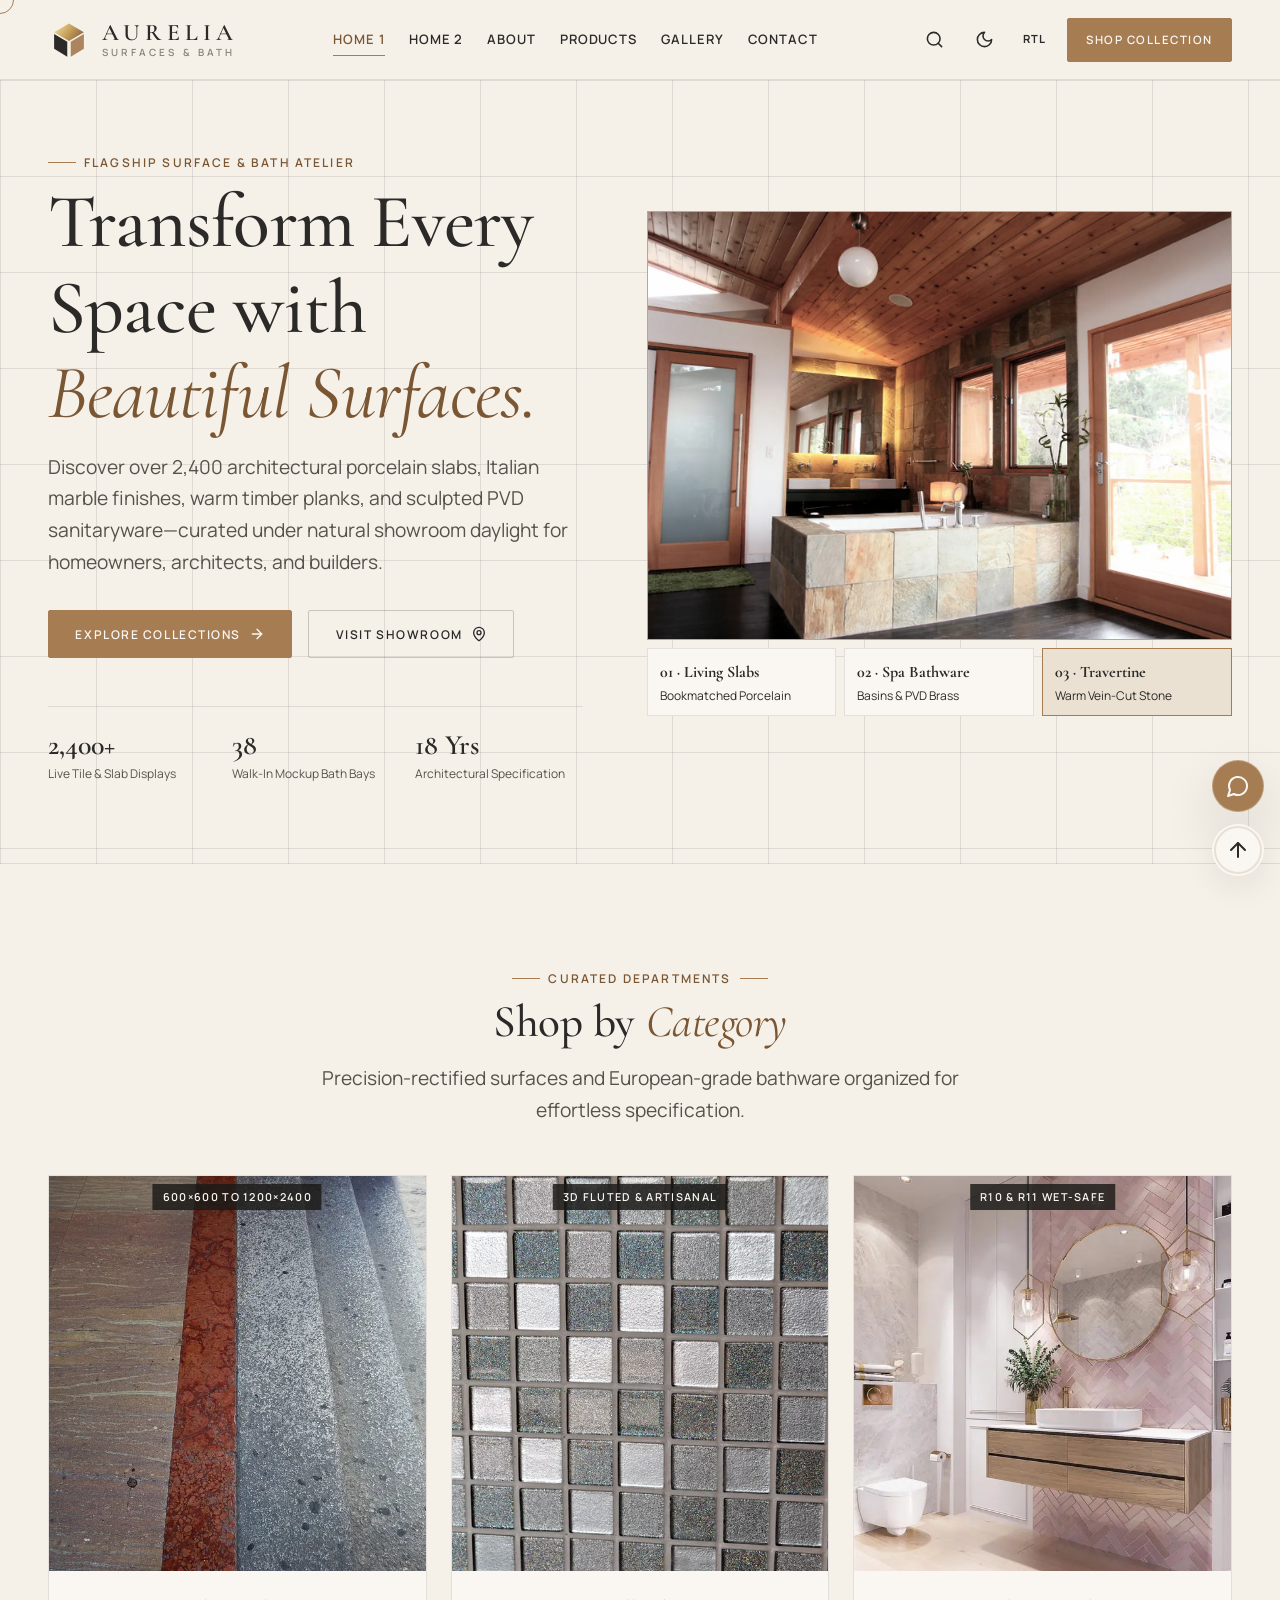
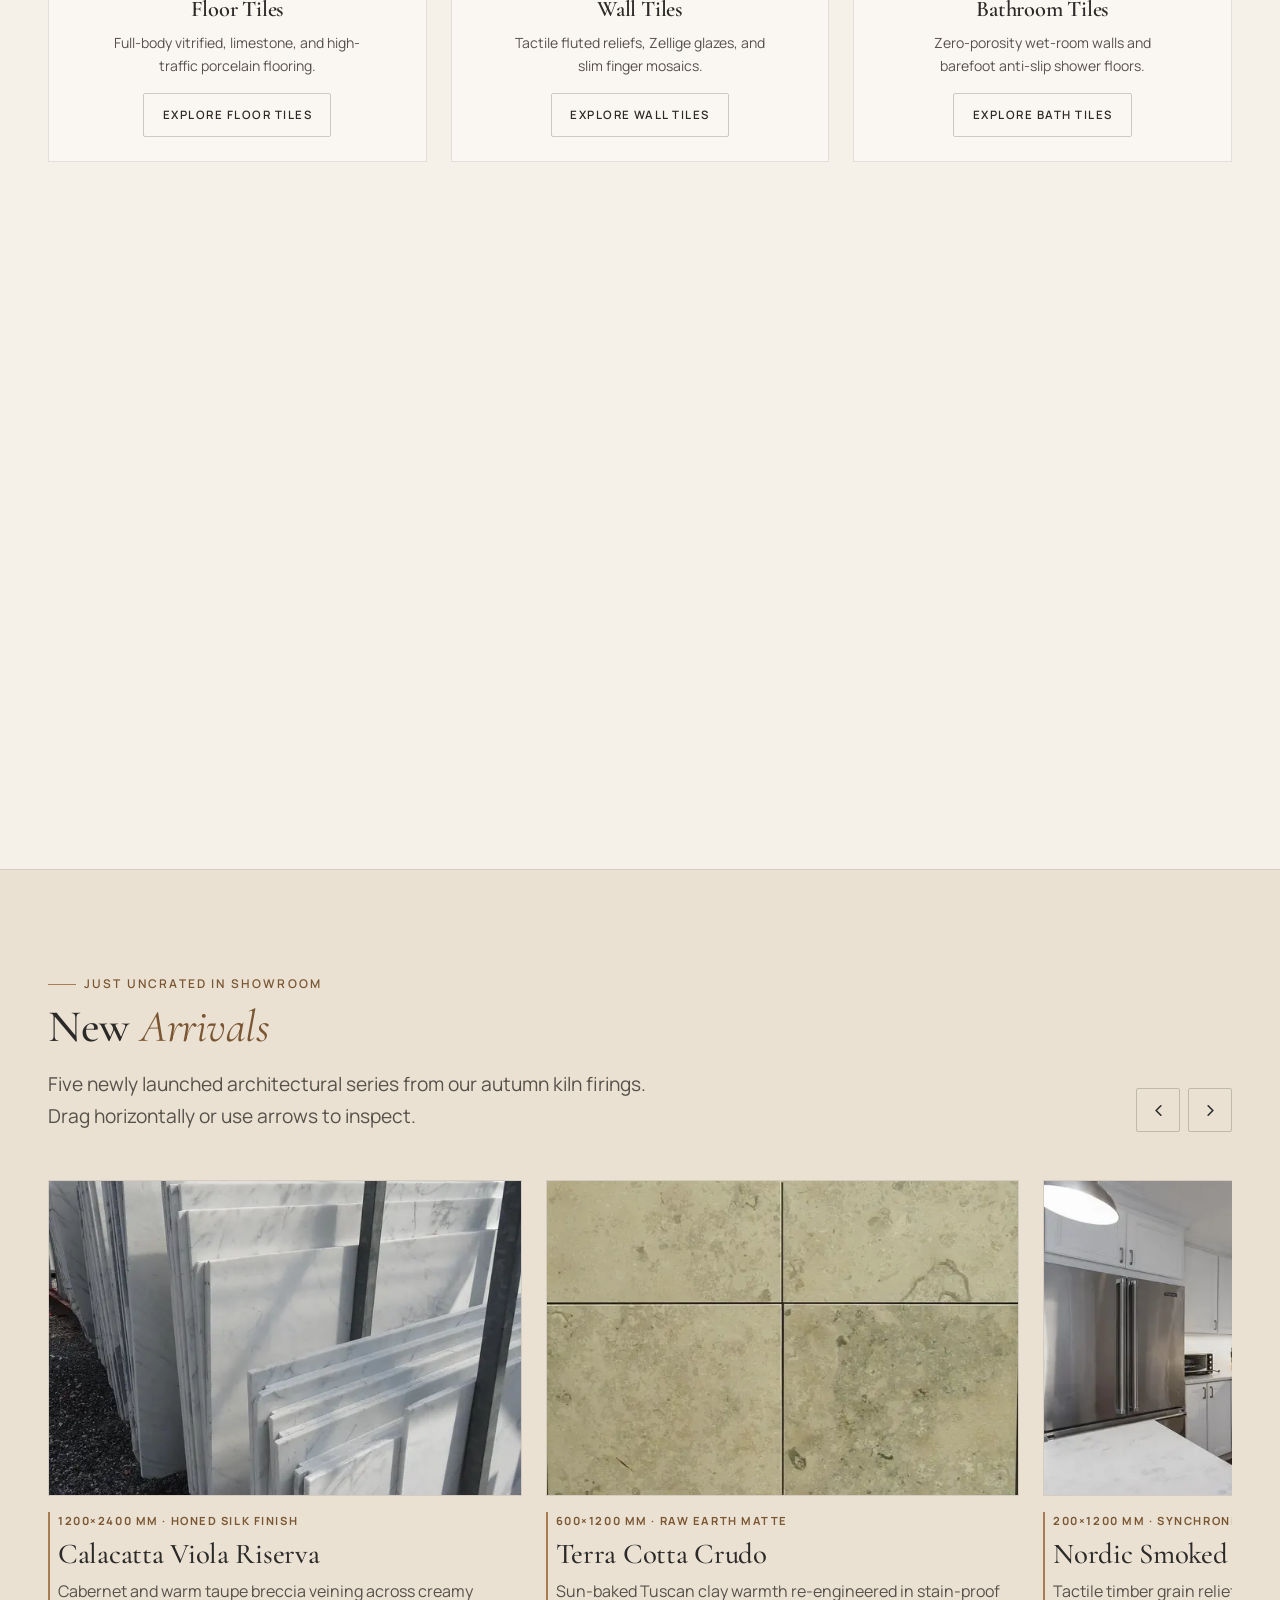
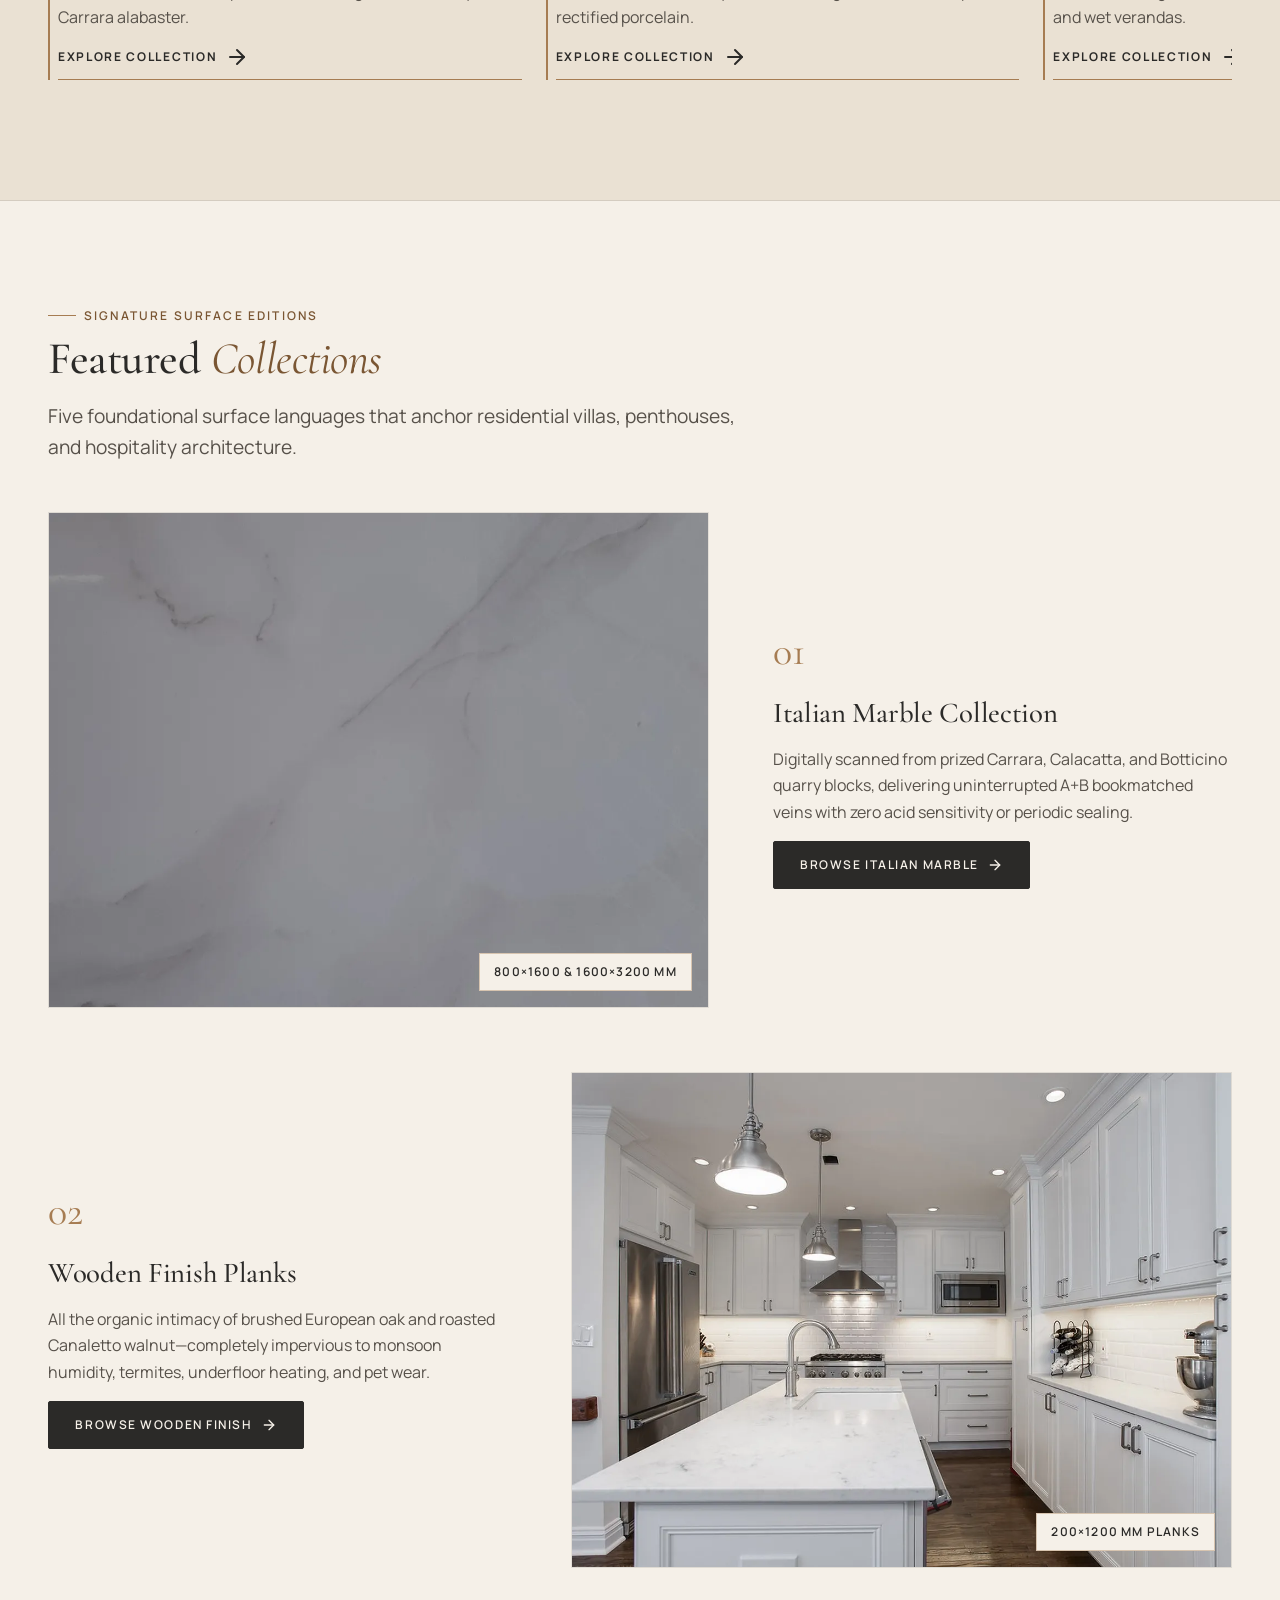
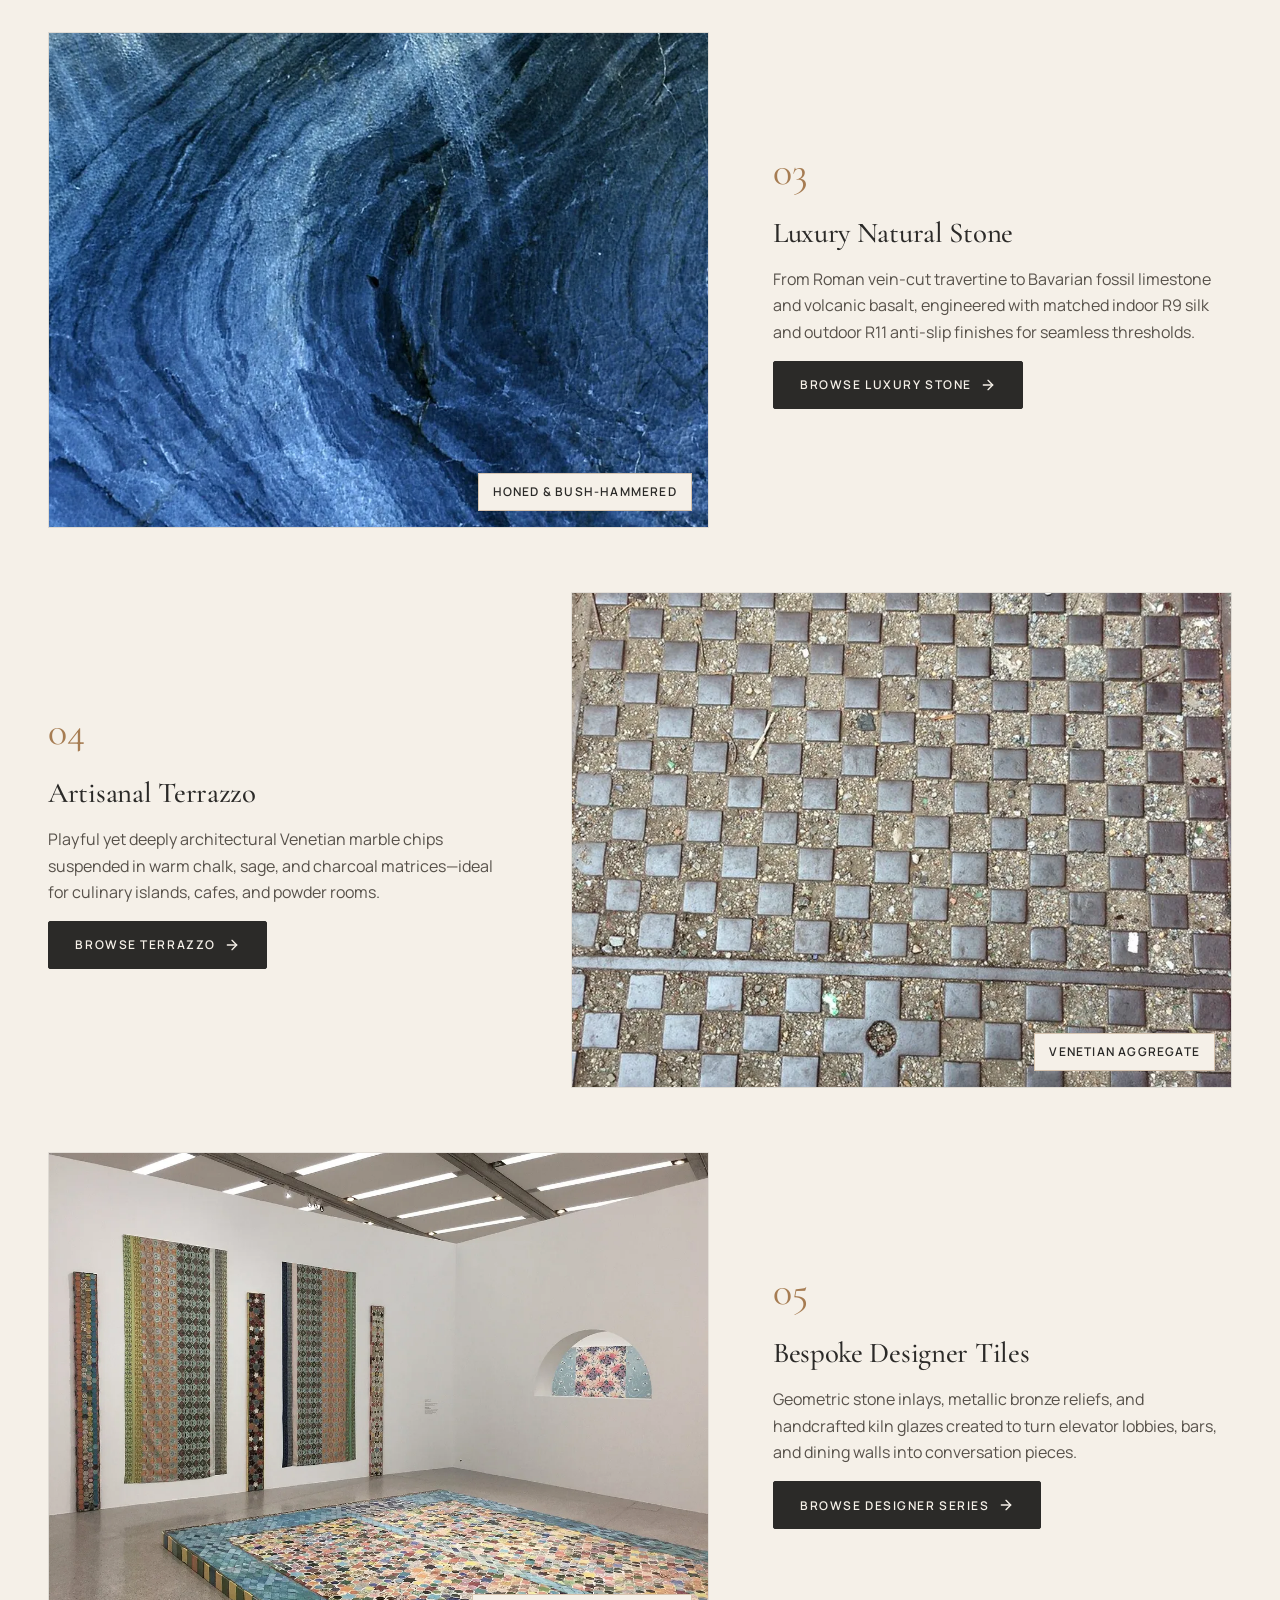
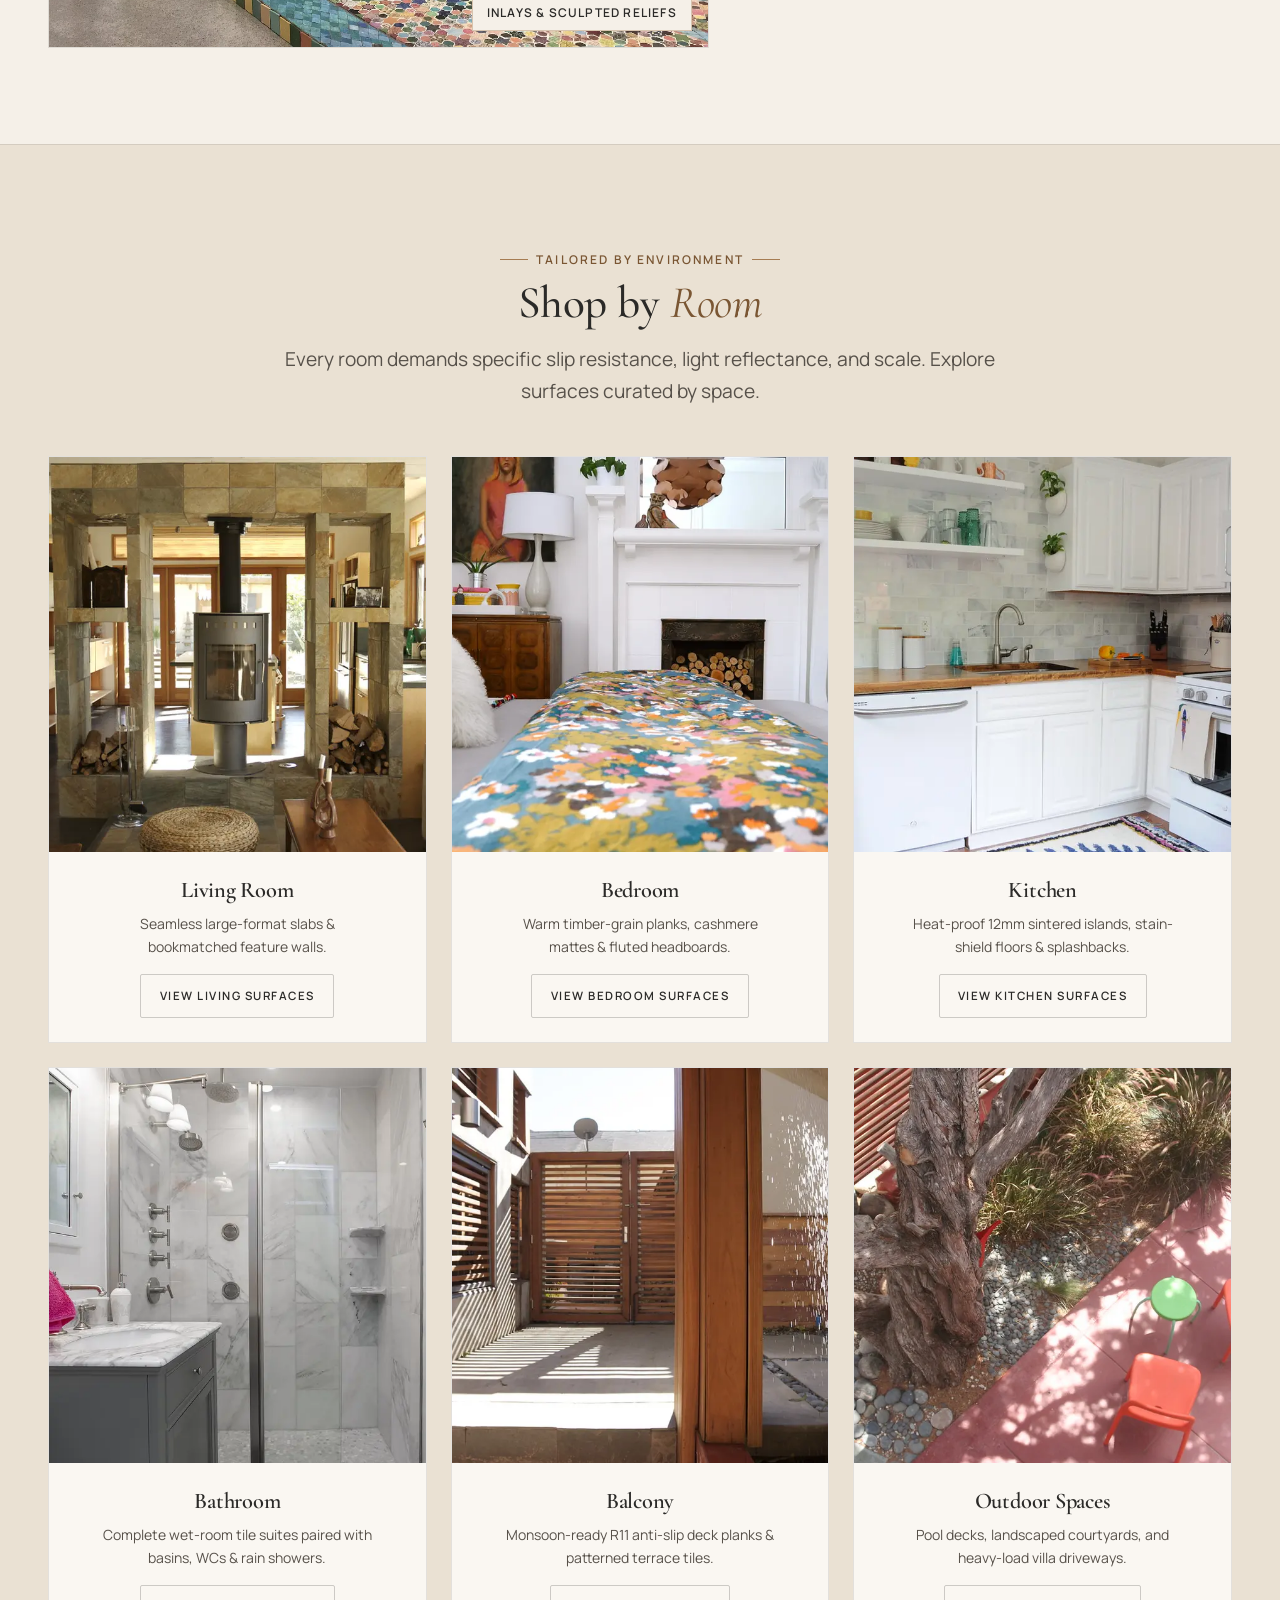
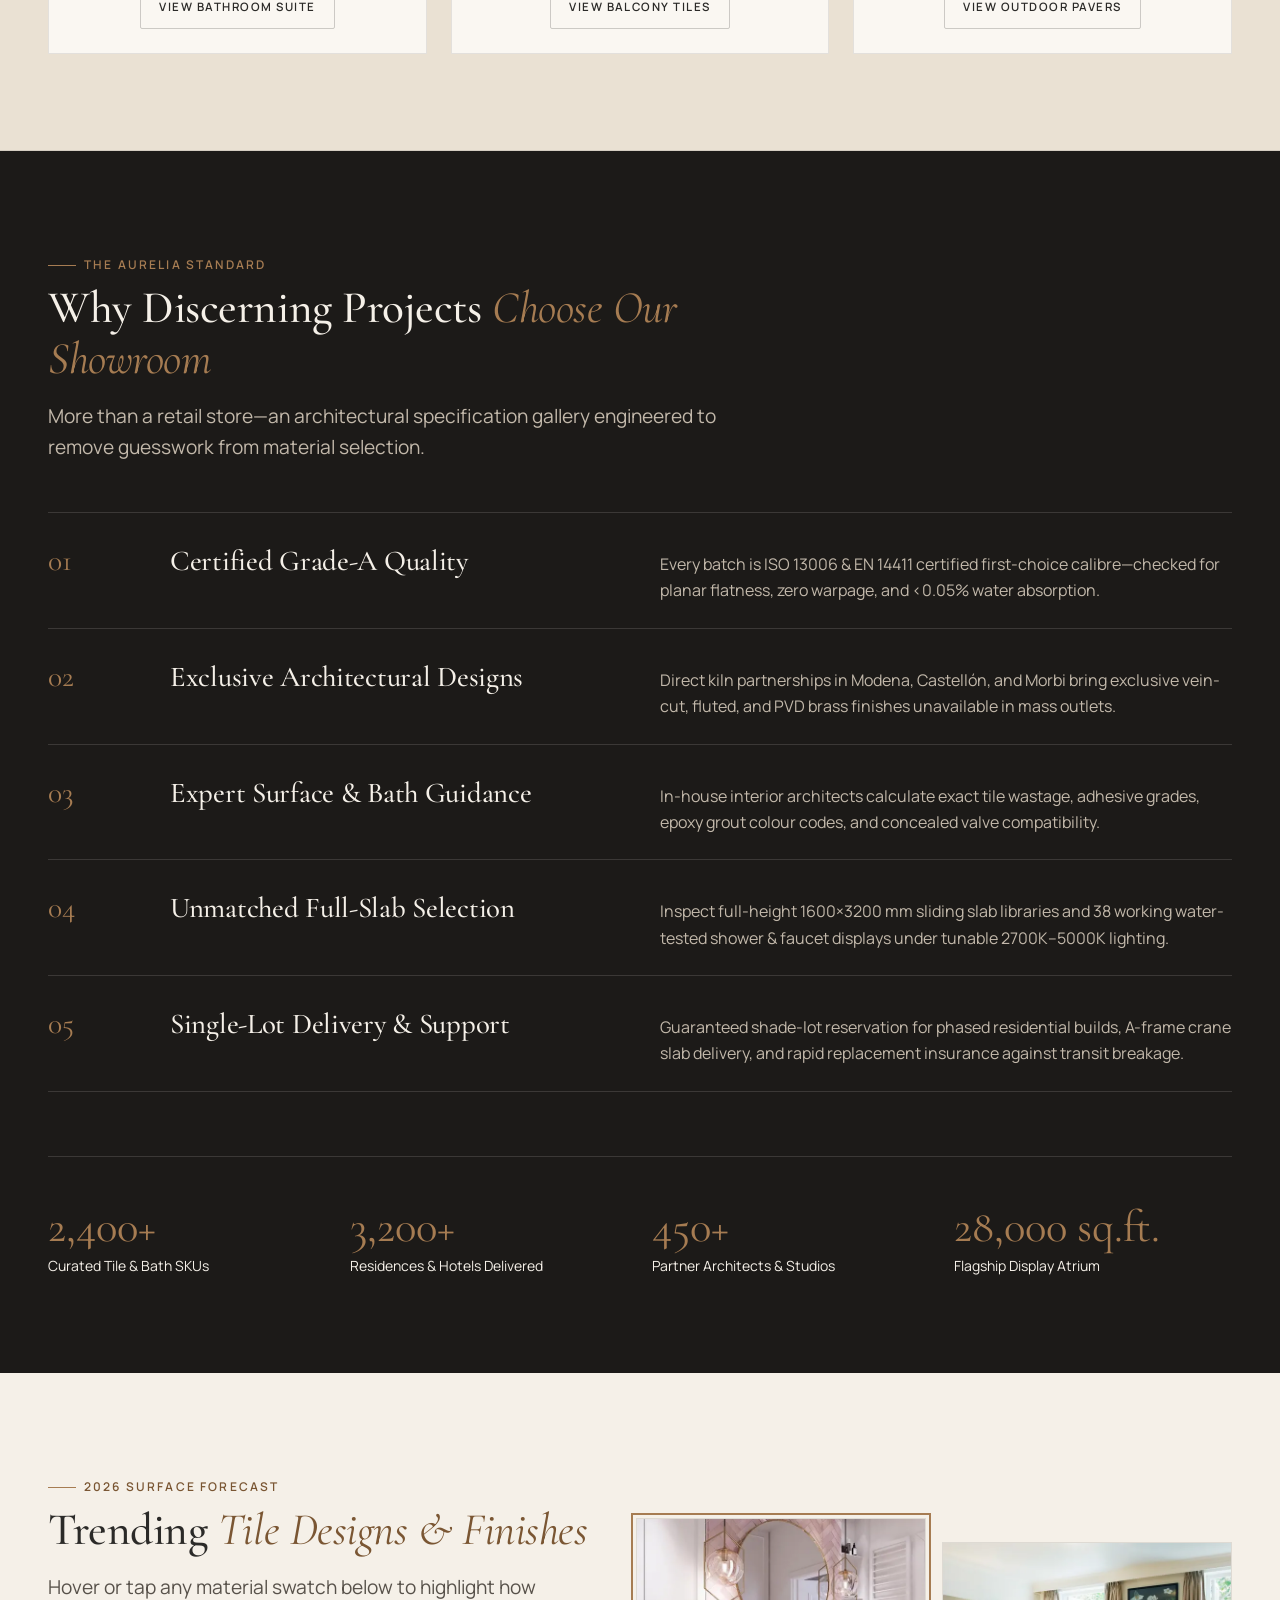
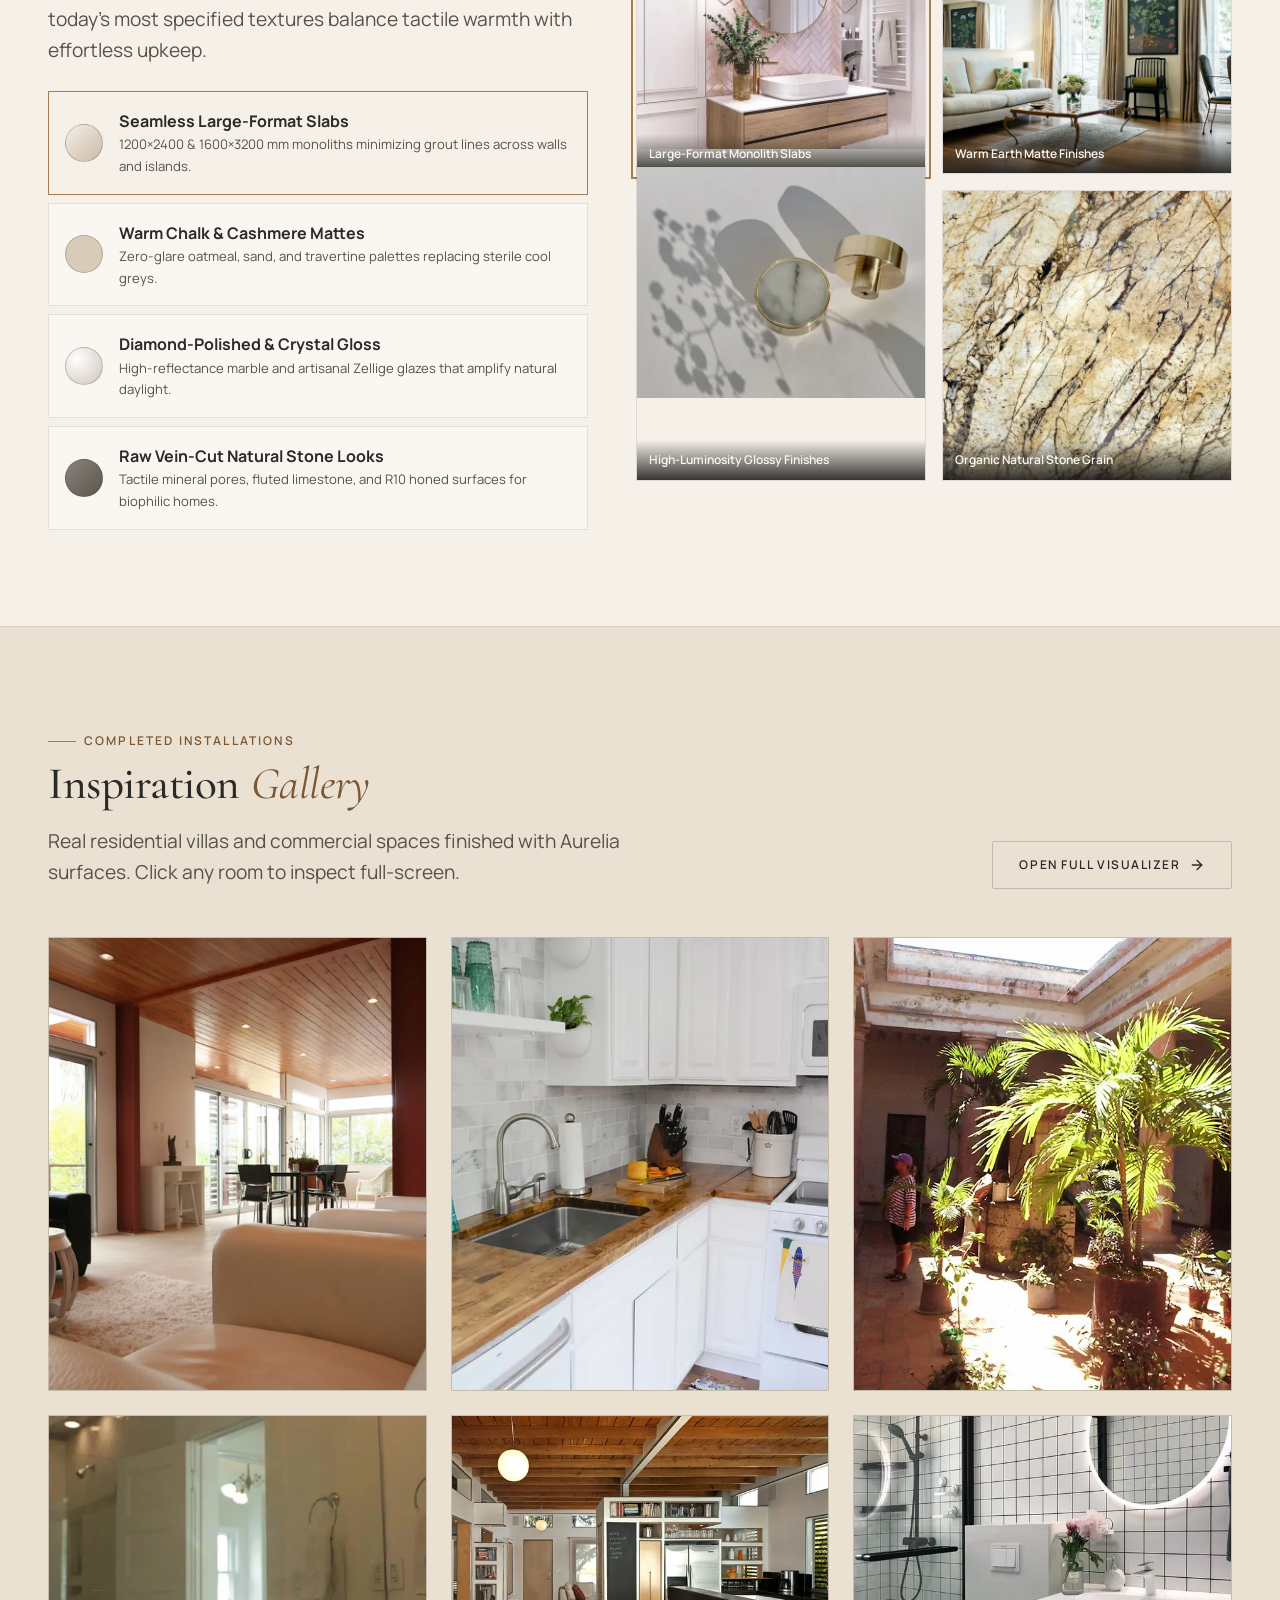
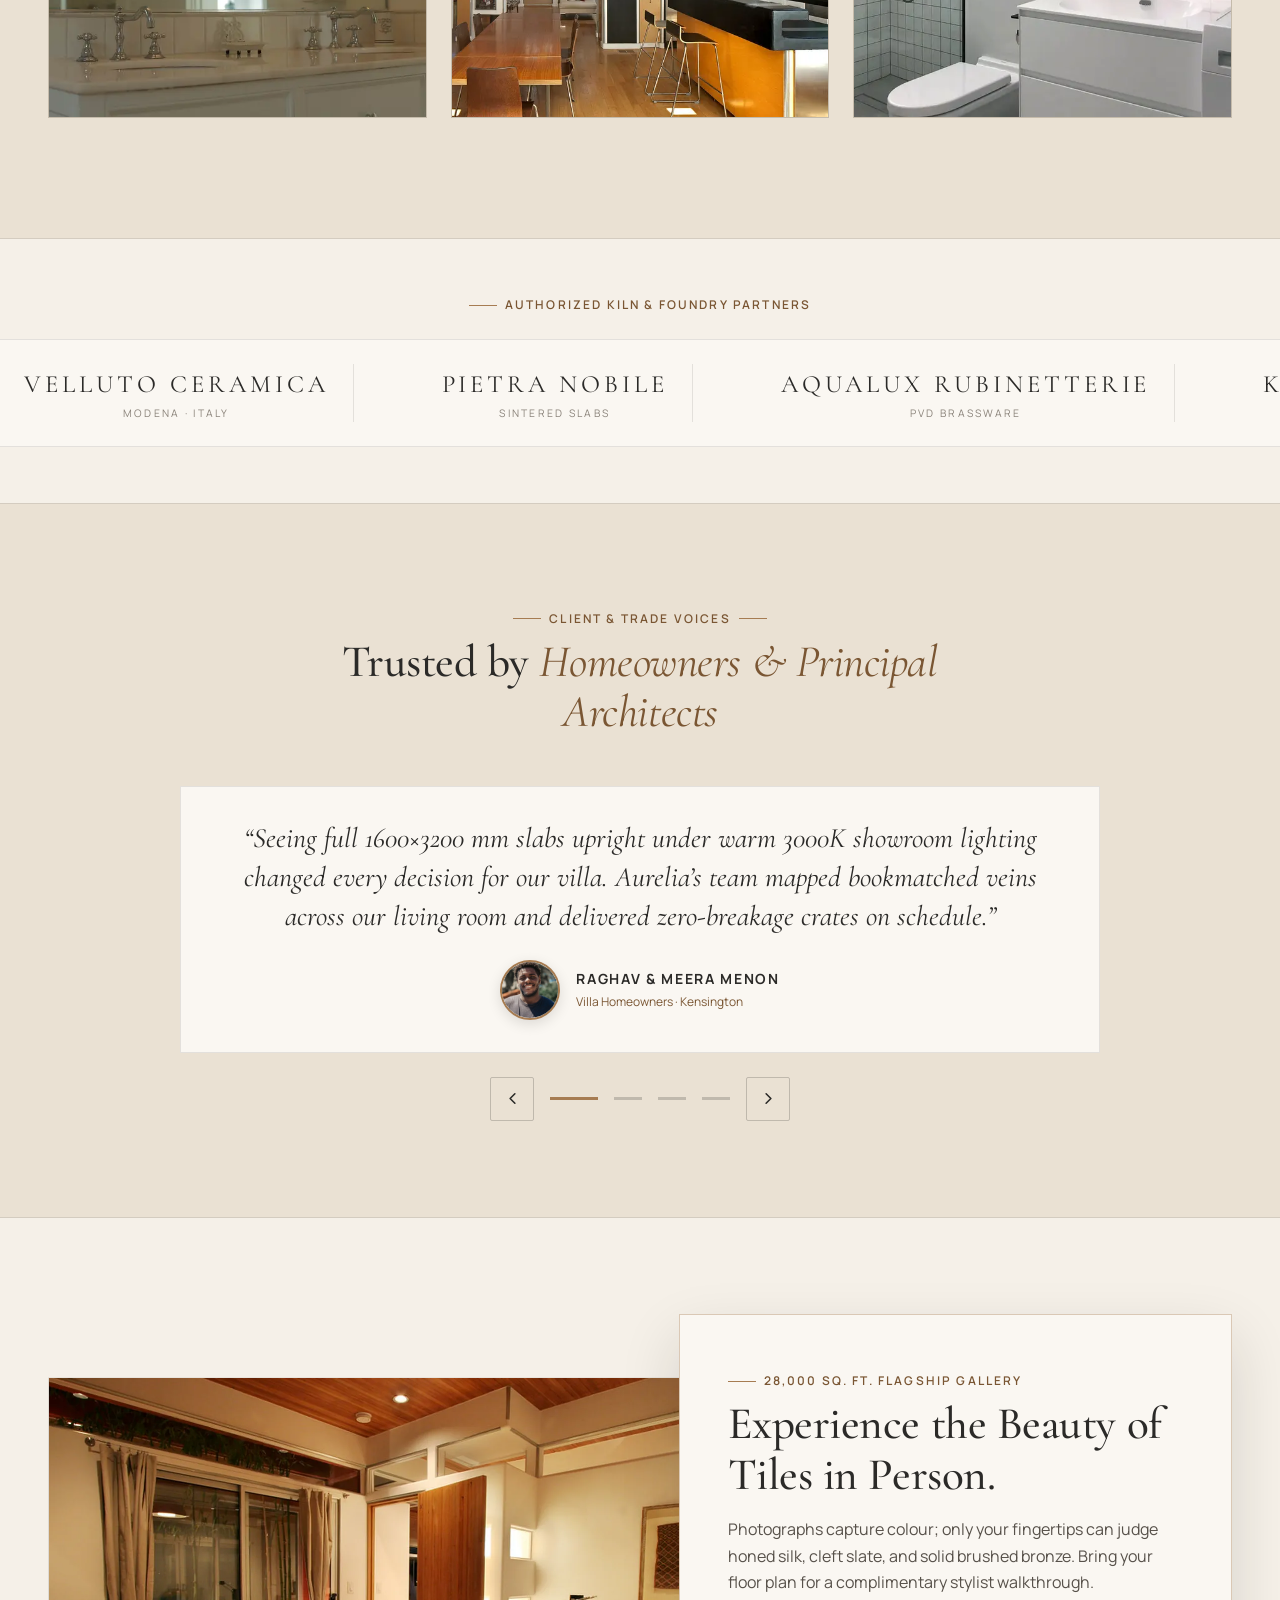
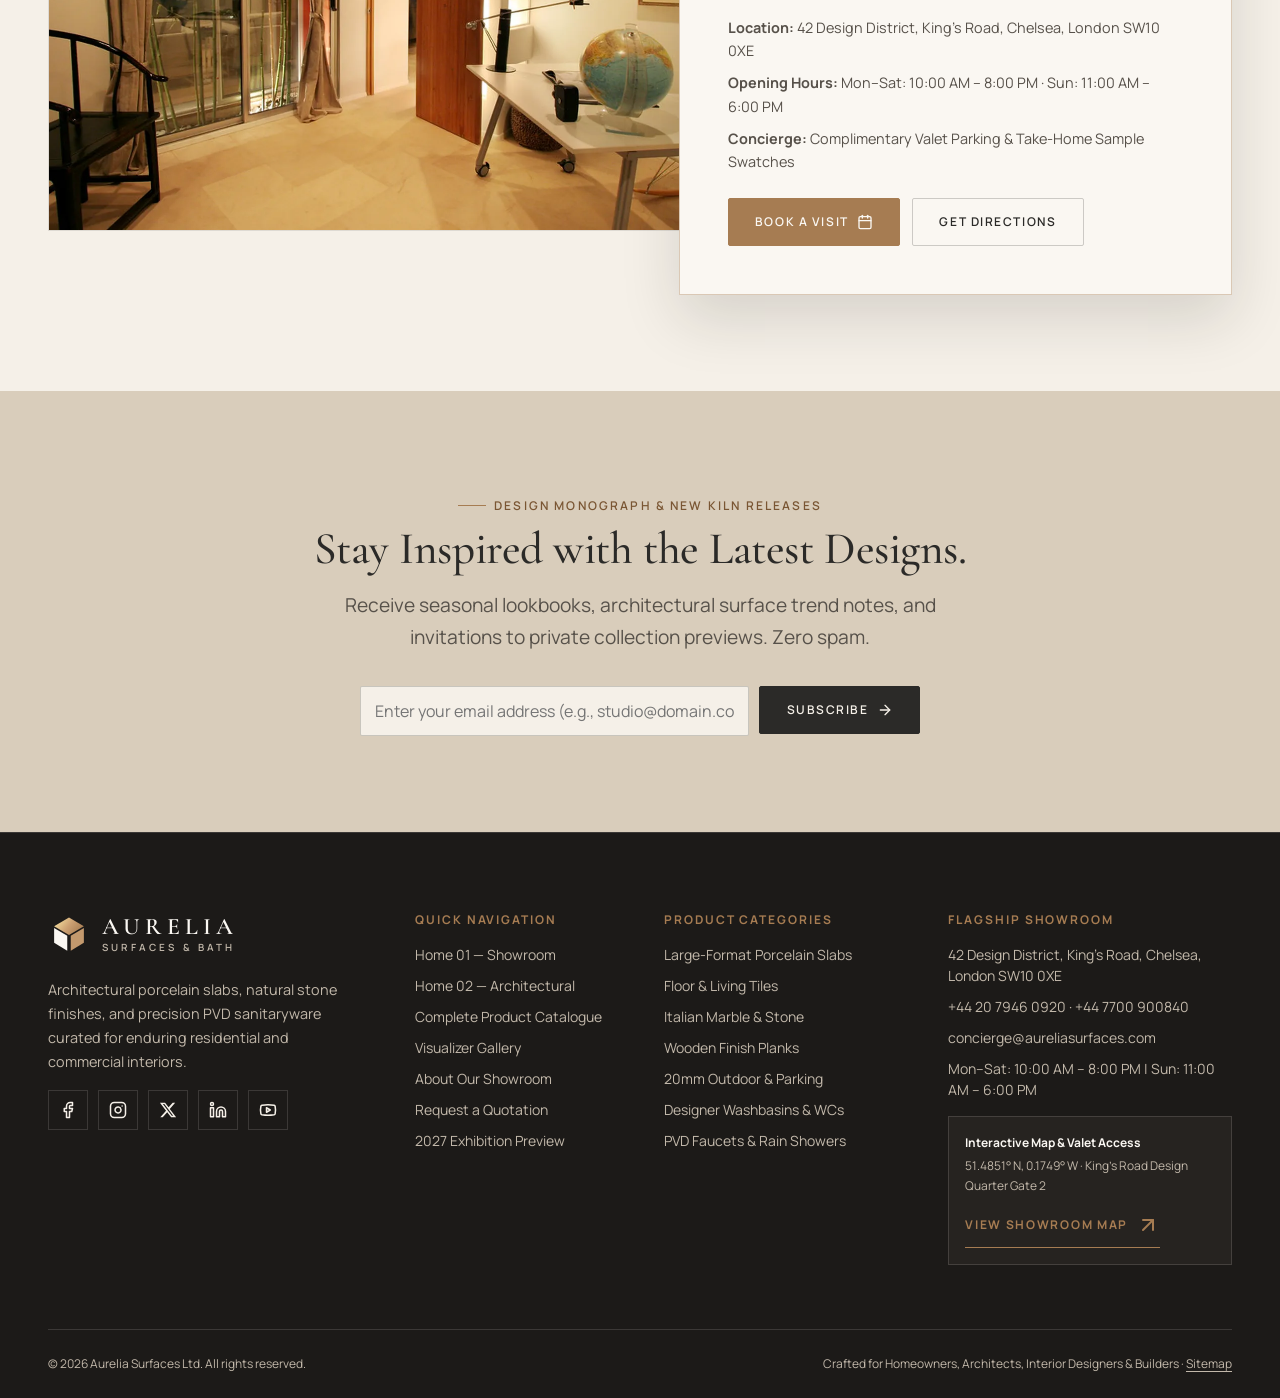
==== index.html @ 92490b3d "1" ====
<!DOCTYPE html>
<html lang="en" data-theme="light" dir="ltr">
<head>
  <meta charset="UTF-8" />
  <meta name="viewport" content="width=device-width, initial-scale=1.0" />
  <title>Aurelia Surfaces | Luxury Tiles &amp; Sanitaryware Showroom</title>
  <meta name="description" content="Explore luxury Italian marble tiles, sintered porcelain slabs, wooden planks, and designer sanitaryware at Aurelia Surfaces. Visit our flagship showroom today." />
  <meta name="robots" content="index, follow" />
  <link rel="canonical" href="https://aureliasurfaces.example.com/index.html" />

  <!-- Open Graph Metadata -->
  <meta property="og:type" content="website" />
  <meta property="og:title" content="Aurelia Surfaces | Luxury Tiles &amp; Sanitaryware Showroom" />
  <meta property="og:description" content="Curated porcelain slabs, marble tiles, and architectural bathware for discerning homes, architects, and builders." />
  <meta property="og:image" content="assets/images/home1-hero-luxury-living.webp" />
  <meta property="og:url" content="https://aureliasurfaces.example.com/index.html" />

  <!-- Preload Critical LCP Hero Image & Primary Fonts -->
  <link rel="preload" as="image" href="assets/images/home1-hero-luxury-living.webp" imagesrcset="assets/images/home1-hero-luxury-living-sm.webp 600w, assets/images/home1-hero-luxury-living.webp 1600w" imagesizes="(max-width: 1023px) 96vw, 52vw" />
  <link rel="preload" as="font" type="font/woff2" href="assets/fonts/cormorant-garamond-600.woff2" crossorigin />
  <link rel="preload" as="font" type="font/woff2" href="assets/fonts/manrope-400.woff2" crossorigin />

  <!-- Favicon -->
  <link rel="icon" type="image/svg+xml" href="assets/images/favicon.svg" />

  <!-- Stylesheets -->
  <link rel="stylesheet" href="assets/css/style.css" />
  <link rel="stylesheet" href="assets/css/dark-mode.css" />
  <link rel="stylesheet" href="assets/css/rtl.css" />

  <!-- JSON-LD LocalBusiness / Store Structured Data -->
  <!-- TODO: Update address, geo coordinates, and phone number for your physical showroom -->
  <script type="application/ld+json">
  {
    "@context": "https://schema.org",
    "@type": "HomeGoodsStore",
    "name": "Aurelia Surfaces — Tiles & Sanitaryware Showroom",
    "description": "Luxury architectural tiles, large-format porcelain slabs, natural stone finishes, and designer sanitaryware showroom.",
    "image": "assets/images/home1-hero-luxury-living.webp",
    "telephone": "+44-20-7946-0920",
    "email": "concierge@aureliasurfaces.com",
    "address": {
      "@type": "PostalAddress",
      "streetAddress": "42 Design District, King's Road",
      "addressLocality": "London",
      "addressRegion": "Greater London",
      "postalCode": "SW10 0XE",
      "addressCountry": "GB"
    },
    "openingHoursSpecification": [
      {
        "@type": "OpeningHoursSpecification",
        "dayOfWeek": ["Monday","Tuesday","Wednesday","Thursday","Friday","Saturday"],
        "opens": "10:00",
        "closes": "20:00"
      },
      {
        "@type": "OpeningHoursSpecification",
        "dayOfWeek": "Sunday",
        "opens": "11:00",
        "closes": "18:00"
      }
    ],
    "priceRange": "£££"
  }
  </script>
</head>
<body>
  <a href="#main-content" class="skip-link">Skip to main content</a>
  <div class="scroll-progress" aria-hidden="true"></div>
  <div class="custom-cursor" aria-hidden="true"></div>

  <!-- =====================================================================
       SECTION 2: MAIN NAVIGATION (STICKY HEADER)
       ===================================================================== -->
  <header class="site-header">
    <div class="container site-header__inner">
      <a href="index.html" class="brand-logo" aria-label="Aurelia Surfaces Home">
        <span class="brand-logo__mark" aria-hidden="true">
          <svg class="brand-logo__svg" width="42" height="42" viewBox="0 0 48 48" fill="none" xmlns="http://www.w3.org/2000/svg">
            <defs>
              <linearGradient id="goldIsoH" x1="12" y1="5" x2="36" y2="24" gradientUnits="userSpaceOnUse">
                <stop offset="0%" stop-color="#F0D498"/>
                <stop offset="50%" stop-color="#C5A059"/>
                <stop offset="100%" stop-color="#8C6642"/>
              </linearGradient>
            </defs>
            <polygon points="24,5 41,15 24,25 7,15" fill="url(#goldIsoH)" />
            <polygon points="7,17 22,26 22,43 7,34" fill="currentColor" />
            <polygon points="26,26 41,17 41,34 26,43" fill="#A67C52" opacity="0.92" />
          </svg>
        </span>
        <span class="brand-logo__text">
          <span class="brand-logo__name">Aurelia</span>
          <span class="brand-logo__sub">Surfaces &amp; Bath</span>
        </span>
      </a>

      <nav class="main-nav" aria-label="Primary Navigation">
        <a href="index.html" class="nav-link is-active" aria-current="page">Home 1</a>
        <a href="home-2.html" class="nav-link">Home 2</a>
        <a href="about.html" class="nav-link">About</a>
        <a href="products.html" class="nav-link">Products</a>
        <a href="visualizer-gallery.html" class="nav-link">Gallery</a>
        <a href="contact.html" class="nav-link">Contact</a>
      </nav>

      <div class="header-actions">
        <button type="button" class="icon-btn js-open-search" aria-label="Search products by name, category or code" title="Search (Ctrl+K)">
          <i data-lucide="search" aria-hidden="true"></i>
        </button>
        <button type="button" class="icon-btn js-theme-toggle" aria-label="Toggle colour theme">
          <i data-lucide="moon" aria-hidden="true"></i>
        </button>
        <button type="button" class="icon-btn js-rtl-toggle" aria-label="Switch layout direction">RTL</button>

        <div class="header-ctas">
          <a href="products.html" class="btn btn--primary btn--sm">Shop Collection</a>
        </div>

        <button type="button" class="hamburger-btn" aria-label="Toggle mobile menu" aria-expanded="false" aria-controls="mobile-nav-overlay">
          <span></span><span></span>
        </button>
      </div>
    </div>
  </header>

  <!-- Mobile Fullscreen Navigation Overlay -->
  <div class="mobile-nav-overlay" id="mobile-nav-overlay" aria-hidden="true">
    <nav aria-label="Mobile Navigation">
      <ul class="mobile-nav__list">
        <li><a href="index.html" class="is-active">Home 01 — Showroom Experience <i data-lucide="arrow-right" aria-hidden="true"></i></a></li>
        <li><a href="home-2.html">Home 02 — Architectural Editorial <i data-lucide="arrow-right" aria-hidden="true"></i></a></li>
        <li><a href="about.html">About <i data-lucide="arrow-right" aria-hidden="true"></i></a></li>
        <li><a href="products.html">Products Catalogue <i data-lucide="arrow-right" aria-hidden="true"></i></a></li>
        <li><a href="visualizer-gallery.html">Gallery <i data-lucide="arrow-right" aria-hidden="true"></i></a></li>
        <li><a href="contact.html">Contact <i data-lucide="arrow-right" aria-hidden="true"></i></a></li>
      </ul>
      <div class="mobile-nav__ctas">
        <a href="products.html" class="btn btn--primary">Shop Collection</a>
      </div>
      <div class="mobile-nav__meta">
        <p><strong>Flagship Showroom:</strong> 42 Design District, King's Road, Chelsea, London SW10 0XE</p>
        <p>Open Mon–Sat 10:00 AM – 8:00 PM · Private Trade Consultations Available</p>
      </div>
    </nav>
  </div>

  <main id="main-content">
    <!-- ===================================================================
         SECTION 3: HERO – DISCOVER BEAUTIFUL SURFACES (SPLIT MOSAIC CAROUSEL)
         =================================================================== -->
    <section class="hero-home1 grout-motif" aria-labelledby="home1-hero-heading">
      <div class="container hero-home1__grid">
        <div class="hero-home1__copy">
          <span class="eyebrow">Flagship Surface &amp; Bath Atelier</span>
          <h1 id="home1-hero-heading" class="hero-home1__title">
            Transform Every Space with <em class="editorial-italic">Beautiful Surfaces.</em>
          </h1>
          <p class="hero-home1__lead">
            Discover over 2,400 architectural porcelain slabs, Italian marble finishes, warm timber planks, and sculpted PVD sanitaryware—curated under natural showroom daylight for homeowners, architects, and builders.
          </p>
          <div class="hero-home1__ctas">
            <a href="products.html" class="btn btn--primary">
              Explore Collections <i data-lucide="arrow-right" aria-hidden="true"></i>
            </a>
            <a href="contact.html#visit-showroom" class="btn btn--outline">
              Visit Showroom <i data-lucide="map-pin" aria-hidden="true"></i>
            </a>
          </div>
          <div class="hero-home1__metrics">
            <div>
              <div class="hero-metric__num">2,400+</div>
              <div class="hero-metric__label">Live Tile &amp; Slab Displays</div>
            </div>
            <div>
              <div class="hero-metric__num">38</div>
              <div class="hero-metric__label">Walk-In Mockup Bath Bays</div>
            </div>
            <div>
              <div class="hero-metric__num">18 Yrs</div>
              <div class="hero-metric__label">Architectural Specification</div>
            </div>
          </div>
        </div>

        <div class="hero-mosaic">
          <div class="hero-mosaic__stage">
            <figure class="hero-mosaic__slide is-active">
              <img
                src="assets/images/home1-hero-luxury-living.webp"
                srcset="assets/images/home1-hero-luxury-living-sm.webp 600w, assets/images/home1-hero-luxury-living.webp 1600w"
                sizes="(max-width: 1023px) 94vw, 52vw"
                width="1600"
                height="1067"
                fetchpriority="high"
                alt="Grand luxury living room paved in large-format Italian marble porcelain slabs"
              />
            </figure>
            <figure class="hero-mosaic__slide">
              <img
                src="assets/images/home1-hero-marble-bath.webp"
                srcset="assets/images/home1-hero-marble-bath-sm.webp 600w, assets/images/home1-hero-marble-bath.webp 1600w"
                sizes="(max-width: 1023px) 94vw, 52vw"
                width="1600"
                height="1067"
                loading="lazy"
                alt="Luxury marble spa bathroom featuring freestanding stone basin and bronze brassware"
              />
            </figure>
            <figure class="hero-mosaic__slide">
              <img
                src="assets/images/home1-hero-showroom-slab.webp"
                srcset="assets/images/home1-hero-showroom-slab-sm.webp 600w, assets/images/home1-hero-showroom-slab.webp 1600w"
                sizes="(max-width: 1023px) 94vw, 52vw"
                width="1600"
                height="1067"
                loading="lazy"
                alt="Warm vein-cut travertine architectural dining wall and honed stone flooring"
              />
            </figure>
          </div>
          <div class="hero-mosaic__thumbs" role="group" aria-label="Select hero showcase slide">
            <button type="button" class="hero-mosaic__thumb is-active">
              <strong>01 · Living Slabs</strong>
              <span>Bookmatched Porcelain</span>
            </button>
            <button type="button" class="hero-mosaic__thumb">
              <strong>02 · Spa Bathware</strong>
              <span>Basins &amp; PVD Brass</span>
            </button>
            <button type="button" class="hero-mosaic__thumb">
              <strong>03 · Travertine</strong>
              <span>Warm Vein-Cut Stone</span>
            </button>
          </div>
        </div>
      </div>
    </section>

    <!-- ===================================================================
         SECTION 4: SHOP BY CATEGORY (6 3D-TILT VISUAL CARDS — CENTERED)
         =================================================================== -->
    <section class="section" aria-labelledby="shop-category-heading">
      <div class="container">
        <div class="section-header section-header--center reveal">
          <span class="eyebrow">Curated Departments</span>
          <h2 id="shop-category-heading">Shop by <em class="editorial-italic">Category</em></h2>
          <p class="section-lead">Precision-rectified surfaces and European-grade bathware organized for effortless specification.</p>
        </div>

        <div class="card-grid card-grid--3">
          <!-- Floor Tiles -->
          <article class="lux-card reveal" data-tilt>
            <div class="card-glare" aria-hidden="true"></div>
            <div class="lux-card__media">
              <span class="lux-card__badge">600×600 to 1200×2400</span>
              <img src="assets/images/home1-cat-floor-tiles.webp" srcset="assets/images/home1-cat-floor-tiles-sm.webp 600w, assets/images/home1-cat-floor-tiles.webp 900w" sizes="(max-width: 639px) 92vw, (max-width: 1023px) 46vw, 30vw" width="900" height="1000" loading="lazy" alt="Large-format porcelain floor tiles installed in a sunlit modern living room" />
            </div>
            <div class="lux-card__body">
              <h3 class="lux-card__title">Floor Tiles</h3>
              <p class="lux-card__meta">Full-body vitrified, limestone, and high-traffic porcelain flooring.</p>
              <div class="lux-card__actions">
                <a href="products.html?category=Floor%20Tiles" class="btn btn--outline btn--sm">Explore Floor Tiles</a>
              </div>
            </div>
          </article>

          <!-- Wall Tiles -->
          <article class="lux-card reveal" data-tilt>
            <div class="card-glare" aria-hidden="true"></div>
            <div class="lux-card__media">
              <span class="lux-card__badge">3D Fluted &amp; Artisanal</span>
              <img src="assets/images/home1-cat-wall-tiles.webp" srcset="assets/images/home1-cat-wall-tiles-sm.webp 600w, assets/images/home1-cat-wall-tiles.webp 900w" sizes="(max-width: 639px) 92vw, (max-width: 1023px) 46vw, 30vw" width="900" height="1000" loading="lazy" alt="Textured architectural ceramic wall tiles with warm grazing illumination" />
            </div>
            <div class="lux-card__body">
              <h3 class="lux-card__title">Wall Tiles</h3>
              <p class="lux-card__meta">Tactile fluted reliefs, Zellige glazes, and slim finger mosaics.</p>
              <div class="lux-card__actions">
                <a href="products.html?category=Wall%20Tiles" class="btn btn--outline btn--sm">Explore Wall Tiles</a>
              </div>
            </div>
          </article>

          <!-- Bathroom Tiles -->
          <article class="lux-card reveal" data-tilt>
            <div class="card-glare" aria-hidden="true"></div>
            <div class="lux-card__media">
              <span class="lux-card__badge">R10 &amp; R11 Wet-Safe</span>
              <img src="assets/images/home1-cat-bathroom-tiles.webp" srcset="assets/images/home1-cat-bathroom-tiles-sm.webp 600w, assets/images/home1-cat-bathroom-tiles.webp 900w" sizes="(max-width: 639px) 92vw, (max-width: 1023px) 46vw, 30vw" width="900" height="1000" loading="lazy" alt="Walk-in spa shower clad in honed porcelain bathroom tiles" />
            </div>
            <div class="lux-card__body">
              <h3 class="lux-card__title">Bathroom Tiles</h3>
              <p class="lux-card__meta">Zero-porosity wet-room walls and barefoot anti-slip shower floors.</p>
              <div class="lux-card__actions">
                <a href="products.html?category=Bathroom%20Tiles" class="btn btn--outline btn--sm">Explore Bath Tiles</a>
              </div>
            </div>
          </article>

          <!-- Outdoor Tiles -->
          <article class="lux-card reveal" data-tilt>
            <div class="card-glare" aria-hidden="true"></div>
            <div class="lux-card__media">
              <span class="lux-card__badge">20mm Heavy-Load Pavers</span>
              <img src="assets/images/home1-cat-outdoor-tiles.webp" srcset="assets/images/home1-cat-outdoor-tiles-sm.webp 600w, assets/images/home1-cat-outdoor-tiles.webp 900w" sizes="(max-width: 639px) 92vw, (max-width: 1023px) 46vw, 30vw" width="900" height="1000" loading="lazy" alt="Natural stone-look 20mm outdoor patio pavers surrounding a courtyard terrace" />
            </div>
            <div class="lux-card__body">
              <h3 class="lux-card__title">Outdoor Tiles</h3>
              <p class="lux-card__meta">UV-stable, frost-proof 16–20 mm pavers for terraces, pools, and parking.</p>
              <div class="lux-card__actions">
                <a href="products.html?category=Outdoor%20%26%20Parking%20Tiles" class="btn btn--outline btn--sm">Explore Outdoor</a>
              </div>
            </div>
          </article>

          <!-- Marble Tiles -->
          <article class="lux-card reveal" data-tilt>
            <div class="card-glare" aria-hidden="true"></div>
            <div class="lux-card__media">
              <span class="lux-card__badge">Bookmatched Veins</span>
              <img src="assets/images/home1-cat-marble-tiles.webp" srcset="assets/images/home1-cat-marble-tiles-sm.webp 600w, assets/images/home1-cat-marble-tiles.webp 900w" sizes="(max-width: 639px) 92vw, (max-width: 1023px) 46vw, 30vw" width="900" height="1000" loading="lazy" alt="Calacatta and Botticino marble-finish porcelain slabs with warm gold veining" />
            </div>
            <div class="lux-card__body">
              <h3 class="lux-card__title">Marble Tiles</h3>
              <p class="lux-card__meta">Statuario, Calacatta, and Emperador elegance without natural stone upkeep.</p>
              <div class="lux-card__actions">
                <a href="products.html?category=Marble%20%26%20Stone%20Finish%20Tiles" class="btn btn--outline btn--sm">Explore Marble</a>
              </div>
            </div>
          </article>

          <!-- Sanitaryware -->
          <article class="lux-card reveal" data-tilt>
            <div class="card-glare" aria-hidden="true"></div>
            <div class="lux-card__media">
              <span class="lux-card__badge">Basins · WCs · PVD Brass</span>
              <img src="assets/images/home1-cat-sanitaryware.webp" srcset="assets/images/home1-cat-sanitaryware-sm.webp 600w, assets/images/home1-cat-sanitaryware.webp 900w" sizes="(max-width: 639px) 92vw, (max-width: 1023px) 46vw, 30vw" width="900" height="1000" loading="lazy" alt="Sculpted matte vessel washbasin paired with PVD brushed bronze tall mixer" />
            </div>
            <div class="lux-card__body">
              <h3 class="lux-card__title">Sanitaryware</h3>
              <p class="lux-card__meta">Designer washbasins, rimless WCs, thermostatic showers, and brassware.</p>
              <div class="lux-card__actions">
                <a href="products.html?category=Washbasins" class="btn btn--outline btn--sm">Explore Bathware</a>
              </div>
            </div>
          </article>
        </div>
      </div>
    </section>

    <!-- ===================================================================
         SECTION 5: NEW ARRIVALS (HORIZONTAL DRAG-SCROLL RAIL — NOT CARDS)
         =================================================================== -->
    <section class="section section--stone" aria-labelledby="new-arrivals-heading">
      <div class="container">
        <div class="section-header section-header--split reveal">
          <div class="section-header__main">
            <span class="eyebrow">Just Uncrated in Showroom</span>
            <h2 id="new-arrivals-heading">New <em class="editorial-italic">Arrivals</em></h2>
            <p class="section-lead">Five newly launched architectural series from our autumn kiln firings. Drag horizontally or use arrows to inspect.</p>
          </div>
          <div class="rail-controls">
            <button type="button" class="icon-btn" id="rail-prev-btn" aria-label="Scroll new arrivals left" style="border-color: var(--border-strong);">
              <i data-lucide="chevron-left" aria-hidden="true"></i>
            </button>
            <button type="button" class="icon-btn" id="rail-next-btn" aria-label="Scroll new arrivals right" style="border-color: var(--border-strong);">
              <i data-lucide="chevron-right" aria-hidden="true"></i>
            </button>
          </div>
        </div>

        <div class="rail-track" id="new-arrivals-rail" tabindex="0" aria-label="New arrival tile collections">
          <article class="rail-slide">
            <div class="rail-slide__media">
              <img src="assets/images/home1-arrival-calacatta-viola.webp" srcset="assets/images/home1-arrival-calacatta-viola-sm.webp 600w, assets/images/home1-arrival-calacatta-viola.webp 1200w" sizes="(max-width: 639px) 86vw, (max-width: 1023px) 58vw, 40vw" width="1200" height="800" loading="lazy" alt="Calacatta Viola Riserva porcelain slab with dramatic burgundy-violet veins" />
            </div>
            <div class="rail-slide__info">
              <span class="lux-card__code">1200×2400 mm · Honed Silk Finish</span>
              <h3>Calacatta Viola Riserva</h3>
              <p>Cabernet and warm taupe breccia veining across creamy Carrara alabaster.</p>
              <a href="products.html?category=Porcelain%20Slabs" class="btn-link">Explore Collection <i data-lucide="arrow-right" aria-hidden="true"></i></a>
            </div>
          </article>

          <article class="rail-slide">
            <div class="rail-slide__media">
              <img src="assets/images/home1-arrival-terracotta-crudo.webp" srcset="assets/images/home1-arrival-terracotta-crudo-sm.webp 600w, assets/images/home1-arrival-terracotta-crudo.webp 1200w" sizes="(max-width: 639px) 86vw, (max-width: 1023px) 58vw, 40vw" width="1200" height="800" loading="lazy" alt="Terra Cotta Crudo warm earthy matte porcelain floor tiles" />
            </div>
            <div class="rail-slide__info">
              <span class="lux-card__code">600×1200 mm · Raw Earth Matte</span>
              <h3>Terra Cotta Crudo</h3>
              <p>Sun-baked Tuscan clay warmth re-engineered in stain-proof rectified porcelain.</p>
              <a href="products.html?category=Floor%20Tiles" class="btn-link">Explore Collection <i data-lucide="arrow-right" aria-hidden="true"></i></a>
            </div>
          </article>

          <article class="rail-slide">
            <div class="rail-slide__media">
              <img src="assets/images/home1-arrival-smoked-oak.webp" srcset="assets/images/home1-arrival-smoked-oak-sm.webp 600w, assets/images/home1-arrival-smoked-oak.webp 1200w" sizes="(max-width: 639px) 86vw, (max-width: 1023px) 58vw, 40vw" width="1200" height="800" loading="lazy" alt="Nordic Smoked Oakchevron wooden finish porcelain floor planks" />
            </div>
            <div class="rail-slide__info">
              <span class="lux-card__code">200×1200 mm · Synchronized Wood Grain</span>
              <h3>Nordic Smoked Oak</h3>
              <p>Tactile timber grain relief engineered for bedrooms, lounges, and wet verandas.</p>
              <a href="products.html?category=Wooden%20Finish%20Tiles" class="btn-link">Explore Collection <i data-lucide="arrow-right" aria-hidden="true"></i></a>
            </div>
          </article>

          <article class="rail-slide">
            <div class="rail-slide__media">
              <img src="assets/images/home1-arrival-pietra-fluted.webp" srcset="assets/images/home1-arrival-pietra-fluted-sm.webp 600w, assets/images/home1-arrival-pietra-fluted.webp 1200w" sizes="(max-width: 639px) 86vw, (max-width: 1023px) 58vw, 40vw" width="1200" height="800" loading="lazy" alt="Pietra Grey Fluted 3D architectural ribbed wall tile elevation" />
            </div>
            <div class="rail-slide__info">
              <span class="lux-card__code">600×1200 mm · 3D Chiselled Rib</span>
              <h3>Pietra Grey Fluted</h3>
              <p>Linear carved stone flutes that bring sculptural depth to feature walls and vanities.</p>
              <a href="products.html?category=Wall%20Tiles" class="btn-link">Explore Collection <i data-lucide="arrow-right" aria-hidden="true"></i></a>
            </div>
          </article>

          <article class="rail-slide">
            <div class="rail-slide__media">
              <img src="assets/images/home1-arrival-onyx-miel.webp" srcset="assets/images/home1-arrival-onyx-miel-sm.webp 600w, assets/images/home1-arrival-onyx-miel.webp 1200w" sizes="(max-width: 639px) 86vw, (max-width: 1023px) 58vw, 40vw" width="1200" height="800" loading="lazy" alt="Onyx Miel honey-toned crystalline polished lappato large slab" />
            </div>
            <div class="rail-slide__info">
              <span class="lux-card__code">1200×2800 mm · Crystal Lappato</span>
              <h3>Onyx Miel Translucent</h3>
              <p>Amber honey clouds and pearl layers crafted for illuminated powder rooms and foyers.</p>
              <a href="products.html?category=Bathroom%20Tiles" class="btn-link">Explore Collection <i data-lucide="arrow-right" aria-hidden="true"></i></a>
            </div>
          </article>
        </div>
      </div>
    </section>

    <!-- ===================================================================
         SECTION 6: FEATURED COLLECTIONS (ALTERNATING ASYMMETRICAL SPLITS)
         =================================================================== -->
    <section class="section" id="featured-collections" aria-labelledby="featured-collections-heading">
      <div class="container">
        <div class="section-header reveal">
          <span class="eyebrow">Signature Surface Editions</span>
          <h2 id="featured-collections-heading">Featured <em class="editorial-italic">Collections</em></h2>
          <p class="section-lead">Five foundational surface languages that anchor residential villas, penthouses, and hospitality architecture.</p>
        </div>

        <div class="editorial-rows">
          <!-- 01 Italian Marble -->
          <article class="editorial-split reveal">
            <div class="editorial-split__media reveal-clip">
              <img src="assets/images/home1-feat-italian-marble.webp" srcset="assets/images/home1-feat-italian-marble-sm.webp 600w, assets/images/home1-feat-italian-marble.webp 1200w" sizes="(max-width: 959px) 94vw, 56vw" width="1200" height="900" loading="lazy" alt="Italian Marble collection showcasing bookmatched Statuario slabs in a grand hall" />
              <span class="editorial-split__tag">800×1600 &amp; 1600×3200 mm</span>
            </div>
            <div class="editorial-split__content">
              <span class="editorial-split__num">01</span>
              <h3>Italian Marble Collection</h3>
              <p>Digitally scanned from prized Carrara, Calacatta, and Botticino quarry blocks, delivering uninterrupted A+B bookmatched veins with zero acid sensitivity or periodic sealing.</p>
              <a href="products.html?category=Marble%20%26%20Stone%20Finish%20Tiles" class="btn btn--dark">Browse Italian Marble <i data-lucide="arrow-right" aria-hidden="true"></i></a>
            </div>
          </article>

          <!-- 02 Wooden Finish -->
          <article class="editorial-split editorial-split--reverse reveal">
            <div class="editorial-split__media reveal-clip">
              <img src="assets/images/home1-feat-wooden-finish.webp" srcset="assets/images/home1-feat-wooden-finish-sm.webp 600w, assets/images/home1-feat-wooden-finish.webp 1200w" sizes="(max-width: 959px) 94vw, 56vw" width="1200" height="900" loading="lazy" alt="Warm honey-oak wooden finish porcelain planks in a serene bedroom suite" />
              <span class="editorial-split__tag">200×1200 mm Planks</span>
            </div>
            <div class="editorial-split__content">
              <span class="editorial-split__num">02</span>
              <h3>Wooden Finish Planks</h3>
              <p>All the organic intimacy of brushed European oak and roasted Canaletto walnut—completely impervious to monsoon humidity, termites, underfloor heating, and pet wear.</p>
              <a href="products.html?category=Wooden%20Finish%20Tiles" class="btn btn--dark">Browse Wooden Finish <i data-lucide="arrow-right" aria-hidden="true"></i></a>
            </div>
          </article>

          <!-- 03 Luxury Stone -->
          <article class="editorial-split reveal">
            <div class="editorial-split__media reveal-clip">
              <img src="assets/images/home1-feat-luxury-stone.webp" srcset="assets/images/home1-feat-luxury-stone-sm.webp 600w, assets/images/home1-feat-luxury-stone.webp 1200w" sizes="(max-width: 959px) 94vw, 56vw" width="1200" height="900" loading="lazy" alt="Botticino Classico Crema luxury honed limestone and natural stone surface" />
              <span class="editorial-split__tag">Honed &amp; Bush-Hammered</span>
            </div>
            <div class="editorial-split__content">
              <span class="editorial-split__num">03</span>
              <h3>Luxury Natural Stone</h3>
              <p>From Roman vein-cut travertine to Bavarian fossil limestone and volcanic basalt, engineered with matched indoor R9 silk and outdoor R11 anti-slip finishes for seamless thresholds.</p>
              <a href="products.html?category=Porcelain%20Slabs" class="btn btn--dark">Browse Luxury Stone <i data-lucide="arrow-right" aria-hidden="true"></i></a>
            </div>
          </article>

          <!-- 04 Terrazzo -->
          <article class="editorial-split editorial-split--reverse reveal">
            <div class="editorial-split__media reveal-clip">
              <img src="assets/images/home1-feat-terrazzo.webp" srcset="assets/images/home1-feat-terrazzo-sm.webp 600w, assets/images/home1-feat-terrazzo.webp 1200w" sizes="(max-width: 959px) 94vw, 56vw" width="1200" height="900" loading="lazy" alt="Authentic Italian Venezia Palladiana aggregate artisanal terrazzo surface" />
              <span class="editorial-split__tag">Venetian Aggregate</span>
            </div>
            <div class="editorial-split__content">
              <span class="editorial-split__num">04</span>
              <h3>Artisanal Terrazzo</h3>
              <p>Playful yet deeply architectural Venetian marble chips suspended in warm chalk, sage, and charcoal matrices—ideal for culinary islands, cafes, and powder rooms.</p>
              <a href="products.html?category=Designer%20Tiles" class="btn btn--dark">Browse Terrazzo <i data-lucide="arrow-right" aria-hidden="true"></i></a>
            </div>
          </article>

          <!-- 05 Designer Tiles -->
          <article class="editorial-split reveal">
            <div class="editorial-split__media reveal-clip">
              <img src="assets/images/home1-feat-designer-tiles.webp" srcset="assets/images/home1-feat-designer-tiles-sm.webp 600w, assets/images/home1-feat-designer-tiles.webp 1200w" sizes="(max-width: 959px) 94vw, 56vw" width="1200" height="900" loading="lazy" alt="Geometric inlay and sculpted metallic-bronze designer wall tiles" />
              <span class="editorial-split__tag">Inlays &amp; Sculpted Reliefs</span>
            </div>
            <div class="editorial-split__content">
              <span class="editorial-split__num">05</span>
              <h3>Bespoke Designer Tiles</h3>
              <p>Geometric stone inlays, metallic bronze reliefs, and handcrafted kiln glazes created to turn elevator lobbies, bars, and dining walls into conversation pieces.</p>
              <a href="products.html?category=Designer%20Tiles" class="btn btn--dark">Browse Designer Series <i data-lucide="arrow-right" aria-hidden="true"></i></a>
            </div>
          </article>
        </div>
      </div>
    </section>

    <!-- ===================================================================
         SECTION 7: SHOP BY ROOM (6 3D-TILT ROOM CARDS — CENTERED)
         =================================================================== -->
    <section class="section section--stone" aria-labelledby="shop-room-heading">
      <div class="container">
        <div class="section-header section-header--center reveal">
          <span class="eyebrow">Tailored By Environment</span>
          <h2 id="shop-room-heading">Shop by <em class="editorial-italic">Room</em></h2>
          <p class="section-lead">Every room demands specific slip resistance, light reflectance, and scale. Explore surfaces curated by space.</p>
        </div>

        <div class="card-grid card-grid--3">
          <article class="lux-card reveal" data-tilt>
            <div class="card-glare" aria-hidden="true"></div>
            <div class="lux-card__media">
              <img src="assets/images/home1-room-living.webp" srcset="assets/images/home1-room-living-sm.webp 600w, assets/images/home1-room-living.webp 900w" sizes="(max-width: 639px) 92vw, (max-width: 1023px) 46vw, 30vw" width="900" height="1000" loading="lazy" alt="Sunlit contemporary living room with warm beige large-format stone flooring" />
            </div>
            <div class="lux-card__body">
              <h3 class="lux-card__title">Living Room</h3>
              <p class="lux-card__meta">Seamless large-format slabs &amp; bookmatched feature walls.</p>
              <div class="lux-card__actions">
                <a href="products.html?room=Living%20Room" class="btn btn--outline btn--sm">View Living Surfaces</a>
              </div>
            </div>
          </article>

          <article class="lux-card reveal" data-tilt>
            <div class="card-glare" aria-hidden="true"></div>
            <div class="lux-card__media">
              <img src="assets/images/home1-room-bedroom.webp" srcset="assets/images/home1-room-bedroom-sm.webp 600w, assets/images/home1-room-bedroom.webp 900w" sizes="(max-width: 639px) 92vw, (max-width: 1023px) 46vw, 30vw" width="900" height="1000" loading="lazy" alt="Serene luxury master bedroom with warm oak-look porcelain plank flooring" />
            </div>
            <div class="lux-card__body">
              <h3 class="lux-card__title">Bedroom</h3>
              <p class="lux-card__meta">Warm timber-grain planks, cashmere mattes &amp; fluted headboards.</p>
              <div class="lux-card__actions">
                <a href="products.html?room=Bedroom" class="btn btn--outline btn--sm">View Bedroom Surfaces</a>
              </div>
            </div>
          </article>

          <article class="lux-card reveal" data-tilt>
            <div class="card-glare" aria-hidden="true"></div>
            <div class="lux-card__media">
              <img src="assets/images/home1-room-kitchen.webp" srcset="assets/images/home1-room-kitchen-sm.webp 600w, assets/images/home1-room-kitchen.webp 900w" sizes="(max-width: 639px) 92vw, (max-width: 1023px) 46vw, 30vw" width="900" height="1000" loading="lazy" alt="Architectural kitchen featuring sintered stone island and artisanal ceramic backsplash" />
            </div>
            <div class="lux-card__body">
              <h3 class="lux-card__title">Kitchen</h3>
              <p class="lux-card__meta">Heat-proof 12mm sintered islands, stain-shield floors &amp; splashbacks.</p>
              <div class="lux-card__actions">
                <a href="products.html?room=Kitchen" class="btn btn--outline btn--sm">View Kitchen Surfaces</a>
              </div>
            </div>
          </article>

          <article class="lux-card reveal" data-tilt>
            <div class="card-glare" aria-hidden="true"></div>
            <div class="lux-card__media">
              <img src="assets/images/home1-room-bathroom.webp" srcset="assets/images/home1-room-bathroom-sm.webp 600w, assets/images/home1-room-bathroom.webp 900w" sizes="(max-width: 639px) 92vw, (max-width: 1023px) 46vw, 30vw" width="900" height="1000" loading="lazy" alt="Minimalist luxury bathroom with travertine wet walls and sculpted vanity basin" />
            </div>
            <div class="lux-card__body">
              <h3 class="lux-card__title">Bathroom</h3>
              <p class="lux-card__meta">Complete wet-room tile suites paired with basins, WCs &amp; rain showers.</p>
              <div class="lux-card__actions">
                <a href="products.html?room=Bathroom" class="btn btn--outline btn--sm">View Bathroom Suite</a>
              </div>
            </div>
          </article>

          <article class="lux-card reveal" data-tilt>
            <div class="card-glare" aria-hidden="true"></div>
            <div class="lux-card__media">
              <img src="assets/images/home1-room-balcony.webp" srcset="assets/images/home1-room-balcony-sm.webp 600w, assets/images/home1-room-balcony.webp 900w" sizes="(max-width: 639px) 92vw, (max-width: 1023px) 46vw, 30vw" width="900" height="1000" loading="lazy" alt="High-rise apartment balcony paved in weather-proof deck porcelain tiles" />
            </div>
            <div class="lux-card__body">
              <h3 class="lux-card__title">Balcony</h3>
              <p class="lux-card__meta">Monsoon-ready R11 anti-slip deck planks &amp; patterned terrace tiles.</p>
              <div class="lux-card__actions">
                <a href="products.html?room=Balcony" class="btn btn--outline btn--sm">View Balcony Tiles</a>
              </div>
            </div>
          </article>

          <article class="lux-card reveal" data-tilt>
            <div class="card-glare" aria-hidden="true"></div>
            <div class="lux-card__media">
              <img src="assets/images/home1-room-outdoor.webp" srcset="assets/images/home1-room-outdoor-sm.webp 600w, assets/images/home1-room-outdoor.webp 900w" sizes="(max-width: 639px) 92vw, (max-width: 1023px) 46vw, 30vw" width="900" height="1000" loading="lazy" alt="Villa pool deck and courtyard garden paved in 20mm quartzite stone tiles" />
            </div>
            <div class="lux-card__body">
              <h3 class="lux-card__title">Outdoor Spaces</h3>
              <p class="lux-card__meta">Pool decks, landscaped courtyards, and heavy-load villa driveways.</p>
              <div class="lux-card__actions">
                <a href="products.html?room=Terrace" class="btn btn--outline btn--sm">View Outdoor Pavers</a>
              </div>
            </div>
          </article>
        </div>
      </div>
    </section>

    <!-- ===================================================================
         SECTION 8: WHY CHOOSE OUR SHOWROOM (NUMBERED DARK EDITORIAL LEDGER)
         =================================================================== -->
    <section class="section section--dark" aria-labelledby="why-choose-heading">
      <div class="container">
        <div class="section-header reveal">
          <span class="eyebrow">The Aurelia Standard</span>
          <h2 id="why-choose-heading">Why Discerning Projects <em class="editorial-italic">Choose Our Showroom</em></h2>
          <p class="section-lead">More than a retail store—an architectural specification gallery engineered to remove guesswork from material selection.</p>
        </div>

        <ol class="numbered-ledger">
          <li class="ledger-row reveal">
            <span class="ledger-row__index">01</span>
            <h3>Certified Grade-A Quality</h3>
            <p class="ledger-row__desc">Every batch is ISO 13006 &amp; EN 14411 certified first-choice calibre—checked for planar flatness, zero warpage, and <0.05% water absorption.</p>
          </li>
          <li class="ledger-row reveal">
            <span class="ledger-row__index">02</span>
            <h3>Exclusive Architectural Designs</h3>
            <p class="ledger-row__desc">Direct kiln partnerships in Modena, Castellón, and Morbi bring exclusive vein-cut, fluted, and PVD brass finishes unavailable in mass outlets.</p>
          </li>
          <li class="ledger-row reveal">
            <span class="ledger-row__index">03</span>
            <h3>Expert Surface &amp; Bath Guidance</h3>
            <p class="ledger-row__desc">In-house interior architects calculate exact tile wastage, adhesive grades, epoxy grout colour codes, and concealed valve compatibility.</p>
          </li>
          <li class="ledger-row reveal">
            <span class="ledger-row__index">04</span>
            <h3>Unmatched Full-Slab Selection</h3>
            <p class="ledger-row__desc">Inspect full-height 1600×3200 mm sliding slab libraries and 38 working water-tested shower &amp; faucet displays under tunable 2700K–5000K lighting.</p>
          </li>
          <li class="ledger-row reveal">
            <span class="ledger-row__index">05</span>
            <h3>Single-Lot Delivery &amp; Support</h3>
            <p class="ledger-row__desc">Guaranteed shade-lot reservation for phased residential builds, A-frame crane slab delivery, and rapid replacement insurance against transit breakage.</p>
          </li>
        </ol>

        <div class="stats-band">
          <div>
            <div class="stat-item__value" data-counter="2400" data-suffix="+">2,400+</div>
            <div class="stat-item__label">Curated Tile &amp; Bath SKUs</div>
          </div>
          <div>
            <div class="stat-item__value" data-counter="3200" data-suffix="+">3,200+</div>
            <div class="stat-item__label">Residences &amp; Hotels Delivered</div>
          </div>
          <div>
            <div class="stat-item__value" data-counter="450" data-suffix="+">450+</div>
            <div class="stat-item__label">Partner Architects &amp; Studios</div>
          </div>
          <div>
            <div class="stat-item__value" data-counter="28000" data-suffix=" sq.ft.">28,000 sq.ft.</div>
            <div class="stat-item__label">Flagship Display Atrium</div>
          </div>
        </div>
      </div>
    </section>

    <!-- ===================================================================
         SECTION 9: TRENDING TILE DESIGNS (MATERIAL SWATCH & COLLAGE)
         =================================================================== -->
    <section class="section" aria-labelledby="trending-designs-heading">
      <div class="container">
        <div class="swatch-showcase">
          <div class="reveal">
            <span class="eyebrow">2026 Surface Forecast</span>
            <h2 id="trending-designs-heading">Trending <em class="editorial-italic">Tile Designs &amp; Finishes</em></h2>
            <p class="section-lead" style="margin-bottom: 1.5rem;">Hover or tap any material swatch below to highlight how today's most specified textures balance tactile warmth with effortless upkeep.</p>

            <div class="swatch-list" role="group" aria-label="Trending surface finishes">
              <button type="button" class="swatch-btn is-active" data-swatch-target="slab">
                <span class="swatch-chip" style="background: linear-gradient(135deg, #f3efe8, #cbbba4);" aria-hidden="true"></span>
                <div>
                  <strong>Seamless Large-Format Slabs</strong>
                  <p style="font-size: 0.82rem;">1200×2400 &amp; 1600×3200 mm monoliths minimizing grout lines across walls and islands.</p>
                </div>
              </button>

              <button type="button" class="swatch-btn" data-swatch-target="matte">
                <span class="swatch-chip" style="background: #d8ccb9;" aria-hidden="true"></span>
                <div>
                  <strong>Warm Chalk &amp; Cashmere Mattes</strong>
                  <p style="font-size: 0.82rem;">Zero-glare oatmeal, sand, and travertine palettes replacing sterile cool greys.</p>
                </div>
              </button>

              <button type="button" class="swatch-btn" data-swatch-target="glossy">
                <span class="swatch-chip" style="background: radial-gradient(circle at 30% 30%, #ffffff, #cfc5b7);" aria-hidden="true"></span>
                <div>
                  <strong>Diamond-Polished &amp; Crystal Gloss</strong>
                  <p style="font-size: 0.82rem;">High-reflectance marble and artisanal Zellige glazes that amplify natural daylight.</p>
                </div>
              </button>

              <button type="button" class="swatch-btn" data-swatch-target="stone">
                <span class="swatch-chip" style="background: linear-gradient(135deg, #8a837a, #5c564e);" aria-hidden="true"></span>
                <div>
                  <strong>Raw Vein-Cut Natural Stone Looks</strong>
                  <p style="font-size: 0.82rem;">Tactile mineral pores, fluted limestone, and R10 honed surfaces for biophilic homes.</p>
                </div>
              </button>
            </div>
          </div>

          <div class="swatch-collage reveal">
            <figure class="swatch-collage__item is-highlighted" data-swatch-panel="slab">
              <img src="assets/images/home1-trend-large-slab.webp" srcset="assets/images/home1-trend-large-slab-sm.webp 600w, assets/images/home1-trend-large-slab.webp 1000w" sizes="(max-width: 959px) 46vw, 26vw" width="1000" height="800" loading="lazy" alt="Large-format porcelain slab cladding with continuous vein flow" />
              <figcaption class="swatch-collage__caption">Large-Format Monolith Slabs</figcaption>
            </figure>
            <figure class="swatch-collage__item" data-swatch-panel="matte">
              <img src="assets/images/home1-trend-matte-earth.webp" srcset="assets/images/home1-trend-matte-earth-sm.webp 600w, assets/images/home1-trend-matte-earth.webp 1000w" sizes="(max-width: 959px) 46vw, 26vw" width="1000" height="800" loading="lazy" alt="Warm matte earthy beige tiles in a serene minimalist room" />
              <figcaption class="swatch-collage__caption">Warm Earth Matte Finishes</figcaption>
            </figure>
            <figure class="swatch-collage__item" data-swatch-panel="glossy">
              <img src="assets/images/home1-trend-glossy-marble.webp" srcset="assets/images/home1-trend-glossy-marble-sm.webp 600w, assets/images/home1-trend-glossy-marble.webp 1000w" sizes="(max-width: 959px) 46vw, 26vw" width="1000" height="800" loading="lazy" alt="Mirror-gloss polished marble porcelain floor reflecting warm lighting" />
              <figcaption class="swatch-collage__caption">High-Luminosity Glossy Finishes</figcaption>
            </figure>
            <figure class="swatch-collage__item" data-swatch-panel="stone">
              <img src="assets/images/home1-trend-natural-stone.webp" srcset="assets/images/home1-trend-natural-stone-sm.webp 600w, assets/images/home1-trend-natural-stone.webp 1000w" sizes="(max-width: 959px) 46vw, 26vw" width="1000" height="800" loading="lazy" alt="Close-up natural travertine and cleft stone look porcelain texture" />
              <figcaption class="swatch-collage__caption">Organic Natural Stone Grain</figcaption>
            </figure>
          </div>
        </div>
      </div>
    </section>

    <!-- ===================================================================
         SECTION 10: INSPIRATION GALLERY (MASONRY + LIGHTBOX)
         =================================================================== -->
    <section class="section section--stone" aria-labelledby="home1-gallery-heading">
      <div class="container">
        <div class="section-header section-header--split reveal">
          <div class="section-header__main">
            <span class="eyebrow">Completed Installations</span>
            <h2 id="home1-gallery-heading">Inspiration <em class="editorial-italic">Gallery</em></h2>
            <p class="section-lead">Real residential villas and commercial spaces finished with Aurelia surfaces. Click any room to inspect full-screen.</p>
          </div>
          <a href="visualizer-gallery.html" class="btn btn--outline">Open Full Visualizer <i data-lucide="arrow-right" aria-hidden="true"></i></a>
        </div>

        <div class="masonry-grid">
          <article class="masonry-item reveal">
            <img src="assets/images/home1-insp-penthouse-hall.webp" srcset="assets/images/home1-insp-penthouse-hall-sm.webp 600w, assets/images/home1-insp-penthouse-hall.webp 1000w" sizes="(max-width: 639px) 94vw, (max-width: 1023px) 46vw, 31vw" width="1000" height="1200" loading="lazy" alt="Double-height penthouse living hall with Travertino Romano floor slabs" />
            <div class="masonry-item__overlay">
              <span class="masonry-item__tag">Private Residence · Living Room</span>
              <h3 class="masonry-item__title">Mayfair Crest Penthouse</h3>
              <div class="masonry-item__actions">
                <button type="button" class="btn btn--primary btn--sm js-lightbox-trigger" data-src="assets/images/home1-insp-penthouse-hall.webp" data-title="Mayfair Crest Penthouse — Living Hall" data-meta="Surface: Travertino Romano Vein-Cut 800×1600 mm (AUR-FL-101)" data-sku="AUR-FL-101">Preview</button>
                <a href="products.html?product=AUR-FL-101" class="btn btn--outline-light btn--sm">View Tile</a>
              </div>
            </div>
          </article>

          <article class="masonry-item reveal">
            <img src="assets/images/home1-insp-spa-ensuite.webp" srcset="assets/images/home1-insp-spa-ensuite-sm.webp 600w, assets/images/home1-insp-spa-ensuite.webp 1000w" sizes="(max-width: 639px) 94vw, (max-width: 1023px) 46vw, 31vw" width="1000" height="800" loading="lazy" alt="Master spa ensuite featuring Statuario walls and PVD bronze rain shower" />
            <div class="masonry-item__overlay">
              <span class="masonry-item__tag">Master Suite · Bathroom</span>
              <h3 class="masonry-item__title">Serene Wet-Room Sanctuary</h3>
              <div class="masonry-item__actions">
                <button type="button" class="btn btn--primary btn--sm js-lightbox-trigger" data-src="assets/images/home1-insp-spa-ensuite.webp" data-title="Serene Wet-Room Sanctuary" data-meta="Surface: Statuario Venato Spa (AUR-BT-301) + Pioggia Rain Suite" data-sku="AUR-BT-301">Preview</button>
                <a href="products.html?product=AUR-BT-301" class="btn btn--outline-light btn--sm">View Tile</a>
              </div>
            </div>
          </article>

          <article class="masonry-item reveal">
            <img src="assets/images/home1-insp-culinary-island.webp" srcset="assets/images/home1-insp-culinary-island-sm.webp 600w, assets/images/home1-insp-culinary-island.webp 1000w" sizes="(max-width: 639px) 94vw, (max-width: 1023px) 46vw, 31vw" width="1000" height="1200" loading="lazy" alt="Bespoke culinary kitchen island wrapped in mitred Calacatta Oro porcelain slabs" />
            <div class="masonry-item__overlay">
              <span class="masonry-item__tag">Culinary Architecture · Kitchen</span>
              <h3 class="masonry-item__title">Monolith Waterfall Kitchen</h3>
              <div class="masonry-item__actions">
                <button type="button" class="btn btn--primary btn--sm js-lightbox-trigger" data-src="assets/images/home1-insp-culinary-island.webp" data-title="Monolith Waterfall Kitchen" data-meta="Surface: Calacatta Oro Monolith 1600×3200 mm (AUR-SL-601)" data-sku="AUR-SL-601">Preview</button>
                <a href="products.html?product=AUR-SL-601" class="btn btn--outline-light btn--sm">View Slab</a>
              </div>
            </div>
          </article>

          <article class="masonry-item reveal">
            <img src="assets/images/home1-insp-boutique-lobby.webp" srcset="assets/images/home1-insp-boutique-lobby-sm.webp 600w, assets/images/home1-insp-boutique-lobby.webp 1000w" sizes="(max-width: 639px) 94vw, (max-width: 1023px) 46vw, 31vw" width="1000" height="800" loading="lazy" alt="Luxury hotel reception desk and floor clad in Grigio Carnico marble tiles" />
            <div class="masonry-item__overlay">
              <span class="masonry-item__tag">Hospitality · Commercial Lobby</span>
              <h3 class="masonry-item__title">The Veranda Boutique Hotel</h3>
              <div class="masonry-item__actions">
                <button type="button" class="btn btn--primary btn--sm js-lightbox-trigger" data-src="assets/images/home1-insp-boutique-lobby.webp" data-title="The Veranda Boutique Hotel Lobby" data-meta="Surface: Grigio Carnico Polished 600×1200 mm (AUR-FL-102)" data-sku="AUR-FL-102">Preview</button>
                <a href="products.html?product=AUR-FL-102" class="btn btn--outline-light btn--sm">View Tile</a>
              </div>
            </div>
          </article>

          <article class="masonry-item reveal">
            <img src="assets/images/home1-insp-courtyard-pool.webp" srcset="assets/images/home1-insp-courtyard-pool-sm.webp 600w, assets/images/home1-insp-courtyard-pool.webp 1000w" sizes="(max-width: 639px) 94vw, (max-width: 1023px) 46vw, 31vw" width="1000" height="1200" loading="lazy" alt="Private villa pool deck paved in anti-slip Quarzite Alpina terrace stone" />
            <div class="masonry-item__overlay">
              <span class="masonry-item__tag">Villa Exterior · Pool Deck</span>
              <h3 class="masonry-item__title">Palm Courtyard Residence</h3>
              <div class="masonry-item__actions">
                <button type="button" class="btn btn--primary btn--sm js-lightbox-trigger" data-src="assets/images/home1-insp-courtyard-pool.webp" data-title="Palm Courtyard Pool Deck" data-meta="Surface: Quarzite Alpina R11 Outdoor Paver (AUR-OD-502)" data-sku="AUR-OD-502">Preview</button>
                <a href="products.html?product=AUR-OD-502" class="btn btn--outline-light btn--sm">View Paver</a>
              </div>
            </div>
          </article>

          <article class="masonry-item reveal">
            <img src="assets/images/home1-insp-minimal-powder.webp" srcset="assets/images/home1-insp-minimal-powder-sm.webp 600w, assets/images/home1-insp-minimal-powder.webp 1000w" sizes="(max-width: 639px) 94vw, (max-width: 1023px) 46vw, 31vw" width="1000" height="800" loading="lazy" alt="Warm powder room featuring freestanding pedestal stone washbasin and backlit mirror" />
            <div class="masonry-item__overlay">
              <span class="masonry-item__tag">Guest Suite · Powder Room</span>
              <h3 class="masonry-item__title">Sculpted Pedestal Cloakroom</h3>
              <div class="masonry-item__actions">
                <button type="button" class="btn btn--primary btn--sm js-lightbox-trigger" data-src="assets/images/home1-insp-minimal-powder.webp" data-title="Sculpted Pedestal Cloakroom" data-meta="Bathware: Monolite Pedestal Basin (AUR-WB-1002) + Luce Mirror" data-sku="AUR-WB-1002">Preview</button>
                <a href="products.html?product=AUR-WB-1002" class="btn btn--outline-light btn--sm">View Basin</a>
              </div>
            </div>
          </article>
        </div>
      </div>
    </section>

    <!-- ===================================================================
         SECTION 11: OUR BRAND PARTNERS (INFINITE ARCHITECTURAL MARQUEE)
         =================================================================== -->
    <section class="section" aria-labelledby="partners-heading" style="padding-block: 3.5rem;">
      <div class="container">
        <p id="partners-heading" class="eyebrow" style="justify-content: center; display: flex; margin-bottom: 1.5rem;">Authorized Kiln &amp; Foundry Partners</p>
      </div>
      <!-- TODO: Replace typographic partner slots below with authorized supplier SVG wordmarks -->
      <div class="marquee" aria-label="Partner Kilns and Sanitaryware Brands">
        <div class="marquee__track">
          <div class="partner-wordmark"><span class="partner-wordmark__name">Velluto Ceramica</span><span class="partner-wordmark__origin">Modena · Italy</span></div>
          <div class="partner-wordmark"><span class="partner-wordmark__name">Pietra Nobile</span><span class="partner-wordmark__origin">Sintered Slabs</span></div>
          <div class="partner-wordmark"><span class="partner-wordmark__name">Aqualux Rubinetterie</span><span class="partner-wordmark__origin">PVD Brassware</span></div>
          <div class="partner-wordmark"><span class="partner-wordmark__name">Keraforma Gres</span><span class="partner-wordmark__origin">Castellón · Spain</span></div>
          <div class="partner-wordmark"><span class="partner-wordmark__name">Solis Bagno</span><span class="partner-wordmark__origin">Vitreous Sanitaryware</span></div>
          <div class="partner-wordmark"><span class="partner-wordmark__name">Cotto D'Arte</span><span class="partner-wordmark__origin">Artisanal Glazes</span></div>
          <div class="partner-wordmark"><span class="partner-wordmark__name">MarmoLab</span><span class="partner-wordmark__origin">Architectural Stone</span></div>
          <!-- Duplicate track for seamless loop -->
          <div class="partner-wordmark" aria-hidden="true"><span class="partner-wordmark__name">Velluto Ceramica</span><span class="partner-wordmark__origin">Modena · Italy</span></div>
          <div class="partner-wordmark" aria-hidden="true"><span class="partner-wordmark__name">Pietra Nobile</span><span class="partner-wordmark__origin">Sintered Slabs</span></div>
          <div class="partner-wordmark" aria-hidden="true"><span class="partner-wordmark__name">Aqualux Rubinetterie</span><span class="partner-wordmark__origin">PVD Brassware</span></div>
          <div class="partner-wordmark" aria-hidden="true"><span class="partner-wordmark__name">Keraforma Gres</span><span class="partner-wordmark__origin">Castellón · Spain</span></div>
          <div class="partner-wordmark" aria-hidden="true"><span class="partner-wordmark__name">Solis Bagno</span><span class="partner-wordmark__origin">Vitreous Sanitaryware</span></div>
          <div class="partner-wordmark" aria-hidden="true"><span class="partner-wordmark__name">Cotto D'Arte</span><span class="partner-wordmark__origin">Artisanal Glazes</span></div>
          <div class="partner-wordmark" aria-hidden="true"><span class="partner-wordmark__name">MarmoLab</span><span class="partner-wordmark__origin">Architectural Stone</span></div>
        </div>
      </div>
    </section>

    <!-- ===================================================================
         SECTION 12: CUSTOMER TESTIMONIALS (EDITORIAL PULL-QUOTE SLIDER)
         =================================================================== -->
    <section class="section section--stone" aria-labelledby="testimonials-heading">
      <div class="container">
        <div class="section-header section-header--center reveal">
          <span class="eyebrow">Client &amp; Trade Voices</span>
          <h2 id="testimonials-heading">Trusted by <em class="editorial-italic">Homeowners &amp; Principal Architects</em></h2>
        </div>

        <div class="quote-slider reveal">
          <blockquote class="quote-slide is-active">
            <p class="quote-slide__text">“Seeing full 1600×3200 mm slabs upright under warm 3000K showroom lighting changed every decision for our villa. Aurelia’s team mapped bookmatched veins across our living room and delivered zero-breakage crates on schedule.”</p>
            <footer class="quote-slide__author">
              <img src="assets/images/testimonial-01-homeowner.jpg" alt="Raghav &amp; Meera Menon" class="quote-slide__avatar" width="60" height="60" loading="lazy" />
              <div class="quote-slide__meta">
                <strong>Raghav &amp; Meera Menon</strong>
                <span>Villa Homeowners · Kensington</span>
              </div>
            </footer>
          </blockquote>

          <blockquote class="quote-slide">
            <p class="quote-slide__text">“As an architectural practice, having BIM textures, 24-hour couriered physical sample boxes, and synchronized PVD bronze faucets and shower trims under one roof saves weeks of site coordination.”</p>
            <footer class="quote-slide__author">
              <img src="assets/images/testimonial-02-architect.jpg" alt="Ar. Vikramaditya Rao" class="quote-slide__avatar" width="60" height="60" loading="lazy" />
              <div class="quote-slide__meta">
                <strong>Ar. Vikramaditya Rao</strong>
                <span>Principal Architect · Studio Axis</span>
              </div>
            </footer>
          </blockquote>

          <blockquote class="quote-slide">
            <p class="quote-slide__text">“Their Zellige glazes, fluted limestone wall tiles, and thin-rim matte washbasins elevate powder rooms effortlessly. Clients fall in love the moment we walk them through Aurelia’s mock-up bays.”</p>
            <footer class="quote-slide__author">
              <img src="assets/images/testimonial-03-designer.jpg" alt="Ananya Deshmukh" class="quote-slide__avatar" width="60" height="60" loading="lazy" />
              <div class="quote-slide__meta">
                <strong>Ananya Deshmukh</strong>
                <span>Founder &amp; Interior Designer · Atelier Maison</span>
              </div>
            </footer>
          </blockquote>

          <blockquote class="quote-slide">
            <p class="quote-slide__text">“Across a 48-residence luxury gated enclave, Aurelia locked identical shade-calibre batches and delivered phased floor-by-floor schedules with transparent commercial pricing.”</p>
            <footer class="quote-slide__author">
              <img src="assets/images/testimonial-04-builder.jpg" alt="Siddharth Varma" class="quote-slide__avatar" width="60" height="60" loading="lazy" />
              <div class="quote-slide__meta">
                <strong>Siddharth Varma</strong>
                <span>Managing Director · Crestline Builders</span>
              </div>
            </footer>
          </blockquote>

          <div class="quote-slider__controls">
            <button type="button" class="icon-btn" id="quote-prev-btn" aria-label="Previous testimonial" style="border-color: var(--border-strong);">
              <i data-lucide="chevron-left" aria-hidden="true"></i>
            </button>
            <button type="button" class="quote-dot is-active" aria-label="Testimonial 1"></button>
            <button type="button" class="quote-dot" aria-label="Testimonial 2"></button>
            <button type="button" class="quote-dot" aria-label="Testimonial 3"></button>
            <button type="button" class="quote-dot" aria-label="Testimonial 4"></button>
            <button type="button" class="icon-btn" id="quote-next-btn" aria-label="Next testimonial" style="border-color: var(--border-strong);">
              <i data-lucide="chevron-right" aria-hidden="true"></i>
            </button>
          </div>
        </div>
      </div>
    </section>

    <!-- ===================================================================
         SECTION 13: VISIT OUR SHOWROOM CTA (OVERLAPPING FULL-BLEED BANNER)
         =================================================================== -->
    <section class="section" aria-labelledby="visit-cta-heading">
      <div class="container">
        <div class="overlap-banner reveal">
          <div class="overlap-banner__media reveal-clip">
            <img src="assets/images/home1-cta-showroom-interior.webp" srcset="assets/images/home1-cta-showroom-interior-sm.webp 600w, assets/images/home1-cta-showroom-interior.webp 1600w" sizes="(max-width: 959px) 94vw, 62vw" width="1600" height="900" loading="lazy" alt="Aurelia Surfaces flagship showroom sample table with stone slabs and brassware" />
          </div>
          <div class="overlap-banner__card">
            <span class="eyebrow">28,000 Sq. Ft. Flagship Gallery</span>
            <h2 id="visit-cta-heading">Experience the Beauty of Tiles in Person.</h2>
            <p style="margin-block: 1rem 1.25rem;">Photographs capture colour; only your fingertips can judge honed silk, cleft slate, and solid brushed bronze. Bring your floor plan for a complimentary stylist walkthrough.</p>
            <ul style="font-size: 0.9rem; display: flex; flex-direction: column; gap: 8px; margin-bottom: 1.5rem; color: var(--text-secondary);">
              <li><strong>Location:</strong> 42 Design District, King's Road, Chelsea, London SW10 0XE</li>
              <li><strong>Opening Hours:</strong> Mon–Sat: 10:00 AM – 8:00 PM · Sun: 11:00 AM – 6:00 PM</li>
              <li><strong>Concierge:</strong> Complimentary Valet Parking &amp; Take-Home Sample Swatches</li>
            </ul>
            <div style="display: flex; flex-wrap: wrap; gap: 12px;">
              <a href="contact.html#quote-form" class="btn btn--primary">Book a Visit <i data-lucide="calendar" aria-hidden="true"></i></a>
              <a href="contact.html#map-section" class="btn btn--outline">Get Directions</a>
            </div>
          </div>
        </div>
      </div>
    </section>

    <!-- ===================================================================
         SECTION 14: NEWSLETTER / UPDATES
         =================================================================== -->
    <section class="section section--beige" aria-labelledby="newsletter-heading">
      <div class="container container--narrow" style="text-align: center;">
        <span class="eyebrow" style="justify-content: center;">Design Monograph &amp; New Kiln Releases</span>
        <h2 id="newsletter-heading">Stay Inspired with the Latest Designs.</h2>
        <p class="section-lead" style="margin-inline: auto; max-width: 56ch; margin-bottom: 2rem;">
          Receive seasonal lookbooks, architectural surface trend notes, and invitations to private collection previews. Zero spam.
        </p>

        <!-- TODO: Replace action URL with your Mailchimp or ConvertKit form endpoint -->
        <form action="https://app.convertkit.com/forms/placeholder/subscriptions" method="post" data-validate-form data-success-msg="Welcome to the Aurelia Journal. Check your inbox for our 2026 Architectural Surface Lookbook." novalidate style="max-width: 560px; margin-inline: auto;">
          <div class="hp-trap" aria-hidden="true">
            <label for="nl-hp">Leave blank</label>
            <input type="text" id="nl-hp" name="website_url" tabindex="-1" autocomplete="off" />
          </div>
          <div style="display: flex; flex-wrap: wrap; gap: 10px; align-items: flex-start;">
            <div class="form-field" style="flex: 1 1 260px; text-align: start;">
              <label for="nl-email" class="sr-only">Email Address</label>
              <input type="email" id="nl-email" name="email_address" class="form-control" placeholder="Enter your email address (e.g., studio@domain.com)" required />
              <span class="field-error" role="alert"></span>
            </div>
            <button type="submit" class="btn btn--dark">Subscribe <i data-lucide="arrow-right" aria-hidden="true"></i></button>
          </div>
          <div class="form-status" role="status" aria-live="polite"></div>
        </form>
      </div>
    </section>
  </main>

  <!-- =====================================================================
       SECTION 15: GLOBAL FOOTER
       ===================================================================== -->
  <footer class="site-footer">
    <div class="container">
      <div class="site-footer__grid">
        <div>
          <a href="index.html" class="brand-logo" aria-label="Aurelia Surfaces Home">
            <span class="brand-logo__mark" aria-hidden="true">
              <svg class="brand-logo__svg" width="42" height="42" viewBox="0 0 48 48" fill="none" xmlns="http://www.w3.org/2000/svg">
                <defs>
                  <linearGradient id="goldIsoF" x1="12" y1="5" x2="36" y2="24" gradientUnits="userSpaceOnUse">
                    <stop offset="0%" stop-color="#F3DC9B"/>
                    <stop offset="50%" stop-color="#CCA072"/>
                    <stop offset="100%" stop-color="#A67C52"/>
                  </linearGradient>
                </defs>
                <polygon points="24,5 41,15 24,25 7,15" fill="url(#goldIsoF)" />
                <polygon points="7,17 22,26 22,43 7,34" fill="currentColor" />
                <polygon points="26,26 41,17 41,34 26,43" fill="#CCA072" opacity="0.95" />
              </svg>
            </span>
            <span class="brand-logo__text">
              <span class="brand-logo__name">Aurelia</span>
              <span class="brand-logo__sub">Surfaces &amp; Bath</span>
            </span>
          </a>
          <p class="site-footer__desc">
            Architectural porcelain slabs, natural stone finishes, and precision PVD sanitaryware curated for enduring residential and commercial interiors.
          </p>
          <div class="footer-socials" aria-label="Social Media">
            <a href="https://facebook.com" target="_blank" rel="noopener noreferrer" aria-label="Facebook"><i data-lucide="facebook" aria-hidden="true"></i></a>
            <a href="https://instagram.com" target="_blank" rel="noopener noreferrer" aria-label="Instagram"><i data-lucide="instagram" aria-hidden="true"></i></a>
            <a href="https://x.com" target="_blank" rel="noopener noreferrer" aria-label="X (formerly Twitter)">
              <svg width="18" height="18" viewBox="0 0 24 24" fill="currentColor" aria-hidden="true">
                <path d="M18.244 2.25h3.308l-7.227 8.26 8.502 11.24H16.17l-5.214-6.817L4.99 21.75H1.68l7.73-8.835L1.254 2.25H8.08l4.713 6.231zm-1.161 17.52h1.833L7.084 4.126H5.117z"/>
              </svg>
            </a>
            <a href="https://linkedin.com" target="_blank" rel="noopener noreferrer" aria-label="LinkedIn"><i data-lucide="linkedin" aria-hidden="true"></i></a>
            <a href="https://youtube.com" target="_blank" rel="noopener noreferrer" aria-label="YouTube"><i data-lucide="youtube" aria-hidden="true"></i></a>
          </div>
        </div>

        <div>
          <h3 class="footer-heading">Quick Navigation</h3>
          <ul class="footer-links">
            <li><a href="index.html">Home 01 — Showroom</a></li>
            <li><a href="home-2.html">Home 02 — Architectural</a></li>
            <li><a href="products.html">Complete Product Catalogue</a></li>
            <li><a href="visualizer-gallery.html">Visualizer Gallery</a></li>
            <li><a href="about.html">About Our Showroom</a></li>
            <li><a href="contact.html">Request a Quotation</a></li>
            <li><a href="coming-soon.html">2027 Exhibition Preview</a></li>
          </ul>
        </div>

        <div>
          <h3 class="footer-heading">Product Categories</h3>
          <ul class="footer-links">
            <li><a href="products.html?category=Porcelain%20Slabs">Large-Format Porcelain Slabs</a></li>
            <li><a href="products.html?category=Floor%20Tiles">Floor &amp; Living Tiles</a></li>
            <li><a href="products.html?category=Marble%20%26%20Stone%20Finish%20Tiles">Italian Marble &amp; Stone</a></li>
            <li><a href="products.html?category=Wooden%20Finish%20Tiles">Wooden Finish Planks</a></li>
            <li><a href="products.html?category=Outdoor%20%26%20Parking%20Tiles">20mm Outdoor &amp; Parking</a></li>
            <li><a href="products.html?category=Washbasins">Designer Washbasins &amp; WCs</a></li>
            <li><a href="products.html?category=Shower%20Systems">PVD Faucets &amp; Rain Showers</a></li>
          </ul>
        </div>

        <div>
          <h3 class="footer-heading">Flagship Showroom</h3>
          <ul class="footer-links">
            <li>42 Design District, King's Road, Chelsea, London SW10 0XE</li>
            <li><a href="tel:+442079460920">+44 20 7946 0920</a> · <a href="tel:+447700900840">+44 7700 900840</a></li>
            <li><a href="mailto:concierge@aureliasurfaces.com">concierge@aureliasurfaces.com</a></li>
            <li>Mon–Sat: 10:00 AM – 8:00 PM | Sun: 11:00 AM – 6:00 PM</li>
          </ul>
          <div class="footer-map-box">
            <strong style="color: #FAF7F2; display: block; margin-bottom: 4px;">Interactive Map &amp; Valet Access</strong>
            <span>51.4851° N, 0.1749° W · King's Road Design Quarter Gate 2</span>
            <div style="margin-top: 8px;">
              <a href="contact.html#map-section" class="btn-link" style="color: var(--accent);">View Showroom Map <i data-lucide="arrow-up-right" aria-hidden="true"></i></a>
            </div>
          </div>
        </div>
      </div>

      <div class="site-footer__bottom">
        <p>&copy; 2026 Aurelia Surfaces Ltd. All rights reserved.</p>
        <p>Crafted for Homeowners, Architects, Interior Designers &amp; Builders · <a href="sitemap.xml">Sitemap</a></p>
      </div>
    </div>
  </footer>

  <!-- Global Live Search Modal -->
  <div class="search-modal" id="search-modal" role="dialog" aria-modal="true" aria-labelledby="search-modal-label" aria-hidden="true">
    <div class="search-modal__panel">
      <div class="search-modal__bar">
        <i data-lucide="search" aria-hidden="true"></i>
        <label for="global-search-input" id="search-modal-label" class="sr-only">Search tiles and sanitaryware</label>
        <input type="search" id="global-search-input" class="search-modal__input" placeholder="Search by name, category, finish or code (e.g. Travertine, Basin, AUR-SL-601)..." autocomplete="off" />
        <button type="button" class="icon-btn js-close-search" aria-label="Close search">
          <i data-lucide="x" aria-hidden="true"></i>
        </button>
      </div>
      <div class="search-modal__results" id="global-search-results" aria-live="polite"></div>
    </div>
  </div>

  <!-- Global Accessible Lightbox -->
  <div class="lightbox" id="global-lightbox" role="dialog" aria-modal="true" aria-label="Interior image preview" aria-hidden="true">
    <button type="button" class="lightbox__close" aria-label="Close preview"><i data-lucide="x" aria-hidden="true"></i></button>
    <button type="button" class="lightbox__nav lightbox__nav--prev" aria-label="Previous image"><i data-lucide="chevron-left" aria-hidden="true"></i></button>
    <button type="button" class="lightbox__nav lightbox__nav--next" aria-label="Next image"><i data-lucide="chevron-right" aria-hidden="true"></i></button>
    <div class="lightbox__inner">
      <div class="lightbox__img-wrap">
        <img id="lightbox-img" src="assets/images/home1-insp-penthouse-hall.webp" width="1000" height="1200" loading="lazy" alt="Interior surface preview" />
      </div>
      <div class="lightbox__caption-bar">
        <div>
          <h3 id="lightbox-title" style="color: #FAF7F2; font-size: 1.3rem;">Interior Preview</h3>
          <p id="lightbox-meta" style="color: rgba(245,240,232,0.8); font-size: 0.85rem;"></p>
        </div>
        <a id="lightbox-product-link" href="products.html" class="btn btn--primary btn--sm">View Related Product</a>
      </div>
    </div>
  </div>

  <!-- Floating WhatsApp & Progress-Ring Scroll-to-Top -->
  <!-- Official showroom WhatsApp Business number -->
  <div class="floating-stack">
    <a href="https://wa.me/447700900840?text=Hello%20Aurelia%20Surfaces%2C%20I%20would%20like%20to%20enquire%20about%20tiles%20and%20sanitaryware." target="_blank" rel="noopener noreferrer" class="whatsapp-float" aria-label="Chat with showroom on WhatsApp" title="WhatsApp Enquiry">
      <i data-lucide="message-circle" aria-hidden="true"></i>
    </a>
    <button type="button" class="scroll-top-btn" aria-label="Scroll back to top">
      <svg class="scroll-top-btn__ring" viewBox="0 0 52 52" aria-hidden="true">
        <circle cx="26" cy="26" r="23" fill="none" stroke="rgba(166,124,82,0.2)" stroke-width="2"></circle>
        <circle class="scroll-top-btn__progress" cx="26" cy="26" r="23" fill="none" stroke="var(--accent)" stroke-width="2"></circle>
      </svg>
      <i data-lucide="arrow-up" aria-hidden="true"></i>
    </button>
  </div>

  <!-- Mobile Sticky "Book a Showroom Visit" Micro-Bar -->
  <div class="mobile-visit-bar" role="region" aria-label="Quick showroom actions">
    <a href="contact.html#visit-showroom"><i data-lucide="map-pin" aria-hidden="true"></i> Book Showroom Visit</a>
    <a href="contact.html#quote-form"><i data-lucide="file-text" aria-hidden="true"></i> Request Quote</a>
  </div>

  <!-- Scripts -->
  <script src="assets/js/plugins/lucide.min.js" defer></script>
  <script src="assets/js/products.js" defer></script>
  <script src="assets/js/gallery.js" defer></script>
  <script src="assets/js/main.js" defer></script>
</body>
</html>
---- assets/css/style.css ----
/* ==========================================================================
   AURELIA SURFACES — Premium Tiles & Sanitaryware Showroom
   Main Stylesheet (assets/css/style.css)
   Architecture: Mobile-First · 8px Spacing Scale · Logical Properties · WCAG AA
   ========================================================================== */

@import url('./fonts.css');

/* --------------------------------------------------------------------------
   1. CSS CUSTOM PROPERTIES (THEME & DESIGN TOKENS)
   TODO: Customize brand palette, fonts, or layout max-width tokens below.
   -------------------------------------------------------------------------- */
:root {
  /* Core Warm-Luxury Showroom Palette */
  --bg-primary: #F5F0E8;          /* Warm Ivory */
  --bg-elevated: #FAF7F2;         /* Soft Alabaster */
  --bg-secondary: #D9CDBB;        /* Stone Beige */
  --bg-secondary-soft: #EAE1D3;   /* Light Travertine Tint */
  --bg-dark: #1C1A18;             /* Deep Espresso */
  --bg-dark-elevated: #262320;    /* Espresso Slate */

  /* Text Hierarchy (WCAG 2.1 AA Verified) */
  --text-primary: #2B2A28;        /* Charcoal (12.8:1 on Warm Ivory) */
  --text-secondary: #57514A;      /* Warm Umber (6.6:1 on Warm Ivory) */
  --text-muted: #8A837A;          /* Warm Grey (Supporting accent/borders/large text) */
  --text-on-dark: #F5F0E8;        /* Ivory on Deep Espresso */
  --text-on-dark-muted: #C2B8AA;  /* Muted Stone on Deep Espresso */

  /* Brand Bronze Accents */
  --accent: #A67C52;              /* Muted Bronze */
  --accent-hover: #8C6642;        /* Burnished Bronze */
  --accent-text: #7A5633;         /* High-contrast Bronze for small inline text */
  --accent-soft: rgba(166, 124, 82, 0.14);

  /* Tinted Semantic States (No Default Blue / Red / Green) */
  --state-error: #9B4738;         /* Terracotta Clay */
  --state-error-bg: #F3E4E0;
  --state-success: #536645;       /* Aged Moss */
  --state-success-bg: #E5ECE0;
  --state-warning: #946E34;       /* Ochre Bronze */
  --state-warning-bg: #F2E9DA;

  /* Architectural Grout & Hairline Borders */
  --border-subtle: rgba(43, 42, 40, 0.11);
  --border-strong: rgba(43, 42, 40, 0.22);
  --border-bronze: rgba(166, 124, 82, 0.38);
  --border-on-dark: rgba(245, 240, 232, 0.14);

  /* Typography */
  --font-serif: 'Cormorant Garamond', Georgia, 'Times New Roman', serif;
  --font-sans: 'Manrope', -apple-system, BlinkMacSystemFont, 'Segoe UI', sans-serif;

  /* Fluid Type Scale */
  --text-display: clamp(2.5rem, 4.8vw + 1rem, 4.75rem);
  --text-h1: clamp(2.15rem, 3.8vw + 0.85rem, 3.85rem);
  --text-h2: clamp(1.75rem, 2.6vw + 0.75rem, 2.95rem);
  --text-h3: clamp(1.3rem, 1.5vw + 0.75rem, 1.8rem);
  --text-h4: clamp(1.1rem, 0.9vw + 0.8rem, 1.35rem);
  --text-lead: clamp(1.025rem, 0.45vw + 0.9rem, 1.2rem);
  --text-body: 1rem;
  --text-sm: 0.875rem;
  --text-xs: 0.75rem;

  /* 8px Base Spacing System (4px fine adjustment) */
  --space-1: 0.25rem;   /* 4px */
  --space-2: 0.5rem;    /* 8px */
  --space-3: 1rem;      /* 16px */
  --space-4: 1.5rem;    /* 24px */
  --space-5: 2rem;      /* 32px */
  --space-6: 3rem;      /* 48px */
  --space-8: 4rem;      /* 64px */
  --space-10: 5rem;     /* 80px */
  --space-12: 6rem;     /* 96px */
  --space-16: 8rem;     /* 128px */

  /* Layout & Surfaces */
  --container-max: 1360px;
  --container-narrow: 980px;
  --radius-xs: 2px;
  --radius-sm: 4px;
  --radius-md: 8px;
  --shadow-soft: 0 12px 32px rgba(28, 26, 24, 0.07);
  --shadow-elevated: 0 24px 56px rgba(28, 26, 24, 0.14);
  --ease-out-expo: cubic-bezier(0.19, 1, 0.22, 1);
  --ease-standard: cubic-bezier(0.4, 0, 0.2, 1);
  --header-height: 80px;
}

/* --------------------------------------------------------------------------
   2. RESET, ACCESSIBILITY & BASETYPOGRAPHY
   -------------------------------------------------------------------------- */
*,
*::before,
*::after {
  box-sizing: border-box;
  margin: 0;
  padding: 0;
}

html {
  font-size: 16px;
  scroll-behavior: smooth;
  scroll-padding-top: calc(var(--header-height) + 24px);
  -webkit-text-size-adjust: 100%;
}

body {
  font-family: var(--font-sans);
  font-size: var(--text-body);
  line-height: 1.65;
  color: var(--text-primary);
  background-color: var(--bg-primary);
  overflow-x: hidden;
  -webkit-font-smoothing: antialiased;
  position: relative;
}

/* Subtle architectural stone/paper grain overlay */
body::before {
  content: "";
  position: fixed;
  inset: 0;
  pointer-events: none;
  z-index: 9990;
  opacity: 0.028;
  background-image: radial-gradient(var(--text-primary) 0.65px, transparent 0.65px);
  background-size: 16px 16px;
}

img,
picture,
video,
svg {
  display: block;
  max-width: 100%;
}

img {
  height: auto;
  object-fit: cover;
}

a {
  color: inherit;
  text-decoration: none;
  transition: color 0.25s var(--ease-standard);
}

button,
input,
select,
textarea {
  font: inherit;
  color: inherit;
}

button {
  background: none;
  border: none;
  cursor: pointer;
}

ul,
ol {
  list-style: none;
}

/* Visible Accessible Focus State (Bronze — Zero Default Blue) */
:focus-visible {
  outline: 2px solid var(--accent);
  outline-offset: 3px;
}

/* Skip to Content Link */
.skip-link {
  position: fixed;
  top: -100px;
  inset-inline-start: var(--space-3);
  z-index: 10001;
  background: var(--bg-dark);
  color: var(--text-on-dark);
  padding: var(--space-2) var(--space-4);
  font-size: var(--text-sm);
  font-weight: 600;
  border: 1px solid var(--accent);
  transition: top 0.2s ease;
}

.skip-link:focus {
  top: var(--space-3);
}

.sr-only {
  position: absolute;
  width: 1px;
  height: 1px;
  padding: 0;
  margin: -1px;
  overflow: hidden;
  clip: rect(0, 0, 0, 0);
  white-space: nowrap;
  border: 0;
}

/* Headings */
h1, h2, h3, h4, .serif-heading {
  font-family: var(--font-serif);
  font-weight: 500;
  line-height: 1.12;
  letter-spacing: -0.01em;
  color: var(--text-primary);
}

h1 { font-size: var(--text-h1); }
h2 { font-size: var(--text-h2); }
h3 { font-size: var(--text-h3); line-height: 1.22; }
h4 { font-size: var(--text-h4); line-height: 1.3; }

p {
  color: var(--text-secondary);
}

em.editorial-italic {
  font-family: var(--font-serif);
  font-style: italic;
  font-weight: 400;
  color: var(--accent-text);
}

/* --------------------------------------------------------------------------
   3. LAYOUT CONTAINERS, SPACING & ARCHITECTURAL MOTIFS
   -------------------------------------------------------------------------- */
.container {
  width: 100%;
  max-width: var(--container-max);
  margin-inline: auto;
  padding-inline: var(--space-3);
}

@media (min-width: 640px) {
  .container { padding-inline: var(--space-5); }
}

@media (min-width: 1280px) {
  .container { padding-inline: var(--space-6); }
}

.container--narrow {
  max-width: var(--container-narrow);
}

.section {
  padding-block: var(--space-8);
  position: relative;
}

@media (min-width: 1024px) {
  .section {
    padding-block: var(--space-12);
  }
}

.section--stone {
  background-color: var(--bg-secondary-soft);
  border-block: 1px solid var(--border-subtle);
}

.section--beige {
  background-color: var(--bg-secondary);
}

.section--dark {
  background-color: var(--bg-dark);
  color: var(--text-on-dark);
}

.section--dark h1,
.section--dark h2,
.section--dark h3,
.section--dark h4 {
  color: var(--text-on-dark);
}

.section--dark p {
  color: var(--text-on-dark-muted);
}

.section--dark em.editorial-italic {
  color: var(--accent);
}

/* Grout-inspired architectural background grid */
.grout-motif {
  background-image:
    linear-gradient(to right, var(--border-subtle) 1px, transparent 1px),
    linear-gradient(to bottom, var(--border-subtle) 1px, transparent 1px);
  background-size: 96px 96px;
}

/* Section Headers */
.section-header {
  max-width: 720px;
  margin-bottom: var(--space-6);
}

.section-header--center {
  margin-inline: auto;
  text-align: center;
}

.section-header--split {
  max-width: none;
  display: flex;
  flex-direction: column;
  gap: var(--space-3);
  margin-bottom: var(--space-6);
}

@media (min-width: 768px) {
  .section-header--split {
    flex-direction: row;
    align-items: flex-end;
    justify-content: space-between;
  }
  .section-header--split .section-header__main {
    max-width: 640px;
  }
}

.eyebrow {
  display: inline-flex;
  align-items: center;
  gap: var(--space-2);
  font-family: var(--font-sans);
  font-size: var(--text-xs);
  font-weight: 600;
  text-transform: uppercase;
  letter-spacing: 0.18em;
  color: var(--accent-text);
  margin-bottom: var(--space-2);
}

.section--dark .eyebrow {
  color: var(--accent);
}

.eyebrow::before {
  content: "";
  display: inline-block;
  width: 28px;
  height: 1px;
  background-color: var(--accent);
}

.section-header--center .eyebrow::after {
  content: "";
  display: inline-block;
  width: 28px;
  height: 1px;
  background-color: var(--accent);
}

.section-lead {
  font-size: var(--text-lead);
  margin-top: var(--space-3);
}

.bronze-divider {
  width: 100%;
  height: 1px;
  background: linear-gradient(90deg, transparent, var(--border-bronze), transparent);
  border: 0;
}

/* --------------------------------------------------------------------------
   4. REUSABLE BUTTON SYSTEM (MAGNETIC & ARCHITECTURAL)
   -------------------------------------------------------------------------- */
.btn {
  display: inline-flex;
  align-items: center;
  justify-content: center;
  gap: var(--space-2);
  min-height: 48px;
  padding: 0.75rem 1.65rem;
  font-family: var(--font-sans);
  font-size: var(--text-xs);
  font-weight: 600;
  text-transform: uppercase;
  letter-spacing: 0.13em;
  border-radius: var(--radius-xs);
  border: 1px solid transparent;
  transition:
    background-color 0.3s var(--ease-standard),
    color 0.3s var(--ease-standard),
    border-color 0.3s var(--ease-standard),
    transform 0.25s var(--ease-out-expo),
    box-shadow 0.3s var(--ease-standard);
  position: relative;
  overflow: hidden;
  white-space: nowrap;
}

.btn svg {
  width: 16px;
  height: 16px;
  flex-shrink: 0;
  transition: transform 0.25s var(--ease-out-expo);
}

.btn:hover svg {
  transform: translateX(3px);
}

.btn--primary {
  background-color: var(--accent);
  color: #FAF7F2;
  border-color: var(--accent);
}

.btn--primary:hover {
  background-color: var(--accent-hover);
  border-color: var(--accent-hover);
  color: #FFFFFF;
  box-shadow: 0 8px 24px rgba(166, 124, 82, 0.28);
}

.btn--dark {
  background-color: var(--text-primary);
  color: var(--bg-primary);
  border-color: var(--text-primary);
}

.btn--dark:hover {
  background-color: var(--accent);
  border-color: var(--accent);
  color: #FAF7F2;
}

.btn--outline {
  background-color: transparent;
  color: var(--text-primary);
  border-color: var(--border-strong);
}

.btn--outline:hover {
  background-color: var(--text-primary);
  color: var(--bg-primary);
  border-color: var(--text-primary);
}

.btn--outline-light {
  background-color: rgba(28, 26, 24, 0.28);
  color: #FAF7F2;
  border-color: rgba(245, 240, 232, 0.5);
  backdrop-filter: blur(6px);
}

.btn--outline-light:hover {
  background-color: #FAF7F2;
  color: #1C1A18;
  border-color: #FAF7F2;
}

.btn--sm {
  min-height: 44px;
  padding: 0.55rem 1.15rem;
  font-size: 0.72rem;
}

.btn-link {
  display: inline-flex;
  align-items: center;
  gap: var(--space-2);
  min-height: 44px;
  font-size: var(--text-xs);
  font-weight: 700;
  text-transform: uppercase;
  letter-spacing: 0.14em;
  color: var(--text-primary);
  border-bottom: 1px solid var(--accent);
  padding-bottom: 2px;
}

.btn-link:hover {
  color: var(--accent-text);
}

.section--dark .btn-link {
  color: var(--text-on-dark);
}

/* --------------------------------------------------------------------------
   5. PAGE LOADER, SCROLL PROGRESS & CUSTOM CURSOR
   -------------------------------------------------------------------------- */
.scroll-progress {
  position: fixed;
  top: 0;
  inset-inline-start: 0;
  height: 2px;
  width: 0%;
  background-color: var(--accent);
  z-index: 10000;
  transition: width 0.08s linear;
}

.tile-loader {
  display: none !important;
}

.tile-loader__grid {
  display: grid;
  grid-template-columns: repeat(3, 18px);
  grid-template-rows: repeat(3, 18px);
  gap: 4px;
}

.tile-loader__cell {
  background-color: var(--accent);
  opacity: 0.2;
  animation: tilePulse 0.75s ease-in-out infinite alternate;
}

.tile-loader__cell:nth-child(2) { animation-delay: 0.08s; }
.tile-loader__cell:nth-child(3) { animation-delay: 0.16s; }
.tile-loader__cell:nth-child(4) { animation-delay: 0.12s; }
.tile-loader__cell:nth-child(5) { animation-delay: 0.2s; }
.tile-loader__cell:nth-child(6) { animation-delay: 0.28s; }
.tile-loader__cell:nth-child(7) { animation-delay: 0.24s; }
.tile-loader__cell:nth-child(8) { animation-delay: 0.32s; }
.tile-loader__cell:nth-child(9) { animation-delay: 0.4s; }

@keyframes tilePulse {
  from { opacity: 0.18; transform: scale(0.88); }
  to { opacity: 0.95; transform: scale(1); }
}

.tile-loader__brand {
  font-family: var(--font-serif);
  font-size: 1.25rem;
  letter-spacing: 0.28em;
  text-transform: uppercase;
  color: var(--text-on-dark);
}

/* Custom Cursor (Desktop Pointer Devices Only) */
.custom-cursor {
  display: none;
}

@media (hover: hover) and (pointer: fine) {
  .custom-cursor {
    display: flex;
    align-items: center;
    justify-content: center;
    position: fixed;
    top: 0;
    left: 0;
    width: 28px;
    height: 28px;
    border: 1px solid var(--accent);
    border-radius: 50%;
    pointer-events: none;
    z-index: 9998;
    transform: translate(-50%, -50%);
    transition: width 0.25s var(--ease-out-expo), height 0.25s var(--ease-out-expo), background-color 0.25s;
    font-size: 9px;
    font-weight: 700;
    letter-spacing: 0.12em;
    color: #FAF7F2;
  }
  .custom-cursor.is-expanded {
    width: 64px;
    height: 64px;
    background-color: rgba(166, 124, 82, 0.88);
    border-color: transparent;
  }
}

/* --------------------------------------------------------------------------
   6. ANNOUNCEMENT BAR & STICKY HEADER / NAVIGATION
   -------------------------------------------------------------------------- */
.announcement-bar {
  background-color: var(--bg-dark);
  color: var(--text-on-dark);
  font-size: var(--text-xs);
  border-bottom: 1px solid var(--border-on-dark);
  overflow: hidden;
  max-height: 80px;
  transition: max-height 0.35s var(--ease-standard), opacity 0.3s ease;
}

.announcement-bar.is-dismissed {
  max-height: 0;
  opacity: 0;
  border-bottom: 0;
}

.announcement-bar__inner {
  display: flex;
  align-items: center;
  justify-content: space-between;
  gap: var(--space-3);
  padding-block: 10px;
}

.announcement-bar__messages {
  display: flex;
  flex-wrap: wrap;
  align-items: center;
  gap: var(--space-2) var(--space-4);
  color: var(--text-on-dark-muted);
}

.announcement-bar__messages strong {
  color: var(--accent);
  font-weight: 600;
}

.announcement-bar__sep {
  display: none;
  color: var(--accent);
}

@media (min-width: 900px) {
  .announcement-bar__sep { display: inline; }
  .announcement-bar__hide-mobile { display: inline; }
}

@media (max-width: 899px) {
  .announcement-bar__hide-mobile { display: none; }
}

.announcement-bar__close {
  color: var(--text-on-dark-muted);
  min-width: 32px;
  min-height: 32px;
  display: inline-flex;
  align-items: center;
  justify-content: center;
  border-radius: var(--radius-xs);
}

.announcement-bar__close:hover {
  color: var(--text-on-dark);
}

/* Site Header */
.site-header {
  position: sticky;
  top: 0;
  z-index: 900;
  height: var(--header-height);
  background-color: rgba(245, 240, 232, 0.92);
  border-bottom: 1px solid var(--border-subtle);
  transition: background-color 0.3s ease, box-shadow 0.3s ease, backdrop-filter 0.3s ease;
}

.site-header.is-scrolled {
  backdrop-filter: blur(16px);
  -webkit-backdrop-filter: blur(16px);
  background-color: rgba(245, 240, 232, 0.84);
  box-shadow: 0 8px 30px rgba(28, 26, 24, 0.06);
}

.site-header__inner {
  height: 100%;
  display: flex;
  align-items: center;
  justify-content: space-between;
  gap: var(--space-3);
}

/* Brand Logo — Architectural Atelier Mark */
.brand-logo {
  display: inline-flex;
  align-items: center;
  gap: 12px;
  flex-shrink: 0;
  text-decoration: none;
  color: var(--text-primary);
  transition: opacity 0.25s ease;
}

.brand-logo:hover {
  opacity: 0.96;
}

.brand-logo__mark {
  display: inline-flex;
  align-items: center;
  justify-content: center;
  width: 42px;
  height: 42px;
  flex-shrink: 0;
  position: relative;
  transition: transform 0.35s cubic-bezier(0.19, 1, 0.22, 1), filter 0.35s ease;
}

.brand-logo:hover .brand-logo__mark {
  transform: translateY(-2px) scale(1.03);
  filter: drop-shadow(0 6px 14px rgba(166, 124, 82, 0.26));
}

.brand-logo__svg {
  width: 100%;
  height: 100%;
  display: block;
}

.brand-logo__text {
  display: flex;
  flex-direction: column;
  line-height: 1;
}

.brand-logo__name {
  font-family: var(--font-serif);
  font-size: 1.48rem;
  font-weight: 600;
  letter-spacing: 0.22em;
  text-transform: uppercase;
  color: var(--text-primary);
  transition: color 0.25s ease;
}

.brand-logo:hover .brand-logo__name {
  color: var(--accent);
}

.brand-logo__sub {
  font-family: var(--font-sans);
  font-size: 0.62rem;
  font-weight: 600;
  letter-spacing: 0.32em;
  text-transform: uppercase;
  color: var(--text-muted);
  margin-top: 4px;
  transition: color 0.25s ease;
}

.site-footer .brand-logo {
  color: #FAF7F2;
}

.site-footer .brand-logo__name {
  color: #FAF7F2;
}

.site-footer .brand-logo:hover .brand-logo__name {
  color: #D4AF37;
}

.site-footer .brand-logo__sub {
  color: #C2B8AA;
}

/* Desktop Navigation */
.main-nav {
  display: none;
}

@media (min-width: 1140px) {
  .main-nav {
    display: flex;
    align-items: center;
    gap: var(--space-4);
  }
}

.nav-item {
  position: relative;
}

.nav-link {
  display: inline-flex;
  align-items: center;
  gap: 4px;
  padding-block: var(--space-2);
  font-size: 0.8125rem;
  font-weight: 600;
  letter-spacing: 0.07em;
  text-transform: uppercase;
  color: var(--text-primary);
  position: relative;
}

.nav-link::after {
  content: "";
  position: absolute;
  bottom: 2px;
  inset-inline-start: 0;
  width: 0%;
  height: 1.5px;
  background-color: var(--accent);
  transition: width 0.28s var(--ease-out-expo);
}

.nav-link:hover::after,
.nav-link.is-active::after {
  width: 100%;
}

.nav-link.is-active {
  color: var(--accent-text);
}

.nav-link svg {
  width: 14px;
  height: 14px;
}

/* Home 1 / Home 2 Switch Dropdown */
.nav-dropdown {
  position: absolute;
  top: 100%;
  inset-inline-start: -12px;
  min-width: 250px;
  background-color: var(--bg-elevated);
  border: 1px solid var(--border-strong);
  box-shadow: var(--shadow-elevated);
  padding: var(--space-2);
  opacity: 0;
  visibility: hidden;
  transform: translateY(8px);
  transition: opacity 0.22s ease, transform 0.22s ease, visibility 0.22s;
  z-index: 950;
}

.nav-item:hover .nav-dropdown,
.nav-item:focus-within .nav-dropdown {
  opacity: 1;
  visibility: visible;
  transform: translateY(0);
}

.nav-dropdown a {
  display: flex;
  flex-direction: column;
  padding: 10px 12px;
  border-radius: var(--radius-xs);
  transition: background-color 0.2s ease;
}

.nav-dropdown a:hover,
.nav-dropdown a.is-active {
  background-color: var(--bg-secondary-soft);
}

.nav-dropdown__title {
  font-size: var(--text-xs);
  font-weight: 700;
  text-transform: uppercase;
  letter-spacing: 0.08em;
  color: var(--text-primary);
}

.nav-dropdown__desc {
  font-size: 0.72rem;
  color: var(--text-secondary);
  margin-top: 2px;
}

/* Header Actions */
.header-actions {
  display: flex;
  align-items: center;
  gap: 6px;
}

.icon-btn {
  width: 44px;
  height: 44px;
  display: inline-flex;
  align-items: center;
  justify-content: center;
  border-radius: var(--radius-xs);
  border: 1px solid transparent;
  color: var(--text-primary);
  font-size: 0.7rem;
  font-weight: 700;
  letter-spacing: 0.08em;
  transition: background-color 0.2s ease, border-color 0.2s ease, color 0.2s ease;
}

.icon-btn:hover {
  background-color: var(--bg-secondary-soft);
  border-color: var(--border-subtle);
  color: var(--accent-text);
}

.icon-btn svg {
  width: 19px;
  height: 19px;
}

.header-ctas {
  display: none;
  align-items: center;
  gap: var(--space-2);
  margin-inline-start: var(--space-1);
}

@media (min-width: 1140px) {
  .header-ctas {
    display: flex;
  }
}

/* Mobile Menu Hamburger */
.hamburger-btn {
  width: 44px;
  height: 44px;
  display: inline-flex;
  flex-direction: column;
  align-items: center;
  justify-content: center;
  gap: 6px;
}

@media (min-width: 1140px) {
  .hamburger-btn {
    display: none;
  }
}

.hamburger-btn span {
  display: block;
  width: 22px;
  height: 1.5px;
  background-color: var(--text-primary);
  transition: transform 0.3s var(--ease-out-expo), opacity 0.2s ease;
}

.hamburger-btn[aria-expanded="true"] span:nth-child(1) {
  transform: translateY(3.75px) rotate(45deg);
}

.hamburger-btn[aria-expanded="true"] span:nth-child(2) {
  transform: translateY(-3.75px) rotate(-45deg);
}

/* Fullscreen Mobile Navigation Overlay */
.mobile-nav-overlay {
  position: fixed;
  inset: 0;
  top: var(--header-height);
  z-index: 895;
  background-color: var(--bg-primary);
  padding: var(--space-5) var(--space-4) var(--space-10);
  overflow-y: auto;
  opacity: 0;
  visibility: hidden;
  transform: translateY(-12px);
  transition: opacity 0.3s var(--ease-out-expo), transform 0.3s var(--ease-out-expo), visibility 0.3s;
}

.mobile-nav-overlay.is-open {
  opacity: 1;
  visibility: visible;
  transform: translateY(0);
}

.mobile-nav__list {
  display: flex;
  flex-direction: column;
  border-top: 1px solid var(--border-subtle);
}

.mobile-nav__list a {
  display: flex;
  align-items: center;
  justify-content: space-between;
  min-height: 52px;
  padding-block: var(--space-2);
  font-family: var(--font-serif);
  font-size: 1.55rem;
  border-bottom: 1px solid var(--border-subtle);
  color: var(--text-primary);
}

.mobile-nav__list a.is-active {
  color: var(--accent-text);
}

.mobile-nav__ctas {
  display: grid;
  grid-template-columns: 1fr;
  gap: var(--space-2);
  margin-top: var(--space-5);
}

@media (min-width: 480px) {
  .mobile-nav__ctas {
    grid-template-columns: 1fr 1fr;
  }
}

.mobile-nav__meta {
  margin-top: var(--space-5);
  padding-top: var(--space-4);
  border-top: 1px solid var(--border-subtle);
  font-size: var(--text-sm);
  color: var(--text-secondary);
}

/* --------------------------------------------------------------------------
   7. LIVE SEARCH MODAL OVERLAY
   -------------------------------------------------------------------------- */
.search-modal {
  position: fixed;
  inset: 0;
  z-index: 9500;
  background-color: rgba(28, 26, 24, 0.72);
  backdrop-filter: blur(8px);
  display: flex;
  align-items: flex-start;
  justify-content: center;
  padding: var(--space-8) var(--space-3) var(--space-4);
  opacity: 0;
  visibility: hidden;
  transition: opacity 0.25s ease, visibility 0.25s;
}

.search-modal.is-open {
  opacity: 1;
  visibility: visible;
}

.search-modal__panel {
  width: 100%;
  max-width: 760px;
  background-color: var(--bg-elevated);
  border: 1px solid var(--border-strong);
  box-shadow: var(--shadow-elevated);
  padding: var(--space-4);
}

.search-modal__bar {
  display: flex;
  align-items: center;
  gap: var(--space-2);
  border-bottom: 1px solid var(--accent);
  padding-bottom: var(--space-2);
}

.search-modal__input {
  flex: 1;
  background: transparent;
  border: 0;
  font-size: 1.15rem;
  padding-block: 6px;
  color: var(--text-primary);
}

.search-modal__input:focus {
  outline: none;
}

.search-modal__results {
  max-height: 58vh;
  overflow-y: auto;
  margin-top: var(--space-3);
  display: flex;
  flex-direction: column;
  gap: var(--space-2);
}

.search-result-item {
  display: flex;
  align-items: center;
  gap: var(--space-3);
  padding: var(--space-2);
  border: 1px solid var(--border-subtle);
  background-color: var(--bg-primary);
  transition: border-color 0.2s ease, background-color 0.2s ease;
}

.search-result-item:hover {
  border-color: var(--accent);
  background-color: var(--bg-secondary-soft);
}

.search-result-item img {
  width: 64px;
  height: 64px;
  object-fit: cover;
  flex-shrink: 0;
}

.search-result-item__meta {
  flex: 1;
}

.search-result-item__code {
  font-size: 0.7rem;
  font-weight: 700;
  letter-spacing: 0.12em;
  text-transform: uppercase;
  color: var(--accent-text);
}

.search-result-item__title {
  font-family: var(--font-serif);
  font-size: 1.2rem;
  font-weight: 600;
}

.search-result-item__sub {
  font-size: var(--text-xs);
  color: var(--text-secondary);
}

/* --------------------------------------------------------------------------
   8. 3D-TILT LUXURY CARDS (.lux-card) — STRICT RULE 4 IMPLEMENTATION
   - Center-aligned icons & text in ALL viewports (mobile, tablet, desktop)
   - Vanilla JS 3D Tilt + Glare Layer
   - Tile-Sheen Sweep + Grout-Line Draw-In Borders
   -------------------------------------------------------------------------- */
.card-grid {
  display: flex;
  flex-wrap: wrap;
  justify-content: center;
  align-items: stretch;
  gap: var(--space-4);
}

.card-grid > * {
  width: 100%;
  flex: 0 0 100%;
  max-width: 100%;
  box-sizing: border-box;
  display: flex;
  flex-direction: column;
  align-self: stretch;
}

@media (min-width: 640px) {
  .card-grid > * {
    width: calc((100% - var(--space-4)) / 2);
    flex: 0 0 calc((100% - var(--space-4)) / 2);
    max-width: calc((100% - var(--space-4)) / 2);
  }
}

@media (min-width: 1024px) {
  .card-grid--3 > * {
    width: calc((100% - (2 * var(--space-4))) / 3);
    flex: 0 0 calc((100% - (2 * var(--space-4))) / 3);
    max-width: calc((100% - (2 * var(--space-4))) / 3);
  }
  .card-grid--4 > * {
    width: calc((100% - (3 * var(--space-4))) / 4);
    flex: 0 0 calc((100% - (3 * var(--space-4))) / 4);
    max-width: calc((100% - (3 * var(--space-4))) / 4);
  }
}

/* Ensure full-width notification / empty-state banners span completely */
.card-grid > [style*="grid-column"],
.card-grid > .grid-full-width {
  width: 100% !important;
  flex: 0 0 100% !important;
  max-width: 100% !important;
}

.lux-card {
  position: relative;
  display: flex;
  flex-direction: column;
  align-items: center;
  justify-content: flex-start;
  text-align: center; /* Strictly centered across mobile, tablet & desktop */
  background-color: var(--bg-elevated);
  border: 1px solid var(--border-subtle);
  overflow: hidden;
  transform-style: preserve-3d;
  transition: box-shadow 0.35s var(--ease-standard), border-color 0.35s var(--ease-standard);
}

.lux-card:hover {
  box-shadow: var(--shadow-elevated);
  border-color: var(--border-bronze);
}

/* Grout-Line Draw-In Animated Corner Borders */
.lux-card::before,
.lux-card::after {
  content: "";
  position: absolute;
  width: 0;
  height: 0;
  pointer-events: none;
  z-index: 4;
  transition: width 0.45s var(--ease-out-expo), height 0.45s var(--ease-out-expo);
}

.lux-card::before {
  top: 6px;
  left: 6px;
  border-top: 1.5px solid var(--accent);
  border-left: 1.5px solid var(--accent);
  opacity: 0;
}

.lux-card::after {
  bottom: 6px;
  right: 6px;
  border-bottom: 1.5px solid var(--accent);
  border-right: 1.5px solid var(--accent);
  opacity: 0;
}

.lux-card:hover::before,
.lux-card:hover::after {
  width: calc(100% - 12px);
  height: calc(100% - 12px);
  opacity: 0.72;
}

/* 3D Tilt Glare Layer */
.card-glare {
  position: absolute;
  inset: 0;
  pointer-events: none;
  z-index: 3;
  opacity: 0;
  background: radial-gradient(
    circle at var(--glare-x, 50%) var(--glare-y, 50%),
    rgba(255, 250, 240, 0.26) 0%,
    rgba(255, 250, 240, 0) 62%
  );
  transition: opacity 0.3s ease;
}

.lux-card:hover .card-glare {
  opacity: 1;
}

/* Media Wrapper + Polished Porcelain Tile-Sheen Sweep */
.lux-card__media {
  position: relative;
  width: 100%;
  aspect-ratio: 4 / 4.2;
  overflow: hidden;
  background-color: var(--bg-secondary);
}

.lux-card--product .lux-card__media {
  aspect-ratio: 1 / 1;
}

.lux-card__media img {
  width: 100%;
  height: 100%;
  object-fit: cover;
  transition: transform 0.7s var(--ease-out-expo);
}

.lux-card:hover .lux-card__media img {
  transform: scale(1.06);
}

/* Diagonal Porcelain Tile-Sheen Light Glint */
.lux-card__media::after {
  content: "";
  position: absolute;
  top: 0;
  left: -130%;
  width: 85%;
  height: 100%;
  background: linear-gradient(
    112deg,
    rgba(255, 255, 255, 0) 0%,
    rgba(255, 250, 242, 0.38) 50%,
    rgba(255, 255, 255, 0) 100%
  );
  transform: skewX(-18deg);
  pointer-events: none;
  transition: left 0.75s var(--ease-out-expo);
}

.lux-card:hover .lux-card__media::after {
  left: 145%;
}

.lux-card__badge {
  position: absolute;
  top: var(--space-2);
  left: 50%;
  transform: translateX(-50%);
  z-index: 2;
  background-color: rgba(28, 26, 24, 0.82);
  color: #FAF7F2;
  font-size: 0.68rem;
  font-weight: 600;
  letter-spacing: 0.12em;
  text-transform: uppercase;
  padding: 4px 10px;
  white-space: nowrap;
}

.lux-card__body {
  width: 100%;
  padding: var(--space-4) var(--space-3);
  display: flex;
  flex-direction: column;
  align-items: center;
  justify-content: center;
  text-align: center;
  gap: var(--space-2);
  flex: 1;
  position: relative;
  z-index: 5;
}

.lux-card__icon {
  width: 44px;
  height: 44px;
  border-radius: 50%;
  border: 1px solid var(--border-bronze);
  background-color: var(--bg-primary);
  color: var(--accent-text);
  display: inline-flex;
  align-items: center;
  justify-content: center;
  margin-inline: auto;
}

.lux-card__icon svg {
  width: 20px;
  height: 20px;
}

.lux-card__code {
  font-size: 0.7rem;
  font-weight: 700;
  letter-spacing: 0.14em;
  text-transform: uppercase;
  color: var(--accent-text);
}

.lux-card__title {
  font-family: var(--font-serif);
  font-size: 1.4rem;
  font-weight: 600;
  color: var(--text-primary);
}

.lux-card__meta {
  font-size: var(--text-sm);
  color: var(--text-secondary);
  max-width: 30ch;
  margin-inline: auto;
}

.lux-card__specs {
  display: flex;
  flex-wrap: wrap;
  align-items: center;
  justify-content: center;
  gap: 6px 12px;
  font-size: var(--text-xs);
  color: var(--text-secondary);
  padding-top: 4px;
}

.lux-card__actions {
  margin-top: auto;
  padding-top: var(--space-2);
  display: flex;
  flex-wrap: wrap;
  align-items: center;
  justify-content: center;
  gap: var(--space-2);
  width: 100%;
}

/* Contact Info Cards variant */
.card-grid--5 {
  gap: clamp(0.75rem, 1.4vw, 1.15rem);
}

@media (min-width: 640px) and (max-width: 1023px) {
  .card-grid--5 > * {
    width: calc((100% - clamp(0.75rem, 1.4vw, 1.15rem)) / 2);
    flex: 0 0 calc((100% - clamp(0.75rem, 1.4vw, 1.15rem)) / 2);
    max-width: calc((100% - clamp(0.75rem, 1.4vw, 1.15rem)) / 2);
  }
}

@media (min-width: 1024px) {
  .card-grid--5 {
    display: grid !important;
    grid-template-columns: repeat(5, 1fr) !important;
    gap: clamp(0.75rem, 1.4vw, 1.15rem);
    align-items: stretch !important;
  }

  .card-grid--5 > * {
    width: 100% !important;
    max-width: 100% !important;
    flex: none !important;
    height: 100% !important;
  }
}

.lux-card--contact {
  padding: 0;
  display: flex !important;
  flex-direction: column !important;
  align-self: stretch !important;
  height: 100% !important;
  min-height: 350px;
  box-sizing: border-box;
}

.lux-card--contact .lux-card__body {
  padding: clamp(1.6rem, 2.2vw, 2.1rem) 0.85rem 1.6rem;
  display: flex !important;
  flex-direction: column !important;
  align-items: center;
  text-align: center;
  flex: 1 1 auto !important;
  width: 100%;
  height: 100%;
  box-sizing: border-box;
}

.lux-card--contact .lux-card__icon {
  width: 44px;
  height: 44px;
  margin-bottom: 1rem;
  flex-shrink: 0;
}

.lux-card--contact .lux-card__title {
  font-family: var(--font-serif);
  font-size: 1.15rem;
  font-weight: 600;
  line-height: 1.3;
  height: 2.85rem;
  display: flex;
  align-items: center;
  justify-content: center;
  text-align: center;
  margin-bottom: 0.85rem;
  color: var(--text-primary);
  flex-shrink: 0;
}

.lux-card--contact .lux-card__meta {
  font-size: 0.825rem;
  line-height: 1.55;
  color: var(--text-secondary);
  text-align: center;
  margin-inline: auto;
  width: 100%;
  max-width: 100%;
  flex: 1 1 auto !important;
  display: flex;
  flex-direction: column;
  justify-content: center;
  align-items: center;
  gap: 4px;
}

.lux-card--contact .lux-card__meta a {
  color: inherit;
  transition: color 0.2s ease;
}

.lux-card--contact .lux-card__meta a:hover {
  color: var(--accent);
}

.lux-card--contact .lux-card__email {
  font-size: clamp(0.72rem, 0.92vw, 0.78rem);
  letter-spacing: -0.015em;
  white-space: nowrap;
  display: inline-block;
  max-width: 100%;
}

.lux-card--contact .lux-card__actions {
  margin-top: auto !important;
  padding-top: 1.15rem;
  width: 100%;
  display: flex;
  justify-content: center;
  flex-shrink: 0;
}

.lux-card--contact .lux-card__actions .btn {
  width: 100%;
  max-width: 150px;
  padding: 8px 12px;
  font-size: var(--text-xs);
  letter-spacing: 0.08em;
  white-space: nowrap;
}

/* Showroom Interactive Map Container & Card Overlay */
.showroom-map-container {
  position: relative;
  width: 100%;
  min-height: 480px;
  border: 1px solid var(--border-strong);
  background-color: var(--bg-secondary-soft);
  overflow: hidden;
  box-shadow: var(--shadow-sm);
}

.showroom-map-frame {
  width: 100%;
  height: 480px;
  min-height: 480px;
  border: none;
  display: block;
}

.showroom-map-card {
  position: absolute;
  bottom: 24px;
  left: 24px;
  z-index: 2;
  background-color: var(--bg-elevated);
  border: 1px solid var(--accent);
  padding: 1.5rem 2rem;
  text-align: center;
  max-width: 390px;
  box-shadow: var(--shadow-elevated);
  backdrop-filter: blur(10px);
  -webkit-backdrop-filter: blur(10px);
}

.showroom-map-card h3 {
  font-family: var(--font-serif);
  font-size: 1.35rem;
  font-weight: 600;
  margin-bottom: 0.35rem;
}

.showroom-map-card p {
  color: var(--text-secondary);
  line-height: 1.55;
}

@media (max-width: 768px) {
  .showroom-map-container {
    display: flex;
    flex-direction: column;
    min-height: auto;
  }
  .showroom-map-frame {
    height: 350px;
    min-height: 350px;
  }
  .showroom-map-card {
    position: static;
    max-width: 100%;
    border-top: none;
    border-left: none;
    border-right: none;
    box-shadow: none;
    padding: 1.5rem 1.25rem;
  }
}

/* --------------------------------------------------------------------------
   9. HOME 1 HERO — SPLIT-SCREEN SHOWROOM MOSAIC & CAROUSEL
   -------------------------------------------------------------------------- */
.hero-home1 {
  padding-block: var(--space-6) var(--space-8);
  border-bottom: 1px solid var(--border-subtle);
}

@media (min-width: 1024px) {
  .hero-home1 {
    padding-block: var(--space-8) var(--space-10);
  }
}

.hero-home1__grid {
  display: grid;
  grid-template-columns: 1fr;
  gap: var(--space-6);
  align-items: center;
}

@media (min-width: 1024px) {
  .hero-home1__grid {
    grid-template-columns: 1.05fr 1.15fr;
    gap: var(--space-8);
  }
}

.hero-home1__title {
  font-size: var(--text-display);
  margin-bottom: var(--space-3);
}

.hero-home1__lead {
  font-size: var(--text-lead);
  max-width: 54ch;
  margin-bottom: var(--space-5);
}

.hero-home1__ctas {
  display: flex;
  flex-wrap: wrap;
  gap: var(--space-3);
  margin-bottom: var(--space-6);
}

.hero-home1__metrics {
  display: grid;
  grid-template-columns: repeat(3, 1fr);
  gap: var(--space-3);
  padding-top: var(--space-4);
  border-top: 1px solid var(--border-subtle);
}

.hero-metric__num {
  font-family: var(--font-serif);
  font-size: clamp(1.65rem, 2.2vw, 2.35rem);
  font-weight: 600;
  color: var(--text-primary);
  line-height: 1;
}

.hero-metric__label {
  font-size: var(--text-xs);
  color: var(--text-secondary);
  margin-top: 4px;
}

/* Auto-Fading Mosaic Stage */
.hero-mosaic {
  position: relative;
}

.hero-mosaic__stage {
  position: relative;
  aspect-ratio: 3 / 2.2;
  overflow: hidden;
  border: 1px solid var(--border-strong);
  background-color: var(--bg-secondary);
}

.hero-mosaic__slide {
  position: absolute;
  inset: 0;
  opacity: 0;
  transition: opacity 0.9s var(--ease-standard), transform 5s ease-out;
  transform: scale(1.03);
}

.hero-mosaic__slide.is-active {
  opacity: 1;
  transform: scale(1);
  z-index: 2;
}

.hero-mosaic__slide img {
  width: 100%;
  height: 100%;
  object-fit: cover;
}

.hero-mosaic__caption {
  position: absolute;
  bottom: var(--space-3);
  inset-inline-start: var(--space-3);
  z-index: 4;
  background-color: rgba(28, 26, 24, 0.84);
  color: #FAF7F2;
  padding: 10px 16px;
  font-size: var(--text-xs);
  letter-spacing: 0.08em;
  border-inline-start: 2px solid var(--accent);
}

.hero-mosaic__thumbs {
  display: grid;
  grid-template-columns: repeat(3, 1fr);
  gap: var(--space-2);
  margin-top: var(--space-2);
}

.hero-mosaic__thumb {
  text-align: start;
  padding: 10px 12px;
  border: 1px solid var(--border-subtle);
  background-color: var(--bg-elevated);
  font-size: var(--text-xs);
  transition: border-color 0.25s ease, background-color 0.25s ease;
}

.hero-mosaic__thumb.is-active {
  border-color: var(--accent);
  background-color: var(--bg-secondary-soft);
}

.hero-mosaic__thumb strong {
  display: block;
  font-family: var(--font-serif);
  font-size: 1rem;
  color: var(--text-primary);
}

/* --------------------------------------------------------------------------
   10. HOME 2 HERO — FULL-SCREEN ARCHITECTURAL EDITORIAL PARALLAX
   -------------------------------------------------------------------------- */
.hero-home2 {
  position: relative;
  min-height: calc(100vh - var(--header-height));
  display: flex;
  align-items: flex-end;
  overflow: hidden;
  background-color: var(--bg-dark);
  color: #FAF7F2;
  padding-block: var(--space-10) var(--space-8);
}

.hero-home2__bg {
  position: absolute;
  inset: -6% 0;
  z-index: 1;
}

.hero-home2__bg img {
  width: 100%;
  height: 100%;
  object-fit: cover;
  filter: brightness(0.62) contrast(1.04);
}

.hero-home2__bg::after {
  content: "";
  position: absolute;
  inset: 0;
  background: linear-gradient(
    to top,
    rgba(28, 26, 24, 0.9) 0%,
    rgba(28, 26, 24, 0.36) 52%,
    rgba(28, 26, 24, 0.22) 100%
  );
}

.hero-home2__content {
  position: relative;
  z-index: 3;
  width: 100%;
}

.hero-home2__title {
  font-size: clamp(2.85rem, 6.5vw + 0.8rem, 6rem);
  color: #FAF7F2;
  max-width: 14ch;
  line-height: 1.02;
  overflow: hidden;
}

.hero-home2__bottom {
  margin-top: var(--space-5);
  padding-top: var(--space-4);
  border-top: 1px solid rgba(245, 240, 232, 0.24);
  display: flex;
  flex-direction: column;
  gap: var(--space-4);
}

@media (min-width: 900px) {
  .hero-home2__bottom {
    flex-direction: row;
    align-items: flex-end;
    justify-content: space-between;
  }
}

.hero-home2__lead {
  color: rgba(245, 240, 232, 0.88);
  font-size: var(--text-lead);
  max-width: 56ch;
}

.hero-home2__ctas {
  display: flex;
  flex-wrap: wrap;
  gap: var(--space-3);
}

/* Inner Page Heroes */
.page-hero {
  position: relative;
  padding-block: var(--space-10) var(--space-8);
  background-color: var(--bg-dark);
  color: #FAF7F2;
  overflow: hidden;
}

@media (min-width: 1024px) {
  .page-hero {
    padding-block: var(--space-12) var(--space-10);
  }
}

.page-hero__bg {
  position: absolute;
  inset: 0;
  z-index: 1;
}

.page-hero__bg img {
  width: 100%;
  height: 100%;
  object-fit: cover;
  opacity: 1;
  filter: contrast(1.05) brightness(0.96);
}

.page-hero__bg::after {
  content: "";
  position: absolute;
  inset: 0;
  background: radial-gradient(
    ellipse at center,
    rgba(18, 16, 14, 0.52) 0%,
    rgba(18, 16, 14, 0.38) 55%,
    rgba(18, 16, 14, 0.22) 100%
  );
}

.page-hero__content {
  position: relative;
  z-index: 2;
  max-width: 820px;
  margin-inline: auto;
  text-align: center;
  background: rgba(22, 20, 18, 0.82);
  backdrop-filter: blur(14px);
  -webkit-backdrop-filter: blur(14px);
  padding: clamp(2rem, 4vw, 3rem);
  border: 1px solid rgba(245, 240, 232, 0.16);
  border-top: 4px solid var(--accent);
  box-shadow: 0 16px 44px rgba(0, 0, 0, 0.45);
}

.page-hero .eyebrow {
  display: inline-flex;
  align-items: center;
  justify-content: center;
  margin-inline: auto;
  margin-bottom: var(--space-3);
  color: #E2BF84 !important;
  font-weight: 700;
  letter-spacing: 0.18em;
  text-shadow: 0 1px 8px rgba(0, 0, 0, 0.8);
}

.page-hero .eyebrow::before,
.page-hero .eyebrow::after {
  content: "";
  display: inline-block;
  width: 28px;
  height: 1px;
  background-color: #E2BF84 !important;
}

.page-hero h1 {
  color: #FAF7F2;
  margin-bottom: var(--space-3);
  text-shadow: 0 2px 14px rgba(0, 0, 0, 0.65);
  text-align: center;
}

.page-hero p {
  color: #F5F0E8;
  font-size: var(--text-lead);
  text-shadow: 0 1px 10px rgba(0, 0, 0, 0.65);
  text-align: center;
  margin-inline: auto;
  max-width: 68ch;
}

/* Breadcrumb Navigation */
.breadcrumb-bar {
  background-color: var(--bg-secondary-soft);
  border-bottom: 1px solid var(--border-subtle);
  padding-block: 12px;
  font-size: var(--text-xs);
}

.breadcrumb-list {
  display: flex;
  flex-wrap: wrap;
  align-items: center;
  gap: 8px;
  text-transform: uppercase;
  letter-spacing: 0.12em;
  color: var(--text-secondary);
}

.breadcrumb-list a:hover {
  color: var(--accent-text);
}

.breadcrumb-list [aria-current="page"] {
  color: var(--text-primary);
  font-weight: 700;
}

/* --------------------------------------------------------------------------
   11. EDITORIAL LAYOUTS (NON-CARD SECTIONS — STRICT VARIETY)
   -------------------------------------------------------------------------- */

/* A. Horizontal Drag-Scroll Rail (Home 1 New Arrivals) */
.rail-controls {
  display: flex;
  align-items: center;
  gap: var(--space-2);
}

.rail-track {
  display: grid;
  grid-auto-flow: column;
  grid-auto-columns: 86%;
  gap: var(--space-4);
  overflow-x: auto;
  scroll-snap-type: x mandatory;
  scrollbar-width: thin;
  scrollbar-color: var(--accent) var(--bg-secondary);
  padding-bottom: var(--space-4);
  cursor: grab;
}

.rail-track:active {
  cursor: grabbing;
}

@media (min-width: 640px) {
  .rail-track { grid-auto-columns: 58%; }
}

@media (min-width: 1024px) {
  .rail-track { grid-auto-columns: 40%; }
}

.rail-slide {
  scroll-snap-align: start;
  display: flex;
  flex-direction: column;
  gap: var(--space-3);
}

.rail-slide__media {
  aspect-ratio: 3 / 2;
  overflow: hidden;
  border: 1px solid var(--border-subtle);
  position: relative;
}

.rail-slide__media img {
  width: 100%;
  height: 100%;
  transition: transform 0.7s var(--ease-out-expo);
}

.rail-slide:hover .rail-slide__media img {
  transform: scale(1.05);
}

.rail-slide__info {
  display: flex;
  flex-direction: column;
  gap: 6px;
  padding-inline-start: var(--space-2);
  border-inline-start: 2px solid var(--accent);
}

/* B. Alternating Asymmetrical Split Rows (Home 1 Featured Collections, About Story) */
.editorial-rows {
  display: flex;
  flex-direction: column;
  gap: var(--space-8);
}

.editorial-split {
  display: grid;
  grid-template-columns: 1fr;
  gap: var(--space-5);
  align-items: center;
}

@media (min-width: 960px) {
  .editorial-split {
    grid-template-columns: 1.18fr 0.82fr;
    gap: var(--space-8);
  }
  .editorial-split--reverse {
    grid-template-columns: 0.82fr 1.18fr;
  }
  .editorial-split--reverse .editorial-split__media {
    order: 2;
  }
}

.editorial-split__media {
  position: relative;
  overflow: hidden;
  border: 1px solid var(--border-subtle);
}

.editorial-split__media img {
  width: 100%;
  aspect-ratio: 4 / 3;
  object-fit: cover;
}

.editorial-split__tag {
  position: absolute;
  bottom: var(--space-3);
  inset-inline-end: var(--space-3);
  background-color: var(--bg-primary);
  color: var(--text-primary);
  padding: 8px 14px;
  font-size: var(--text-xs);
  font-weight: 600;
  letter-spacing: 0.1em;
  text-transform: uppercase;
  border: 1px solid var(--border-bronze);
}

.editorial-split__num {
  font-family: var(--font-serif);
  font-size: 2.5rem;
  color: var(--accent);
  line-height: 1;
  margin-bottom: var(--space-2);
}

.editorial-split__content {
  display: flex;
  flex-direction: column;
  align-items: flex-start;
  gap: var(--space-3);
}

/* C. Numbered Architectural Ledger List (Home 1 Why Choose Us, About Why Choose Us) */
.numbered-ledger {
  border-top: 1px solid var(--border-on-dark);
}

.section:not(.section--dark) .numbered-ledger {
  border-top-color: var(--border-strong);
}

.ledger-row {
  display: grid;
  grid-template-columns: 52px 1fr;
  gap: var(--space-3);
  padding-block: var(--space-4);
  border-bottom: 1px solid var(--border-on-dark);
  align-items: baseline;
  transition: padding-inline-start 0.3s var(--ease-out-expo);
}

.section:not(.section--dark) .ledger-row {
  border-bottom-color: var(--border-subtle);
}

@media (min-width: 820px) {
  .ledger-row {
    grid-template-columns: 90px 1fr 1.25fr;
    gap: var(--space-5);
  }
}

.ledger-row:hover {
  padding-inline-start: var(--space-2);
}

.ledger-row__index {
  font-family: var(--font-serif);
  font-size: 1.85rem;
  color: var(--accent);
}

.ledger-row__desc {
  grid-column: 2 / -1;
}

@media (min-width: 820px) {
  .ledger-row__desc {
    grid-column: auto;
  }
}

/* Stat Counters Row */
.stats-band {
  display: grid;
  grid-template-columns: repeat(2, 1fr);
  gap: var(--space-4);
  margin-top: var(--space-8);
  padding-top: var(--space-6);
  border-top: 1px solid var(--border-on-dark);
}

@media (min-width: 768px) {
  .stats-band {
    grid-template-columns: repeat(4, 1fr);
  }
}

.stat-item__value {
  font-family: var(--font-serif);
  font-size: clamp(2.2rem, 3.5vw, 3.4rem);
  color: var(--accent);
  line-height: 1;
}

.stat-item__label {
  font-size: var(--text-sm);
  margin-top: var(--space-1);
}

/* D. Interactive Material Swatch & Collage Showcase (Home 1 Trending Designs) */
.swatch-showcase {
  display: grid;
  grid-template-columns: 1fr;
  gap: var(--space-6);
  align-items: center;
}

@media (min-width: 960px) {
  .swatch-showcase {
    grid-template-columns: 0.95fr 1.05fr;
  }
}

.swatch-list {
  display: flex;
  flex-direction: column;
  gap: var(--space-2);
}

.swatch-btn {
  display: flex;
  align-items: center;
  gap: var(--space-3);
  width: 100%;
  padding: var(--space-3);
  text-align: start;
  border: 1px solid var(--border-subtle);
  background-color: var(--bg-elevated);
  transition: border-color 0.25s ease, background-color 0.25s ease;
}

.swatch-btn.is-active,
.swatch-btn:hover {
  border-color: var(--accent);
  background-color: var(--bg-primary);
}

.swatch-chip {
  width: 38px;
  height: 38px;
  border-radius: 50%;
  border: 1px solid var(--border-strong);
  flex-shrink: 0;
}

.swatch-collage {
  display: grid;
  grid-template-columns: 1fr 1fr;
  gap: var(--space-3);
}

.swatch-collage__item {
  position: relative;
  overflow: hidden;
  border: 1px solid var(--border-subtle);
  transition: opacity 0.3s ease, transform 0.35s var(--ease-out-expo);
}

.swatch-collage__item:nth-child(2) {
  margin-top: var(--space-4);
}

.swatch-collage__item:nth-child(3) {
  margin-top: calc(var(--space-4) * -1);
}

.swatch-collage__item.is-highlighted {
  outline: 2px solid var(--accent);
  outline-offset: 3px;
}

.swatch-collage__caption {
  position: absolute;
  bottom: 0;
  inset-inline: 0;
  padding: 10px 12px;
  background: linear-gradient(to top, rgba(28, 26, 24, 0.88), transparent);
  color: #FAF7F2;
  font-size: var(--text-xs);
  font-weight: 600;
}

/* E. Responsive Masonry Grid & Lightbox (Home 1 Gallery, Visualizer Gallery) */
.masonry-grid {
  columns: 1;
  column-gap: var(--space-4);
}

@media (min-width: 640px) {
  .masonry-grid { columns: 2; }
}

@media (min-width: 1024px) {
  .masonry-grid { columns: 3; }
}

.masonry-item {
  break-inside: avoid;
  margin-bottom: var(--space-4);
  position: relative;
  overflow: hidden;
  border: 1px solid var(--border-subtle);
  background-color: var(--bg-secondary);
}

.masonry-item img {
  width: 100%;
  display: block;
  transition: transform 0.65s var(--ease-out-expo);
}

.masonry-item:hover img {
  transform: scale(1.04);
}

.masonry-item__overlay {
  position: absolute;
  inset: 0;
  background: linear-gradient(
    to top,
    rgba(14, 12, 10, 0.96) 0%,
    rgba(14, 12, 10, 0.88) 40%,
    rgba(14, 12, 10, 0.68) 72%,
    rgba(14, 12, 10, 0.38) 100%
  );
  backdrop-filter: blur(5px);
  -webkit-backdrop-filter: blur(5px);
  display: flex;
  flex-direction: column;
  justify-content: flex-end;
  padding: var(--space-5) var(--space-4);
  color: #FAF7F2;
  opacity: 0;
  transition: opacity 0.32s cubic-bezier(0.19, 1, 0.22, 1), backdrop-filter 0.32s ease;
  z-index: 3;
}

.masonry-item:hover .masonry-item__overlay,
.masonry-item:focus-within .masonry-item__overlay {
  opacity: 1;
}

@media (hover: none) {
  .masonry-item__overlay {
    opacity: 1;
    background: linear-gradient(
      to top,
      rgba(14, 12, 10, 0.94) 0%,
      rgba(14, 12, 10, 0.78) 50%,
      transparent 100%
    );
  }
}

.masonry-item__tag {
  display: inline-flex;
  align-items: center;
  align-self: flex-start;
  font-size: 0.72rem;
  text-transform: uppercase;
  letter-spacing: 0.16em;
  color: #F0D498;
  background: rgba(14, 12, 10, 0.88);
  border: 1px solid rgba(240, 212, 152, 0.5);
  padding: 4px 10px;
  border-radius: 3px;
  font-weight: 700;
  text-shadow: 0 1px 3px rgba(0, 0, 0, 0.85);
  box-shadow: 0 2px 8px rgba(0, 0, 0, 0.45);
  margin-bottom: 6px;
}

.masonry-item__title {
  font-family: var(--font-serif);
  font-size: 1.45rem;
  font-weight: 600;
  color: #FFFFFF;
  text-shadow: 0 2px 10px rgba(0, 0, 0, 0.75);
  margin-block: 4px 12px;
  line-height: 1.25;
}

.masonry-item__actions {
  display: flex;
  flex-wrap: wrap;
  gap: 10px;
  margin-top: 4px;
}

.masonry-item__actions .btn {
  box-shadow: 0 4px 12px rgba(0, 0, 0, 0.4);
}

/* Lightbox Modal */
.lightbox {
  position: fixed;
  inset: 0;
  z-index: 9800;
  background-color: rgba(20, 18, 16, 0.94);
  display: flex;
  align-items: center;
  justify-content: center;
  padding: var(--space-4);
  opacity: 0;
  visibility: hidden;
  transition: opacity 0.28s ease, visibility 0.28s;
}

.lightbox.is-open {
  opacity: 1;
  visibility: visible;
}

.lightbox__inner {
  max-width: 1080px;
  width: 100%;
  display: flex;
  flex-direction: column;
  align-items: center;
  gap: var(--space-3);
}

.lightbox__img-wrap {
  max-height: 75vh;
  overflow: hidden;
  border: 1px solid var(--border-on-dark);
}

.lightbox__img-wrap img {
  max-height: 75vh;
  width: auto;
  object-fit: contain;
}

.lightbox__caption-bar {
  width: 100%;
  display: flex;
  flex-wrap: wrap;
  align-items: center;
  justify-content: space-between;
  gap: var(--space-3);
  color: #FAF7F2;
}

.lightbox__close,
.lightbox__nav {
  position: fixed;
  width: 48px;
  height: 48px;
  background-color: rgba(245, 240, 232, 0.12);
  border: 1px solid rgba(245, 240, 232, 0.3);
  color: #FAF7F2;
  display: inline-flex;
  align-items: center;
  justify-content: center;
}

.lightbox__close:hover,
.lightbox__nav:hover {
  background-color: var(--accent);
}

.lightbox__close { top: var(--space-4); inset-inline-end: var(--space-4); }
.lightbox__nav--prev { top: 50%; inset-inline-start: var(--space-3); transform: translateY(-50%); }
.lightbox__nav--next { top: 50%; inset-inline-end: var(--space-3); transform: translateY(-50%); }

/* F. Infinite Architectural Brand Partner Marquee */
.marquee {
  overflow: hidden;
  border-block: 1px solid var(--border-subtle);
  padding-block: var(--space-4);
  background-color: var(--bg-elevated);
}

.marquee__track {
  display: flex;
  width: max-content;
  gap: var(--space-8);
  animation: marqueeScroll 34s linear infinite;
}

.marquee:hover .marquee__track {
  animation-play-state: paused;
}

@keyframes marqueeScroll {
  from { transform: translateX(0); }
  to { transform: translateX(-50%); }
}

.partner-wordmark {
  display: inline-flex;
  flex-direction: column;
  align-items: center;
  justify-content: center;
  padding-inline: var(--space-4);
  border-inline-end: 1px solid var(--border-subtle);
}

.partner-wordmark__name {
  font-family: var(--font-serif);
  font-size: 1.55rem;
  letter-spacing: 0.16em;
  text-transform: uppercase;
  color: var(--text-primary);
}

.partner-wordmark__origin {
  font-size: 0.65rem;
  letter-spacing: 0.22em;
  text-transform: uppercase;
  color: var(--text-muted);
}

/* G. Editorial Pull-Quote Testimonial Slider */
.quote-slider {
  max-width: 920px;
  margin-inline: auto;
  position: relative;
}

.quote-slide {
  display: none;
  flex-direction: column;
  gap: var(--space-4);
  text-align: center;
  padding: var(--space-5);
  border: 1px solid var(--border-subtle);
  background-color: var(--bg-elevated);
}

.quote-slide.is-active {
  display: flex;
  animation: fadeSlideIn 0.45s var(--ease-out-expo);
}

@keyframes fadeSlideIn {
  from { opacity: 0; transform: translateY(8px); }
  to { opacity: 1; transform: translateY(0); }
}

.quote-slide__text {
  font-family: var(--font-serif);
  font-size: clamp(1.35rem, 2.2vw, 2rem);
  font-style: italic;
  color: var(--text-primary);
  line-height: 1.38;
}

.quote-slide__author {
  display: flex;
  align-items: center;
  justify-content: center;
  gap: 16px;
  text-align: left;
}

.quote-slide__avatar {
  width: 60px;
  height: 60px;
  border-radius: 50%;
  object-fit: cover;
  border: 2px solid var(--accent);
  box-shadow: 0 4px 14px rgba(0, 0, 0, 0.12);
  flex-shrink: 0;
}

.quote-slide__meta {
  display: flex;
  flex-direction: column;
}

.quote-slide__author strong {
  display: block;
  font-size: var(--text-sm);
  letter-spacing: 0.12em;
  text-transform: uppercase;
  color: var(--text-primary);
}

.quote-slide__author span {
  font-size: var(--text-xs);
  color: var(--accent-text);
  margin-top: 2px;
}

.quote-slider__controls {
  display: flex;
  align-items: center;
  justify-content: center;
  gap: var(--space-3);
  margin-top: var(--space-4);
}

.quote-dot {
  width: 28px;
  height: 3px;
  background-color: var(--border-strong);
  transition: background-color 0.25s ease, width 0.25s ease;
}

.quote-dot.is-active {
  width: 48px;
  background-color: var(--accent);
}

/* H. Full-Bleed Overlapping Showroom CTA Banner */
.overlap-banner {
  position: relative;
  display: grid;
  grid-template-columns: 1fr;
}

@media (min-width: 960px) {
  .overlap-banner {
    grid-template-columns: 1.35fr 0.85fr;
    align-items: center;
  }
}

.overlap-banner__media img {
  width: 100%;
  aspect-ratio: 16 / 10;
  object-fit: cover;
  border: 1px solid var(--border-subtle);
}

.overlap-banner__card {
  background-color: var(--bg-elevated);
  border: 1px solid var(--border-bronze);
  padding: var(--space-5);
  box-shadow: var(--shadow-elevated);
}

@media (min-width: 960px) {
  .overlap-banner__card {
    margin-inline-start: -96px;
    padding: var(--space-6);
    position: relative;
    z-index: 2;
  }
}

/* I. Home 2 Sticky-Image Storytelling (Signature Collections) */
.sticky-story {
  display: grid;
  grid-template-columns: 1fr;
  gap: var(--space-6);
}

@media (min-width: 960px) {
  .sticky-story {
    grid-template-columns: 1.05fr 0.95fr;
    gap: var(--space-8);
    align-items: start;
  }
}

.sticky-story__visual {
  display: none;
}

@media (min-width: 960px) {
  .sticky-story__visual {
    display: block;
    position: sticky;
    top: calc(var(--header-height) + 32px);
    aspect-ratio: 6 / 5;
    overflow: hidden;
    border: 1px solid var(--border-strong);
  }
}

.sticky-story__frame {
  position: absolute;
  inset: 0;
  opacity: 0;
  transition: opacity 0.6s ease;
}

.sticky-story__frame.is-active {
  opacity: 1;
}

.sticky-story__frame img {
  width: 100%;
  height: 100%;
  object-fit: cover;
}

.story-chapter {
  padding-block: var(--space-5);
  border-bottom: 1px solid var(--border-subtle);
}

@media (min-width: 960px) {
  .story-chapter {
    min-height: 62vh;
    display: flex;
    flex-direction: column;
    justify-content: center;
  }
  .story-chapter__mobile-img {
    display: none;
  }
}

.story-chapter__mobile-img {
  margin-bottom: var(--space-3);
  border: 1px solid var(--border-subtle);
}

/* J. Home 2 Expanding Vertical Lifestyle Panels */
.lifestyle-panels {
  display: flex;
  flex-direction: column;
  gap: var(--space-2);
}

@media (min-width: 960px) {
  .lifestyle-panels {
    flex-direction: row;
    height: 540px;
  }
}

.lifestyle-panel {
  position: relative;
  overflow: hidden;
  min-height: 240px;
  flex: 1;
  border: 1px solid var(--border-subtle);
  cursor: pointer;
  transition: flex 0.6s var(--ease-out-expo);
}

@media (min-width: 960px) {
  .lifestyle-panel.is-active,
  .lifestyle-panel:hover,
  .lifestyle-panel:focus-within {
    flex: 2.8;
  }
}

.lifestyle-panel img {
  position: absolute;
  inset: 0;
  width: 100%;
  height: 100%;
  object-fit: cover;
  transition: transform 0.7s var(--ease-out-expo);
}

.lifestyle-panel::after {
  content: "";
  position: absolute;
  inset: 0;
  background: linear-gradient(to top, rgba(20, 18, 16, 0.88) 0%, rgba(20, 18, 16, 0.25) 65%);
}

.lifestyle-panel__content {
  position: relative;
  z-index: 2;
  height: 100%;
  display: flex;
  flex-direction: column;
  justify-content: flex-end;
  padding: var(--space-4);
  color: #FAF7F2;
}

.lifestyle-panel__title {
  color: #FAF7F2;
  font-size: 1.55rem;
}

.lifestyle-panel__desc {
  color: rgba(245, 240, 232, 0.88);
  font-size: var(--text-sm);
  margin-top: var(--space-2);
  max-width: 38ch;
}

@media (min-width: 960px) {
  .lifestyle-panel:not(.is-active):not(:hover):not(:focus-within) .lifestyle-panel__desc {
    opacity: 0;
    max-height: 0;
    overflow: hidden;
  }
}

/* K. Home 2 Sanitaryware Staggered 5-Piece Lookbook Mosaic */
.bath-lookbook {
  display: grid;
  grid-template-columns: 1fr;
  gap: var(--space-4);
}

@media (min-width: 768px) {
  .bath-lookbook {
    grid-template-columns: repeat(6, 1fr);
  }
  .bath-lookbook__item:nth-child(1) { grid-column: span 3; }
  .bath-lookbook__item:nth-child(2) { grid-column: span 3; }
  .bath-lookbook__item:nth-child(3) { grid-column: span 2; }
  .bath-lookbook__item:nth-child(4) { grid-column: span 2; }
  .bath-lookbook__item:nth-child(5) { grid-column: span 2; }
}

.bath-lookbook__item {
  display: flex;
  flex-direction: column;
  gap: var(--space-2);
}

.bath-lookbook__media {
  aspect-ratio: 4 / 3.6;
  overflow: hidden;
  border: 1px solid var(--border-subtle);
}

.bath-lookbook__media img {
  width: 100%;
  height: 100%;
  transition: transform 0.6s var(--ease-out-expo);
}

.bath-lookbook__item:hover .bath-lookbook__media img {
  transform: scale(1.05);
}

/* L. Interactive Before & After Renovation Slider */
.ba-slider {
  position: relative;
  width: 100%;
  aspect-ratio: 3 / 2;
  overflow: hidden;
  border: 1px solid var(--border-strong);
  user-select: none;
  touch-action: pan-y;
  --ba-pos: 50%;
}

.ba-slider__after {
  position: absolute;
  inset: 0;
  z-index: 1;
}

.ba-slider__before {
  position: absolute;
  inset: 0;
  z-index: 2;
  clip-path: inset(0 calc(100% - var(--ba-pos)) 0 0);
}

.ba-slider__after img,
.ba-slider__before img {
  width: 100%;
  height: 100%;
  object-fit: cover;
}

.ba-slider__label {
  position: absolute;
  bottom: var(--space-3);
  background-color: rgba(28, 26, 24, 0.85);
  backdrop-filter: blur(8px);
  -webkit-backdrop-filter: blur(8px);
  color: #FAF7F2;
  padding: 6px 14px;
  font-size: var(--text-xs);
  font-weight: 700;
  text-transform: uppercase;
  letter-spacing: 0.14em;
  border: 1px solid rgba(245, 240, 232, 0.18);
  box-shadow: 0 4px 14px rgba(0, 0, 0, 0.3);
  pointer-events: none;
  transition: opacity 0.35s ease, visibility 0.35s ease, transform 0.35s ease;
}

.ba-slider__label--before {
  left: var(--space-3);
  z-index: 3;
}

.ba-slider__label--after {
  right: var(--space-3);
  z-index: 1;
}

/* When the arrow is moved or interacted with, overlay text labels disappear */
.ba-slider.is-moved .ba-slider__label,
.ba-slider.is-sliding .ba-slider__label,
.ba-slider:active .ba-slider__label,
.ba-slider:focus-within .ba-slider__label {
  opacity: 0 !important;
  visibility: hidden !important;
  transform: translateY(8px);
  pointer-events: none;
}

.ba-slider__handle {
  position: absolute;
  top: 0;
  bottom: 0;
  left: var(--ba-pos);
  width: 2px;
  background-color: #FAF7F2;
  z-index: 5;
  transform: translateX(-50%);
  cursor: ew-resize;
}

.ba-slider__knob {
  position: absolute;
  top: 50%;
  left: 50%;
  transform: translate(-50%, -50%);
  width: 48px;
  height: 48px;
  border-radius: 50%;
  background-color: var(--accent);
  color: #FAF7F2;
  border: 2px solid #FAF7F2;
  display: flex;
  align-items: center;
  justify-content: center;
  box-shadow: var(--shadow-elevated);
}

.ba-slider__range {
  position: absolute;
  inset: 0;
  width: 100%;
  height: 100%;
  opacity: 0;
  cursor: ew-resize;
  z-index: 6;
}

/* M. Material & Finish Interactive Guide Tabs */
.finish-tabs__nav {
  display: flex;
  flex-wrap: wrap;
  justify-content: center;
  gap: var(--space-2);
  margin-bottom: var(--space-5);
}

.finish-tab-btn {
  min-height: 44px;
  padding: 10px 20px;
  border: 1px solid var(--border-strong);
  background-color: var(--bg-elevated);
  color: var(--text-primary);
  font-size: var(--text-xs);
  font-weight: 700;
  text-transform: uppercase;
  letter-spacing: 0.12em;
  transition: all 0.25s ease;
}

.finish-tab-btn[aria-selected="true"],
.finish-tab-btn:hover {
  background-color: var(--text-primary);
  color: var(--bg-primary);
  border-color: var(--text-primary);
}

.finish-panel {
  display: none;
  grid-template-columns: 1fr;
  gap: var(--space-5);
  align-items: center;
  background-color: var(--bg-elevated);
  border: 1px solid var(--border-subtle);
  padding: var(--space-4);
}

@media (min-width: 900px) {
  .finish-panel {
    grid-template-columns: 1.1fr 0.9fr;
    padding: var(--space-5);
  }
}

.finish-panel.is-active {
  display: grid;
  animation: fadeSlideIn 0.35s ease;
}

.finish-specs {
  display: grid;
  grid-template-columns: repeat(2, 1fr);
  gap: var(--space-3);
  margin-top: var(--space-3);
  padding-top: var(--space-3);
  border-top: 1px solid var(--border-subtle);
}

/* N. Interactive Architectural Sector Rows (Home 2 Design for Every Space) */
.sector-showcase {
  display: grid;
  grid-template-columns: 1fr;
  gap: var(--space-5);
  align-items: center;
}

@media (min-width: 960px) {
  .sector-showcase {
    grid-template-columns: 1fr 1.05fr;
  }
}

.sector-row-btn {
  width: 100%;
  display: flex;
  align-items: center;
  justify-content: space-between;
  padding: var(--space-3) var(--space-2);
  border-bottom: 1px solid var(--border-subtle);
  text-align: start;
  transition: padding-inline-start 0.25s ease, color 0.25s ease;
}

.sector-row-btn.is-active,
.sector-row-btn:hover {
  padding-inline-start: var(--space-3);
  color: var(--accent-text);
  border-bottom-color: var(--accent);
}

.sector-row-btn strong {
  font-family: var(--font-serif);
  font-size: 1.6rem;
  font-weight: 500;
}

.sector-preview {
  position: relative;
  border: 1px solid var(--border-strong);
  overflow: hidden;
  background-color: var(--bg-elevated);
}

.sector-preview img {
  width: 100%;
  aspect-ratio: 11 / 7.5;
}

.sector-preview__body {
  padding: var(--space-4);
}

/* --------------------------------------------------------------------------
   12. PRODUCTS PAGE — FILTERS, SKELETONS, SPEC DRAWER & COMPARE BAR
   -------------------------------------------------------------------------- */
.pill-rail {
  display: flex;
  flex-wrap: wrap;
  gap: 8px;
}

.filter-pill {
  min-height: 44px;
  padding: 8px 16px;
  border: 1px solid var(--border-strong);
  background-color: var(--bg-elevated);
  color: var(--text-primary);
  font-size: var(--text-xs);
  font-weight: 600;
  letter-spacing: 0.06em;
  transition: all 0.22s ease;
}

.filter-pill:hover,
.filter-pill.is-active,
.filter-pill[aria-selected="true"] {
  background-color: var(--accent);
  border-color: var(--accent);
  color: #FAF7F2;
}

/* Pills inside Dark Sections (e.g. Gallery Room Breakdown in both Light and Dark themes) */
.section--dark .filter-pill {
  background-color: rgba(255, 255, 255, 0.08);
  border-color: rgba(245, 240, 232, 0.24);
  color: #FAF7F2;
}

.section--dark .filter-pill:hover {
  background-color: rgba(255, 255, 255, 0.16);
  border-color: var(--accent);
  color: #FAF7F2;
}

.section--dark .filter-pill.is-active,
.section--dark .filter-pill[aria-selected="true"] {
  background-color: var(--accent);
  border-color: var(--accent);
  color: #FAF7F2;
}

.filter-toolbar {
  background-color: var(--bg-elevated);
  border: 1px solid var(--border-subtle);
  padding: var(--space-4);
  margin-bottom: var(--space-5);
}

.filter-toolbar__grid {
  display: grid;
  grid-template-columns: 1fr;
  gap: var(--space-3);
}

@media (min-width: 640px) {
  .filter-toolbar__grid {
    grid-template-columns: repeat(2, 1fr);
  }
}

@media (min-width: 1024px) {
  .filter-toolbar__grid {
    grid-template-columns: repeat(4, 1fr);
  }
}

.filter-toolbar__footer {
  display: flex;
  flex-wrap: wrap;
  align-items: center;
  justify-content: space-between;
  gap: var(--space-3);
  margin-top: var(--space-3);
  padding-top: var(--space-3);
  border-top: 1px solid var(--border-subtle);
}

/* Skeleton Loader */
.skeleton-card {
  height: 420px;
  background: linear-gradient(90deg, var(--bg-secondary-soft) 25%, var(--bg-elevated) 50%, var(--bg-secondary-soft) 75%);
  background-size: 200% 100%;
  animation: skeletonShimmer 1.2s infinite;
  border: 1px solid var(--border-subtle);
}

@keyframes skeletonShimmer {
  from { background-position: 200% 0; }
  to { background-position: -200% 0; }
}

/* Product Detail Showcase & Slide-Over Modal */
.spec-modal {
  position: fixed;
  inset: 0;
  z-index: 9600;
  background-color: rgba(20, 18, 16, 0.72);
  backdrop-filter: blur(6px);
  display: flex;
  justify-content: flex-end;
  opacity: 0;
  visibility: hidden;
  transition: opacity 0.3s ease, visibility 0.3s;
}

.spec-modal.is-open {
  opacity: 1;
  visibility: visible;
}

.spec-modal__drawer {
  width: 100%;
  max-width: 680px;
  height: 100%;
  background-color: var(--bg-elevated);
  overflow-y: auto;
  padding: var(--space-5);
  transform: translateX(100%);
  transition: transform 0.38s var(--ease-out-expo);
}

.spec-modal.is-open .spec-modal__drawer {
  transform: translateX(0);
}

/* Zoom-on-hover product media */
.zoom-stage {
  position: relative;
  overflow: hidden;
  border: 1px solid var(--border-subtle);
  aspect-ratio: 1 / 1;
  cursor: zoom-in;
}

.zoom-stage img {
  width: 100%;
  height: 100%;
  transform-origin: var(--zoom-x, 50%) var(--zoom-y, 50%);
  transition: transform 0.25s ease-out;
}

.zoom-stage:hover img {
  transform: scale(1.65);
}

.spec-table {
  width: 100%;
  border-collapse: collapse;
  margin-block: var(--space-4);
  font-size: var(--text-sm);
}

.spec-table th,
.spec-table td {
  padding: 10px 12px;
  border-bottom: 1px solid var(--border-subtle);
  text-align: start;
}

.spec-table th {
  width: 38%;
  color: var(--text-secondary);
  font-weight: 600;
}

/* Compare Up-To-3 Products Sticky Bar & Modal */
.compare-bar {
  position: fixed;
  bottom: 0;
  inset-inline: 0;
  z-index: 910;
  background-color: var(--bg-dark);
  color: #FAF7F2;
  border-top: 2px solid var(--accent);
  padding-block: 12px;
  transform: translateY(110%);
  transition: transform 0.35s var(--ease-out-expo);
}

.compare-bar.is-visible {
  transform: translateY(0);
}

.compare-bar__inner {
  display: flex;
  flex-wrap: wrap;
  align-items: center;
  justify-content: space-between;
  gap: var(--space-3);
}

.compare-bar__slots {
  display: flex;
  flex-wrap: wrap;
  align-items: center;
  gap: var(--space-2);
}

.compare-chip {
  display: inline-flex;
  align-items: center;
  gap: 8px;
  background-color: var(--bg-dark-elevated);
  border: 1px solid var(--border-on-dark);
  padding: 6px 10px;
  font-size: var(--text-xs);
}

.compare-modal {
  position: fixed;
  inset: 0;
  z-index: 9650;
  background-color: rgba(20, 18, 16, 0.8);
  display: flex;
  align-items: center;
  justify-content: center;
  padding: var(--space-4);
  opacity: 0;
  visibility: hidden;
  transition: opacity 0.25s ease, visibility 0.25s;
}

.compare-modal.is-open {
  opacity: 1;
  visibility: visible;
}

.compare-modal__box {
  width: 100%;
  max-width: 1040px;
  max-height: 86vh;
  overflow: auto;
  background-color: var(--bg-elevated);
  border: 1px solid var(--border-strong);
  padding: var(--space-5);
}

.compare-table {
  width: 100%;
  border-collapse: collapse;
  font-size: var(--text-sm);
}

.compare-table th,
.compare-table td {
  border: 1px solid var(--border-subtle);
  padding: 12px;
  text-align: start;
  vertical-align: top;
}

/* --------------------------------------------------------------------------
   13. FORMS, VALIDATION & ACCORDIONS
   -------------------------------------------------------------------------- */
.form-grid {
  display: grid;
  grid-template-columns: 1fr;
  gap: var(--space-3);
}

@media (min-width: 640px) {
  .form-grid--2 {
    grid-template-columns: repeat(2, 1fr);
  }
}

.form-field {
  display: flex;
  flex-direction: column;
  gap: 6px;
}

.form-field--full {
  grid-column: 1 / -1;
}

.form-label {
  font-size: var(--text-xs);
  font-weight: 700;
  text-transform: uppercase;
  letter-spacing: 0.1em;
  color: var(--text-primary);
}

.form-label .req {
  color: var(--accent-text);
}

.form-control {
  min-height: 48px;
  padding: 11px 14px;
  background-color: var(--bg-primary);
  border: 1px solid var(--border-strong);
  border-radius: var(--radius-xs);
  color: var(--text-primary);
  transition: border-color 0.2s ease, box-shadow 0.2s ease;
}

textarea.form-control {
  min-height: 120px;
  resize: vertical;
}

.form-control:focus {
  outline: none;
  border-color: var(--accent);
  box-shadow: 0 0 0 3px var(--accent-soft);
}

.form-control.is-invalid {
  border-color: var(--state-error);
  background-color: var(--state-error-bg);
}

.field-error {
  font-size: var(--text-xs);
  color: var(--state-error);
  min-height: 18px;
  display: none;
}

.form-field.has-error .field-error {
  display: block;
}

.form-status {
  margin-top: var(--space-3);
  padding: var(--space-3);
  border-radius: var(--radius-xs);
  font-size: var(--text-sm);
  font-weight: 600;
  display: none;
}

.form-status.is-success {
  display: block;
  background-color: var(--state-success-bg);
  color: var(--state-success);
  border: 1px solid var(--state-success);
}

.form-status.is-error {
  display: block;
  background-color: var(--state-error-bg);
  color: var(--state-error);
  border: 1px solid var(--state-error);
}

.hp-trap {
  position: absolute;
  left: -9999px;
  opacity: 0;
  pointer-events: none;
}

/* Accessible WAI-ARIA Accordion */
.lux-accordion {
  border-top: 1px solid var(--border-strong);
}

.accordion-item {
  border-bottom: 1px solid var(--border-subtle);
}

.accordion-trigger {
  width: 100%;
  min-height: 60px;
  padding-block: var(--space-3);
  display: flex;
  align-items: center;
  justify-content: space-between;
  gap: var(--space-3);
  text-align: start;
  font-family: var(--font-serif);
  font-size: 1.35rem;
  font-weight: 600;
  color: var(--text-primary);
}

.accordion-trigger svg {
  width: 20px;
  height: 20px;
  color: var(--accent);
  transition: transform 0.3s var(--ease-out-expo);
  flex-shrink: 0;
}

.accordion-trigger[aria-expanded="true"] svg {
  transform: rotate(45deg);
}

.accordion-panel {
  padding-bottom: var(--space-4);
  color: var(--text-secondary);
  max-width: 72ch;
}

.accordion-panel[hidden] {
  display: none;
}

/* --------------------------------------------------------------------------
   14. FOOTER, FLOATING BUTTONS & MOBILE STICKY MICRO-BAR
   -------------------------------------------------------------------------- */
.site-footer {
  background-color: var(--bg-dark);
  color: var(--text-on-dark);
  padding-top: var(--space-10);
  border-top: 1px solid var(--border-on-dark);
}

/* Ensure all text & paragraphs in footer have high WCAG contrast in both Light & Dark modes */
.site-footer p {
  color: var(--text-on-dark-muted);
  line-height: 1.65;
}

.site-footer .site-footer__desc,
.site-footer p.site-footer__desc {
  color: var(--text-on-dark-muted);
  font-size: 0.9rem;
  line-height: 1.65;
  margin-top: 1rem;
  max-width: 34ch;
}

.site-footer a {
  color: var(--text-on-dark-muted);
  transition: color 0.25s var(--ease-standard);
}

.site-footer a:hover {
  color: #FAF7F2;
}

.site-footer__grid {
  display: grid;
  grid-template-columns: 1fr;
  gap: var(--space-6);
  padding-bottom: var(--space-8);
  border-bottom: 1px solid var(--border-on-dark);
}

@media (min-width: 640px) {
  .site-footer__grid {
    grid-template-columns: repeat(2, 1fr);
  }
}

@media (min-width: 1080px) {
  .site-footer__grid {
    grid-template-columns: 1.35fr 0.85fr 1fr 1.2fr;
  }
}

.footer-heading {
  font-family: var(--font-sans);
  font-size: var(--text-xs);
  font-weight: 700;
  text-transform: uppercase;
  letter-spacing: 0.16em;
  color: var(--accent);
  margin-bottom: var(--space-3);
}

.footer-links {
  display: flex;
  flex-direction: column;
  gap: 10px;
  font-size: var(--text-sm);
  color: var(--text-on-dark-muted);
  list-style: none;
}

.footer-links li {
  color: var(--text-on-dark-muted);
  line-height: 1.5;
}

.footer-links a {
  color: var(--text-on-dark-muted);
}

.footer-links a:hover {
  color: #FAF7F2;
}

.footer-socials {
  display: flex;
  flex-wrap: wrap;
  gap: 10px;
  margin-top: var(--space-3);
}

.footer-socials a {
  width: 40px;
  height: 40px;
  border: 1px solid var(--border-on-dark);
  display: inline-flex;
  align-items: center;
  justify-content: center;
  color: var(--text-on-dark);
  transition: background-color 0.25s ease, border-color 0.25s ease, color 0.25s ease, transform 0.2s ease;
}

.footer-socials a svg {
  width: 18px;
  height: 18px;
  display: block;
  fill: currentColor;
}

.footer-socials a svg.lucide {
  fill: none;
  stroke: currentColor;
}

.footer-socials a:hover {
  border-color: var(--accent);
  background-color: var(--accent);
  color: #141210;
  transform: translateY(-2px);
}

.footer-map-box {
  margin-top: var(--space-3);
  padding: var(--space-3);
  border: 1px solid var(--border-on-dark);
  background-color: var(--bg-dark-elevated);
  font-size: var(--text-xs);
  color: var(--text-on-dark-muted);
}

.footer-map-box strong {
  color: #FAF7F2;
  display: block;
  margin-bottom: 4px;
}

.footer-map-box span {
  color: var(--text-on-dark-muted);
}

.site-footer__bottom {
  padding-block: var(--space-4);
  display: flex;
  flex-wrap: wrap;
  align-items: center;
  justify-content: space-between;
  gap: var(--space-3);
  font-size: var(--text-xs);
  color: var(--text-on-dark-muted);
}

.site-footer__bottom p {
  color: var(--text-on-dark-muted);
  font-size: var(--text-xs);
  margin: 0;
}

.site-footer__bottom a {
  color: var(--text-on-dark-muted);
  text-decoration: underline;
  text-underline-offset: 3px;
  transition: color 0.25s var(--ease-standard);
}

.site-footer__bottom a:hover {
  color: #FAF7F2;
}

/* Floating WhatsApp & Progress-Ring Scroll-to-Top */
.floating-stack {
  position: fixed;
  bottom: var(--space-4);
  inset-inline-end: var(--space-3);
  z-index: 880;
  display: flex;
  flex-direction: column;
  gap: 12px;
}

@media (max-width: 639px) {
  .floating-stack {
    bottom: 74px; /* Clears mobile sticky Book Visit micro-bar */
  }
}

.whatsapp-float {
  width: 52px;
  height: 52px;
  border-radius: 50%;
  background-color: var(--accent);
  color: #FAF7F2;
  display: inline-flex;
  align-items: center;
  justify-content: center;
  box-shadow: var(--shadow-elevated);
  border: 1px solid rgba(255, 255, 255, 0.25);
  transition: transform 0.25s var(--ease-out-expo), background-color 0.25s ease;
}

.whatsapp-float:hover {
  background-color: var(--accent-hover);
  transform: translateY(-3px);
}

.scroll-top-btn {
  width: 52px;
  height: 52px;
  border-radius: 50%;
  background-color: var(--bg-elevated);
  color: var(--text-primary);
  display: inline-flex;
  align-items: center;
  justify-content: center;
  box-shadow: var(--shadow-soft);
  position: relative;
  opacity: 0;
  visibility: hidden;
  transform: translateY(10px);
  transition: opacity 0.25s ease, transform 0.25s ease, visibility 0.25s;
}

.scroll-top-btn.is-visible {
  opacity: 1;
  visibility: visible;
  transform: translateY(0);
}

.scroll-top-btn__ring {
  position: absolute;
  inset: 0;
  width: 52px;
  height: 52px;
  transform: rotate(-90deg);
}

/* Mobile Sticky "Book a Showroom Visit" Micro-Bar */
.mobile-visit-bar {
  position: fixed;
  bottom: 0;
  inset-inline: 0;
  z-index: 875;
  display: grid;
  grid-template-columns: 1fr 1fr;
  background-color: var(--bg-dark);
  border-top: 1px solid var(--accent);
}

@media (min-width: 640px) {
  .mobile-visit-bar {
    display: none;
  }
}

.mobile-visit-bar a {
  min-height: 52px;
  display: flex;
  align-items: center;
  justify-content: center;
  gap: 8px;
  font-size: 0.72rem;
  font-weight: 700;
  text-transform: uppercase;
  letter-spacing: 0.1em;
  color: #FAF7F2;
}

.mobile-visit-bar a:last-child {
  background-color: var(--accent);
}

/* --------------------------------------------------------------------------
   15. SCROLL REVEALS & REDUCED MOTION
   -------------------------------------------------------------------------- */
.reveal {
  opacity: 0;
  transform: translateY(22px);
  transition: opacity 0.7s var(--ease-out-expo), transform 0.7s var(--ease-out-expo);
}

.reveal.is-revealed {
  opacity: 1;
  transform: translateY(0);
}

.reveal-clip {
  clip-path: inset(0 0 18% 0);
  opacity: 0;
  transition: clip-path 0.85s var(--ease-out-expo), opacity 0.65s ease;
}

.reveal-clip.is-revealed {
  clip-path: inset(0 0 0 0);
  opacity: 1;
}

@media (prefers-reduced-motion: reduce) {
  html {
    scroll-behavior: auto;
  }
  *,
  *::before,
  *::after {
    animation-duration: 0.01ms !important;
    animation-iteration-count: 1 !important;
    transition-duration: 0.01ms !important;
  }
  .reveal,
  .reveal-clip {
    opacity: 1 !important;
    transform: none !important;
    clip-path: none !important;
  }
}
---- assets/css/dark-mode.css ----
/* ==========================================================================
   AURELIA SURFACES — Dark Mode Stylesheet (assets/css/dark-mode.css)
   Deep Espresso (#1C1A18) & Warm Bronze (#A67C52) Luxury Nocturne Theme
   ========================================================================== */

[data-theme="dark"] {
  --bg-primary: #1C1A18;
  --bg-elevated: #25221F;
  --bg-secondary: #2F2B27;
  --bg-secondary-soft: #221F1C;
  --bg-dark: #141210;
  --bg-dark-elevated: #1E1B18;

  --text-primary: #F5F0E8;
  --text-secondary: #C8BFB2;
  --text-muted: #9A9287;

  --accent: #B88B5E;
  --accent-hover: #CCA072;
  --accent-text: #D1A679;
  --accent-soft: rgba(184, 139, 94, 0.2);

  --state-error: #E08A7B;
  --state-error-bg: #36221F;
  --state-success: #9BB889;
  --state-success-bg: #1F2B1C;
  --state-warning: #D8B074;
  --state-warning-bg: #30271A;

  --border-subtle: rgba(245, 240, 232, 0.11);
  --border-strong: rgba(245, 240, 232, 0.22);
  --border-bronze: rgba(184, 139, 94, 0.44);

  --shadow-soft: 0 14px 36px rgba(0, 0, 0, 0.36);
  --shadow-elevated: 0 28px 64px rgba(0, 0, 0, 0.55);
}

[data-theme="dark"] body::before {
  opacity: 0.035;
  background-image: radial-gradient(#F5F0E8 0.65px, transparent 0.65px);
}

[data-theme="dark"] .site-header {
  background-color: rgba(28, 26, 24, 0.92);
}

[data-theme="dark"] .site-header.is-scrolled {
  background-color: rgba(28, 26, 24, 0.85);
  box-shadow: 0 10px 32px rgba(0, 0, 0, 0.45);
}

[data-theme="dark"] .btn--dark {
  background-color: var(--accent);
  color: #141210;
  border-color: var(--accent);
}

[data-theme="dark"] .btn--dark:hover {
  background-color: var(--accent-hover);
  border-color: var(--accent-hover);
  color: #141210;
}

[data-theme="dark"] .btn--primary {
  color: #141210;
  font-weight: 700;
}

[data-theme="dark"] .btn--primary:hover {
  color: #141210;
}

[data-theme="dark"] .card-glare {
  background: radial-gradient(
    circle at var(--glare-x, 50%) var(--glare-y, 50%),
    rgba(215, 180, 140, 0.18) 0%,
    rgba(215, 180, 140, 0) 62%
  );
}

[data-theme="dark"] .lux-card__media::after {
  background: linear-gradient(
    112deg,
    rgba(255, 255, 255, 0) 0%,
    rgba(245, 225, 198, 0.22) 50%,
    rgba(255, 255, 255, 0) 100%
  );
}

[data-theme="dark"] .form-control {
  background-color: #181614;
  color: var(--text-primary);
}

[data-theme="dark"] .editorial-split__tag {
  background-color: var(--bg-elevated);
  color: var(--text-primary);
}

[data-theme="dark"] .showroom-map-card {
  background-color: rgba(28, 26, 24, 0.94);
  border-color: var(--accent);
}
---- assets/css/rtl.css ----
/* ==========================================================================
   AURELIA SURFACES — Full RTL Stylesheet (assets/css/rtl.css)
   Logical CSS Layout Overrides & Directional Symmetry for [dir="rtl"]
   ========================================================================== */

[dir="rtl"] {
  direction: rtl;
  text-align: start;
}

/* Cards strictly preserve center alignment in all views (Rule 4) */
[dir="rtl"] .lux-card,
[dir="rtl"] .lux-card__body {
  text-align: center;
  align-items: center;
}

[dir="rtl"] .btn:hover svg {
  transform: translateX(-3px);
}

[dir="rtl"] svg.lucide-arrow-right,
[dir="rtl"] svg.lucide-chevron-right,
[dir="rtl"] svg.lucide-chevron-left {
  transform: scaleX(-1);
}

[dir="rtl"] .btn:hover svg.lucide-arrow-right {
  transform: scaleX(-1) translateX(3px);
}

[dir="rtl"] .page-hero__bg::after {
  background: linear-gradient(270deg, rgba(28, 26, 24, 0.88) 0%, rgba(28, 26, 24, 0.52) 100%);
}

[dir="rtl"] .spec-modal {
  justify-content: flex-end;
}

[dir="rtl"] .spec-modal__drawer {
  transform: translateX(-100%);
}

[dir="rtl"] .spec-modal.is-open .spec-modal__drawer {
  transform: translateX(0);
}

[dir="rtl"] .marquee__track {
  animation-name: marqueeScrollRtl;
}

@keyframes marqueeScrollRtl {
  from { transform: translateX(0); }
  to { transform: translateX(50%); }
}

[dir="rtl"] .eyebrow,
[dir="rtl"] .brand-logo__name,
[dir="rtl"] .brand-logo__sub,
[dir="rtl"] .nav-link,
[dir="rtl"] .btn {
  letter-spacing: 0.06em;
}
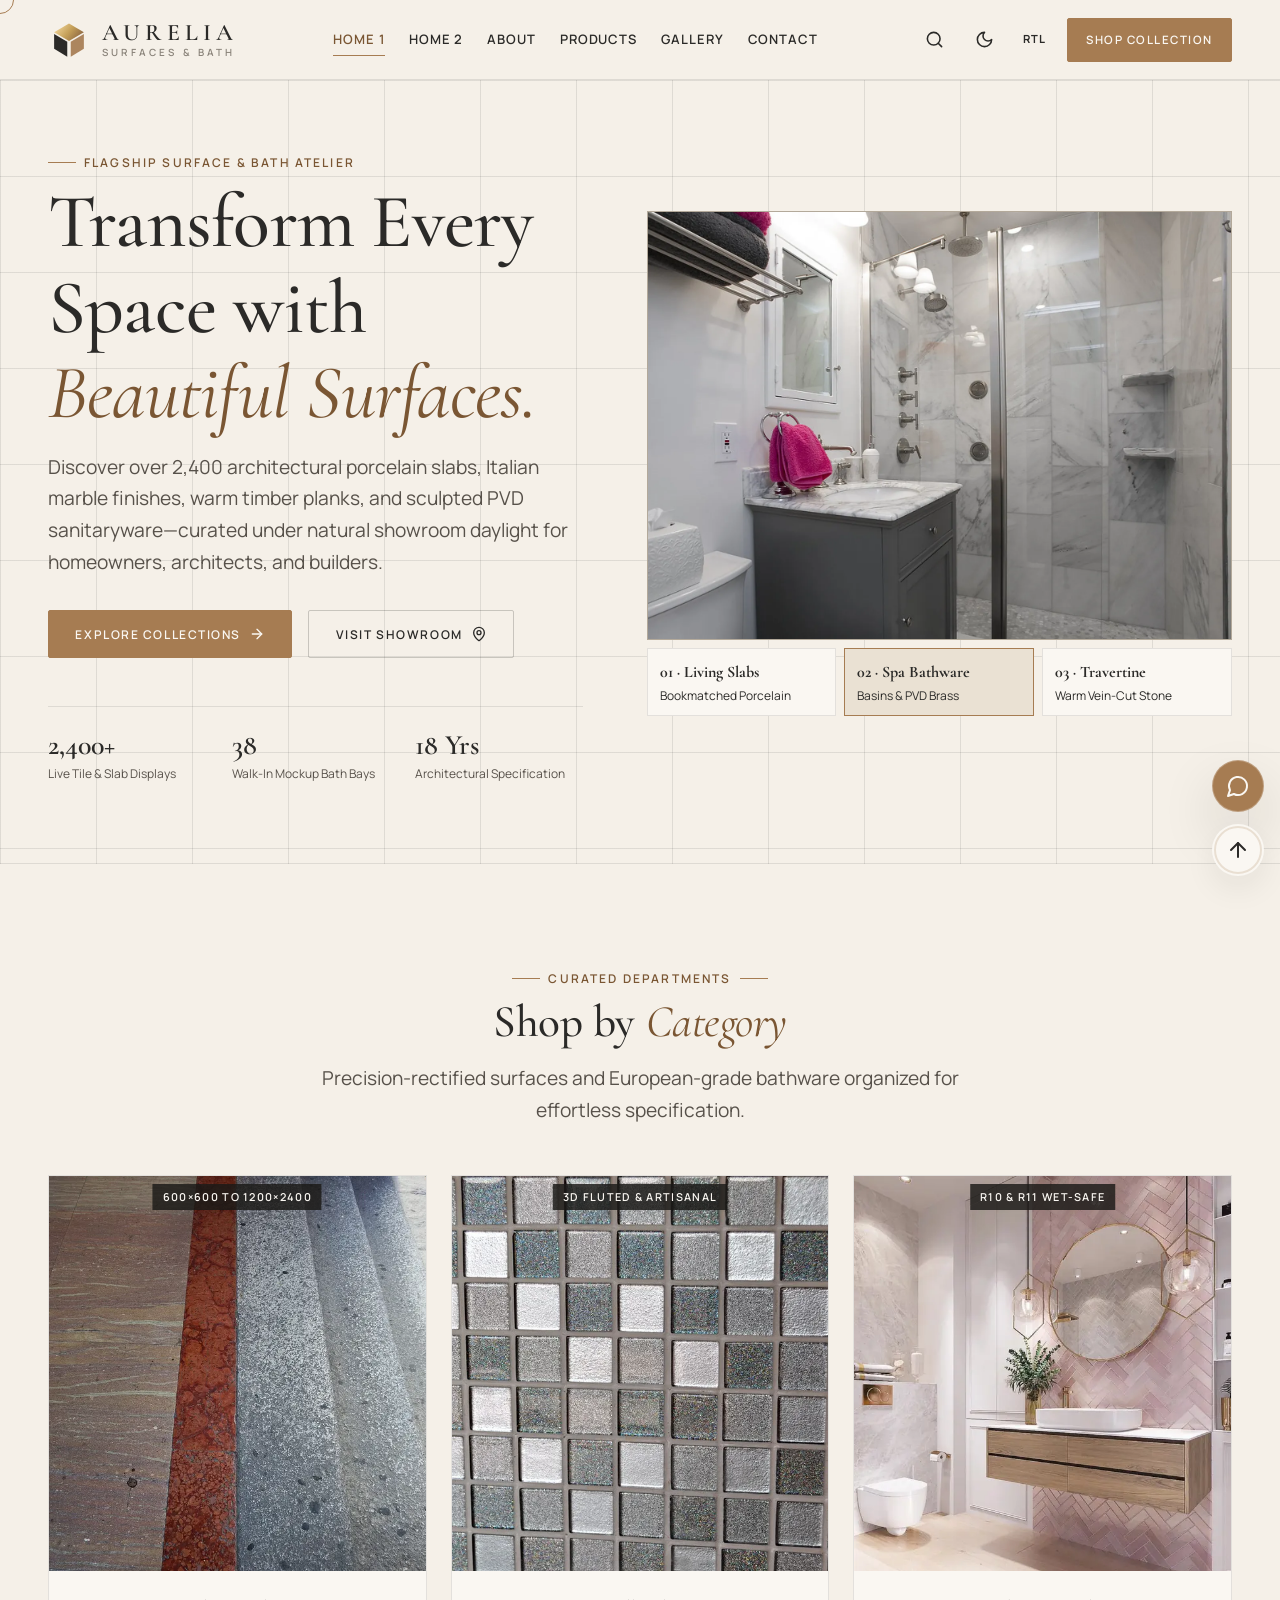
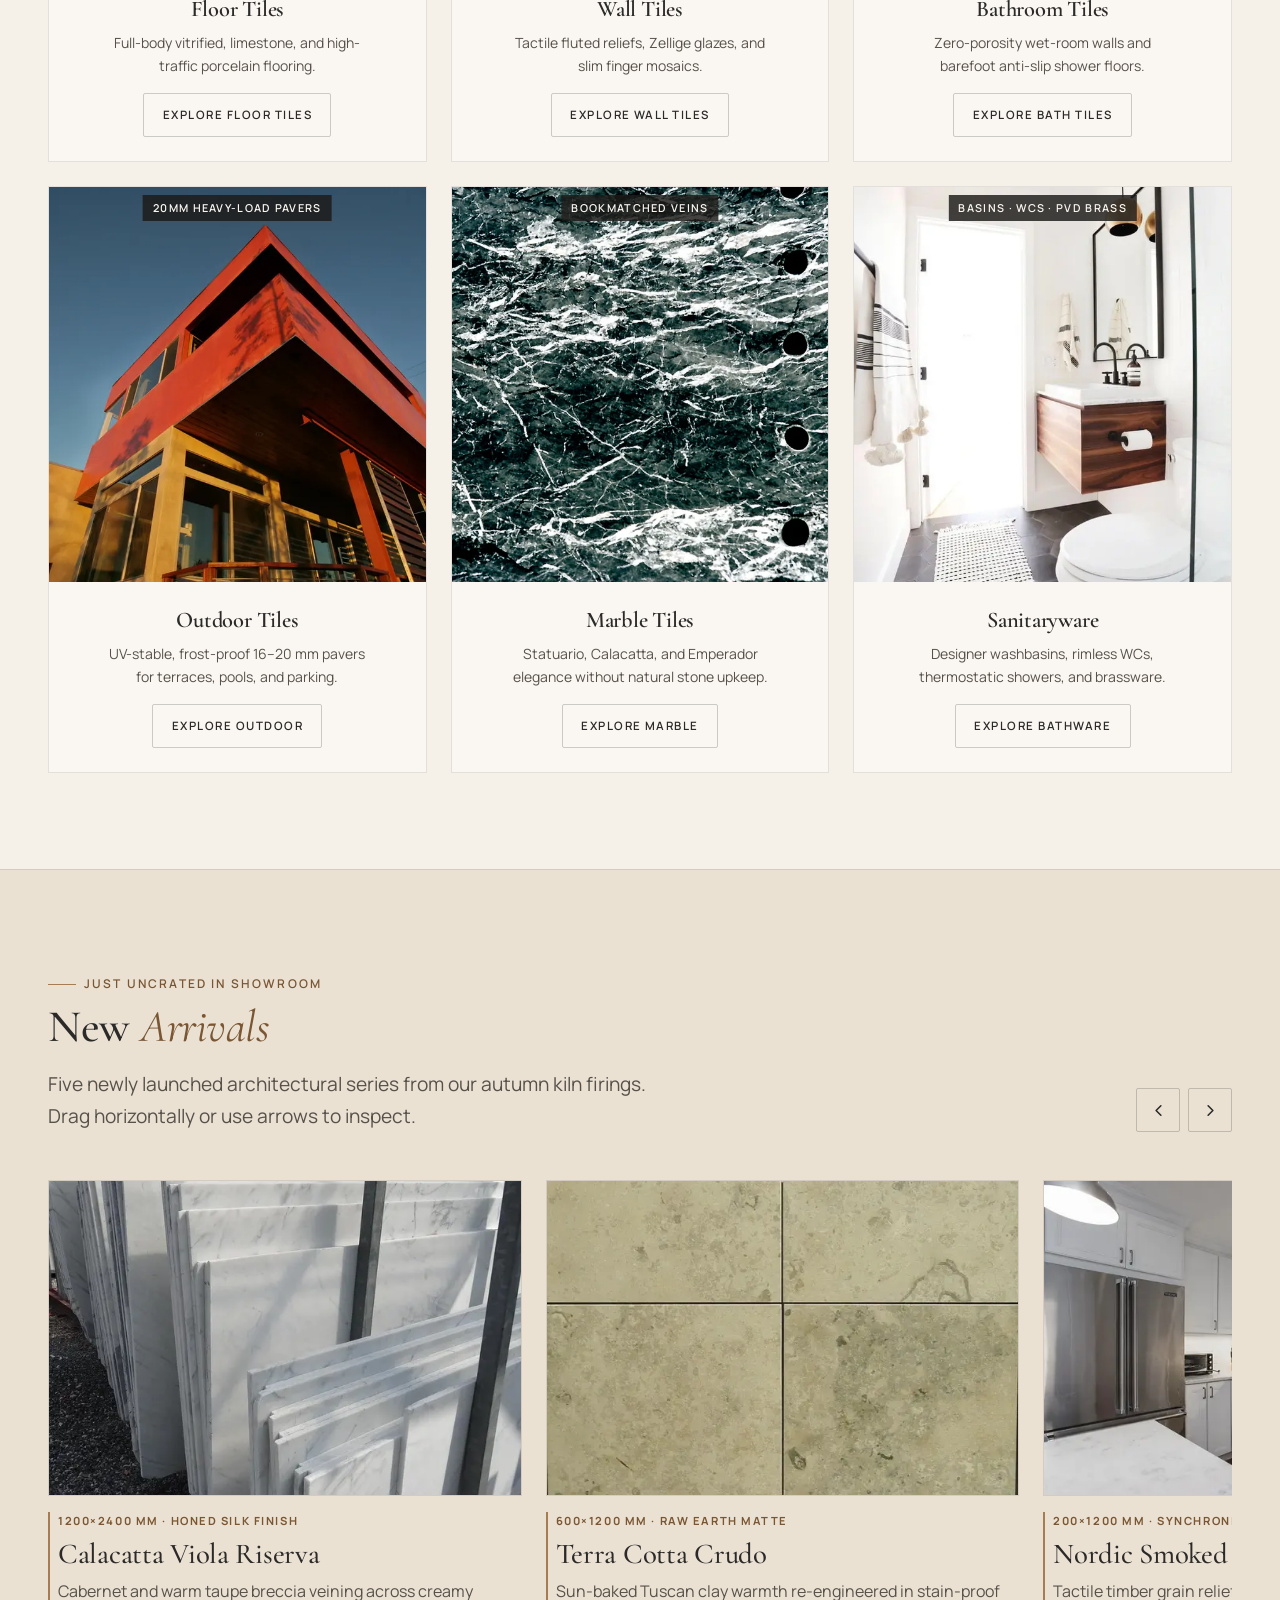
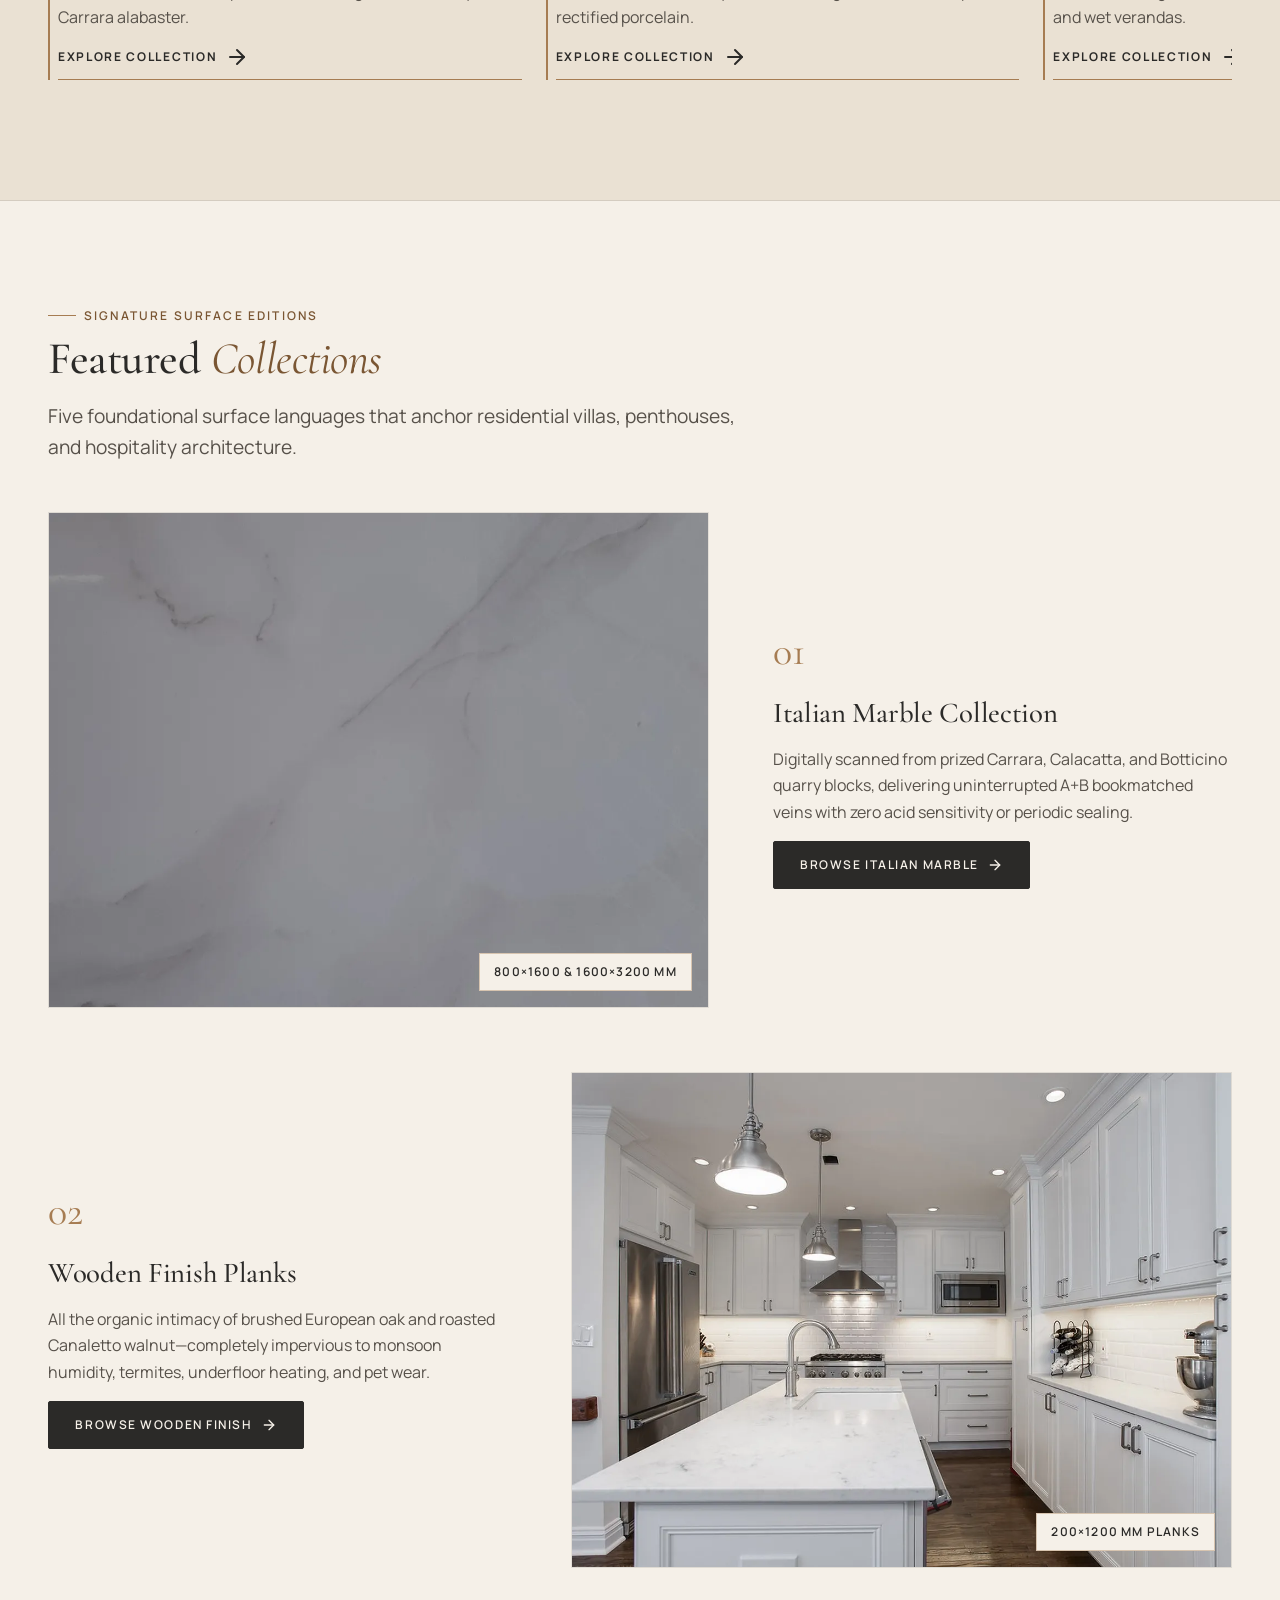
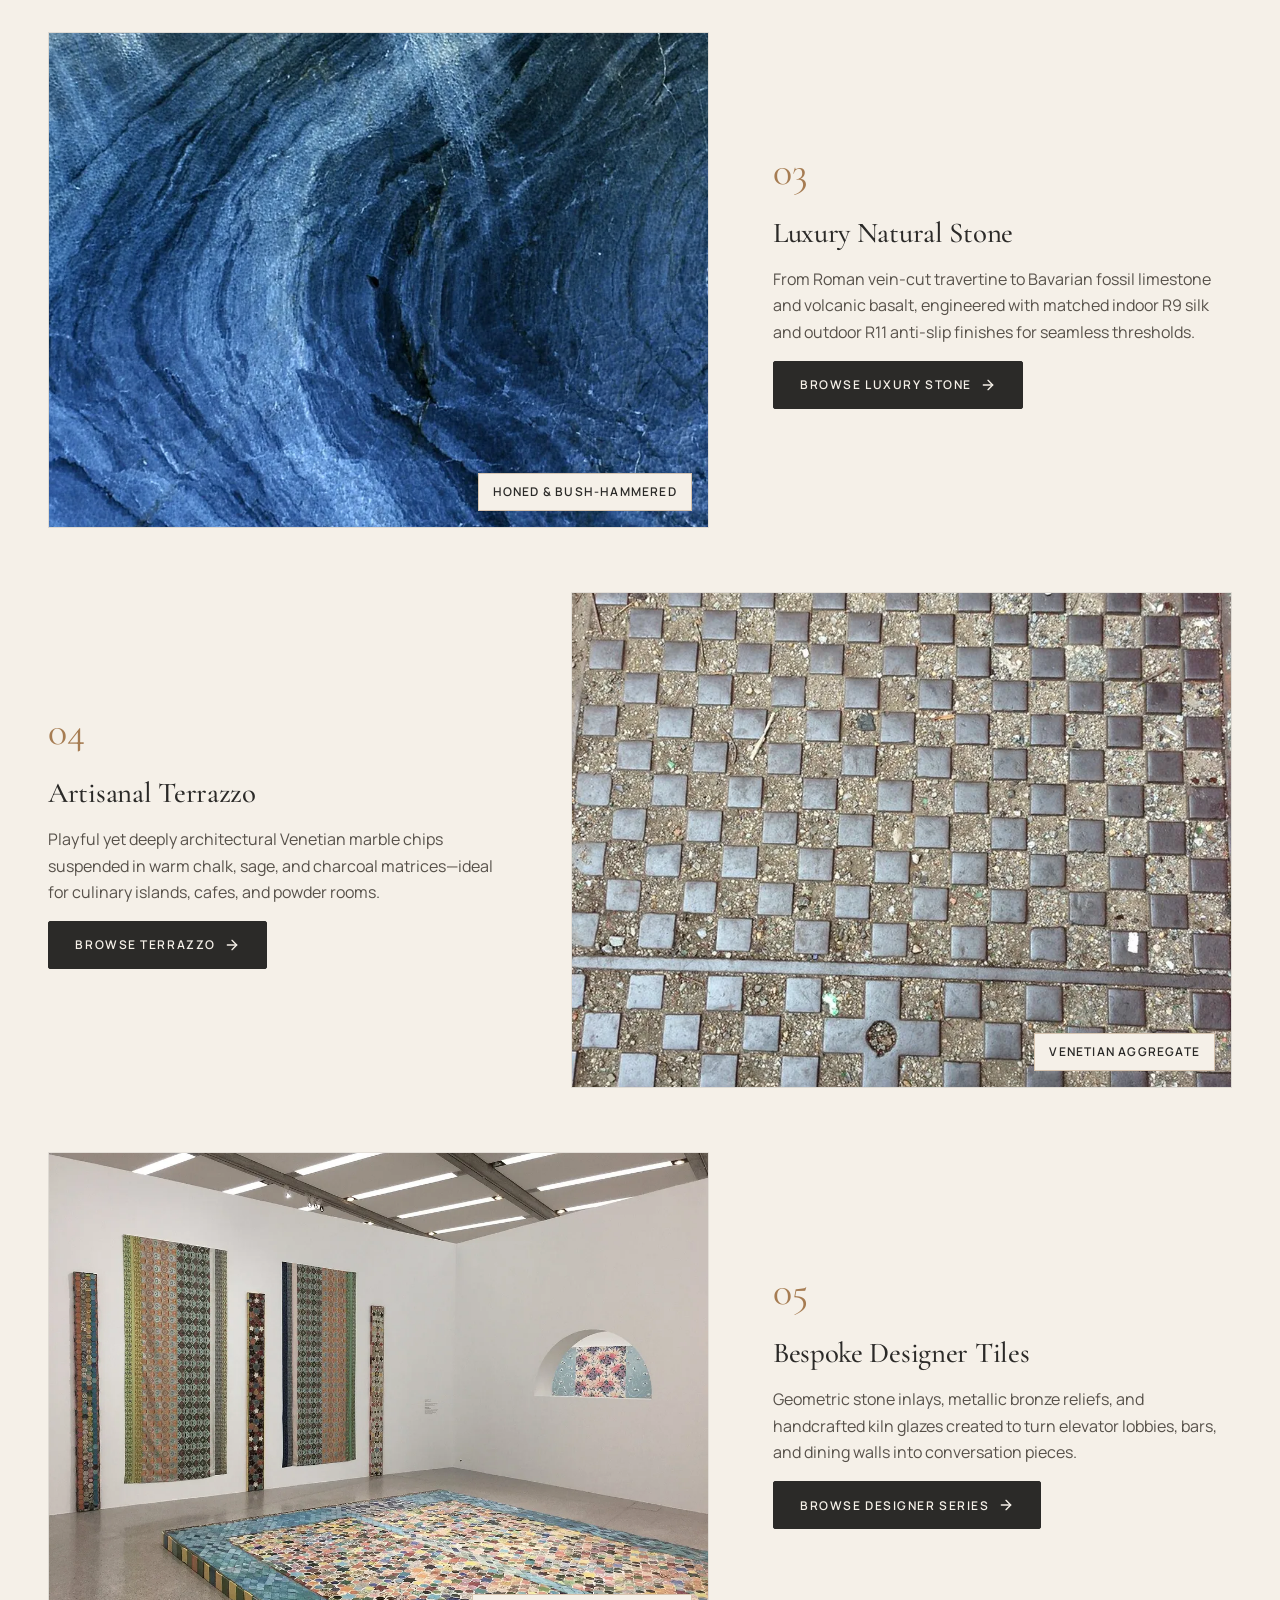
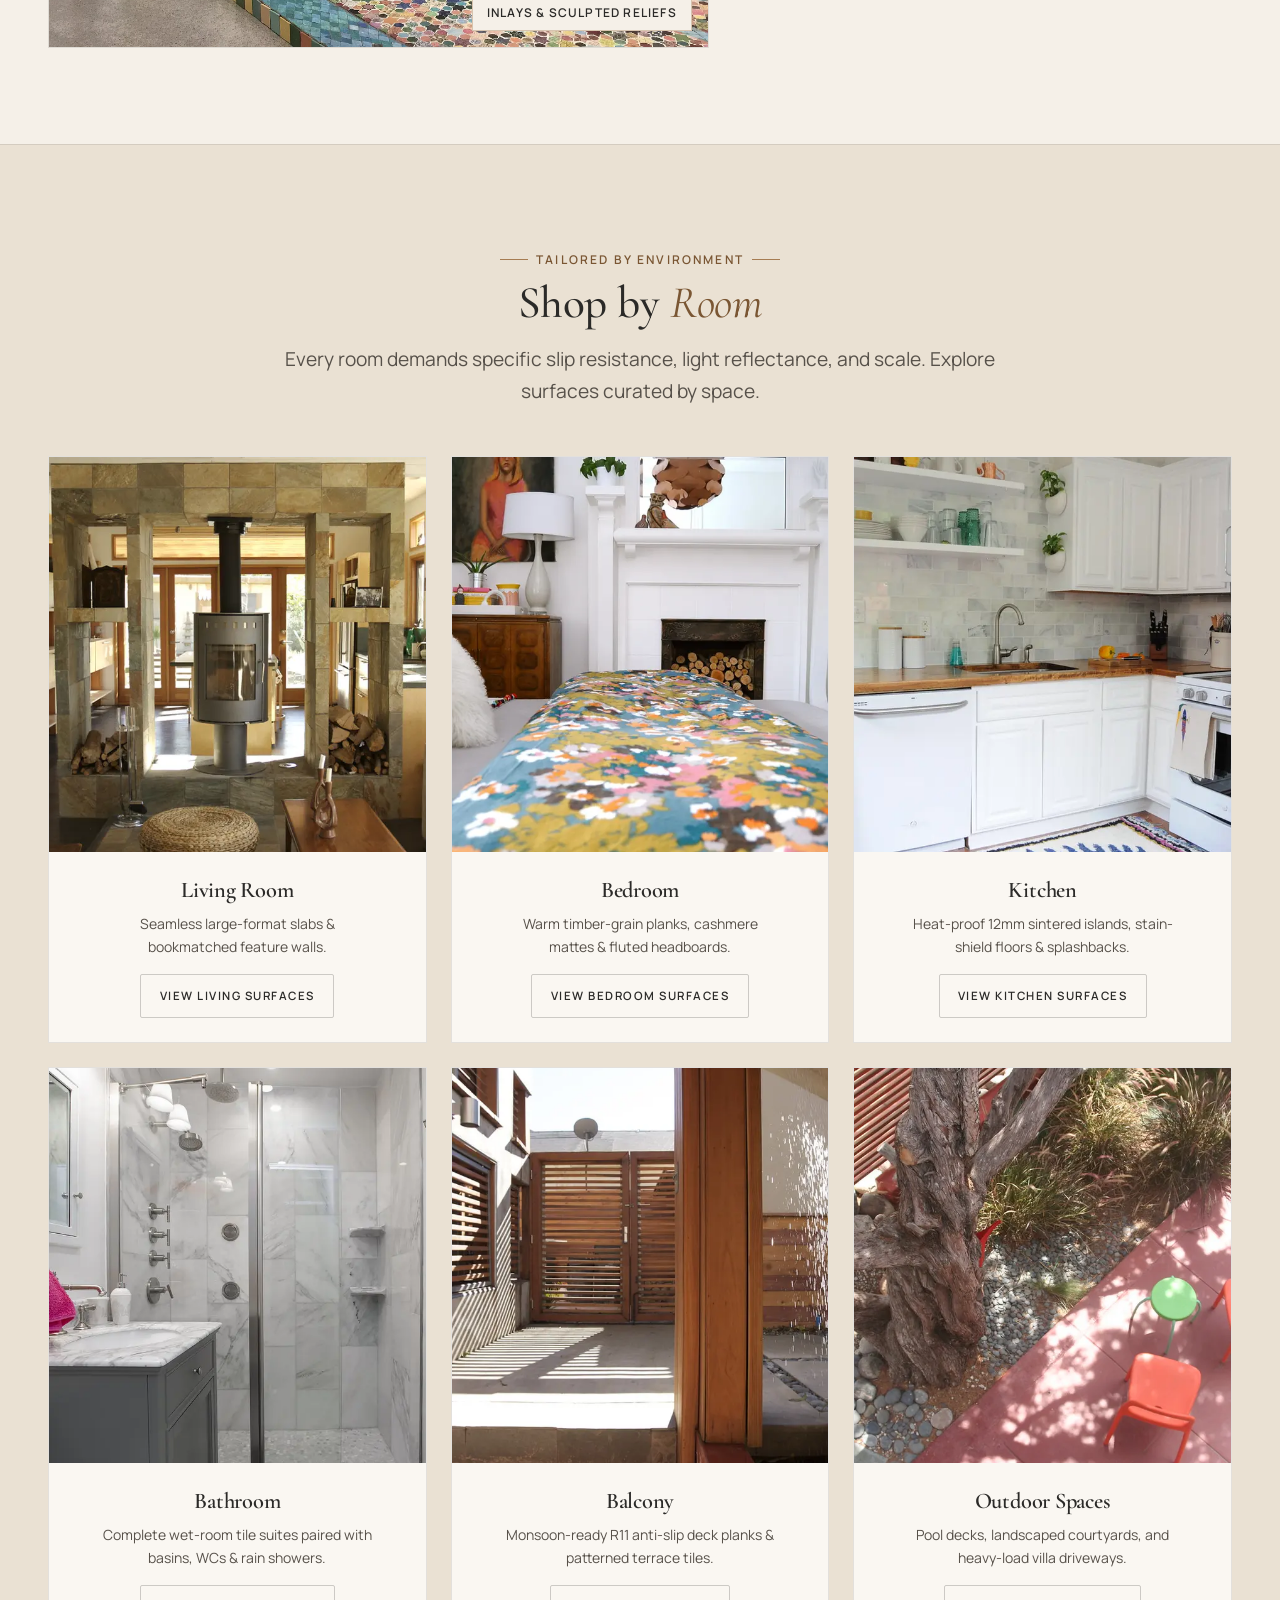
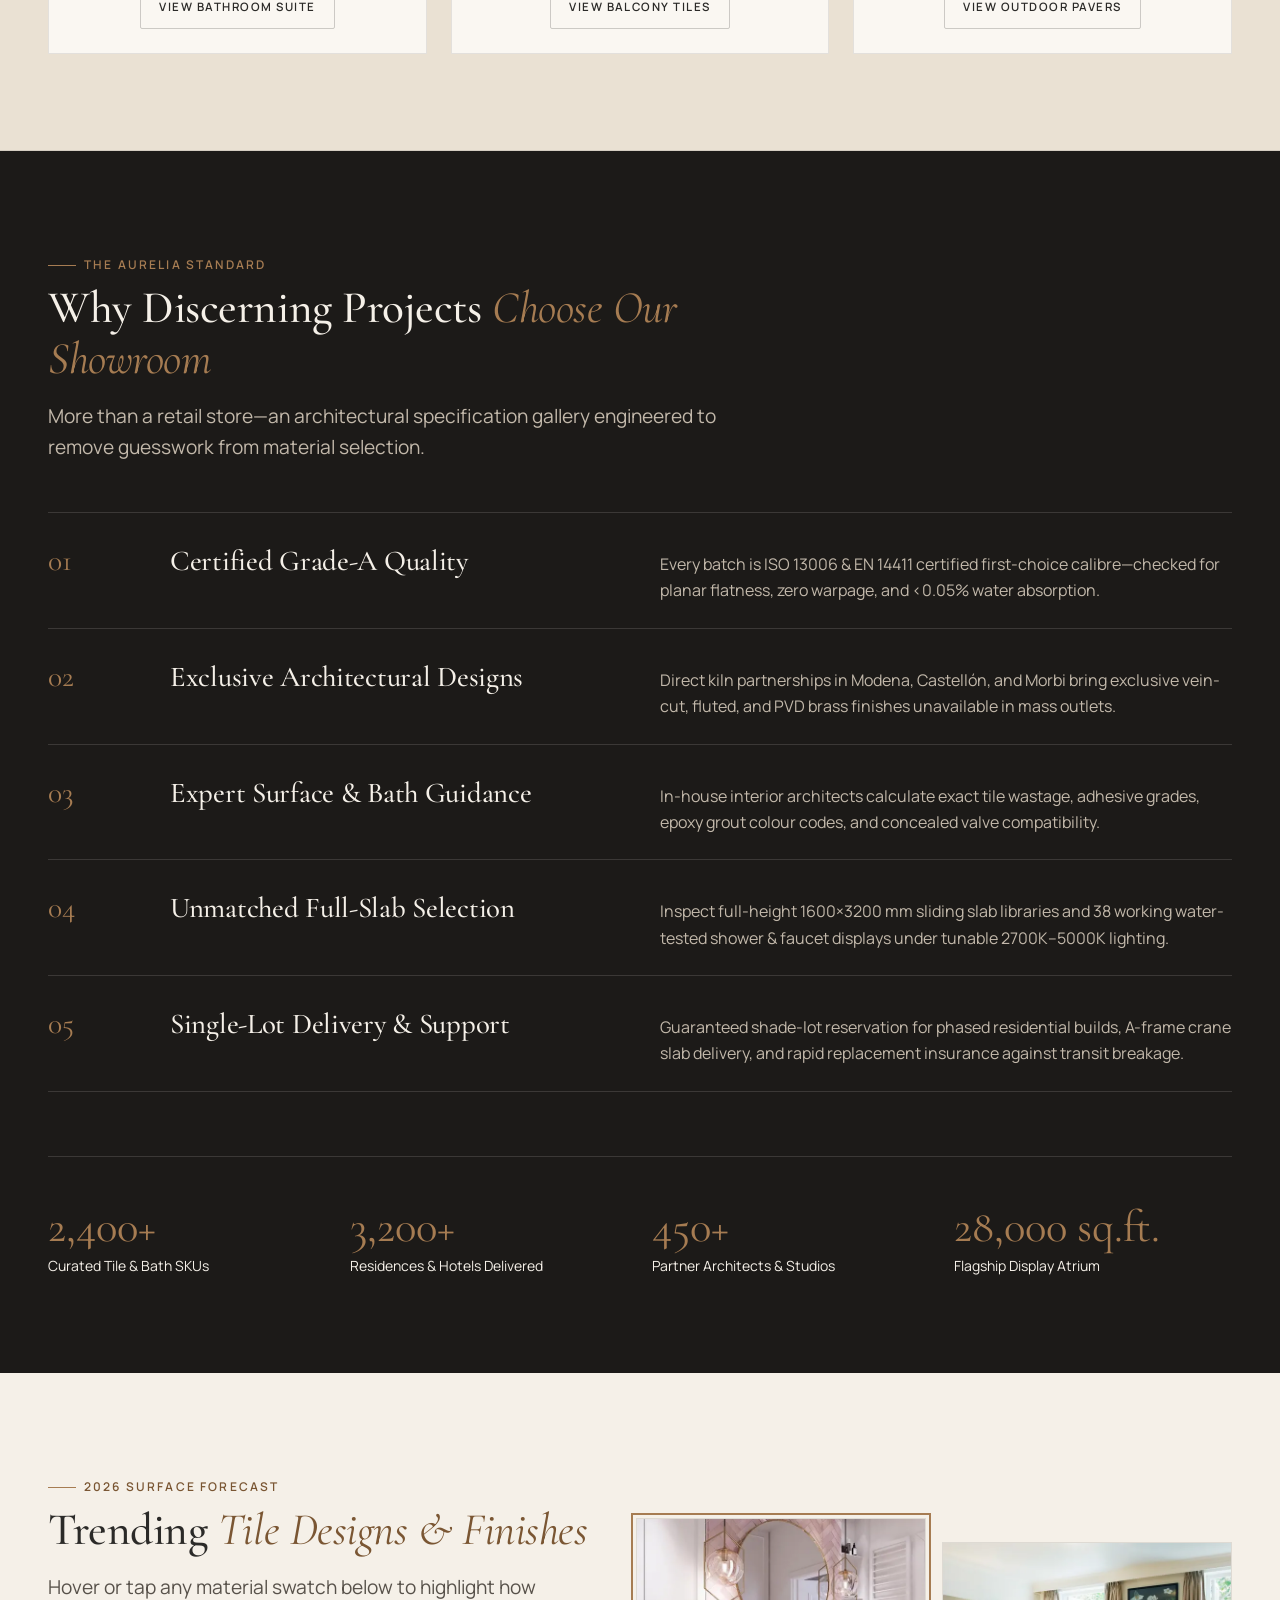
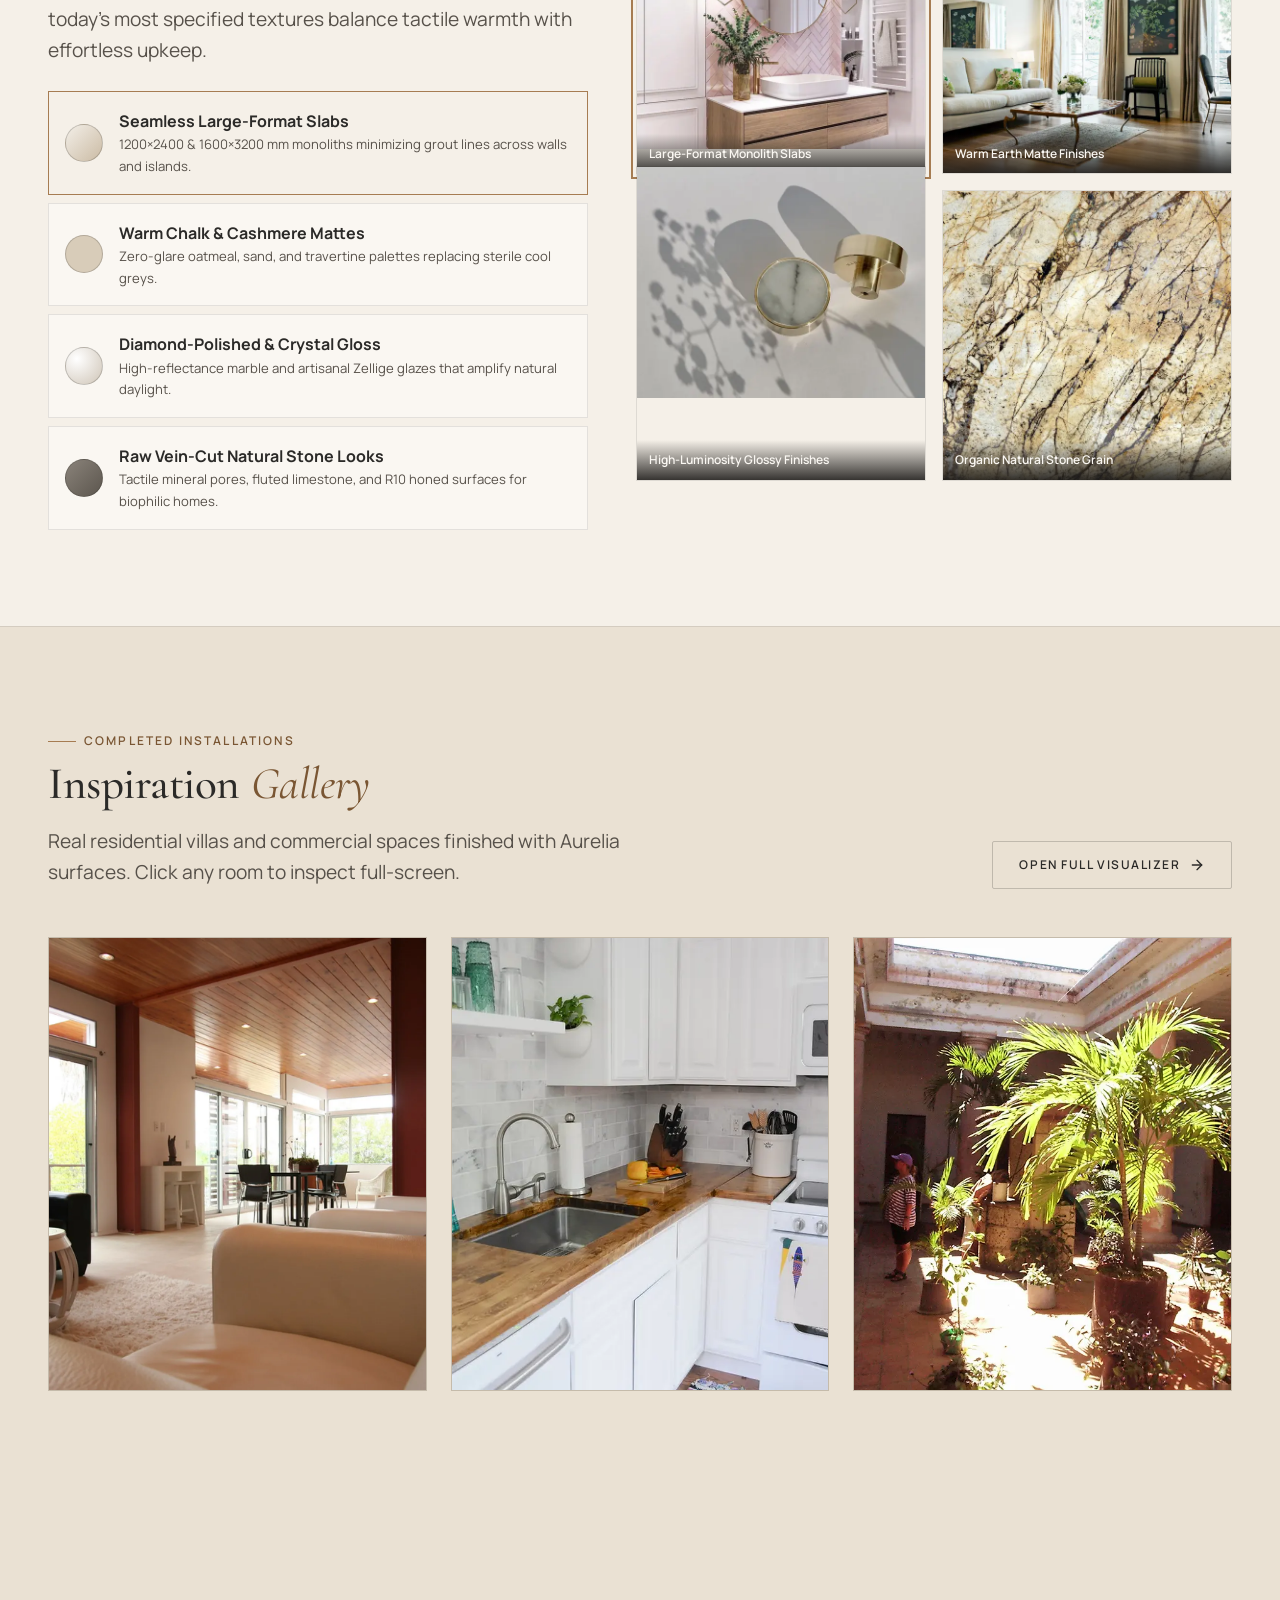
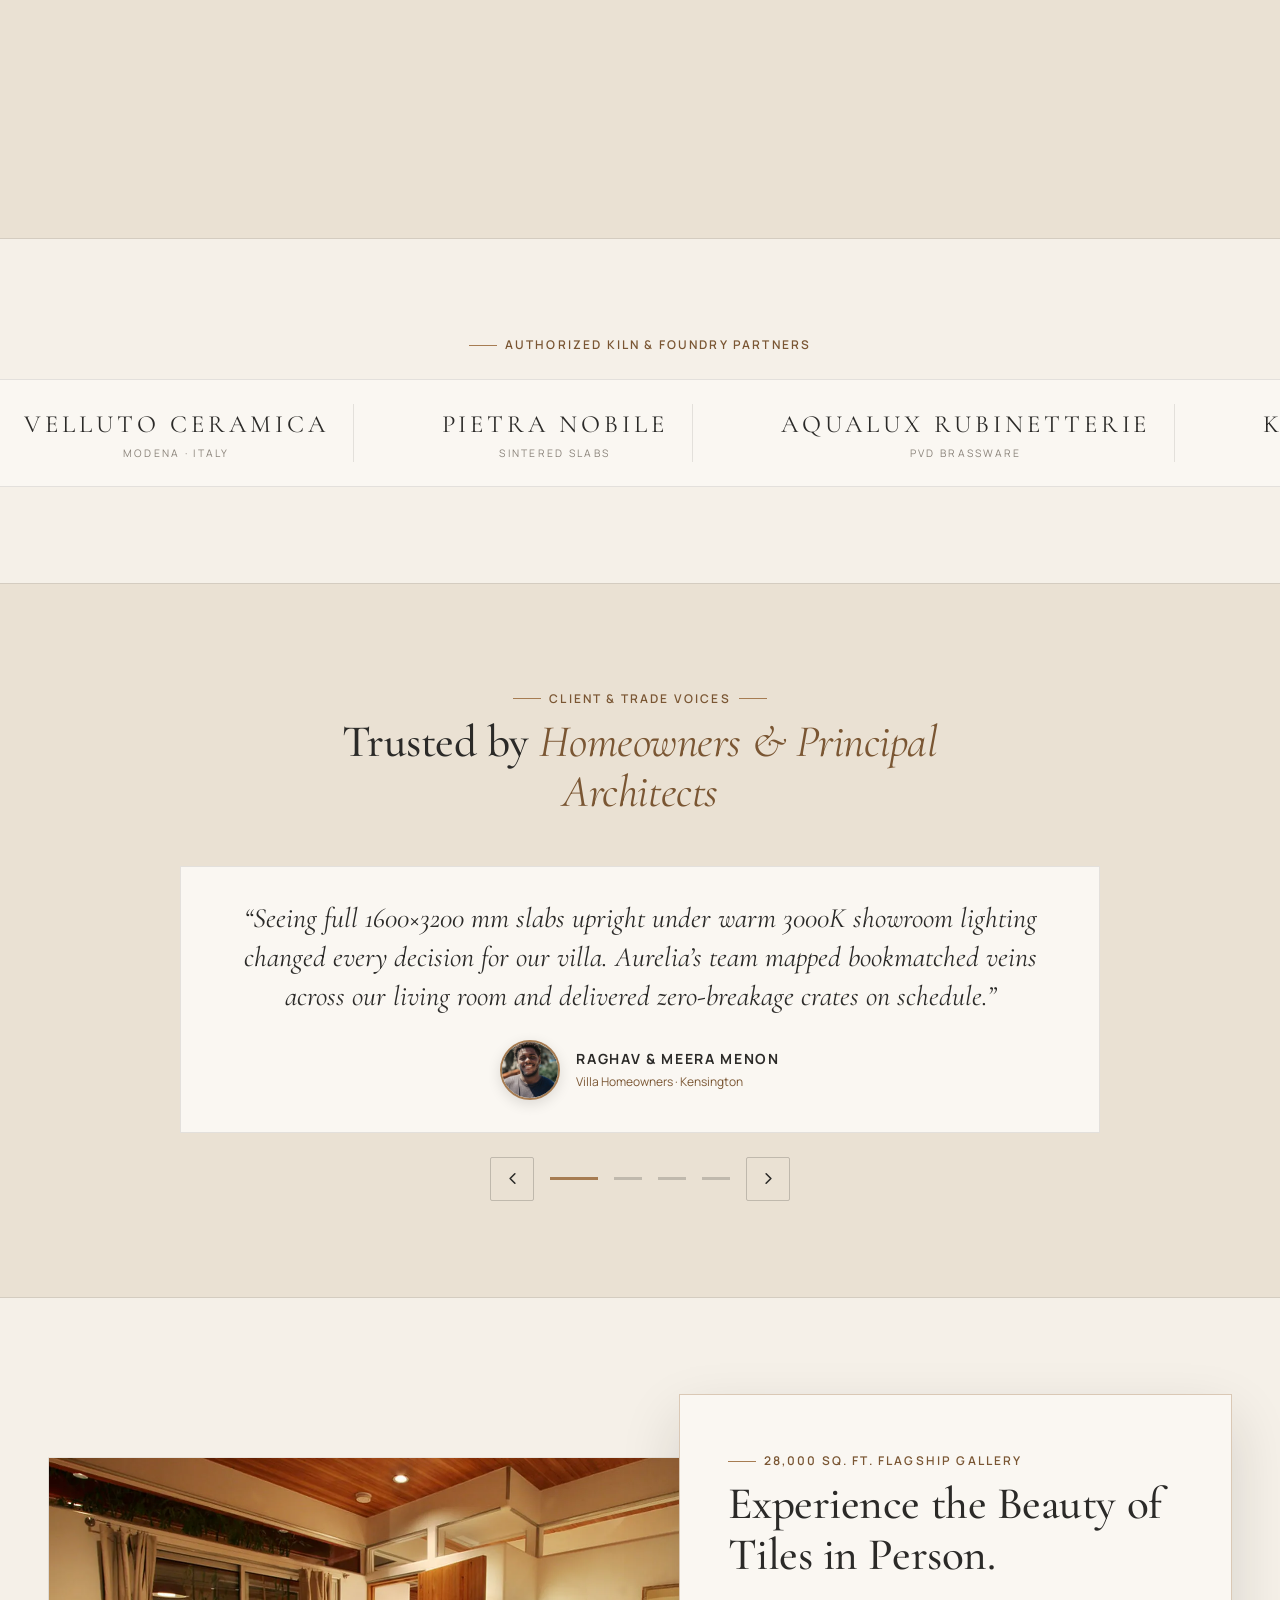
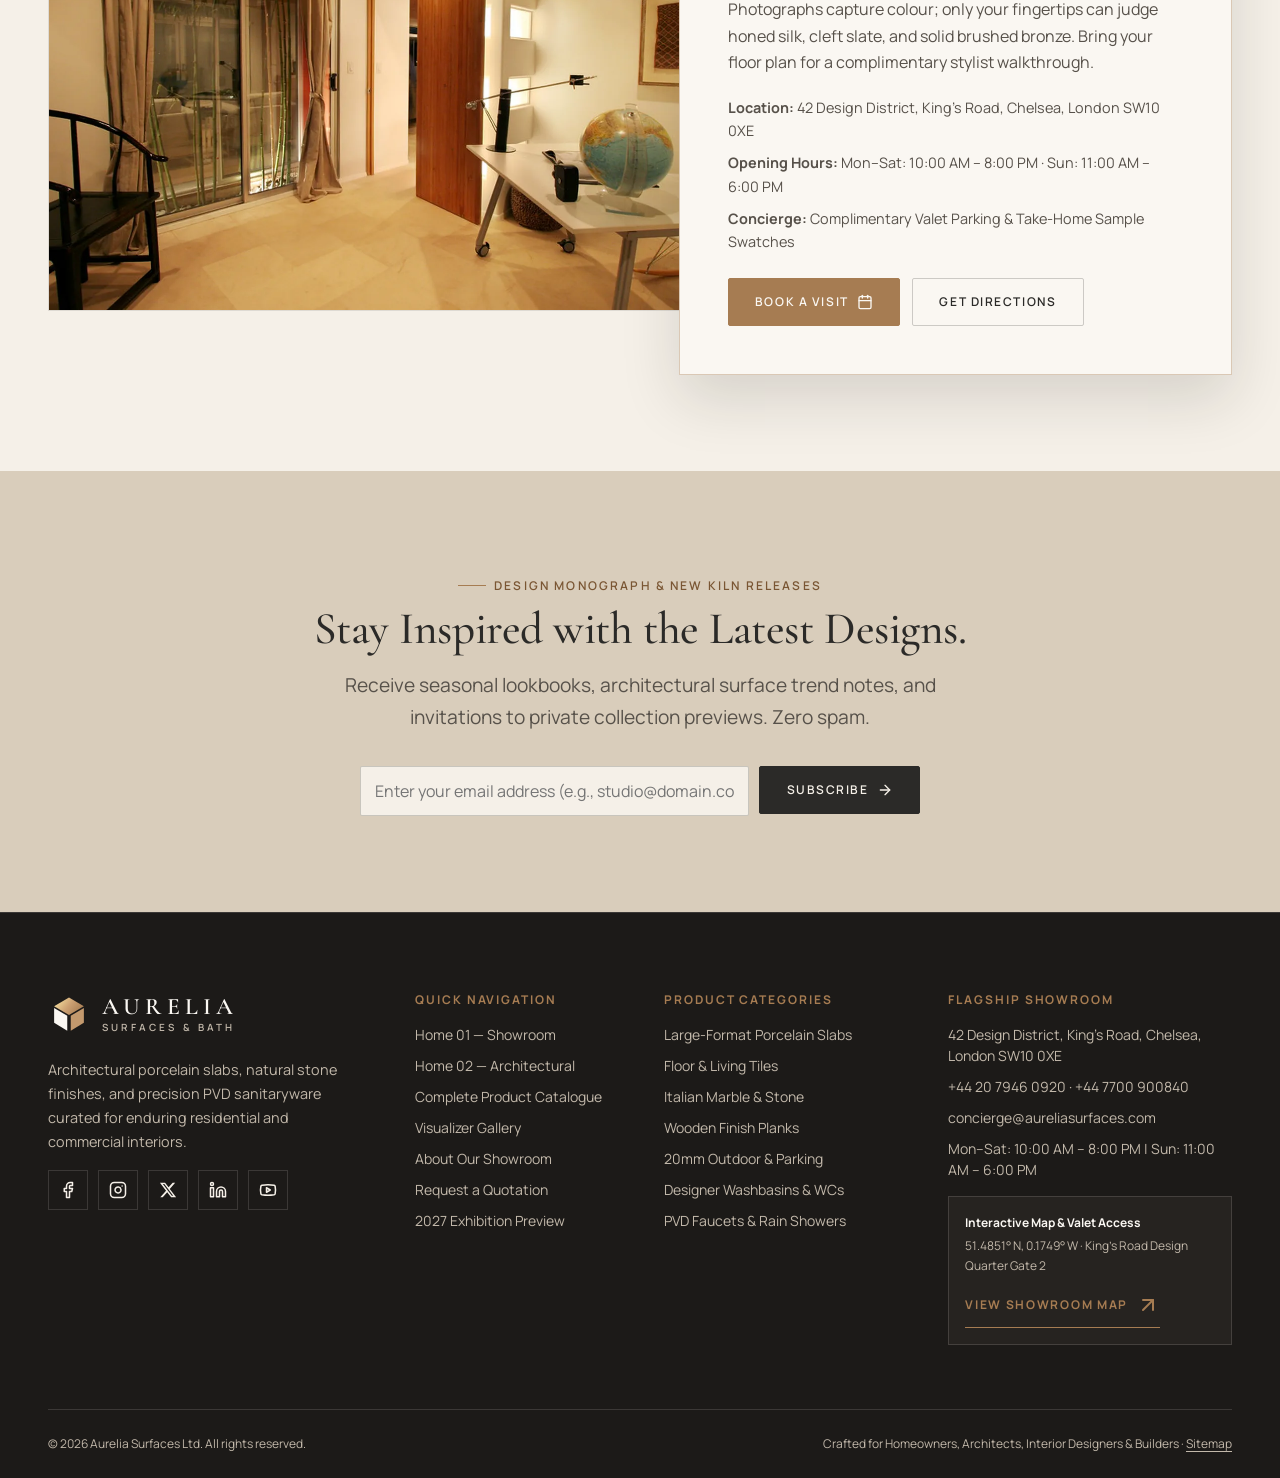
==== commit 8183e09e: "2" ====
--- a/index.html
+++ b/index.html
@@ -23,10 +23,15 @@
   <!-- Favicon -->
   <link rel="icon" type="image/svg+xml" href="assets/images/favicon.svg" />
 
-  <!-- Stylesheets -->
+  <!-- Core & Theme Stylesheets -->
   <link rel="stylesheet" href="assets/css/style.css" />
   <link rel="stylesheet" href="assets/css/dark-mode.css" />
   <link rel="stylesheet" href="assets/css/rtl.css" />
+
+  <!-- View-Specific Stylesheets (Separated Codes for Mobile, Tab, and 1024 Views) -->
+  <link rel="stylesheet" href="assets/css/mobile.css" media="(max-width: 767.98px)" />
+  <link rel="stylesheet" href="assets/css/tablet.css" media="(min-width: 768px) and (max-width: 1023.98px)" />
+  <link rel="stylesheet" href="assets/css/desktop-1024.css" media="(min-width: 1024px)" />
 
   <!-- JSON-LD LocalBusiness / Store Structured Data -->
   <!-- TODO: Update address, geo coordinates, and phone number for your physical showroom -->
@@ -106,35 +111,46 @@
       </nav>
 
       <div class="header-actions">
-        <button type="button" class="icon-btn js-open-search" aria-label="Search products by name, category or code" title="Search (Ctrl+K)">
+        <div class="header-actions__tools">
+          <button type="button" class="icon-btn js-open-search" aria-label="Search products by name, category or code" title="Search (Ctrl+K)">
+            <i data-lucide="search" aria-hidden="true"></i>
+          </button>
+          <button type="button" class="icon-btn js-theme-toggle" aria-label="Toggle colour theme">
+            <i data-lucide="moon" aria-hidden="true"></i>
+          </button>
+          <button type="button" class="icon-btn js-rtl-toggle" aria-label="Switch layout direction">RTL</button>
+        </div>
+
+        <div class="header-ctas">
+          <a href="products.html" class="btn btn--primary btn--sm">Shop Collection</a>
+        </div>
+
+        <button type="button" class="hamburger-btn" aria-label="Toggle mobile menu" aria-expanded="false" aria-controls="mobile-nav-overlay">
+          <span></span><span></span>
+        </button>
+      </div>
+    </div>
+  </header>
+
+  <!-- Mobile Fullscreen Navigation Overlay -->
+  <div class="mobile-nav-overlay" id="mobile-nav-overlay" aria-hidden="true">
+    <nav aria-label="Mobile Navigation">
+      <div class="mobile-nav__actions">
+        <button type="button" class="icon-btn js-open-search" aria-label="Search products by name, category or code" title="Search">
           <i data-lucide="search" aria-hidden="true"></i>
         </button>
         <button type="button" class="icon-btn js-theme-toggle" aria-label="Toggle colour theme">
           <i data-lucide="moon" aria-hidden="true"></i>
         </button>
         <button type="button" class="icon-btn js-rtl-toggle" aria-label="Switch layout direction">RTL</button>
-
-        <div class="header-ctas">
-          <a href="products.html" class="btn btn--primary btn--sm">Shop Collection</a>
-        </div>
-
-        <button type="button" class="hamburger-btn" aria-label="Toggle mobile menu" aria-expanded="false" aria-controls="mobile-nav-overlay">
-          <span></span><span></span>
-        </button>
-      </div>
-    </div>
-  </header>
-
-  <!-- Mobile Fullscreen Navigation Overlay -->
-  <div class="mobile-nav-overlay" id="mobile-nav-overlay" aria-hidden="true">
-    <nav aria-label="Mobile Navigation">
+      </div>
       <ul class="mobile-nav__list">
-        <li><a href="index.html" class="is-active">Home 01 — Showroom Experience <i data-lucide="arrow-right" aria-hidden="true"></i></a></li>
-        <li><a href="home-2.html">Home 02 — Architectural Editorial <i data-lucide="arrow-right" aria-hidden="true"></i></a></li>
-        <li><a href="about.html">About <i data-lucide="arrow-right" aria-hidden="true"></i></a></li>
-        <li><a href="products.html">Products Catalogue <i data-lucide="arrow-right" aria-hidden="true"></i></a></li>
-        <li><a href="visualizer-gallery.html">Gallery <i data-lucide="arrow-right" aria-hidden="true"></i></a></li>
-        <li><a href="contact.html">Contact <i data-lucide="arrow-right" aria-hidden="true"></i></a></li>
+        <li><a href="index.html" class="is-active">Home 1</a></li>
+        <li><a href="home-2.html">Home 2</a></li>
+        <li><a href="about.html">About</a></li>
+        <li><a href="products.html">Products</a></li>
+        <li><a href="visualizer-gallery.html">Gallery</a></li>
+        <li><a href="contact.html">Contact</a></li>
       </ul>
       <div class="mobile-nav__ctas">
         <a href="products.html" class="btn btn--primary">Shop Collection</a>
@@ -954,7 +970,7 @@
               <li><strong>Opening Hours:</strong> Mon–Sat: 10:00 AM – 8:00 PM · Sun: 11:00 AM – 6:00 PM</li>
               <li><strong>Concierge:</strong> Complimentary Valet Parking &amp; Take-Home Sample Swatches</li>
             </ul>
-            <div style="display: flex; flex-wrap: wrap; gap: 12px;">
+            <div class="btn-group-mobile" style="display: flex; flex-wrap: wrap; gap: 12px;">
               <a href="contact.html#quote-form" class="btn btn--primary">Book a Visit <i data-lucide="calendar" aria-hidden="true"></i></a>
               <a href="contact.html#map-section" class="btn btn--outline">Get Directions</a>
             </div>
@@ -980,7 +996,7 @@
             <label for="nl-hp">Leave blank</label>
             <input type="text" id="nl-hp" name="website_url" tabindex="-1" autocomplete="off" />
           </div>
-          <div style="display: flex; flex-wrap: wrap; gap: 10px; align-items: flex-start;">
+          <div class="newsletter-form-row" style="display: flex; flex-wrap: wrap; gap: 10px; align-items: flex-start;">
             <div class="form-field" style="flex: 1 1 260px; text-align: start;">
               <label for="nl-email" class="sr-only">Email Address</label>
               <input type="email" id="nl-email" name="email_address" class="form-control" placeholder="Enter your email address (e.g., studio@domain.com)" required />
--- a/assets/css/style.css
+++ b/assets/css/style.css
@@ -1,7 +1,17 @@
 /* ==========================================================================
    AURELIA SURFACES — Premium Tiles & Sanitaryware Showroom
-   Main Stylesheet (assets/css/style.css)
-   Architecture: Mobile-First · 8px Spacing Scale · Logical Properties · WCAG AA
+   Base Stylesheet (assets/css/style.css)
+   ==========================================================================
+   CRITICAL VIEWPORT CODE SEPARATION ARCHITECTURE:
+   To ensure changes made to a particular device view ONLY affect that view
+   and NEVER affect other views, code is strictly separated into dedicated files:
+   
+   1. MOBILE VIEW (< 768px):          assets/css/mobile.css
+   2. TABLET / TAB VIEW (768-1023px): assets/css/tablet.css
+   3. 1024+ DESKTOP VIEW (>= 1024px): assets/css/desktop-1024.css
+   
+   This base stylesheet (style.css) provides only viewport-independent design
+   tokens, resets, color themes, accessible primitives, and core utilities.
    ========================================================================== */
 
 @import url('./fonts.css');
@@ -237,13 +247,11 @@
   padding-inline: var(--space-3);
 }
 
-@media (min-width: 640px) {
-  .container { padding-inline: var(--space-5); }
-}
-
-@media (min-width: 1280px) {
-  .container { padding-inline: var(--space-6); }
-}
+/* [Separated into mobile.css / tablet.css / desktop-1024.css]: @media (min-width: 640px) */
+
+
+/* [Separated into mobile.css / tablet.css / desktop-1024.css]: @media (min-width: 1280px) */
+
 
 .container--narrow {
   max-width: var(--container-narrow);
@@ -254,11 +262,8 @@
   position: relative;
 }
 
-@media (min-width: 1024px) {
-  .section {
-    padding-block: var(--space-12);
-  }
-}
+/* [Separated into mobile.css / tablet.css / desktop-1024.css]: @media (min-width: 1024px) */
+
 
 .section--stone {
   background-color: var(--bg-secondary-soft);
@@ -316,16 +321,8 @@
   margin-bottom: var(--space-6);
 }
 
-@media (min-width: 768px) {
-  .section-header--split {
-    flex-direction: row;
-    align-items: flex-end;
-    justify-content: space-between;
-  }
-  .section-header--split .section-header__main {
-    max-width: 640px;
-  }
-}
+/* [Separated into mobile.css / tablet.css / desktop-1024.css]: @media (min-width: 768px) */
+
 
 .eyebrow {
   display: inline-flex;
@@ -621,14 +618,11 @@
   color: var(--accent);
 }
 
-@media (min-width: 900px) {
-  .announcement-bar__sep { display: inline; }
-  .announcement-bar__hide-mobile { display: inline; }
-}
-
-@media (max-width: 899px) {
-  .announcement-bar__hide-mobile { display: none; }
-}
+/* [Separated into mobile.css / tablet.css / desktop-1024.css]: @media (min-width: 900px) */
+
+
+/* [Separated into mobile.css / tablet.css / desktop-1024.css]: @media (max-width: 899px) */
+
 
 .announcement-bar__close {
   color: var(--text-on-dark-muted);
@@ -759,13 +753,8 @@
   display: none;
 }
 
-@media (min-width: 1140px) {
-  .main-nav {
-    display: flex;
-    align-items: center;
-    gap: var(--space-4);
-  }
-}
+/* [Separated into mobile.css / tablet.css / desktop-1024.css]: @media (min-width: 1140px) */
+
 
 .nav-item {
   position: relative;
@@ -867,6 +856,12 @@
   gap: 6px;
 }
 
+.header-actions__tools {
+  display: flex;
+  align-items: center;
+  gap: 6px;
+}
+
 .icon-btn {
   width: 44px;
   height: 44px;
@@ -900,11 +895,8 @@
   margin-inline-start: var(--space-1);
 }
 
-@media (min-width: 1140px) {
-  .header-ctas {
-    display: flex;
-  }
-}
+/* [Separated into mobile.css / tablet.css / desktop-1024.css]: @media (min-width: 1140px) */
+
 
 /* Mobile Menu Hamburger */
 .hamburger-btn {
@@ -917,11 +909,8 @@
   gap: 6px;
 }
 
-@media (min-width: 1140px) {
-  .hamburger-btn {
-    display: none;
-  }
-}
+/* [Separated into mobile.css / tablet.css / desktop-1024.css]: @media (min-width: 1140px) */
+
 
 .hamburger-btn span {
   display: block;
@@ -989,11 +978,8 @@
   margin-top: var(--space-5);
 }
 
-@media (min-width: 480px) {
-  .mobile-nav__ctas {
-    grid-template-columns: 1fr 1fr;
-  }
-}
+/* [Separated into mobile.css / tablet.css / desktop-1024.css]: @media (min-width: 480px) */
+
 
 .mobile-nav__meta {
   margin-top: var(--space-5);
@@ -1134,26 +1120,11 @@
   align-self: stretch;
 }
 
-@media (min-width: 640px) {
-  .card-grid > * {
-    width: calc((100% - var(--space-4)) / 2);
-    flex: 0 0 calc((100% - var(--space-4)) / 2);
-    max-width: calc((100% - var(--space-4)) / 2);
-  }
-}
-
-@media (min-width: 1024px) {
-  .card-grid--3 > * {
-    width: calc((100% - (2 * var(--space-4))) / 3);
-    flex: 0 0 calc((100% - (2 * var(--space-4))) / 3);
-    max-width: calc((100% - (2 * var(--space-4))) / 3);
-  }
-  .card-grid--4 > * {
-    width: calc((100% - (3 * var(--space-4))) / 4);
-    flex: 0 0 calc((100% - (3 * var(--space-4))) / 4);
-    max-width: calc((100% - (3 * var(--space-4))) / 4);
-  }
-}
+/* [Separated into mobile.css / tablet.css / desktop-1024.css]: @media (min-width: 640px) */
+
+
+/* [Separated into mobile.css / tablet.css / desktop-1024.css]: @media (min-width: 1024px) */
+
 
 /* Ensure full-width notification / empty-state banners span completely */
 .card-grid > [style*="grid-column"],
@@ -1380,29 +1351,11 @@
   gap: clamp(0.75rem, 1.4vw, 1.15rem);
 }
 
-@media (min-width: 640px) and (max-width: 1023px) {
-  .card-grid--5 > * {
-    width: calc((100% - clamp(0.75rem, 1.4vw, 1.15rem)) / 2);
-    flex: 0 0 calc((100% - clamp(0.75rem, 1.4vw, 1.15rem)) / 2);
-    max-width: calc((100% - clamp(0.75rem, 1.4vw, 1.15rem)) / 2);
-  }
-}
-
-@media (min-width: 1024px) {
-  .card-grid--5 {
-    display: grid !important;
-    grid-template-columns: repeat(5, 1fr) !important;
-    gap: clamp(0.75rem, 1.4vw, 1.15rem);
-    align-items: stretch !important;
-  }
-
-  .card-grid--5 > * {
-    width: 100% !important;
-    max-width: 100% !important;
-    flex: none !important;
-    height: 100% !important;
-  }
-}
+/* [Separated into mobile.css / tablet.css / desktop-1024.css]: @media (min-width: 640px) and (max-width: 1023px) */
+
+
+/* [Separated into mobile.css / tablet.css / desktop-1024.css]: @media (min-width: 1024px) */
+
 
 .lux-card--contact {
   padding: 0;
@@ -1545,26 +1498,8 @@
   line-height: 1.55;
 }
 
-@media (max-width: 768px) {
-  .showroom-map-container {
-    display: flex;
-    flex-direction: column;
-    min-height: auto;
-  }
-  .showroom-map-frame {
-    height: 350px;
-    min-height: 350px;
-  }
-  .showroom-map-card {
-    position: static;
-    max-width: 100%;
-    border-top: none;
-    border-left: none;
-    border-right: none;
-    box-shadow: none;
-    padding: 1.5rem 1.25rem;
-  }
-}
+/* [Separated into mobile.css / tablet.css / desktop-1024.css]: @media (max-width: 768px) */
+
 
 /* --------------------------------------------------------------------------
    9. HOME 1 HERO — SPLIT-SCREEN SHOWROOM MOSAIC & CAROUSEL
@@ -1574,11 +1509,8 @@
   border-bottom: 1px solid var(--border-subtle);
 }
 
-@media (min-width: 1024px) {
-  .hero-home1 {
-    padding-block: var(--space-8) var(--space-10);
-  }
-}
+/* [Separated into mobile.css / tablet.css / desktop-1024.css]: @media (min-width: 1024px) */
+
 
 .hero-home1__grid {
   display: grid;
@@ -1587,12 +1519,8 @@
   align-items: center;
 }
 
-@media (min-width: 1024px) {
-  .hero-home1__grid {
-    grid-template-columns: 1.05fr 1.15fr;
-    gap: var(--space-8);
-  }
-}
+/* [Separated into mobile.css / tablet.css / desktop-1024.css]: @media (min-width: 1024px) */
+
 
 .hero-home1__title {
   font-size: var(--text-display);
@@ -1770,13 +1698,8 @@
   gap: var(--space-4);
 }
 
-@media (min-width: 900px) {
-  .hero-home2__bottom {
-    flex-direction: row;
-    align-items: flex-end;
-    justify-content: space-between;
-  }
-}
+/* [Separated into mobile.css / tablet.css / desktop-1024.css]: @media (min-width: 900px) */
+
 
 .hero-home2__lead {
   color: rgba(245, 240, 232, 0.88);
@@ -1799,11 +1722,8 @@
   overflow: hidden;
 }
 
-@media (min-width: 1024px) {
-  .page-hero {
-    padding-block: var(--space-12) var(--space-10);
-  }
-}
+/* [Separated into mobile.css / tablet.css / desktop-1024.css]: @media (min-width: 1024px) */
+
 
 .page-hero__bg {
   position: absolute;
@@ -1938,13 +1858,11 @@
   cursor: grabbing;
 }
 
-@media (min-width: 640px) {
-  .rail-track { grid-auto-columns: 58%; }
-}
-
-@media (min-width: 1024px) {
-  .rail-track { grid-auto-columns: 40%; }
-}
+/* [Separated into mobile.css / tablet.css / desktop-1024.css]: @media (min-width: 640px) */
+
+
+/* [Separated into mobile.css / tablet.css / desktop-1024.css]: @media (min-width: 1024px) */
+
 
 .rail-slide {
   scroll-snap-align: start;
@@ -1992,18 +1910,8 @@
   align-items: center;
 }
 
-@media (min-width: 960px) {
-  .editorial-split {
-    grid-template-columns: 1.18fr 0.82fr;
-    gap: var(--space-8);
-  }
-  .editorial-split--reverse {
-    grid-template-columns: 0.82fr 1.18fr;
-  }
-  .editorial-split--reverse .editorial-split__media {
-    order: 2;
-  }
-}
+/* [Separated into mobile.css / tablet.css / desktop-1024.css]: @media (min-width: 960px) */
+
 
 .editorial-split__media {
   position: relative;
@@ -2069,12 +1977,8 @@
   border-bottom-color: var(--border-subtle);
 }
 
-@media (min-width: 820px) {
-  .ledger-row {
-    grid-template-columns: 90px 1fr 1.25fr;
-    gap: var(--space-5);
-  }
-}
+/* [Separated into mobile.css / tablet.css / desktop-1024.css]: @media (min-width: 820px) */
+
 
 .ledger-row:hover {
   padding-inline-start: var(--space-2);
@@ -2090,11 +1994,8 @@
   grid-column: 2 / -1;
 }
 
-@media (min-width: 820px) {
-  .ledger-row__desc {
-    grid-column: auto;
-  }
-}
+/* [Separated into mobile.css / tablet.css / desktop-1024.css]: @media (min-width: 820px) */
+
 
 /* Stat Counters Row */
 .stats-band {
@@ -2106,11 +2007,8 @@
   border-top: 1px solid var(--border-on-dark);
 }
 
-@media (min-width: 768px) {
-  .stats-band {
-    grid-template-columns: repeat(4, 1fr);
-  }
-}
+/* [Separated into mobile.css / tablet.css / desktop-1024.css]: @media (min-width: 768px) */
+
 
 .stat-item__value {
   font-family: var(--font-serif);
@@ -2132,11 +2030,8 @@
   align-items: center;
 }
 
-@media (min-width: 960px) {
-  .swatch-showcase {
-    grid-template-columns: 0.95fr 1.05fr;
-  }
-}
+/* [Separated into mobile.css / tablet.css / desktop-1024.css]: @media (min-width: 960px) */
+
 
 .swatch-list {
   display: flex;
@@ -2213,13 +2108,11 @@
   column-gap: var(--space-4);
 }
 
-@media (min-width: 640px) {
-  .masonry-grid { columns: 2; }
-}
-
-@media (min-width: 1024px) {
-  .masonry-grid { columns: 3; }
-}
+/* [Separated into mobile.css / tablet.css / desktop-1024.css]: @media (min-width: 640px) */
+
+
+/* [Separated into mobile.css / tablet.css / desktop-1024.css]: @media (min-width: 1024px) */
+
 
 .masonry-item {
   break-inside: avoid;
@@ -2265,18 +2158,6 @@
 .masonry-item:hover .masonry-item__overlay,
 .masonry-item:focus-within .masonry-item__overlay {
   opacity: 1;
-}
-
-@media (hover: none) {
-  .masonry-item__overlay {
-    opacity: 1;
-    background: linear-gradient(
-      to top,
-      rgba(14, 12, 10, 0.94) 0%,
-      rgba(14, 12, 10, 0.78) 50%,
-      transparent 100%
-    );
-  }
 }
 
 .masonry-item__tag {
@@ -2538,12 +2419,8 @@
   grid-template-columns: 1fr;
 }
 
-@media (min-width: 960px) {
-  .overlap-banner {
-    grid-template-columns: 1.35fr 0.85fr;
-    align-items: center;
-  }
-}
+/* [Separated into mobile.css / tablet.css / desktop-1024.css]: @media (min-width: 960px) */
+
 
 .overlap-banner__media img {
   width: 100%;
@@ -2559,14 +2436,8 @@
   box-shadow: var(--shadow-elevated);
 }
 
-@media (min-width: 960px) {
-  .overlap-banner__card {
-    margin-inline-start: -96px;
-    padding: var(--space-6);
-    position: relative;
-    z-index: 2;
-  }
-}
+/* [Separated into mobile.css / tablet.css / desktop-1024.css]: @media (min-width: 960px) */
+
 
 /* I. Home 2 Sticky-Image Storytelling (Signature Collections) */
 .sticky-story {
@@ -2575,28 +2446,15 @@
   gap: var(--space-6);
 }
 
-@media (min-width: 960px) {
-  .sticky-story {
-    grid-template-columns: 1.05fr 0.95fr;
-    gap: var(--space-8);
-    align-items: start;
-  }
-}
+/* [Separated into mobile.css / tablet.css / desktop-1024.css]: @media (min-width: 960px) */
+
 
 .sticky-story__visual {
   display: none;
 }
 
-@media (min-width: 960px) {
-  .sticky-story__visual {
-    display: block;
-    position: sticky;
-    top: calc(var(--header-height) + 32px);
-    aspect-ratio: 6 / 5;
-    overflow: hidden;
-    border: 1px solid var(--border-strong);
-  }
-}
+/* [Separated into mobile.css / tablet.css / desktop-1024.css]: @media (min-width: 960px) */
+
 
 .sticky-story__frame {
   position: absolute;
@@ -2620,17 +2478,8 @@
   border-bottom: 1px solid var(--border-subtle);
 }
 
-@media (min-width: 960px) {
-  .story-chapter {
-    min-height: 62vh;
-    display: flex;
-    flex-direction: column;
-    justify-content: center;
-  }
-  .story-chapter__mobile-img {
-    display: none;
-  }
-}
+/* [Separated into mobile.css / tablet.css / desktop-1024.css]: @media (min-width: 960px) */
+
 
 .story-chapter__mobile-img {
   margin-bottom: var(--space-3);
@@ -2644,12 +2493,8 @@
   gap: var(--space-2);
 }
 
-@media (min-width: 960px) {
-  .lifestyle-panels {
-    flex-direction: row;
-    height: 540px;
-  }
-}
+/* [Separated into mobile.css / tablet.css / desktop-1024.css]: @media (min-width: 960px) */
+
 
 .lifestyle-panel {
   position: relative;
@@ -2661,13 +2506,8 @@
   transition: flex 0.6s var(--ease-out-expo);
 }
 
-@media (min-width: 960px) {
-  .lifestyle-panel.is-active,
-  .lifestyle-panel:hover,
-  .lifestyle-panel:focus-within {
-    flex: 2.8;
-  }
-}
+/* [Separated into mobile.css / tablet.css / desktop-1024.css]: @media (min-width: 960px) */
+
 
 .lifestyle-panel img {
   position: absolute;
@@ -2708,13 +2548,8 @@
   max-width: 38ch;
 }
 
-@media (min-width: 960px) {
-  .lifestyle-panel:not(.is-active):not(:hover):not(:focus-within) .lifestyle-panel__desc {
-    opacity: 0;
-    max-height: 0;
-    overflow: hidden;
-  }
-}
+/* [Separated into mobile.css / tablet.css / desktop-1024.css]: @media (min-width: 960px) */
+
 
 /* K. Home 2 Sanitaryware Staggered 5-Piece Lookbook Mosaic */
 .bath-lookbook {
@@ -2723,16 +2558,8 @@
   gap: var(--space-4);
 }
 
-@media (min-width: 768px) {
-  .bath-lookbook {
-    grid-template-columns: repeat(6, 1fr);
-  }
-  .bath-lookbook__item:nth-child(1) { grid-column: span 3; }
-  .bath-lookbook__item:nth-child(2) { grid-column: span 3; }
-  .bath-lookbook__item:nth-child(3) { grid-column: span 2; }
-  .bath-lookbook__item:nth-child(4) { grid-column: span 2; }
-  .bath-lookbook__item:nth-child(5) { grid-column: span 2; }
-}
+/* [Separated into mobile.css / tablet.css / desktop-1024.css]: @media (min-width: 768px) */
+
 
 .bath-lookbook__item {
   display: flex;
@@ -2754,6 +2581,27 @@
 
 .bath-lookbook__item:hover .bath-lookbook__media img {
   transform: scale(1.05);
+}
+
+/* About Page Showroom Experience 3-Card Grid */
+.showroom-exp-grid {
+  display: grid;
+  grid-template-columns: repeat(3, 1fr);
+  gap: var(--space-4);
+}
+
+.showroom-exp-grid .bath-lookbook__item {
+  display: flex;
+  flex-direction: column;
+  align-items: center;
+  text-align: center;
+}
+
+.showroom-exp-grid .bath-lookbook__item h3,
+.showroom-exp-grid .bath-lookbook__item p,
+.showroom-exp-grid .bath-lookbook__item .lux-card__code {
+  text-align: center;
+  margin-inline: auto;
 }
 
 /* L. Interactive Before & After Renovation Slider */
@@ -2905,12 +2753,8 @@
   padding: var(--space-4);
 }
 
-@media (min-width: 900px) {
-  .finish-panel {
-    grid-template-columns: 1.1fr 0.9fr;
-    padding: var(--space-5);
-  }
-}
+/* [Separated into mobile.css / tablet.css / desktop-1024.css]: @media (min-width: 900px) */
+
 
 .finish-panel.is-active {
   display: grid;
@@ -2934,11 +2778,8 @@
   align-items: center;
 }
 
-@media (min-width: 960px) {
-  .sector-showcase {
-    grid-template-columns: 1fr 1.05fr;
-  }
-}
+/* [Separated into mobile.css / tablet.css / desktop-1024.css]: @media (min-width: 960px) */
+
 
 .sector-row-btn {
   width: 100%;
@@ -3042,17 +2883,11 @@
   gap: var(--space-3);
 }
 
-@media (min-width: 640px) {
-  .filter-toolbar__grid {
-    grid-template-columns: repeat(2, 1fr);
-  }
-}
-
-@media (min-width: 1024px) {
-  .filter-toolbar__grid {
-    grid-template-columns: repeat(4, 1fr);
-  }
-}
+/* [Separated into mobile.css / tablet.css / desktop-1024.css]: @media (min-width: 640px) */
+
+
+/* [Separated into mobile.css / tablet.css / desktop-1024.css]: @media (min-width: 1024px) */
+
 
 .filter-toolbar__footer {
   display: flex;
@@ -3246,22 +3081,23 @@
   display: grid;
   grid-template-columns: 1fr;
   gap: var(--space-3);
-}
-
-@media (min-width: 640px) {
-  .form-grid--2 {
-    grid-template-columns: repeat(2, 1fr);
-  }
+  width: 100%;
 }
 
 .form-field {
   display: flex;
   flex-direction: column;
   gap: 6px;
+  min-width: 0;
+  max-width: 100%;
+  box-sizing: border-box;
 }
 
 .form-field--full {
   grid-column: 1 / -1;
+  min-width: 0;
+  max-width: 100%;
+  box-sizing: border-box;
 }
 
 .form-label {
@@ -3277,6 +3113,10 @@
 }
 
 .form-control {
+  width: 100%;
+  max-width: 100%;
+  min-width: 0;
+  box-sizing: border-box;
   min-height: 48px;
   padding: 11px 14px;
   background-color: var(--bg-primary);
@@ -3284,6 +3124,12 @@
   border-radius: var(--radius-xs);
   color: var(--text-primary);
   transition: border-color 0.2s ease, box-shadow 0.2s ease;
+}
+
+select.form-control {
+  text-overflow: ellipsis;
+  white-space: nowrap;
+  overflow: hidden;
 }
 
 textarea.form-control {
@@ -3431,17 +3277,11 @@
   border-bottom: 1px solid var(--border-on-dark);
 }
 
-@media (min-width: 640px) {
-  .site-footer__grid {
-    grid-template-columns: repeat(2, 1fr);
-  }
-}
-
-@media (min-width: 1080px) {
-  .site-footer__grid {
-    grid-template-columns: 1.35fr 0.85fr 1fr 1.2fr;
-  }
-}
+/* [Separated into mobile.css / tablet.css / desktop-1024.css]: @media (min-width: 640px) */
+
+
+/* [Separated into mobile.css / tablet.css / desktop-1024.css]: @media (min-width: 1080px) */
+
 
 .footer-heading {
   font-family: var(--font-sans);
@@ -3570,11 +3410,8 @@
   gap: 12px;
 }
 
-@media (max-width: 639px) {
-  .floating-stack {
-    bottom: 74px; /* Clears mobile sticky Book Visit micro-bar */
-  }
-}
+/* [Separated into mobile.css / tablet.css / desktop-1024.css]: @media (max-width: 639px) */
+
 
 .whatsapp-float {
   width: 52px;
@@ -3626,23 +3463,20 @@
   transform: rotate(-90deg);
 }
 
-/* Mobile Sticky "Book a Showroom Visit" Micro-Bar */
+/* Mobile Sticky "Book a Showroom Visit" Micro-Bar (Hidden) */
 .mobile-visit-bar {
+  display: none !important;
   position: fixed;
   bottom: 0;
   inset-inline: 0;
   z-index: 875;
-  display: grid;
   grid-template-columns: 1fr 1fr;
   background-color: var(--bg-dark);
   border-top: 1px solid var(--accent);
 }
 
-@media (min-width: 640px) {
-  .mobile-visit-bar {
-    display: none;
-  }
-}
+/* [Separated into mobile.css / tablet.css / desktop-1024.css]: @media (min-width: 640px) */
+
 
 .mobile-visit-bar a {
   min-height: 52px;
--- a/assets/css/mobile.css
+++ b/assets/css/mobile.css
@@ -0,0 +1,1353 @@
+/* ==========================================================================
+   AURELIA SURFACES — MOBILE VIEW STYLES
+   File: assets/css/mobile.css
+   Target Devices: Smartphones & Small Screens
+   Viewport Range: Max-width 767.98px (0px to 767.98px)
+   ==========================================================================
+   NOTICE:
+   This file applies EXCLUSIVELY to Mobile View (< 768px).
+   ANY CHANGE MADE HERE WILL ONLY AFFECT THE MOBILE VIEW.
+   It will NEVER affect Tablet View (768px-1023px) or 1024+ Desktop View.
+   ========================================================================== */
+
+@media (max-width: 767.98px) {
+
+  /* ------------------------------------------------------------------------
+     1. MOBILE VISIBILITY UTILITIES
+     ------------------------------------------------------------------------ */
+  .show-on-mobile,
+  .mobile-only {
+    display: block !important;
+  }
+
+  .show-on-mobile-flex {
+    display: flex !important;
+  }
+
+  .show-on-mobile-grid {
+    display: grid !important;
+  }
+
+  .hide-on-mobile {
+    display: none !important;
+  }
+
+  /* Ensure tab and desktop-only elements are completely hidden on mobile */
+  .show-on-tab,
+  .tab-only,
+  .show-on-1024,
+  .desktop-only {
+    display: none !important;
+  }
+
+  /* ------------------------------------------------------------------------
+     2. CONTAINER, HEADINGS & GENERAL SPACING (MOBILE CENTER-ALIGNED)
+     ------------------------------------------------------------------------ */
+  .container {
+    padding-inline: 1rem !important;
+    max-width: 100% !important;
+  }
+
+  .section {
+    padding-block: 2.5rem 3rem !important;
+  }
+
+  /* All Headings strictly Center-Aligned on Mobile */
+  h1, h2, h3, h4, h5, h6,
+  .serif-heading {
+    text-align: center !important;
+  }
+
+  /* All Eyebrow Tags strictly Center-Aligned on Mobile */
+  .eyebrow {
+    display: inline-flex !important;
+    align-items: center !important;
+    justify-content: center !important;
+    margin-inline: auto !important;
+    text-align: center !important;
+    width: 100% !important;
+  }
+
+  .eyebrow::before,
+  .eyebrow::after {
+    content: "" !important;
+    display: inline-block !important;
+    width: 24px !important;
+    height: 1px !important;
+    background-color: var(--accent) !important;
+  }
+
+  /* Section Headers & Leads Center-Aligned */
+  .section-header {
+    margin-bottom: 2rem !important;
+    text-align: center !important;
+    margin-inline: auto !important;
+  }
+
+  .section-header--split {
+    flex-direction: column !important;
+    align-items: center !important;
+    text-align: center !important;
+    gap: 1.25rem !important;
+  }
+
+  .section-header--split .section-header__main {
+    max-width: 100% !important;
+    text-align: center !important;
+    margin-inline: auto !important;
+  }
+
+  .section-lead {
+    text-align: center !important;
+    margin-inline: auto !important;
+  }
+
+  /* ------------------------------------------------------------------------
+     3. HEADER, TOP BAR & MOBILE NAVIGATION
+     ------------------------------------------------------------------------ */
+  :root {
+    --header-height: 70px;
+  }
+
+  .site-header {
+    height: 70px !important;
+  }
+
+  .brand-logo__mark {
+    width: 36px !important;
+    height: 36px !important;
+  }
+
+  .brand-logo__name {
+    font-size: 1.25rem !important;
+    letter-spacing: 0.16em !important;
+  }
+
+  .brand-logo__sub {
+    font-size: 0.55rem !important;
+    letter-spacing: 0.22em !important;
+  }
+
+  /* Announcement Bar on Mobile */
+  .announcement-bar__sep,
+  .announcement-bar__hide-mobile {
+    display: none !important;
+  }
+
+  .announcement-bar__inner {
+    padding-block: 8px !important;
+  }
+
+  .announcement-bar__messages {
+    font-size: 0.72rem !important;
+  }
+
+  /* Desktop Nav & CTAs are HIDDEN on Mobile */
+  .main-nav {
+    display: none !important;
+  }
+
+  .header-ctas {
+    display: none !important;
+  }
+
+  /* Move 3 icons (Search, Theme, RTL) from header bar inside hamburger menu */
+  .header-actions__tools,
+  .header-actions .icon-btn {
+    display: none !important;
+  }
+
+  /* Hamburger Button is strictly VISIBLE on Mobile */
+  .hamburger-btn {
+    display: inline-flex !important;
+  }
+
+  /* Fullscreen Mobile Navigation Overlay */
+  .mobile-nav-overlay {
+    top: 70px !important;
+    padding: 1.5rem 1.25rem 5rem !important;
+  }
+
+  .mobile-nav-overlay nav {
+    width: 100% !important;
+    max-width: 440px !important;
+    margin-inline: auto !important;
+    display: flex !important;
+    flex-direction: column !important;
+    align-items: center !important;
+  }
+
+  /* 3 Tools inside Hamburger Menu on Mobile: ALIGNED CENTER */
+  .mobile-nav__actions {
+    display: flex !important;
+    align-items: center !important;
+    justify-content: center !important;
+    margin-inline: auto !important;
+    gap: 12px !important;
+    padding-bottom: 1.25rem !important;
+    margin-bottom: 1.25rem !important;
+    border-bottom: 1px solid var(--border-subtle) !important;
+    width: 100% !important;
+  }
+
+  .mobile-nav__actions .icon-btn {
+    display: inline-flex !important;
+    width: 44px;
+    height: 44px;
+    border: 1px solid var(--border-strong);
+    background-color: var(--bg-elevated);
+    border-radius: var(--radius-xs);
+    align-items: center;
+    justify-content: center;
+    color: var(--text-primary);
+    font-size: 0.72rem;
+    font-weight: 700;
+  }
+
+  .mobile-nav__actions .icon-btn:hover {
+    background-color: var(--accent);
+    color: #FAF7F2;
+    border-color: var(--accent);
+  }
+
+  /* Hamburger Menu Links: Strictly Centered, Arrows Removed */
+  .mobile-nav__list {
+    display: flex !important;
+    flex-direction: column !important;
+    align-items: center !important;
+    text-align: center !important;
+    width: 100% !important;
+    padding: 0 !important;
+    margin: 0 !important;
+    list-style: none !important;
+  }
+
+  .mobile-nav__list li {
+    width: 100% !important;
+    text-align: center !important;
+  }
+
+  .mobile-nav__list a,
+  .mobile-nav__list li a {
+    display: flex !important;
+    align-items: center !important;
+    justify-content: center !important;
+    text-align: center !important;
+    width: 100% !important;
+    font-size: 1.35rem !important;
+    padding-block: 12px !important;
+  }
+
+  /* Remove arrows from hamburger menu */
+  .mobile-nav__list a i,
+  .mobile-nav__list a svg {
+    display: none !important;
+  }
+
+  .mobile-nav__ctas {
+    display: flex !important;
+    justify-content: center !important;
+    width: 100% !important;
+    margin-top: 1.5rem !important;
+  }
+
+  .mobile-nav__ctas .btn {
+    width: 100% !important;
+    max-width: 320px !important;
+    margin-inline: auto !important;
+    justify-content: center !important;
+  }
+
+  .mobile-nav__meta {
+    text-align: center !important;
+    margin-inline: auto !important;
+  }
+
+  /* ------------------------------------------------------------------------
+     4. BUTTONS & ACTIONS (MOBILE: BOTH BUTTONS MUST BE THE SAME SIZE & CENTERED)
+     ------------------------------------------------------------------------ */
+  .btn {
+    min-height: 48px;
+    padding: 0.75rem 1.25rem;
+    font-size: 0.72rem;
+    display: inline-flex !important;
+    align-items: center !important;
+    justify-content: center !important;
+    text-align: center !important;
+    box-sizing: border-box !important;
+    margin-inline: auto;
+  }
+
+  .btn-link {
+    display: inline-flex !important;
+    align-items: center !important;
+    justify-content: center !important;
+    text-align: center !important;
+    margin-inline: auto !important;
+  }
+
+  /* Any container with multiple/paired buttons on mobile: both buttons same size */
+  .btn-group-mobile,
+  .hero-home1__ctas,
+  .hero-home2__ctas,
+  .editorial-hero__ctas,
+  .overlap-banner__card > div:has(.btn),
+  .container--narrow div[style*="display: flex"]:has(.btn),
+  div[style*="display: flex"]:has(> .btn + .btn),
+  div[style*="display: flex"]:has(> a.btn + a.btn),
+  div[style*="display: flex"]:has(> .btn + a.btn),
+  div[style*="display: flex"]:has(> a.btn + button.btn) {
+    display: flex !important;
+    flex-direction: column !important;
+    align-items: center !important;
+    justify-content: center !important;
+    width: 100% !important;
+    gap: 0.75rem !important;
+    margin-inline: auto !important;
+  }
+
+  .btn-group-mobile .btn,
+  .btn-group-mobile a.btn,
+  .btn-group-mobile button.btn,
+  .hero-home1__ctas .btn,
+  .hero-home1__ctas a.btn,
+  .hero-home2__ctas .btn,
+  .hero-home2__ctas a.btn,
+  .editorial-hero__ctas .btn,
+  .overlap-banner__card .btn,
+  .container--narrow div[style*="display: flex"] .btn,
+  div[style*="display: flex"]:has(> .btn + .btn) .btn,
+  div[style*="display: flex"]:has(> a.btn + a.btn) a.btn {
+    width: 100% !important;
+    max-width: 320px !important;
+    min-height: 48px !important;
+    height: 48px !important;
+    display: inline-flex !important;
+    justify-content: center !important;
+    align-items: center !important;
+    text-align: center !important;
+    box-sizing: border-box !important;
+    margin-inline: auto !important;
+  }
+
+  /* Inline Newsletter & Subscription Forms (Mobile: Input and Submit Button exact same size) */
+  .newsletter-form-row,
+  section[aria-labelledby="journal-lead-title"] form > div,
+  section[aria-labelledby="newsletter-heading"] form > div,
+  form[data-validate-form] > div[style*="flex"] {
+    display: flex !important;
+    flex-direction: column !important;
+    align-items: center !important;
+    justify-content: center !important;
+    width: 100% !important;
+    max-width: 320px !important;
+    margin-inline: auto !important;
+    gap: 0.75rem !important;
+  }
+
+  .newsletter-form-row .form-field,
+  section[aria-labelledby="journal-lead-title"] form .form-field,
+  section[aria-labelledby="newsletter-heading"] form .form-field,
+  form[data-validate-form] > div[style*="flex"] .form-field {
+    width: 100% !important;
+    max-width: 320px !important;
+    margin-inline: auto !important;
+    flex: none !important;
+  }
+
+  .newsletter-form-row .form-control,
+  section[aria-labelledby="journal-lead-title"] form .form-control,
+  section[aria-labelledby="newsletter-heading"] form .form-control,
+  form[data-validate-form] > div[style*="flex"] .form-control {
+    width: 100% !important;
+    max-width: 320px !important;
+    min-height: 48px !important;
+    height: 48px !important;
+    text-align: center !important;
+    box-sizing: border-box !important;
+    margin-inline: auto !important;
+  }
+
+  .newsletter-form-row .btn,
+  .newsletter-form-row button[type="submit"],
+  section[aria-labelledby="journal-lead-title"] form .btn,
+  section[aria-labelledby="newsletter-heading"] form .btn,
+  form[data-validate-form] > div[style*="flex"] .btn,
+  form[data-validate-form] > div[style*="flex"] button[type="submit"] {
+    width: 100% !important;
+    max-width: 320px !important;
+    min-height: 48px !important;
+    height: 48px !important;
+    margin-inline: auto !important;
+    justify-content: center !important;
+    align-items: center !important;
+    display: inline-flex !important;
+    text-align: center !important;
+    box-sizing: border-box !important;
+  }
+
+  /* ------------------------------------------------------------------------
+     5. HOME 1 HERO SECTION (MOBILE CENTER-ALIGNED)
+     ------------------------------------------------------------------------ */
+  .hero-home1 {
+    padding-block: 1.75rem 2.5rem !important;
+  }
+
+  .hero-home1__grid {
+    grid-template-columns: 1fr !important;
+    gap: 1.75rem !important;
+  }
+
+  .hero-home1__copy {
+    display: flex !important;
+    flex-direction: column !important;
+    align-items: center !important;
+    text-align: center !important;
+    width: 100% !important;
+  }
+
+  .hero-home1__title {
+    font-size: clamp(2.1rem, 8.5vw, 2.75rem) !important;
+    line-height: 1.12 !important;
+    text-align: center !important;
+    margin-inline: auto !important;
+  }
+
+  .hero-home1__lead {
+    font-size: 1rem !important;
+    margin-bottom: 1.5rem !important;
+    text-align: center !important;
+    margin-inline: auto !important;
+    max-width: 48ch !important;
+  }
+
+  .hero-home1__ctas {
+    flex-direction: column !important;
+    align-items: center !important;
+    justify-content: center !important;
+    width: 100% !important;
+    gap: 0.75rem !important;
+    margin-inline: auto !important;
+  }
+
+  .hero-home1__ctas .btn {
+    width: 100% !important;
+    max-width: 360px !important;
+    justify-content: center !important;
+    margin-inline: auto !important;
+  }
+
+  .hero-home1__metrics {
+    grid-template-columns: 1fr 1fr !important;
+    gap: 1.25rem 1rem !important;
+    padding-top: 1.25rem !important;
+    text-align: center !important;
+    justify-items: center !important;
+    width: 100% !important;
+  }
+
+  .hero-home1__metrics > div {
+    display: flex !important;
+    flex-direction: column !important;
+    align-items: center !important;
+    text-align: center !important;
+  }
+
+  .hero-home1__metrics > div:last-child {
+    grid-column: 1 / -1;
+  }
+
+  .hero-metric__num {
+    font-size: 1.85rem !important;
+    text-align: center !important;
+  }
+
+  .hero-metric__label {
+    text-align: center !important;
+  }
+
+  .hero-mosaic__stage {
+    aspect-ratio: 4 / 3 !important;
+  }
+
+  .hero-mosaic__thumbs {
+    grid-template-columns: 1fr !important;
+    gap: 6px !important;
+  }
+
+  .hero-mosaic__thumb {
+    padding: 8px 10px !important;
+    text-align: center !important;
+  }
+
+  /* ------------------------------------------------------------------------
+     6. HOME 2 HERO SECTION (MOBILE CENTER-ALIGNED)
+     ------------------------------------------------------------------------ */
+  .hero-home2 {
+    min-height: calc(100vh - 70px) !important;
+    padding-block: 3.5rem 2rem !important;
+  }
+
+  .hero-home2__content {
+    display: flex !important;
+    flex-direction: column !important;
+    align-items: center !important;
+    text-align: center !important;
+    width: 100% !important;
+  }
+
+  .hero-home2__title {
+    font-size: clamp(2.35rem, 9.5vw, 3.4rem) !important;
+    line-height: 1.05 !important;
+    text-align: center !important;
+    margin-inline: auto !important;
+  }
+
+  .hero-home2__bottom {
+    flex-direction: column !important;
+    align-items: center !important;
+    text-align: center !important;
+    gap: 1.5rem !important;
+    width: 100% !important;
+  }
+
+  .hero-home2__lead {
+    font-size: 0.95rem !important;
+    text-align: center !important;
+    margin-inline: auto !important;
+  }
+
+  .hero-home2__ctas {
+    flex-direction: column !important;
+    align-items: center !important;
+    justify-content: center !important;
+    width: 100% !important;
+    margin-inline: auto !important;
+  }
+
+  .hero-home2__ctas .btn {
+    width: 100% !important;
+    max-width: 360px !important;
+    justify-content: center !important;
+    margin-inline: auto !important;
+  }
+
+  /* ------------------------------------------------------------------------
+     7. INNER PAGE HEROES (MOBILE CENTER-ALIGNED)
+     ------------------------------------------------------------------------ */
+  .page-hero {
+    padding-block: 2.5rem 2.5rem !important;
+  }
+
+  .page-hero__content {
+    padding: 1.5rem 1.25rem !important;
+    border-top-width: 3px !important;
+    display: flex !important;
+    flex-direction: column !important;
+    align-items: center !important;
+    text-align: center !important;
+  }
+
+  .page-hero h1 {
+    font-size: clamp(1.85rem, 6.8vw, 2.35rem) !important;
+    text-align: center !important;
+    margin-inline: auto !important;
+  }
+
+  .page-hero p {
+    font-size: 0.95rem !important;
+    text-align: center !important;
+    margin-inline: auto !important;
+  }
+
+  .breadcrumb-bar {
+    text-align: center !important;
+  }
+
+  .breadcrumb-list {
+    justify-content: center !important;
+  }
+
+  /* ------------------------------------------------------------------------
+     8. CARD GRIDS & LUXURY CARDS (MOBILE)
+     ------------------------------------------------------------------------ */
+  .card-grid {
+    gap: 1.25rem !important;
+  }
+
+  .card-grid > * {
+    width: 100% !important;
+    flex: 0 0 100% !important;
+    max-width: 100% !important;
+  }
+
+  .card-grid--3 > * {
+    width: 100% !important;
+    flex: 0 0 100% !important;
+    max-width: 100% !important;
+  }
+
+  .card-grid--4 > * {
+    width: 100% !important;
+    flex: 0 0 100% !important;
+    max-width: 100% !important;
+  }
+
+  .card-grid--5 {
+    display: flex !important;
+    flex-direction: column !important;
+    gap: 1.25rem !important;
+  }
+
+  .card-grid--5 > * {
+    width: 100% !important;
+    flex: 0 0 100% !important;
+    max-width: 100% !important;
+    height: auto !important;
+  }
+
+  .lux-card {
+    width: 100% !important;
+  }
+
+  .lux-card__body {
+    padding: 1.5rem 1rem !important;
+  }
+
+  .lux-card--contact {
+    min-height: auto !important;
+  }
+
+  /* ------------------------------------------------------------------------
+     9. EDITORIAL SECTIONS (MOBILE CENTER-ALIGNED)
+     ------------------------------------------------------------------------ */
+  /* Drag-scroll Rail */
+  .rail-track {
+    grid-auto-columns: 86% !important;
+    gap: 1rem !important;
+  }
+
+  .rail-controls {
+    justify-content: center !important;
+    margin-inline: auto !important;
+  }
+
+  .rail-slide__info {
+    display: flex !important;
+    flex-direction: column !important;
+    align-items: center !important;
+    text-align: center !important;
+    border-inline-start: none !important;
+    padding-inline-start: 0 !important;
+  }
+
+  /* Split Rows */
+  .editorial-split {
+    grid-template-columns: 1fr !important;
+    gap: 1.5rem !important;
+  }
+
+  .editorial-split--reverse .editorial-split__media {
+    order: 0 !important;
+  }
+
+  .editorial-split__content {
+    display: flex !important;
+    flex-direction: column !important;
+    align-items: center !important;
+    text-align: center !important;
+  }
+
+  .editorial-split__content h2,
+  .editorial-split__content p {
+    text-align: center !important;
+  }
+
+  .editorial-split__content .btn,
+  .editorial-split__content .btn-link {
+    margin-inline: auto !important;
+    align-self: center !important;
+  }
+
+  /* About Page Provenance & Heritage Milestones (Stacked & Centered on Mobile) */
+  .about-milestones-grid {
+    display: flex !important;
+    flex-direction: column !important;
+    grid-template-columns: 1fr !important;
+    align-items: center !important;
+    justify-content: center !important;
+    text-align: center !important;
+    width: 100% !important;
+    max-width: 440px !important;
+    margin-inline: auto !important;
+    gap: 1.5rem !important;
+    padding-top: 1.5rem !important;
+    border-top: 1px solid var(--border-subtle) !important;
+  }
+
+  .about-milestones-grid > div {
+    display: flex !important;
+    flex-direction: column !important;
+    align-items: center !important;
+    text-align: center !important;
+    width: 100% !important;
+  }
+
+  .about-milestones-grid .serif-heading {
+    display: block !important;
+    text-align: center !important;
+    font-size: 1.45rem !important;
+    line-height: 1.25 !important;
+    margin-bottom: 0.35rem !important;
+  }
+
+  .about-milestones-grid p {
+    text-align: center !important;
+    font-size: 0.88rem !important;
+    line-height: 1.5 !important;
+    margin: 0 !important;
+  }
+
+  /* About Page Client Segments (Stacked & Centered on Mobile) */
+  .about-segments-grid {
+    display: flex !important;
+    flex-direction: column !important;
+    grid-template-columns: 1fr !important;
+    align-items: center !important;
+    justify-content: center !important;
+    text-align: center !important;
+    width: 100% !important;
+    max-width: 440px !important;
+    margin-inline: auto !important;
+    gap: 1.5rem !important;
+    margin-top: 1.25rem !important;
+  }
+
+  .about-segments-grid > div {
+    display: flex !important;
+    flex-direction: column !important;
+    align-items: center !important;
+    text-align: center !important;
+    width: 100% !important;
+  }
+
+  .about-segments-grid h4 {
+    display: block !important;
+    text-align: center !important;
+    font-size: 1.25rem !important;
+    line-height: 1.3 !important;
+    margin-bottom: 0.35rem !important;
+    color: var(--text-primary) !important;
+  }
+
+  .about-segments-grid p {
+    text-align: center !important;
+    font-size: 0.88rem !important;
+    line-height: 1.5 !important;
+    margin: 0 !important;
+    color: var(--text-secondary) !important;
+    max-width: 36ch !important;
+    margin-inline: auto !important;
+  }
+
+  .editorial-split__num {
+    text-align: center !important;
+    margin-inline: auto !important;
+  }
+
+  .editorial-split__tag {
+    left: 50% !important;
+    right: auto !important;
+    transform: translateX(-50%) !important;
+    text-align: center !important;
+  }
+
+  /* Ledger List */
+  .ledger-row {
+    display: flex !important;
+    flex-direction: column !important;
+    align-items: center !important;
+    text-align: center !important;
+    gap: 0.5rem !important;
+    padding-block: 1rem !important;
+  }
+
+  .ledger-row__index {
+    text-align: center !important;
+    margin-inline: auto !important;
+  }
+
+  .ledger-row__desc {
+    grid-column: auto !important;
+    text-align: center !important;
+  }
+
+  /* Stat Counters */
+  .stats-band {
+    grid-template-columns: 1fr 1fr !important;
+    gap: 1.5rem 1rem !important;
+    margin-top: 2rem !important;
+    padding-top: 1.75rem !important;
+    text-align: center !important;
+    justify-items: center !important;
+  }
+
+  .stat-item {
+    display: flex !important;
+    flex-direction: column !important;
+    align-items: center !important;
+    text-align: center !important;
+  }
+
+  .stat-item__value {
+    font-size: 2.15rem !important;
+    text-align: center !important;
+  }
+
+  .stat-item__label {
+    text-align: center !important;
+  }
+
+  /* Swatch Collage */
+  .swatch-showcase {
+    grid-template-columns: 1fr !important;
+    gap: 1.75rem !important;
+    text-align: center !important;
+  }
+
+  .swatch-btn {
+    justify-content: center !important;
+    text-align: center !important;
+  }
+
+  .swatch-collage {
+    grid-template-columns: 1fr 1fr !important;
+    gap: 0.75rem !important;
+  }
+
+  .swatch-collage__caption {
+    text-align: center !important;
+  }
+
+  /* Masonry Grid (Visualizer Gallery) */
+  .masonry-grid {
+    columns: 1 !important;
+  }
+
+  .masonry-item {
+    position: relative !important;
+    overflow: hidden !important;
+    margin-bottom: 1.5rem !important;
+    border-radius: var(--radius-sm) !important;
+  }
+
+  .masonry-item img {
+    width: 100% !important;
+    height: auto !important;
+    display: block !important;
+    filter: none !important;
+    opacity: 1 !important;
+  }
+
+  /* In mobile view, image is 100% visible by default; hovering text overlay only appears on hover/tap */
+  .masonry-item__overlay {
+    position: absolute !important;
+    inset: 0 !important;
+    opacity: 0 !important;
+    visibility: hidden !important;
+    pointer-events: none !important;
+    transition: opacity 0.3s ease, visibility 0.3s ease !important;
+    backdrop-filter: blur(2px) !important;
+    -webkit-backdrop-filter: blur(2px) !important;
+    background: linear-gradient(
+      to top,
+      rgba(14, 12, 10, 0.94) 0%,
+      rgba(14, 12, 10, 0.72) 48%,
+      rgba(14, 12, 10, 0.28) 82%,
+      transparent 100%
+    ) !important;
+    display: flex !important;
+    flex-direction: column !important;
+    align-items: center !important;
+    justify-content: center !important;
+    text-align: center !important;
+    padding: 1.5rem 1rem !important;
+    z-index: 3 !important;
+  }
+
+  .masonry-item:hover .masonry-item__overlay,
+  .masonry-item:focus-within .masonry-item__overlay,
+  .masonry-item:active .masonry-item__overlay,
+  .masonry-item.is-active .masonry-item__overlay {
+    opacity: 1 !important;
+    visibility: visible !important;
+    pointer-events: auto !important;
+  }
+
+  .masonry-item__tag {
+    align-self: center !important;
+    margin-inline: auto !important;
+    text-align: center !important;
+  }
+
+  .masonry-item__title {
+    text-align: center !important;
+  }
+
+  .masonry-item__actions {
+    display: flex !important;
+    flex-direction: row !important;
+    align-items: center !important;
+    justify-content: center !important;
+    gap: 0.65rem !important;
+    width: 100% !important;
+    max-width: 290px !important;
+    margin-inline: auto !important;
+  }
+
+  .masonry-item__actions .btn,
+  .masonry-item__actions a,
+  .masonry-item__actions button {
+    flex: 1 1 0 !important;
+    width: 50% !important;
+    min-width: 120px !important;
+    max-width: 140px !important;
+    min-height: 44px !important;
+    height: 44px !important;
+    display: inline-flex !important;
+    justify-content: center !important;
+    align-items: center !important;
+    text-align: center !important;
+    box-sizing: border-box !important;
+    padding: 0 0.5rem !important;
+  }
+
+  /* Overlapping Banner */
+  .overlap-banner {
+    grid-template-columns: 1fr !important;
+  }
+
+  .overlap-banner__card {
+    margin-inline-start: 0 !important;
+    margin-top: -30px !important;
+    padding: 1.5rem !important;
+    position: relative !important;
+    z-index: 2 !important;
+    display: flex !important;
+    flex-direction: column !important;
+    align-items: center !important;
+    text-align: center !important;
+  }
+
+  .overlap-banner__card h2,
+  .overlap-banner__card p {
+    text-align: center !important;
+  }
+
+  .overlap-banner__card .btn {
+    margin-inline: auto !important;
+    align-self: center !important;
+  }
+
+  /* Sticky Storytelling */
+  .sticky-story {
+    grid-template-columns: 1fr !important;
+    gap: 2rem !important;
+    text-align: center !important;
+  }
+
+  .sticky-story__visual {
+    display: none !important;
+  }
+
+  .story-chapter {
+    min-height: auto !important;
+    padding-block: 1.5rem !important;
+    display: flex !important;
+    flex-direction: column !important;
+    align-items: center !important;
+    text-align: center !important;
+  }
+
+  .story-chapter h2,
+  .story-chapter h3,
+  .story-chapter p {
+    text-align: center !important;
+  }
+
+  .story-chapter .btn,
+  .story-chapter .btn-link {
+    margin-inline: auto !important;
+    align-self: center !important;
+  }
+
+  .story-chapter__mobile-img {
+    display: block !important;
+  }
+
+  /* Expanding Lifestyle Panels */
+  .lifestyle-panels {
+    flex-direction: column !important;
+    height: auto !important;
+  }
+
+  .lifestyle-panel {
+    min-height: 220px !important;
+    flex: none !important;
+  }
+
+  .lifestyle-panel__content {
+    align-items: center !important;
+    text-align: center !important;
+    justify-content: center !important;
+  }
+
+  .lifestyle-panel__title {
+    text-align: center !important;
+  }
+
+  .lifestyle-panel__desc {
+    opacity: 1 !important;
+    max-height: none !important;
+    overflow: visible !important;
+    text-align: center !important;
+  }
+
+  /* Sanitaryware Lookbook & About Showroom Experience */
+  .bath-lookbook,
+  .showroom-exp-grid {
+    grid-template-columns: 1fr !important;
+    gap: 1rem !important;
+  }
+
+  .bath-lookbook__item,
+  .showroom-exp-grid .bath-lookbook__item {
+    grid-column: auto !important;
+    align-items: center !important;
+    text-align: center !important;
+  }
+
+  .bath-lookbook__item h3,
+  .bath-lookbook__item p,
+  .showroom-exp-grid .bath-lookbook__item .lux-card__code {
+    text-align: center !important;
+  }
+
+  /* Finish Guide & Sector */
+  .finish-tabs__nav {
+    justify-content: center !important;
+  }
+
+  .finish-panel {
+    grid-template-columns: 1fr !important;
+    padding: 1.25rem !important;
+    display: flex !important;
+    flex-direction: column !important;
+    align-items: center !important;
+    text-align: center !important;
+  }
+
+  .finish-panel h3,
+  .finish-panel p {
+    text-align: center !important;
+  }
+
+  .finish-specs {
+    display: flex !important;
+    flex-direction: column !important;
+    grid-template-columns: 1fr !important;
+    align-items: center !important;
+    justify-content: center !important;
+    text-align: center !important;
+    width: 100% !important;
+    max-width: 440px !important;
+    margin-inline: auto !important;
+    margin-top: 1.25rem !important;
+    padding-top: 1rem !important;
+    border-top: 1px solid var(--border-subtle) !important;
+    gap: 0.75rem !important;
+  }
+
+  .finish-specs > div {
+    display: block !important;
+    text-align: center !important;
+    width: 100% !important;
+    font-size: 0.9rem !important;
+    line-height: 1.55 !important;
+  }
+
+  .finish-specs strong {
+    color: var(--text-primary) !important;
+    margin-inline-end: 0.25rem !important;
+  }
+
+  .sector-showcase {
+    grid-template-columns: 1fr !important;
+    gap: 1.5rem !important;
+    text-align: center !important;
+  }
+
+  .sector-row-btn {
+    justify-content: center !important;
+    text-align: center !important;
+  }
+
+  .sector-preview__body {
+    display: flex !important;
+    flex-direction: column !important;
+    align-items: center !important;
+    text-align: center !important;
+  }
+
+  /* ------------------------------------------------------------------------
+     10. PRODUCTS & VISUALIZER PAGES (MOBILE CENTER-ALIGNED)
+     ------------------------------------------------------------------------ */
+  .filter-toolbar__grid {
+    grid-template-columns: 1fr !important;
+    gap: 0.75rem !important;
+  }
+
+  .filter-toolbar__footer {
+    flex-direction: column !important;
+    align-items: center !important;
+    justify-content: center !important;
+    text-align: center !important;
+    gap: 0.75rem !important;
+  }
+
+  .filter-toolbar__footer .btn {
+    margin-inline: auto !important;
+  }
+
+  .pill-rail {
+    justify-content: center !important;
+  }
+
+  .spec-modal__drawer {
+    width: 100% !important;
+    max-width: 100% !important;
+    padding: 1.5rem 1rem !important;
+    text-align: center !important;
+  }
+
+  .spec-table th,
+  .spec-table td {
+    text-align: center !important;
+  }
+
+  .compare-bar__inner {
+    flex-direction: column !important;
+    align-items: center !important;
+    justify-content: center !important;
+    text-align: center !important;
+    gap: 0.75rem !important;
+  }
+
+  .compare-bar__inner .btn {
+    margin-inline: auto !important;
+  }
+
+  .compare-modal__box {
+    padding: 1.25rem 1rem !important;
+    text-align: center !important;
+  }
+
+  /* ------------------------------------------------------------------------
+     11. CONTACT & SHOWROOM MAP (MOBILE CENTER-ALIGNED)
+     ------------------------------------------------------------------------ */
+  .showroom-map-container {
+    display: flex !important;
+    flex-direction: column !important;
+    min-height: auto !important;
+  }
+
+  .showroom-map-frame {
+    height: 320px !important;
+    min-height: 320px !important;
+  }
+
+  .showroom-map-card {
+    position: static !important;
+    max-width: 100% !important;
+    box-shadow: none !important;
+    padding: 1.5rem 1.25rem !important;
+    border-top: none !important;
+    border-left: none !important;
+    border-right: none !important;
+    display: flex !important;
+    flex-direction: column !important;
+    align-items: center !important;
+    text-align: center !important;
+  }
+
+  .showroom-map-card h3,
+  .showroom-map-card p {
+    text-align: center !important;
+  }
+
+  /* Contact Quote Request & Universal Forms (Mobile: Full-Width, Centered, Contained) */
+  .form-grid,
+  .form-grid--2 {
+    grid-template-columns: 1fr !important;
+    gap: 1.25rem !important;
+    width: 100% !important;
+  }
+
+  .form-field,
+  .form-field--full {
+    display: flex !important;
+    flex-direction: column !important;
+    align-items: stretch !important;
+    width: 100% !important;
+    box-sizing: border-box !important;
+    margin-bottom: 0.25rem !important;
+  }
+
+  .form-label {
+    text-align: center !important;
+    display: block !important;
+    width: 100% !important;
+    margin-bottom: 0.4rem !important;
+    font-size: 0.72rem !important;
+    letter-spacing: 0.12em !important;
+    color: var(--text-primary) !important;
+  }
+
+  .form-control,
+  input.form-control,
+  select.form-control,
+  textarea.form-control {
+    width: 100% !important;
+    max-width: 100% !important;
+    min-height: 48px !important;
+    text-align: center !important;
+    text-align-last: center !important;
+    -moz-text-align-last: center !important;
+    box-sizing: border-box !important;
+    display: block !important;
+    border-radius: var(--radius-xs) !important;
+  }
+
+  select.form-control {
+    text-overflow: ellipsis !important;
+    white-space: nowrap !important;
+    overflow: hidden !important;
+    padding-inline: 1rem !important;
+  }
+
+  textarea.form-control {
+    min-height: 110px !important;
+    text-align: center !important;
+  }
+
+  .quote-form-card,
+  #quote-form > .container > div[style*="max-width: 920px"] {
+    padding: 1.5rem 1rem !important;
+    box-sizing: border-box !important;
+    width: 100% !important;
+    max-width: 100% !important;
+    border-radius: var(--radius-sm) !important;
+    overflow: hidden !important;
+  }
+
+  .form-submit-row,
+  #quote-form form > div[style*="justify-content: space-between"] {
+    display: flex !important;
+    flex-direction: column !important;
+    align-items: center !important;
+    text-align: center !important;
+    gap: 1rem !important;
+    margin-top: 1.5rem !important;
+    width: 100% !important;
+  }
+
+  .form-submit-row p,
+  #quote-form form > div[style*="justify-content: space-between"] p {
+    text-align: center !important;
+    margin: 0 !important;
+  }
+
+  .form-submit-row .btn,
+  #quote-form form > div[style*="justify-content: space-between"] .btn {
+    width: 100% !important;
+    max-width: 320px !important;
+    min-height: 48px !important;
+    margin-inline: auto !important;
+    justify-content: center !important;
+  }
+
+  /* ------------------------------------------------------------------------
+     12. FOOTER & FLOATING STACK (MOBILE CENTER-ALIGNED)
+     ------------------------------------------------------------------------ */
+  .site-footer {
+    padding-top: 2.75rem !important;
+    text-align: center !important;
+  }
+
+  .site-footer__grid {
+    grid-template-columns: 1fr !important;
+    gap: 2rem !important;
+    padding-bottom: 2rem !important;
+    text-align: center !important;
+  }
+
+  .site-footer__grid > div {
+    display: flex !important;
+    flex-direction: column !important;
+    align-items: center !important;
+    text-align: center !important;
+  }
+
+  .footer-heading {
+    text-align: center !important;
+    width: 100% !important;
+  }
+
+  .footer-links {
+    align-items: center !important;
+    text-align: center !important;
+    width: 100% !important;
+  }
+
+  .footer-links li {
+    text-align: center !important;
+  }
+
+  .footer-socials {
+    justify-content: center !important;
+    margin-inline: auto !important;
+  }
+
+  .footer-map-box {
+    text-align: center !important;
+    width: 100% !important;
+  }
+
+  .site-footer__bottom {
+    flex-direction: column !important;
+    text-align: center !important;
+    justify-content: center !important;
+    align-items: center !important;
+    gap: 0.75rem !important;
+  }
+
+  .site-footer__bottom p {
+    text-align: center !important;
+  }
+
+  /* Mobile Sticky Micro-Bar: removed in mobile view as requested */
+  .mobile-visit-bar {
+    display: none !important;
+  }
+
+  /* Floating WhatsApp Stack sits comfortably near bottom */
+  .floating-stack {
+    bottom: var(--space-4) !important;
+  }
+
+  /* Custom cursor is disabled on mobile touch devices */
+  .custom-cursor {
+    display: none !important;
+  }
+}
+
--- a/assets/css/tablet.css
+++ b/assets/css/tablet.css
@@ -0,0 +1,1210 @@
+/* ==========================================================================
+   AURELIA SURFACES — TABLET / TAB VIEW STYLES
+   File: assets/css/tablet.css
+   Target Devices: iPads, Tablets & Medium Screens
+   Viewport Range: Min-width 768px and Max-width 1023.98px
+   ==========================================================================
+   NOTICE:
+   This file applies EXCLUSIVELY to Tablet / Tab View (768px - 1023.98px).
+   ANY CHANGE MADE HERE WILL ONLY AFFECT THE TABLET VIEW.
+   It will NEVER affect Mobile View (< 768px) or 1024+ Desktop View.
+   ========================================================================== */
+
+@media (min-width: 768px) and (max-width: 1023.98px) {
+
+  /* ------------------------------------------------------------------------
+     1. TABLET VISIBILITY UTILITIES
+     ------------------------------------------------------------------------ */
+  .show-on-tab,
+  .tab-only {
+    display: block !important;
+  }
+
+  .show-on-tab-flex {
+    display: flex !important;
+  }
+
+  .show-on-tab-grid {
+    display: grid !important;
+  }
+
+  .hide-on-tab {
+    display: none !important;
+  }
+
+  /* Ensure mobile-only and 1024 desktop-only elements are hidden on tablet */
+  .show-on-mobile,
+  .mobile-only,
+  .show-on-1024,
+  .desktop-only {
+    display: none !important;
+  }
+
+  /* ------------------------------------------------------------------------
+     2. CONTAINER, HEADINGS, TAGS & GENERAL SPACING (TABLET CENTER-ALIGNED)
+     ------------------------------------------------------------------------ */
+  .container {
+    padding-inline: 2rem !important;
+    max-width: 100% !important;
+  }
+
+  .section {
+    padding-block: 3.5rem 4rem !important;
+  }
+
+  /* All Headings strictly Center-Aligned on Tablet */
+  h1, h2, h3, h4, h5, h6,
+  .serif-heading,
+  .section-header__title,
+  .section-title {
+    text-align: center !important;
+  }
+
+  /* All Eyebrow Tags strictly Center-Aligned on Tablet */
+  .eyebrow {
+    display: inline-flex !important;
+    align-items: center !important;
+    justify-content: center !important;
+    margin-inline: auto !important;
+    text-align: center !important;
+    width: 100% !important;
+  }
+
+  .eyebrow::before,
+  .eyebrow::after {
+    content: "" !important;
+    display: inline-block !important;
+    width: 24px !important;
+    height: 1px !important;
+    background-color: var(--accent) !important;
+  }
+
+  /* Editorial & Card Tags Center-Aligned */
+  .editorial-split__tag {
+    left: 50% !important;
+    right: auto !important;
+    transform: translateX(-50%) !important;
+    text-align: center !important;
+  }
+
+  .masonry-item__tag {
+    align-self: center !important;
+    margin-inline: auto !important;
+    text-align: center !important;
+  }
+
+  .lux-card__badge {
+    left: 50% !important;
+    right: auto !important;
+    transform: translateX(-50%) !important;
+    text-align: center !important;
+  }
+
+  /* Section Headers & Leads Center-Aligned */
+  .section-header {
+    margin-bottom: 2.5rem !important;
+    text-align: center !important;
+    margin-inline: auto !important;
+  }
+
+  .section-header--split {
+    flex-direction: column !important;
+    align-items: center !important;
+    justify-content: center !important;
+    text-align: center !important;
+    gap: 1.5rem !important;
+    margin-inline: auto !important;
+  }
+
+  .section-header--split .section-header__main {
+    max-width: 100% !important;
+    text-align: center !important;
+    margin-inline: auto !important;
+  }
+
+  .section-header--split > .btn,
+  .section-header--split > a.btn,
+  .section-header--split > .btn-link {
+    margin-inline: auto !important;
+    align-self: center !important;
+  }
+
+  .section-lead {
+    text-align: center !important;
+    margin-inline: auto !important;
+    max-width: 65ch !important;
+  }
+
+  /* ------------------------------------------------------------------------
+     3. BUTTONS & ACTIONS (TABLET CENTER-ALIGNED)
+     ------------------------------------------------------------------------ */
+  .btn {
+    display: inline-flex !important;
+    align-items: center !important;
+    justify-content: center !important;
+    text-align: center !important;
+    margin-inline: auto;
+  }
+
+  .btn-link {
+    display: inline-flex !important;
+    align-items: center !important;
+    justify-content: center !important;
+    text-align: center !important;
+    margin-inline: auto !important;
+    align-self: center !important;
+  }
+
+  /* Any container with buttons on tablet: centered */
+  .btn-group-mobile,
+  .hero-home1__ctas,
+  .hero-home2__ctas,
+  .editorial-hero__ctas,
+  .overlap-banner__card > div:has(.btn),
+  .container--narrow div[style*="display: flex"]:has(.btn),
+  div[style*="display: flex"]:has(> .btn + .btn),
+  div[style*="display: flex"]:has(> a.btn + a.btn),
+  div[style*="display: flex"]:has(> .btn + a.btn),
+  div[style*="display: flex"]:has(> a.btn + button.btn) {
+    display: flex !important;
+    flex-direction: row !important;
+    flex-wrap: wrap !important;
+    align-items: center !important;
+    justify-content: center !important;
+    width: 100% !important;
+    gap: 1rem !important;
+    margin-inline: auto !important;
+    text-align: center !important;
+  }
+
+  .btn-group-mobile .btn,
+  .btn-group-mobile a.btn,
+  .btn-group-mobile button.btn,
+  .hero-home1__ctas .btn,
+  .hero-home1__ctas a.btn,
+  .hero-home2__ctas .btn,
+  .hero-home2__ctas a.btn,
+  .editorial-hero__ctas .btn {
+    display: inline-flex !important;
+    justify-content: center !important;
+    align-items: center !important;
+    text-align: center !important;
+    margin-inline: 0 !important;
+  }
+
+  /* ------------------------------------------------------------------------
+     4. HEADER, TOP BAR & TABLET NAVIGATION
+     ------------------------------------------------------------------------ */
+  :root {
+    --header-height: 76px;
+  }
+
+  .site-header {
+    height: 76px !important;
+  }
+
+  .brand-logo__mark {
+    width: 40px !important;
+    height: 40px !important;
+  }
+
+  .brand-logo__name {
+    font-size: 1.38rem !important;
+  }
+
+  /* Announcement Bar */
+  .announcement-bar__sep,
+  .announcement-bar__hide-mobile {
+    display: inline !important;
+  }
+
+  /* Tablet Navigation: clean drawer with visible hamburger */
+  .main-nav {
+    display: none !important;
+  }
+
+  .header-ctas {
+    display: none !important;
+  }
+
+  /* Move 3 icons (Search, Theme, RTL) from header bar inside hamburger menu */
+  .header-actions__tools,
+  .header-actions .icon-btn {
+    display: none !important;
+  }
+
+  .hamburger-btn {
+    display: inline-flex !important;
+  }
+
+  .mobile-nav-overlay {
+    top: 76px !important;
+    padding: 2.5rem 2rem !important;
+  }
+
+  .mobile-nav-overlay nav {
+    width: 100% !important;
+    max-width: 560px !important;
+    margin-inline: auto !important;
+    display: flex !important;
+    flex-direction: column !important;
+    align-items: center !important;
+  }
+
+  /* 3 Tools inside Hamburger Menu on Tablet: ALIGNED CENTER */
+  .mobile-nav__actions {
+    display: flex !important;
+    align-items: center !important;
+    justify-content: center !important;
+    margin-inline: auto !important;
+    gap: 14px !important;
+    padding-bottom: 1.5rem !important;
+    margin-bottom: 1.5rem !important;
+    border-bottom: 1px solid var(--border-subtle) !important;
+    width: 100% !important;
+  }
+
+  .mobile-nav__actions .icon-btn {
+    display: inline-flex !important;
+    width: 48px;
+    height: 48px;
+    border: 1px solid var(--border-strong);
+    background-color: var(--bg-elevated);
+    border-radius: var(--radius-xs);
+    align-items: center;
+    justify-content: center;
+    color: var(--text-primary);
+    font-size: 0.8rem;
+    font-weight: 700;
+  }
+
+  .mobile-nav__actions .icon-btn:hover {
+    background-color: var(--accent);
+    color: #FAF7F2;
+    border-color: var(--accent);
+  }
+
+  /* Hamburger Menu Links on Tablet: Strictly Centered, Arrows Removed */
+  .mobile-nav__list {
+    display: flex !important;
+    flex-direction: column !important;
+    align-items: center !important;
+    text-align: center !important;
+    width: 100% !important;
+    padding: 0 !important;
+    margin: 0 !important;
+    list-style: none !important;
+  }
+
+  .mobile-nav__list li {
+    width: 100% !important;
+    text-align: center !important;
+  }
+
+  .mobile-nav__list a,
+  .mobile-nav__list li a {
+    display: flex !important;
+    align-items: center !important;
+    justify-content: center !important;
+    text-align: center !important;
+    width: 100% !important;
+    font-size: 1.55rem !important;
+    padding-block: 14px !important;
+  }
+
+  /* Remove arrows from hamburger menu */
+  .mobile-nav__list a i,
+  .mobile-nav__list a svg {
+    display: none !important;
+  }
+
+  .mobile-nav__ctas {
+    display: flex !important;
+    justify-content: center !important;
+    width: 100% !important;
+    margin-top: 2rem !important;
+  }
+
+  .mobile-nav__ctas .btn {
+    width: 100% !important;
+    max-width: 360px !important;
+    margin-inline: auto !important;
+    justify-content: center !important;
+  }
+
+  .mobile-nav__meta {
+    text-align: center !important;
+    margin-inline: auto !important;
+  }
+
+  /* ------------------------------------------------------------------------
+     5. HOME 1 HERO SECTION (TABLET CENTER-ALIGNED)
+     ------------------------------------------------------------------------ */
+  .hero-home1 {
+    padding-block: 2.5rem 3.5rem !important;
+  }
+
+  .hero-home1__grid {
+    grid-template-columns: 1fr !important;
+    gap: 2.5rem !important;
+  }
+
+  .hero-home1__content {
+    display: flex !important;
+    flex-direction: column !important;
+    align-items: center !important;
+    text-align: center !important;
+    margin-inline: auto !important;
+    max-width: 780px !important;
+  }
+
+  .hero-home1__title {
+    font-size: clamp(2.6rem, 5vw, 3.4rem) !important;
+    max-width: 24ch !important;
+    text-align: center !important;
+    margin-inline: auto !important;
+  }
+
+  .hero-home1__lead {
+    font-size: 1.05rem !important;
+    max-width: 60ch !important;
+    text-align: center !important;
+    margin-inline: auto !important;
+  }
+
+  .hero-home1__ctas {
+    display: flex !important;
+    flex-direction: row !important;
+    flex-wrap: wrap !important;
+    justify-content: center !important;
+    align-items: center !important;
+    margin-inline: auto !important;
+    gap: 1rem !important;
+  }
+
+  .hero-home1__metrics {
+    grid-template-columns: repeat(3, 1fr) !important;
+    gap: 1.5rem !important;
+    text-align: center !important;
+    justify-items: center !important;
+    width: 100% !important;
+    max-width: 720px !important;
+    margin-inline: auto !important;
+  }
+
+  .hero-metric {
+    display: flex !important;
+    flex-direction: column !important;
+    align-items: center !important;
+    text-align: center !important;
+  }
+
+  .hero-metric__num {
+    font-size: 2.1rem !important;
+    text-align: center !important;
+  }
+
+  .hero-metric__label {
+    text-align: center !important;
+  }
+
+  .hero-mosaic__stage {
+    aspect-ratio: 16 / 10 !important;
+  }
+
+  .hero-mosaic__thumbs {
+    grid-template-columns: repeat(3, 1fr) !important;
+    gap: 0.75rem !important;
+  }
+
+  /* ------------------------------------------------------------------------
+     6. HOME 2 HERO SECTION (TABLET CENTER-ALIGNED)
+     ------------------------------------------------------------------------ */
+  .hero-home2 {
+    min-height: calc(100vh - 76px) !important;
+    padding-block: 4.5rem 3rem !important;
+  }
+
+  .hero-home2__content {
+    display: flex !important;
+    flex-direction: column !important;
+    align-items: center !important;
+    text-align: center !important;
+    margin-inline: auto !important;
+    max-width: 800px !important;
+  }
+
+  .hero-home2__title {
+    font-size: clamp(3rem, 6.5vw, 4.4rem) !important;
+    max-width: 18ch !important;
+    text-align: center !important;
+    margin-inline: auto !important;
+  }
+
+  .hero-home2__bottom {
+    flex-direction: column !important;
+    align-items: center !important;
+    justify-content: center !important;
+    text-align: center !important;
+    gap: 1.5rem !important;
+    width: 100% !important;
+  }
+
+  .hero-home2__lead {
+    font-size: 1.05rem !important;
+    max-width: 52ch !important;
+    text-align: center !important;
+    margin-inline: auto !important;
+  }
+
+  .hero-home2__ctas {
+    display: flex !important;
+    flex-direction: row !important;
+    flex-wrap: wrap !important;
+    justify-content: center !important;
+    align-items: center !important;
+    margin-inline: auto !important;
+    gap: 1rem !important;
+  }
+
+  /* ------------------------------------------------------------------------
+     7. INNER PAGE HEROES (TABLET CENTER-ALIGNED)
+     ------------------------------------------------------------------------ */
+  .page-hero {
+    padding-block: 3.5rem 3rem !important;
+  }
+
+  .page-hero__content {
+    padding: 2.25rem 2rem !important;
+    max-width: 720px !important;
+    margin-inline: auto !important;
+    display: flex !important;
+    flex-direction: column !important;
+    align-items: center !important;
+    text-align: center !important;
+  }
+
+  .page-hero h1 {
+    font-size: clamp(2.2rem, 4.2vw, 2.85rem) !important;
+    text-align: center !important;
+    margin-inline: auto !important;
+  }
+
+  .page-hero p {
+    text-align: center !important;
+    margin-inline: auto !important;
+  }
+
+  /* ------------------------------------------------------------------------
+     8. CARD GRIDS — STRICT 2-COLUMN LAYOUT ON TABLET (CENTER-ALIGNED)
+     ------------------------------------------------------------------------ */
+  .card-grid {
+    gap: 1.5rem !important;
+  }
+
+  .card-grid > * {
+    width: calc((100% - 1.5rem) / 2) !important;
+    flex: 0 0 calc((100% - 1.5rem) / 2) !important;
+    max-width: calc((100% - 1.5rem) / 2) !important;
+  }
+
+  .card-grid--3 > * {
+    width: calc((100% - 1.5rem) / 2) !important;
+    flex: 0 0 calc((100% - 1.5rem) / 2) !important;
+    max-width: calc((100% - 1.5rem) / 2) !important;
+  }
+
+  .card-grid--4 > * {
+    width: calc((100% - 1.5rem) / 2) !important;
+    flex: 0 0 calc((100% - 1.5rem) / 2) !important;
+    max-width: calc((100% - 1.5rem) / 2) !important;
+  }
+
+  .card-grid--5 {
+    display: flex !important;
+    flex-wrap: wrap !important;
+    justify-content: center !important;
+    gap: 1.25rem !important;
+  }
+
+  .card-grid--5 > * {
+    width: calc((100% - 1.25rem) / 2) !important;
+    flex: 0 0 calc((100% - 1.25rem) / 2) !important;
+    max-width: calc((100% - 1.25rem) / 2) !important;
+    height: auto !important;
+  }
+
+  .lux-card__title {
+    text-align: center !important;
+  }
+
+  .lux-card__actions {
+    justify-content: center !important;
+    align-items: center !important;
+    text-align: center !important;
+  }
+
+  .lux-card__actions .btn {
+    margin-inline: auto !important;
+  }
+
+  .lux-card--contact {
+    min-height: 340px !important;
+    display: flex !important;
+    flex-direction: column !important;
+    align-items: center !important;
+    text-align: center !important;
+  }
+
+  .lux-card--contact .lux-card__body {
+    display: flex !important;
+    flex-direction: column !important;
+    align-items: center !important;
+    text-align: center !important;
+  }
+
+  .lux-card--contact .lux-card__title,
+  .lux-card--contact .lux-card__meta,
+  .lux-card--contact p {
+    text-align: center !important;
+  }
+
+  /* ------------------------------------------------------------------------
+     9. EDITORIAL SECTIONS (TABLET CENTER-ALIGNED)
+     ------------------------------------------------------------------------ */
+  /* Drag-scroll Rail */
+  .rail-track {
+    grid-auto-columns: 56% !important;
+    gap: 1.25rem !important;
+  }
+
+  .rail-controls {
+    justify-content: center !important;
+    margin-inline: auto !important;
+  }
+
+  .rail-slide__info {
+    display: flex !important;
+    flex-direction: column !important;
+    align-items: center !important;
+    text-align: center !important;
+  }
+
+  /* Split Rows */
+  .editorial-split {
+    grid-template-columns: 1fr !important;
+    gap: 2rem !important;
+  }
+
+  .editorial-split__media img {
+    aspect-ratio: 16 / 10 !important;
+  }
+
+  .editorial-split__content {
+    display: flex !important;
+    flex-direction: column !important;
+    align-items: center !important;
+    text-align: center !important;
+  }
+
+  .editorial-split__content h2,
+  .editorial-split__content h3,
+  .editorial-split__content p {
+    text-align: center !important;
+  }
+
+  .editorial-split__content .btn,
+  .editorial-split__content .btn-link {
+    margin-inline: auto !important;
+    align-self: center !important;
+  }
+
+  /* About Milestones & Segments */
+  .about-milestones-grid > div {
+    display: flex !important;
+    flex-direction: column !important;
+    align-items: center !important;
+    text-align: center !important;
+  }
+
+  .about-milestones-grid .serif-heading,
+  .about-milestones-grid p {
+    text-align: center !important;
+  }
+
+  .about-segments-grid > div {
+    display: flex !important;
+    flex-direction: column !important;
+    align-items: center !important;
+    text-align: center !important;
+  }
+
+  .about-segments-grid h4,
+  .about-segments-grid p {
+    text-align: center !important;
+  }
+
+  /* Ledger List */
+  .ledger-row {
+    grid-template-columns: 70px 1fr 1.2fr !important;
+    gap: 1.5rem !important;
+    align-items: center !important;
+  }
+
+  .ledger-row__desc {
+    grid-column: auto !important;
+  }
+
+  /* Stat Counters — 4 across on Tablet */
+  .stats-band {
+    grid-template-columns: repeat(4, 1fr) !important;
+    gap: 1.5rem !important;
+    margin-top: 2.5rem !important;
+    padding-top: 2rem !important;
+    text-align: center !important;
+    justify-items: center !important;
+  }
+
+  .stat-item {
+    display: flex !important;
+    flex-direction: column !important;
+    align-items: center !important;
+    text-align: center !important;
+  }
+
+  .stat-item__value,
+  .stat-item__label {
+    text-align: center !important;
+  }
+
+  /* Swatch Collage */
+  .swatch-showcase {
+    grid-template-columns: 1fr !important;
+    gap: 2rem !important;
+    text-align: center !important;
+  }
+
+  .swatch-btn {
+    justify-content: center !important;
+    text-align: center !important;
+    margin-inline: auto !important;
+  }
+
+  .swatch-collage {
+    grid-template-columns: 1fr 1fr !important;
+    gap: 1rem !important;
+  }
+
+  .swatch-collage__caption {
+    text-align: center !important;
+  }
+
+  /* Masonry Grid — 2 columns on Tablet */
+  .masonry-grid {
+    columns: 2 !important;
+    column-gap: 1.5rem !important;
+  }
+
+  .masonry-item.is-active .masonry-item__overlay {
+    opacity: 1 !important;
+    visibility: visible !important;
+  }
+
+  .masonry-item__overlay {
+    display: flex !important;
+    flex-direction: column !important;
+    align-items: center !important;
+    justify-content: center !important;
+    text-align: center !important;
+  }
+
+  .masonry-item__title {
+    text-align: center !important;
+  }
+
+  .masonry-item__actions {
+    display: flex !important;
+    flex-direction: row !important;
+    align-items: center !important;
+    justify-content: center !important;
+    gap: 0.75rem !important;
+    margin-inline: auto !important;
+  }
+
+  .masonry-item__actions .btn {
+    margin-inline: 0 !important;
+    justify-content: center !important;
+    align-items: center !important;
+  }
+
+  /* Overlapping Banner */
+  .overlap-banner {
+    grid-template-columns: 1fr !important;
+  }
+
+  .overlap-banner__card {
+    margin-inline-start: 0 !important;
+    margin-top: -40px !important;
+    padding: 2.5rem 2rem !important;
+    position: relative !important;
+    z-index: 2 !important;
+    display: flex !important;
+    flex-direction: column !important;
+    align-items: center !important;
+    text-align: center !important;
+  }
+
+  .overlap-banner__card h2,
+  .overlap-banner__card h3,
+  .overlap-banner__card p {
+    text-align: center !important;
+  }
+
+  .overlap-banner__card .btn,
+  .overlap-banner__card .btn-link {
+    margin-inline: auto !important;
+    align-self: center !important;
+  }
+
+  /* Sticky Storytelling */
+  .sticky-story {
+    grid-template-columns: 1fr !important;
+    gap: 2.5rem !important;
+    text-align: center !important;
+  }
+
+  .sticky-story__visual {
+    display: none !important;
+  }
+
+  .story-chapter {
+    min-height: auto !important;
+    padding-block: 2rem !important;
+    display: flex !important;
+    flex-direction: column !important;
+    align-items: center !important;
+    text-align: center !important;
+  }
+
+  .story-chapter h2,
+  .story-chapter h3,
+  .story-chapter p {
+    text-align: center !important;
+  }
+
+  .story-chapter .btn,
+  .story-chapter .btn-link {
+    margin-inline: auto !important;
+    align-self: center !important;
+  }
+
+  .story-chapter__mobile-img {
+    display: block !important;
+  }
+
+  /* Expanding Lifestyle Panels */
+  .lifestyle-panels {
+    flex-direction: column !important;
+    height: auto !important;
+    gap: 1rem !important;
+  }
+
+  .lifestyle-panel {
+    min-height: 240px !important;
+    flex: none !important;
+  }
+
+  .lifestyle-panel__content {
+    align-items: center !important;
+    text-align: center !important;
+    justify-content: center !important;
+  }
+
+  .lifestyle-panel__title,
+  .lifestyle-panel__desc {
+    text-align: center !important;
+  }
+
+  .lifestyle-panel__desc {
+    opacity: 1 !important;
+    max-height: none !important;
+    overflow: visible !important;
+  }
+
+  /* Sanitaryware Staggered 5-Piece Lookbook */
+  .bath-lookbook {
+    grid-template-columns: repeat(6, 1fr) !important;
+    gap: 1.25rem !important;
+  }
+
+  .bath-lookbook__item {
+    align-items: center !important;
+    text-align: center !important;
+  }
+
+  .bath-lookbook__item h3,
+  .bath-lookbook__item p {
+    text-align: center !important;
+  }
+
+  .bath-lookbook__item:nth-child(1) { grid-column: span 3 !important; }
+  .bath-lookbook__item:nth-child(2) { grid-column: span 3 !important; }
+  .bath-lookbook__item:nth-child(3) { grid-column: span 2 !important; }
+  .bath-lookbook__item:nth-child(4) { grid-column: span 2 !important; }
+  .bath-lookbook__item:nth-child(5) { grid-column: span 2 !important; }
+
+  /* About Page Showroom Experience 3-Card Grid (Tab Views / 768px - 1023.98px) */
+  .showroom-exp-grid,
+  section[aria-labelledby="showroom-exp-heading"] .bath-lookbook {
+    grid-template-columns: repeat(3, 1fr) !important;
+    gap: 1.25rem !important;
+  }
+
+  .showroom-exp-grid .bath-lookbook__item,
+  .showroom-exp-grid .bath-lookbook__item:nth-child(n),
+  section[aria-labelledby="showroom-exp-heading"] .bath-lookbook__item,
+  section[aria-labelledby="showroom-exp-heading"] .bath-lookbook__item:nth-child(n) {
+    grid-column: auto !important;
+    display: flex !important;
+    flex-direction: column !important;
+    align-items: center !important;
+    text-align: center !important;
+  }
+
+  .showroom-exp-grid .bath-lookbook__item h3,
+  .showroom-exp-grid .bath-lookbook__item p,
+  .showroom-exp-grid .bath-lookbook__item .lux-card__code,
+  section[aria-labelledby="showroom-exp-heading"] .bath-lookbook__item h3,
+  section[aria-labelledby="showroom-exp-heading"] .bath-lookbook__item p,
+  section[aria-labelledby="showroom-exp-heading"] .bath-lookbook__item .lux-card__code {
+    text-align: center !important;
+    margin-inline: auto !important;
+  }
+
+  /* Finish Guide & Sector Rows */
+  .finish-tabs__nav {
+    justify-content: center !important;
+  }
+
+  .finish-panel {
+    grid-template-columns: 1fr !important;
+    padding: 2rem !important;
+    display: flex !important;
+    flex-direction: column !important;
+    align-items: center !important;
+    text-align: center !important;
+  }
+
+  .finish-panel h3,
+  .finish-panel p {
+    text-align: center !important;
+  }
+
+  .finish-specs {
+    display: flex !important;
+    flex-wrap: wrap !important;
+    justify-content: center !important;
+    align-items: center !important;
+    text-align: center !important;
+    gap: 1.25rem 2rem !important;
+    margin-top: 1.5rem !important;
+    padding-top: 1.25rem !important;
+    border-top: 1px solid var(--border-subtle) !important;
+    width: 100% !important;
+  }
+
+  .finish-specs > div {
+    text-align: center !important;
+  }
+
+  .sector-showcase {
+    grid-template-columns: 1fr !important;
+    gap: 2rem !important;
+    text-align: center !important;
+  }
+
+  .sector-row-btn {
+    justify-content: center !important;
+    text-align: center !important;
+  }
+
+  .sector-preview__body {
+    display: flex !important;
+    flex-direction: column !important;
+    align-items: center !important;
+    text-align: center !important;
+  }
+
+  .sector-preview__body h3,
+  .sector-preview__body p {
+    text-align: center !important;
+  }
+
+  .sector-preview__body .btn,
+  .sector-preview__body .btn-link {
+    margin-inline: auto !important;
+    align-self: center !important;
+  }
+
+  /* ------------------------------------------------------------------------
+     10. PRODUCTS & VISUALIZER PAGES (TABLET CENTER-ALIGNED)
+     ------------------------------------------------------------------------ */
+  .filter-toolbar__grid {
+    grid-template-columns: repeat(2, 1fr) !important;
+    gap: 1rem !important;
+  }
+
+  .pill-rail {
+    justify-content: center !important;
+  }
+
+  .filter-toolbar__footer {
+    justify-content: center !important;
+    align-items: center !important;
+    text-align: center !important;
+    gap: 1.5rem !important;
+  }
+
+  .filter-toolbar__footer .btn {
+    margin-inline: auto !important;
+  }
+
+  .spec-modal__drawer {
+    width: 600px !important;
+    max-width: 80% !important;
+    padding: 2rem !important;
+    text-align: center !important;
+  }
+
+  .spec-modal__drawer h2,
+  .spec-modal__drawer h3,
+  .spec-modal__drawer p {
+    text-align: center !important;
+  }
+
+  .spec-modal__drawer .btn {
+    margin-inline: auto !important;
+  }
+
+  .compare-bar__inner {
+    justify-content: center !important;
+    align-items: center !important;
+    text-align: center !important;
+  }
+
+  .compare-bar__inner .btn {
+    margin-inline: auto !important;
+  }
+
+  /* ------------------------------------------------------------------------
+     11. CONTACT & SHOWROOM MAP (TABLET CENTER-ALIGNED)
+     ------------------------------------------------------------------------ */
+  .showroom-map-container {
+    min-height: 440px !important;
+  }
+
+  .showroom-map-frame {
+    height: 440px !important;
+    min-height: 440px !important;
+  }
+
+  .showroom-map-card {
+    position: absolute !important;
+    bottom: 20px !important;
+    left: 20px !important;
+    max-width: 360px !important;
+    padding: 1.5rem 1.75rem !important;
+    display: flex !important;
+    flex-direction: column !important;
+    align-items: center !important;
+    text-align: center !important;
+  }
+
+  .showroom-map-card h3,
+  .showroom-map-card p {
+    text-align: center !important;
+  }
+
+  .showroom-map-card .btn {
+    margin-inline: auto !important;
+    align-self: center !important;
+  }
+
+  /* Contact Quote Request Form (Tablet: Contained, Symmetrical 2-Column Grid) */
+  .quote-form-card,
+  #quote-form .quote-form-card {
+    width: 100% !important;
+    max-width: 820px !important;
+    margin-inline: auto !important;
+    padding: 2.25rem 2rem !important;
+    box-sizing: border-box !important;
+    overflow: hidden !important;
+  }
+
+  #quote-form form {
+    width: 100% !important;
+    max-width: 100% !important;
+    box-sizing: border-box !important;
+  }
+
+  .form-grid,
+  .form-grid--2 {
+    display: grid !important;
+    grid-template-columns: repeat(2, minmax(0, 1fr)) !important;
+    gap: 1.25rem 1.5rem !important;
+    width: 100% !important;
+    max-width: 100% !important;
+    box-sizing: border-box !important;
+  }
+
+  .form-field {
+    min-width: 0 !important;
+    width: 100% !important;
+    max-width: 100% !important;
+    box-sizing: border-box !important;
+    display: flex !important;
+    flex-direction: column !important;
+    align-items: stretch !important;
+  }
+
+  .form-field--full {
+    grid-column: 1 / -1 !important;
+    min-width: 0 !important;
+    width: 100% !important;
+    max-width: 100% !important;
+    box-sizing: border-box !important;
+  }
+
+  .form-label {
+    display: block !important;
+    width: 100% !important;
+    margin-bottom: 0.35rem !important;
+    font-size: 0.72rem !important;
+    letter-spacing: 0.1em !important;
+  }
+
+  .form-control,
+  input.form-control,
+  select.form-control,
+  textarea.form-control {
+    width: 100% !important;
+    max-width: 100% !important;
+    min-width: 0 !important;
+    min-height: 48px !important;
+    box-sizing: border-box !important;
+    display: block !important;
+    border-radius: var(--radius-xs) !important;
+  }
+
+  select.form-control {
+    text-overflow: ellipsis !important;
+    white-space: nowrap !important;
+    overflow: hidden !important;
+    padding-inline: 1rem !important;
+  }
+
+  textarea.form-control {
+    min-height: 120px !important;
+    resize: vertical !important;
+  }
+
+  .form-submit-row {
+    display: flex !important;
+    flex-direction: column !important;
+    align-items: center !important;
+    text-align: center !important;
+    gap: 1rem !important;
+    margin-top: 1.5rem !important;
+    width: 100% !important;
+  }
+
+  .form-submit-row p {
+    text-align: center !important;
+    margin: 0 !important;
+  }
+
+  .form-submit-row .btn {
+    margin-inline: auto !important;
+    align-self: center !important;
+  }
+
+  /* ------------------------------------------------------------------------
+     12. FOOTER & FLOATING STACK (TABLET CENTER-ALIGNED)
+     ------------------------------------------------------------------------ */
+  .site-footer {
+    padding-top: 3.5rem !important;
+    text-align: center !important;
+  }
+
+  .site-footer__grid {
+    grid-template-columns: repeat(2, 1fr) !important;
+    gap: 2.5rem !important;
+    padding-bottom: 2.5rem !important;
+  }
+
+  .site-footer__grid > div {
+    display: flex !important;
+    flex-direction: column !important;
+    align-items: center !important;
+    text-align: center !important;
+  }
+
+  .footer-heading {
+    text-align: center !important;
+    width: 100% !important;
+  }
+
+  .footer-links {
+    align-items: center !important;
+    text-align: center !important;
+    width: 100% !important;
+  }
+
+  .footer-links li {
+    text-align: center !important;
+  }
+
+  .footer-socials {
+    justify-content: center !important;
+    margin-inline: auto !important;
+  }
+
+  .footer-map-box {
+    text-align: center !important;
+    width: 100% !important;
+  }
+
+  .site-footer__bottom {
+    flex-direction: column !important;
+    text-align: center !important;
+    justify-content: center !important;
+    align-items: center !important;
+    gap: 0.75rem !important;
+  }
+
+  .site-footer__bottom p {
+    text-align: center !important;
+  }
+
+  /* Newsletter Form Row */
+  .newsletter-form-row {
+    justify-content: center !important;
+    align-items: center !important;
+    margin-inline: auto !important;
+  }
+
+  /* Mobile visit bar is strictly HIDDEN on tablet */
+  .mobile-visit-bar {
+    display: none !important;
+  }
+
+  /* Floating stack normal position */
+  .floating-stack {
+    bottom: 2rem !important;
+  }
+
+  /* Custom cursor is disabled on tablet touch devices */
+  .custom-cursor {
+    display: none !important;
+  }
+}
--- a/assets/css/desktop-1024.css
+++ b/assets/css/desktop-1024.css
@@ -0,0 +1,562 @@
+/* ==========================================================================
+   AURELIA SURFACES — 1024+ DESKTOP VIEW STYLES
+   File: assets/css/desktop-1024.css
+   Target Devices: Laptops, Desktops & Displays 1024px and Above
+   Viewport Range: Min-width 1024px
+   ==========================================================================
+   NOTICE:
+   This file applies EXCLUSIVELY to 1024+ Desktop View.
+   ANY CHANGE MADE HERE WILL ONLY AFFECT 1024+ SCREENS.
+   It will NEVER affect Mobile View (< 768px) or Tablet View (768px-1023px).
+   ========================================================================== */
+
+@media (min-width: 1024px) {
+
+  /* ------------------------------------------------------------------------
+     1. 1024+ DESKTOP VISIBILITY UTILITIES
+     ------------------------------------------------------------------------ */
+  .show-on-1024,
+  .desktop-only {
+    display: block !important;
+  }
+
+  .show-on-1024-flex {
+    display: flex !important;
+  }
+
+  .show-on-1024-grid {
+    display: grid !important;
+  }
+
+  .hide-on-1024 {
+    display: none !important;
+  }
+
+  /* Ensure mobile-only and tablet-only elements are completely hidden on 1024+ */
+  .show-on-mobile,
+  .mobile-only,
+  .show-on-tab,
+  .tab-only {
+    display: none !important;
+  }
+
+  /* ------------------------------------------------------------------------
+     2. CONTAINER & GENERAL SPACING (1024+)
+     ------------------------------------------------------------------------ */
+  .container {
+    padding-inline: var(--space-5) !important;
+    max-width: var(--container-max) !important;
+  }
+
+  @media (min-width: 1280px) {
+    .container {
+      padding-inline: var(--space-6) !important;
+    }
+  }
+
+  .section {
+    padding-block: var(--space-12) !important;
+  }
+
+  .section-header--split {
+    flex-direction: row !important;
+    align-items: flex-end !important;
+    justify-content: space-between !important;
+  }
+
+  .section-header--split .section-header__main {
+    max-width: 640px !important;
+  }
+
+  /* ------------------------------------------------------------------------
+     3. HEADER & NAVIGATION (TAB PRO 1024px-1199.98px VS 1200px+ DESKTOP)
+     ------------------------------------------------------------------------ */
+  :root {
+    --header-height: 80px;
+  }
+
+  .site-header {
+    height: 80px !important;
+  }
+
+  /* Announcement Bar */
+  .announcement-bar__sep,
+  .announcement-bar__hide-mobile {
+    display: inline !important;
+  }
+
+  /* --- A. TAB PRO (1024px to 1199.98px): HAMBURGER MENU SAME AS TAB VIEWS --- */
+  @media (max-width: 1199.98px) {
+    /* Hide desktop horizontal nav and CTAs from header bar */
+    .main-nav {
+      display: none !important;
+    }
+
+    .header-ctas {
+      display: none !important;
+    }
+
+    /* Move 3 icons (Search, Theme, RTL) from header bar inside hamburger menu */
+    .header-actions__tools,
+    .header-actions .icon-btn {
+      display: none !important;
+    }
+
+    /* Hamburger button is strictly VISIBLE on Tab Pro */
+    .hamburger-btn {
+      display: inline-flex !important;
+    }
+
+    /* Drawer overlay styling: identical to Tab View */
+    .mobile-nav-overlay {
+      top: 80px !important;
+      padding: 3rem 2rem !important;
+    }
+
+    .mobile-nav-overlay nav {
+      width: 100% !important;
+      max-width: 580px !important;
+      margin-inline: auto !important;
+      display: flex !important;
+      flex-direction: column !important;
+      align-items: center !important;
+    }
+
+    /* 3 Tools inside Hamburger Menu on Tab Pro: ALIGNED CENTER */
+    .mobile-nav__actions {
+      display: flex !important;
+      align-items: center !important;
+      justify-content: center !important;
+      margin-inline: auto !important;
+      gap: 14px !important;
+      padding-bottom: 1.5rem !important;
+      margin-bottom: 1.5rem !important;
+      border-bottom: 1px solid var(--border-subtle) !important;
+      width: 100% !important;
+    }
+
+    .mobile-nav__actions .icon-btn {
+      display: inline-flex !important;
+      width: 48px !important;
+      height: 48px !important;
+      border: 1px solid var(--border-strong) !important;
+      background-color: var(--bg-elevated) !important;
+      border-radius: var(--radius-xs) !important;
+      align-items: center !important;
+      justify-content: center !important;
+      color: var(--text-primary) !important;
+      font-size: 0.8rem !important;
+      font-weight: 700 !important;
+    }
+
+    .mobile-nav__actions .icon-btn:hover {
+      background-color: var(--accent) !important;
+      color: #FAF7F2 !important;
+      border-color: var(--accent) !important;
+    }
+
+    /* Hamburger Menu Links on Tab Pro: Strictly Centered, Arrows Removed */
+    .mobile-nav__list {
+      display: flex !important;
+      flex-direction: column !important;
+      align-items: center !important;
+      text-align: center !important;
+      width: 100% !important;
+      padding: 0 !important;
+      margin: 0 !important;
+      list-style: none !important;
+    }
+
+    .mobile-nav__list li {
+      width: 100% !important;
+      text-align: center !important;
+    }
+
+    .mobile-nav__list a,
+    .mobile-nav__list li a {
+      display: flex !important;
+      align-items: center !important;
+      justify-content: center !important;
+      text-align: center !important;
+      width: 100% !important;
+      font-size: 1.6rem !important;
+      padding-block: 14px !important;
+    }
+
+    /* Remove arrows from hamburger menu */
+    .mobile-nav__list a i,
+    .mobile-nav__list a svg {
+      display: none !important;
+    }
+
+    .mobile-nav__ctas {
+      display: flex !important;
+      justify-content: center !important;
+      width: 100% !important;
+      margin-top: 2rem !important;
+    }
+
+    .mobile-nav__ctas .btn {
+      width: 100% !important;
+      max-width: 360px !important;
+      margin-inline: auto !important;
+      justify-content: center !important;
+    }
+
+    .mobile-nav__meta {
+      text-align: center !important;
+      margin-inline: auto !important;
+    }
+  }
+
+  /* --- B. WIDE DESKTOP (1200px+): FULL HORIZONTAL NAVIGATION --- */
+  @media (min-width: 1200px) {
+    .main-nav {
+      display: flex !important;
+      align-items: center !important;
+      gap: var(--space-4) !important;
+    }
+
+    .main-nav a,
+    .main-nav li a {
+      white-space: nowrap !important;
+    }
+
+    .header-ctas {
+      display: flex !important;
+    }
+
+    .header-actions__tools {
+      display: flex !important;
+      align-items: center !important;
+      gap: 6px !important;
+    }
+
+    .header-actions .icon-btn {
+      display: inline-flex !important;
+    }
+
+    .hamburger-btn {
+      display: none !important;
+    }
+
+    .mobile-nav-overlay,
+    .mobile-nav__actions {
+      display: none !important;
+    }
+  }
+
+  /* ------------------------------------------------------------------------
+     4. HOME 1 HERO SECTION (1024+)
+     ------------------------------------------------------------------------ */
+  .hero-home1 {
+    padding-block: var(--space-8) var(--space-10) !important;
+  }
+
+  .hero-home1__grid {
+    grid-template-columns: 1.05fr 1.15fr !important;
+    gap: var(--space-8) !important;
+    align-items: center !important;
+  }
+
+  .hero-home1__title {
+    font-size: var(--text-display) !important;
+  }
+
+  .hero-home1__metrics {
+    grid-template-columns: repeat(3, 1fr) !important;
+    gap: var(--space-3) !important;
+  }
+
+  .hero-mosaic__stage {
+    aspect-ratio: 3 / 2.2 !important;
+  }
+
+  .hero-mosaic__thumbs {
+    grid-template-columns: repeat(3, 1fr) !important;
+    gap: var(--space-2) !important;
+  }
+
+  /* ------------------------------------------------------------------------
+     5. HOME 2 HERO SECTION (1024+)
+     ------------------------------------------------------------------------ */
+  .hero-home2 {
+    min-height: calc(100vh - 80px) !important;
+    padding-block: var(--space-10) var(--space-8) !important;
+  }
+
+  .hero-home2__title {
+    font-size: clamp(3.2rem, 6.5vw + 0.8rem, 6rem) !important;
+    max-width: 14ch !important;
+  }
+
+  .hero-home2__bottom {
+    flex-direction: row !important;
+    align-items: flex-end !important;
+    justify-content: space-between !important;
+  }
+
+  /* ------------------------------------------------------------------------
+     6. INNER PAGE HEROES (1024+)
+     ------------------------------------------------------------------------ */
+  .page-hero {
+    padding-block: var(--space-12) var(--space-10) !important;
+  }
+
+  .page-hero__content {
+    padding: clamp(2.2rem, 4vw, 3.2rem) !important;
+    max-width: 840px !important;
+  }
+
+  /* ------------------------------------------------------------------------
+     7. CARD GRIDS (1024+)
+     ------------------------------------------------------------------------ */
+  .card-grid--3 > * {
+    width: calc((100% - (2 * var(--space-4))) / 3) !important;
+    flex: 0 0 calc((100% - (2 * var(--space-4))) / 3) !important;
+    max-width: calc((100% - (2 * var(--space-4))) / 3) !important;
+  }
+
+  .card-grid--4 > * {
+    width: calc((100% - (3 * var(--space-4))) / 4) !important;
+    flex: 0 0 calc((100% - (3 * var(--space-4))) / 4) !important;
+    max-width: calc((100% - (3 * var(--space-4))) / 4) !important;
+  }
+
+  .card-grid--5 {
+    display: grid !important;
+    grid-template-columns: repeat(5, 1fr) !important;
+    gap: clamp(0.75rem, 1.4vw, 1.15rem) !important;
+    align-items: stretch !important;
+  }
+
+  .card-grid--5 > * {
+    width: 100% !important;
+    max-width: 100% !important;
+    flex: none !important;
+    height: 100% !important;
+  }
+
+  .lux-card--contact {
+    min-height: 350px !important;
+  }
+
+  /* ------------------------------------------------------------------------
+     8. EDITORIAL SECTIONS (1024+)
+     ------------------------------------------------------------------------ */
+  /* Drag-scroll Rail */
+  .rail-track {
+    grid-auto-columns: 40% !important;
+  }
+
+  /* Split Rows */
+  .editorial-split {
+    grid-template-columns: 1.18fr 0.82fr !important;
+    gap: var(--space-8) !important;
+  }
+
+  .editorial-split--reverse {
+    grid-template-columns: 0.82fr 1.18fr !important;
+  }
+
+  .editorial-split--reverse .editorial-split__media {
+    order: 2 !important;
+  }
+
+  /* Ledger List */
+  .ledger-row {
+    grid-template-columns: 90px 1fr 1.25fr !important;
+    gap: var(--space-5) !important;
+  }
+
+  .ledger-row__desc {
+    grid-column: auto !important;
+  }
+
+  /* Stat Counters */
+  .stats-band {
+    grid-template-columns: repeat(4, 1fr) !important;
+  }
+
+  /* Swatch Collage */
+  .swatch-showcase {
+    grid-template-columns: 0.95fr 1.05fr !important;
+  }
+
+  /* Masonry Grid — 3 columns on 1024+ */
+  .masonry-grid {
+    columns: 3 !important;
+    column-gap: var(--space-4) !important;
+  }
+
+  /* Overlapping Banner */
+  .overlap-banner {
+    grid-template-columns: 1.35fr 0.85fr !important;
+    align-items: center !important;
+  }
+
+  .overlap-banner__card {
+    margin-inline-start: -96px !important;
+    padding: var(--space-6) !important;
+    position: relative !important;
+    z-index: 2 !important;
+  }
+
+  /* Sticky Storytelling */
+  .sticky-story {
+    grid-template-columns: 1.05fr 0.95fr !important;
+    gap: var(--space-8) !important;
+    align-items: start !important;
+  }
+
+  .sticky-story__visual {
+    display: block !important;
+    position: sticky !important;
+    top: calc(var(--header-height) + 32px) !important;
+    aspect-ratio: 6 / 5 !important;
+  }
+
+  .story-chapter {
+    min-height: auto !important;
+    padding-block: 2rem 2.25rem !important;
+    display: flex !important;
+    flex-direction: column !important;
+    justify-content: flex-start !important;
+    border-bottom: 1px solid var(--border-subtle) !important;
+  }
+
+  .story-chapter:first-child {
+    padding-top: 0.75rem !important;
+  }
+
+  .story-chapter:last-child {
+    border-bottom: none !important;
+    padding-bottom: 0.75rem !important;
+  }
+
+  .story-chapter__mobile-img {
+    display: none !important;
+  }
+
+  /* Expanding Vertical Lifestyle Panels (Horizontal Accordion on 1024+) */
+  .lifestyle-panels {
+    flex-direction: row !important;
+    height: 540px !important;
+  }
+
+  .lifestyle-panel.is-active,
+  .lifestyle-panel:hover,
+  .lifestyle-panel:focus-within {
+    flex: 2.8 !important;
+  }
+
+  .lifestyle-panel:not(.is-active):not(:hover):not(:focus-within) .lifestyle-panel__desc {
+    opacity: 0 !important;
+    max-height: 0 !important;
+    overflow: hidden !important;
+  }
+
+  /* Sanitaryware Staggered 5-Piece Lookbook */
+  .bath-lookbook {
+    grid-template-columns: repeat(6, 1fr) !important;
+  }
+
+  .bath-lookbook__item:nth-child(1) { grid-column: span 3 !important; }
+  .bath-lookbook__item:nth-child(2) { grid-column: span 3 !important; }
+  .bath-lookbook__item:nth-child(3) { grid-column: span 2 !important; }
+  .bath-lookbook__item:nth-child(4) { grid-column: span 2 !important; }
+  .bath-lookbook__item:nth-child(5) { grid-column: span 2 !important; }
+
+  /* About Page Showroom Experience 3-Card Grid (Web Views / Desktop 1024px+) */
+  .showroom-exp-grid,
+  section[aria-labelledby="showroom-exp-heading"] .bath-lookbook {
+    grid-template-columns: repeat(3, 1fr) !important;
+    gap: 2rem !important;
+  }
+
+  .showroom-exp-grid .bath-lookbook__item,
+  .showroom-exp-grid .bath-lookbook__item:nth-child(n),
+  section[aria-labelledby="showroom-exp-heading"] .bath-lookbook__item,
+  section[aria-labelledby="showroom-exp-heading"] .bath-lookbook__item:nth-child(n) {
+    grid-column: auto !important;
+    display: flex !important;
+    flex-direction: column !important;
+    align-items: center !important;
+    text-align: center !important;
+  }
+
+  .showroom-exp-grid .bath-lookbook__item h3,
+  .showroom-exp-grid .bath-lookbook__item p,
+  .showroom-exp-grid .bath-lookbook__item .lux-card__code,
+  section[aria-labelledby="showroom-exp-heading"] .bath-lookbook__item h3,
+  section[aria-labelledby="showroom-exp-heading"] .bath-lookbook__item p,
+  section[aria-labelledby="showroom-exp-heading"] .bath-lookbook__item .lux-card__code {
+    text-align: center !important;
+    margin-inline: auto !important;
+  }
+
+  /* Finish Guide & Sector Rows */
+  .finish-panel {
+    grid-template-columns: 1.1fr 0.9fr !important;
+    padding: var(--space-5) !important;
+  }
+
+  .sector-showcase {
+    grid-template-columns: 1fr 1.05fr !important;
+  }
+
+  /* ------------------------------------------------------------------------
+     9. PRODUCTS & VISUALIZER PAGES (1024+)
+     ------------------------------------------------------------------------ */
+  .filter-toolbar__grid {
+    grid-template-columns: repeat(4, 1fr) !important;
+  }
+
+  .spec-modal__drawer {
+    max-width: 680px !important;
+  }
+
+  /* ------------------------------------------------------------------------
+     10. CONTACT & SHOWROOM MAP (1024+)
+     ------------------------------------------------------------------------ */
+  .showroom-map-container {
+    min-height: 480px !important;
+  }
+
+  .showroom-map-frame {
+    height: 480px !important;
+    min-height: 480px !important;
+  }
+
+  .showroom-map-card {
+    position: absolute !important;
+    bottom: 24px !important;
+    left: 24px !important;
+    max-width: 390px !important;
+    padding: 1.5rem 2rem !important;
+  }
+
+  .form-grid--2 {
+    grid-template-columns: repeat(2, minmax(0, 1fr)) !important;
+  }
+
+  /* ------------------------------------------------------------------------
+     11. FOOTER & FLOATING STACK (1024+)
+     ------------------------------------------------------------------------ */
+  .site-footer__grid {
+    grid-template-columns: 1.35fr 0.85fr 1fr 1.2fr !important;
+  }
+
+  /* Mobile visit bar is strictly HIDDEN on 1024+ */
+  .mobile-visit-bar {
+    display: none !important;
+  }
+
+  /* Custom Cursor for pointer fine desktop */
+  @media (hover: hover) and (pointer: fine) {
+    .custom-cursor {
+      display: flex !important;
+    }
+  }
+}
+
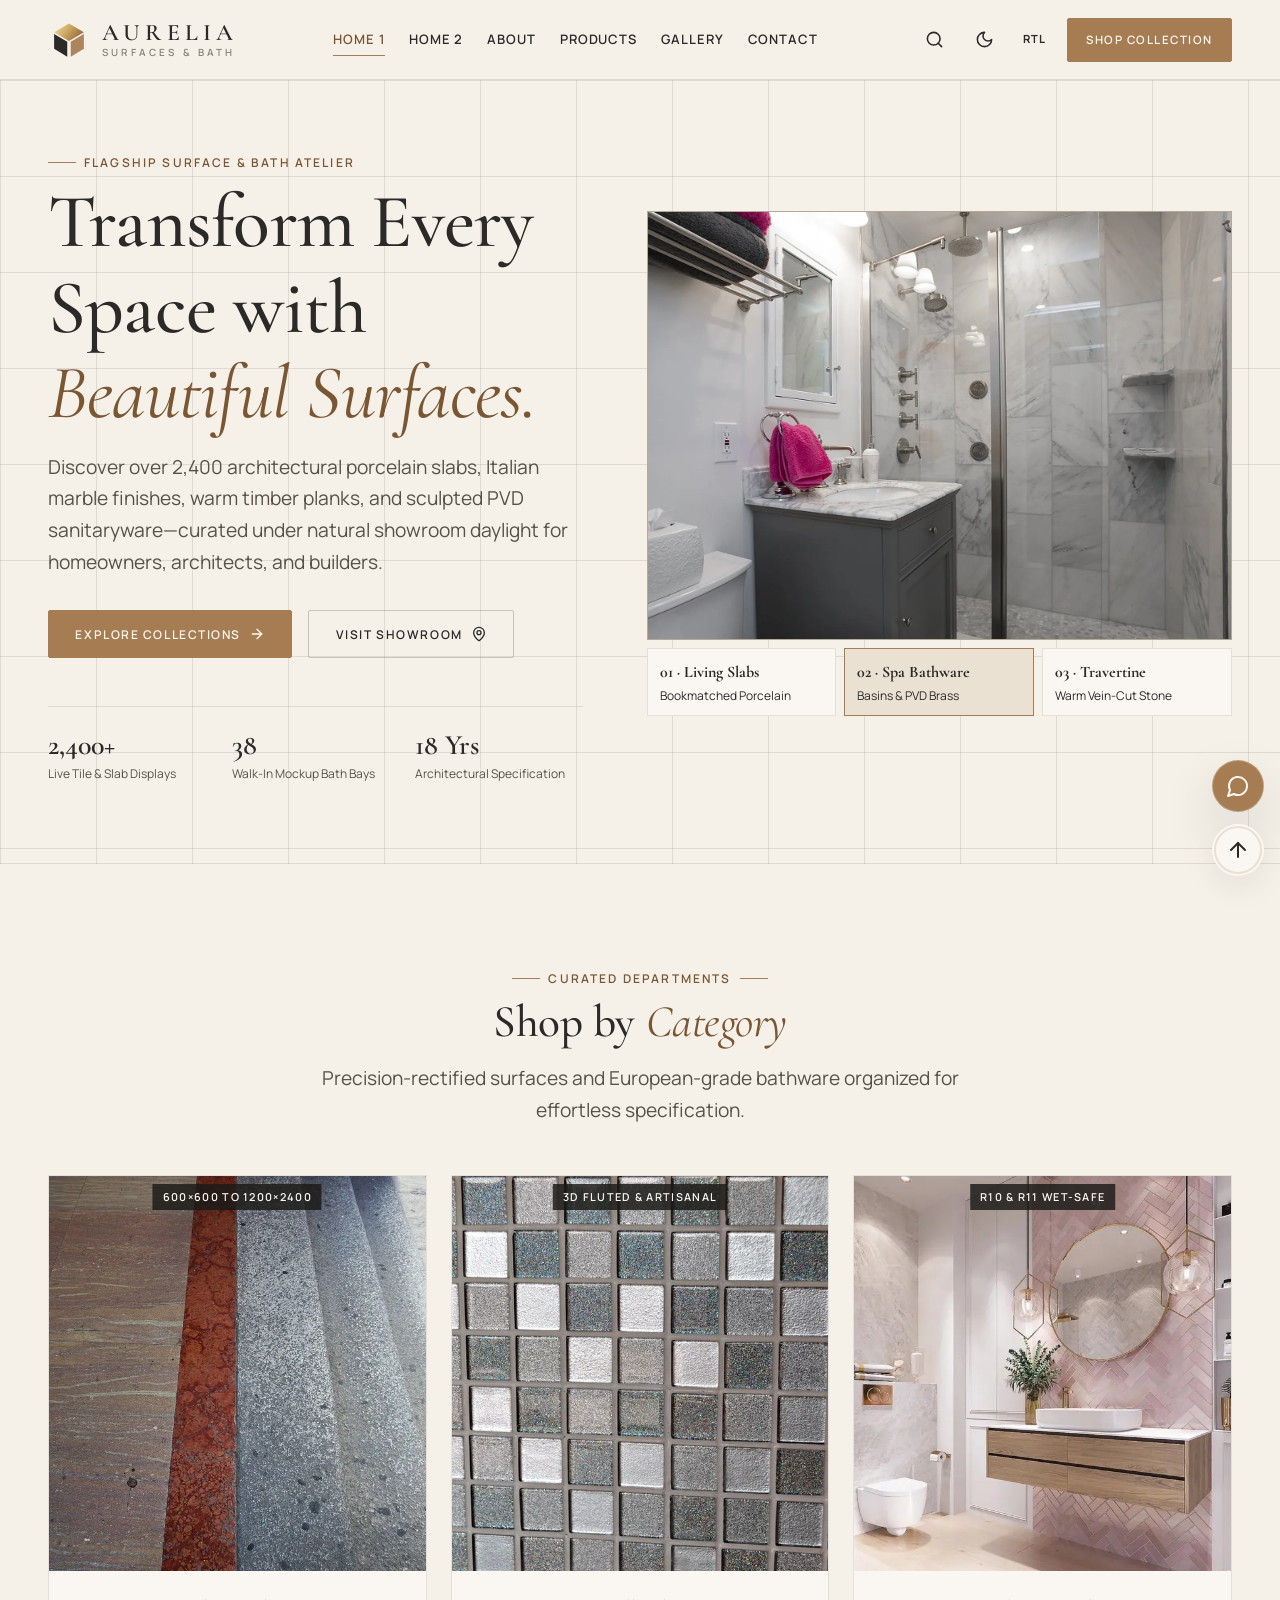
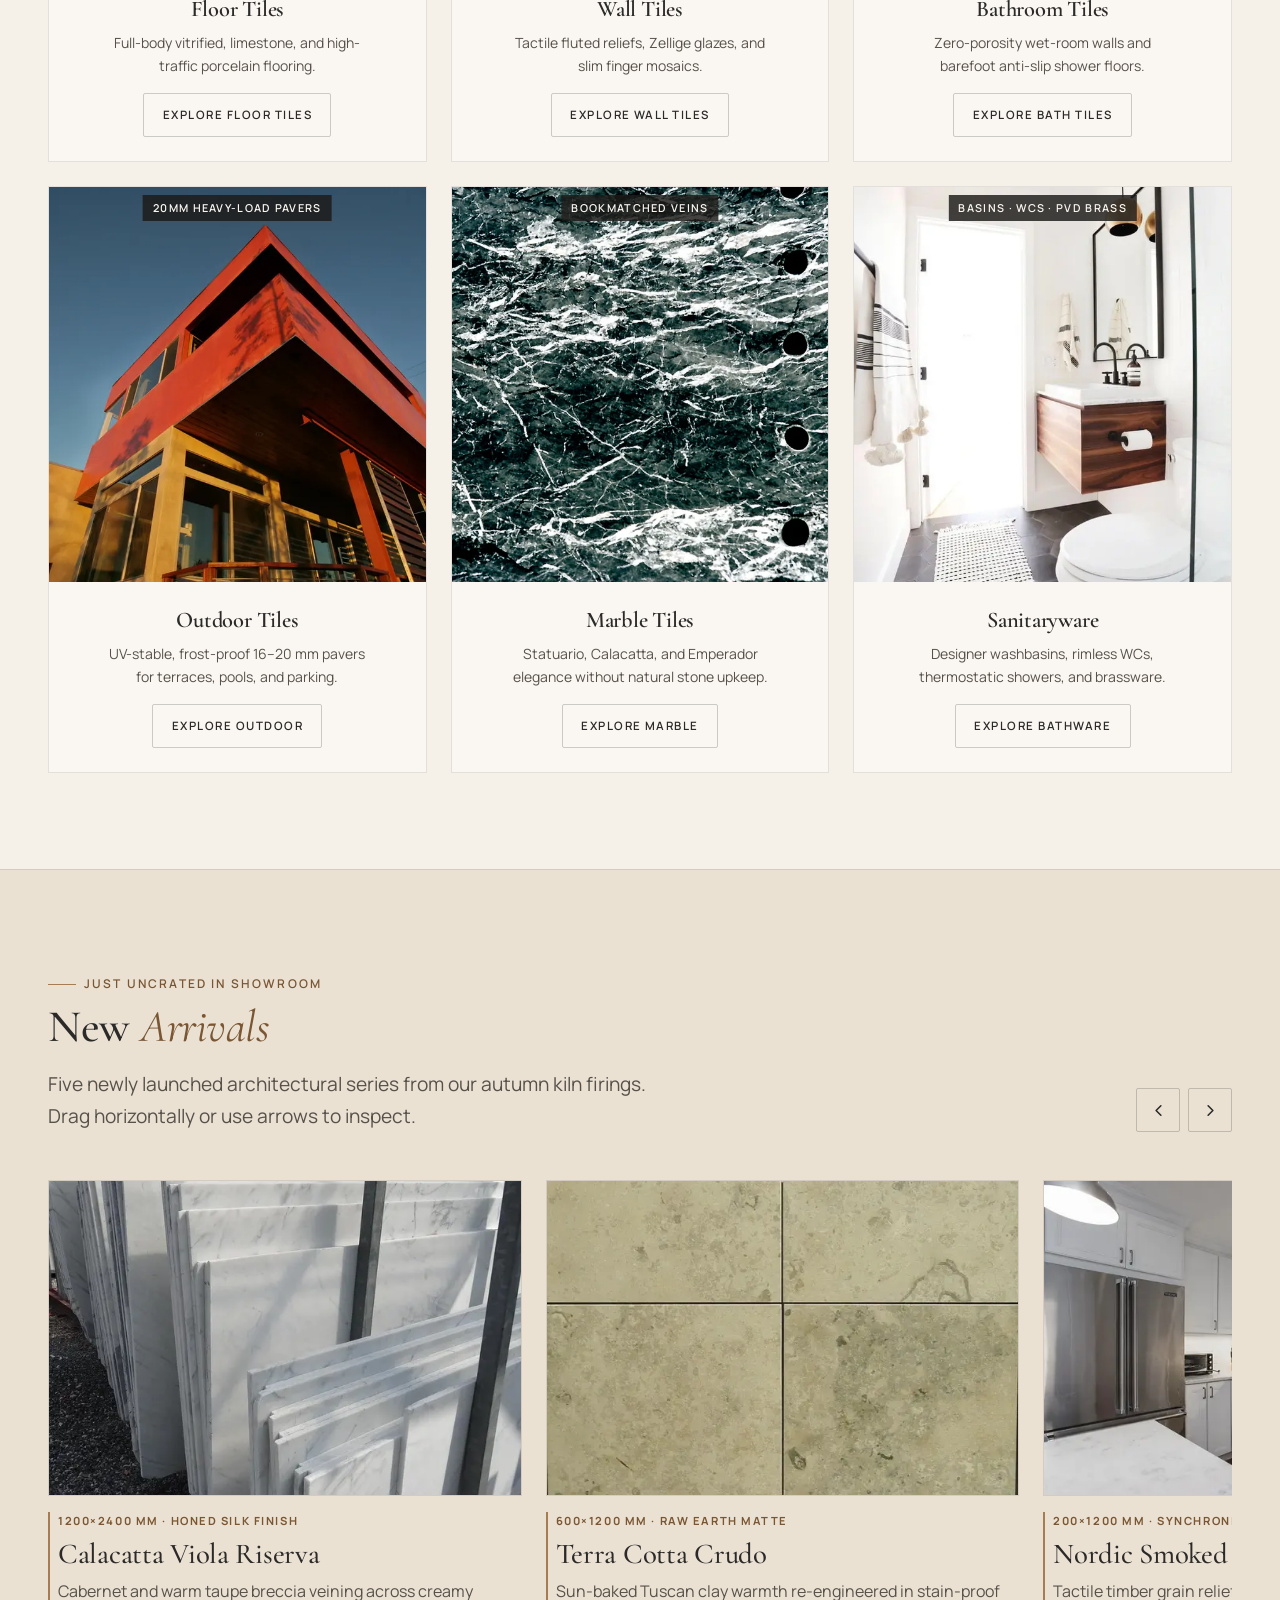
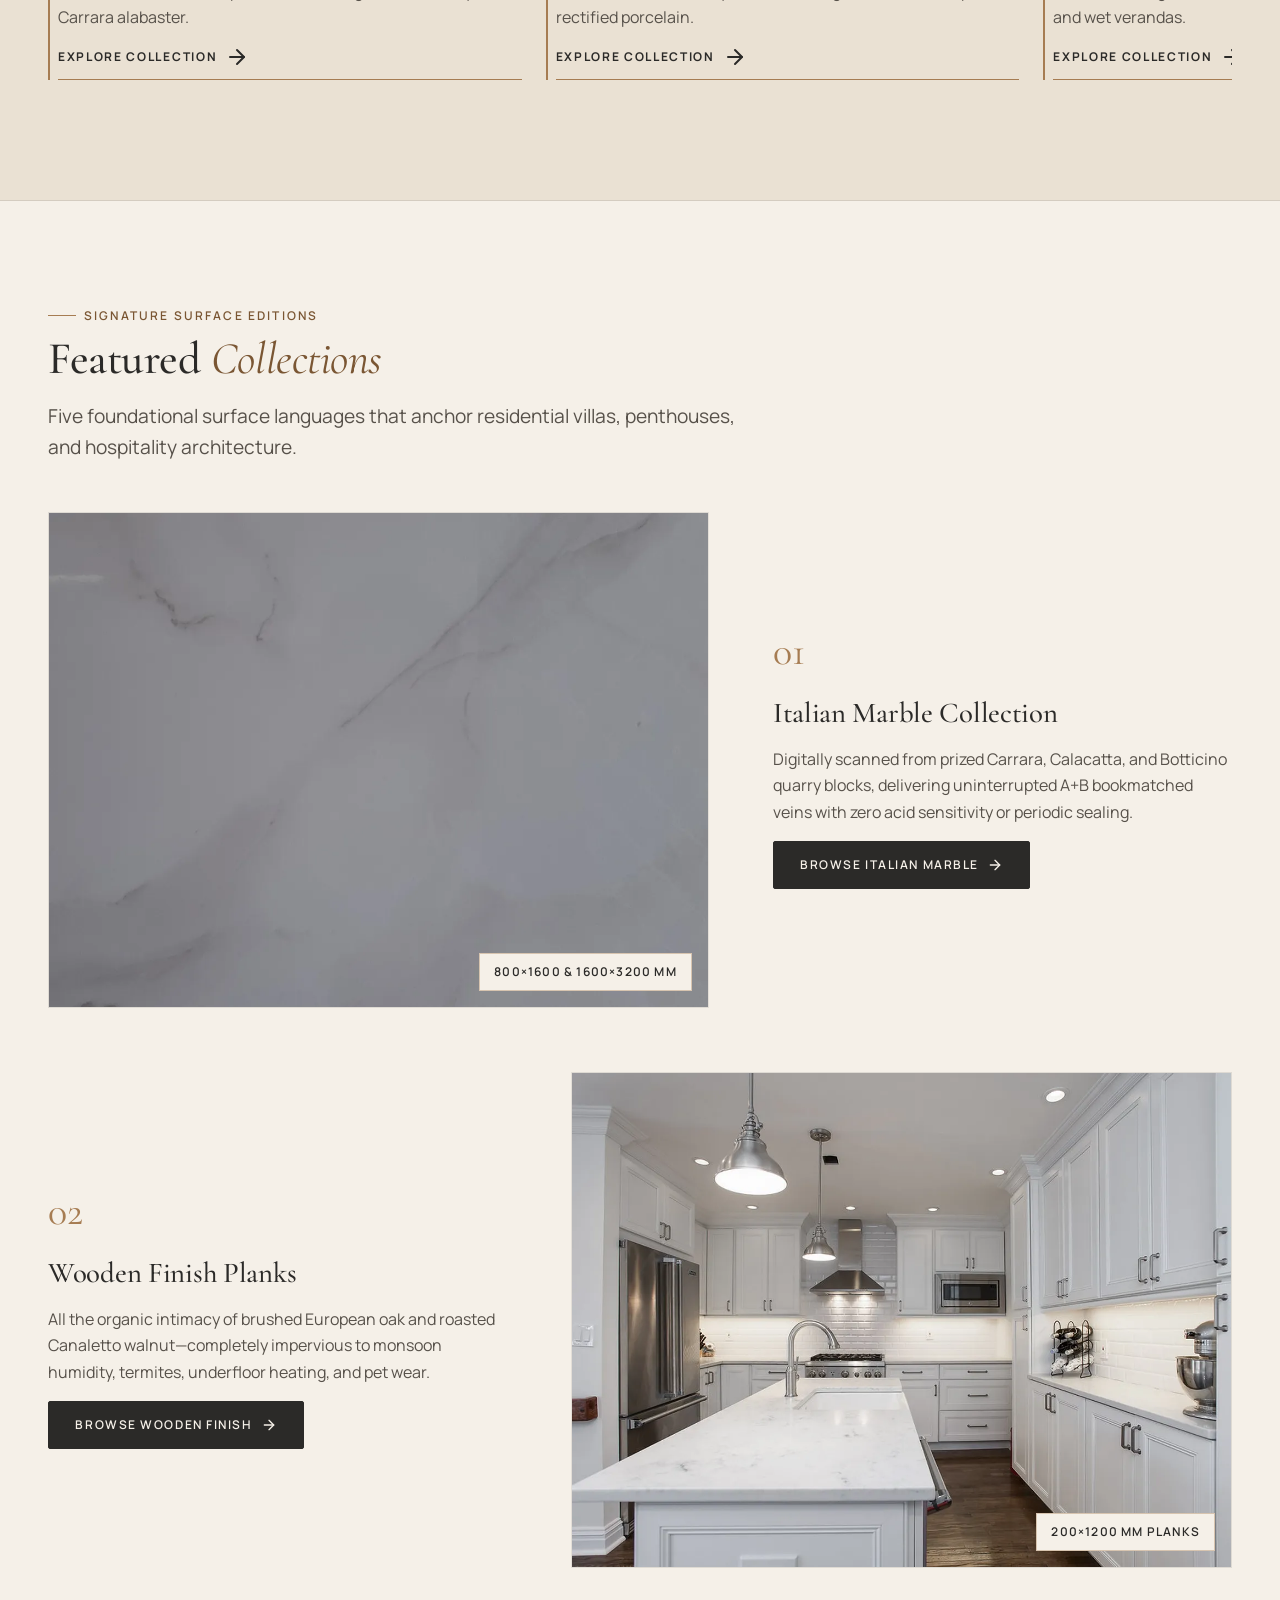
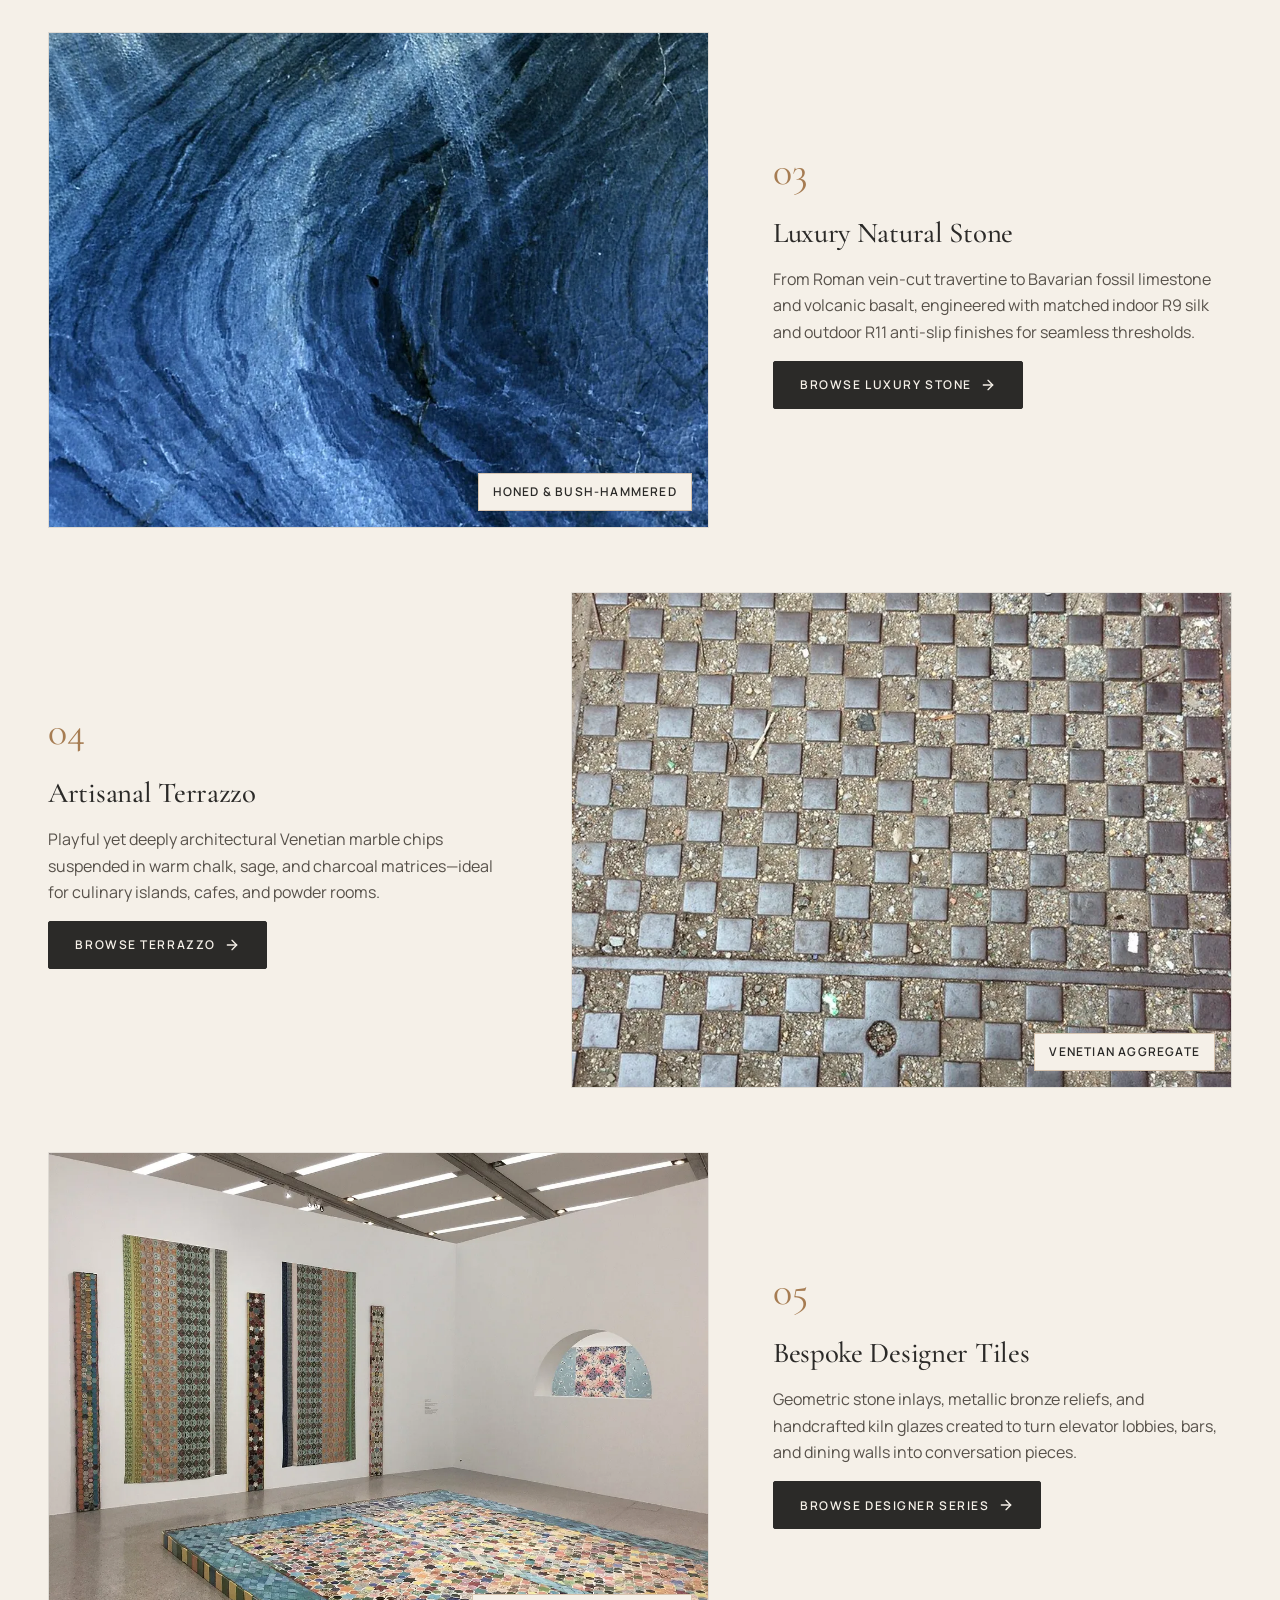
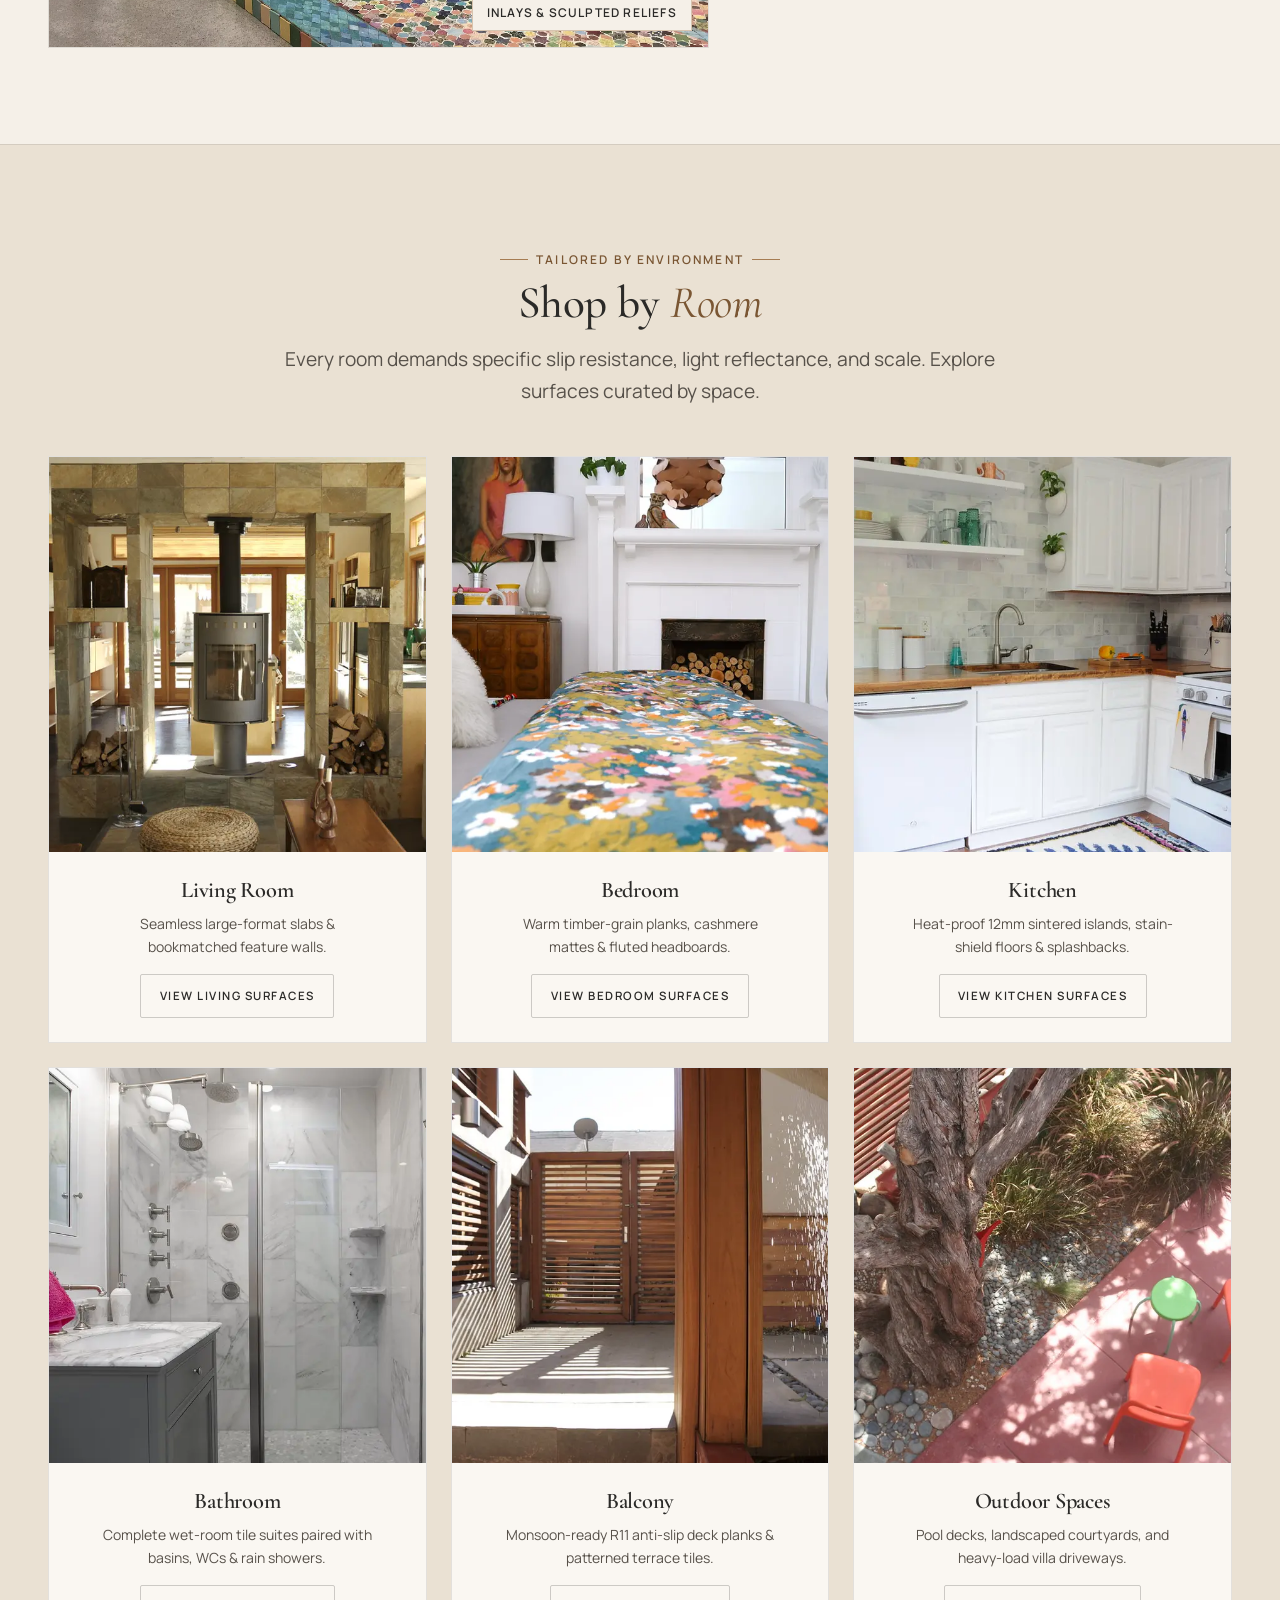
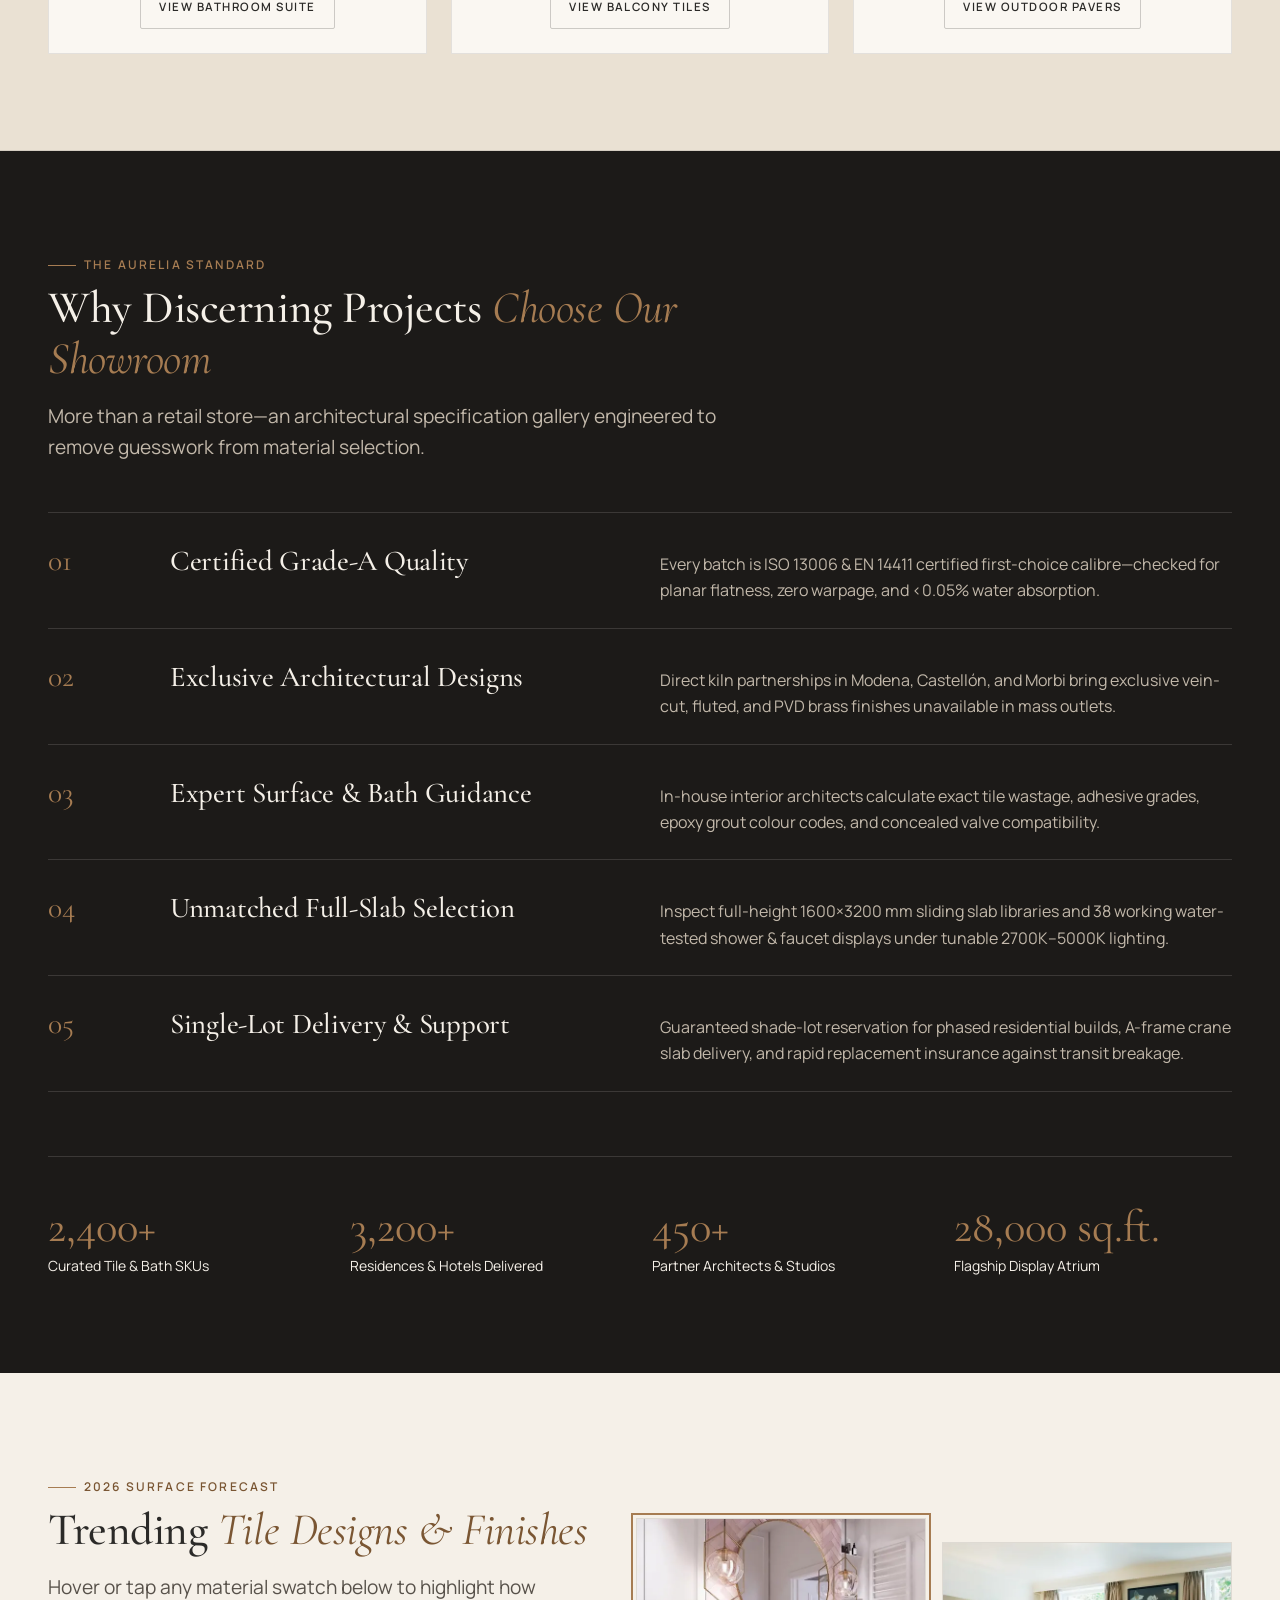
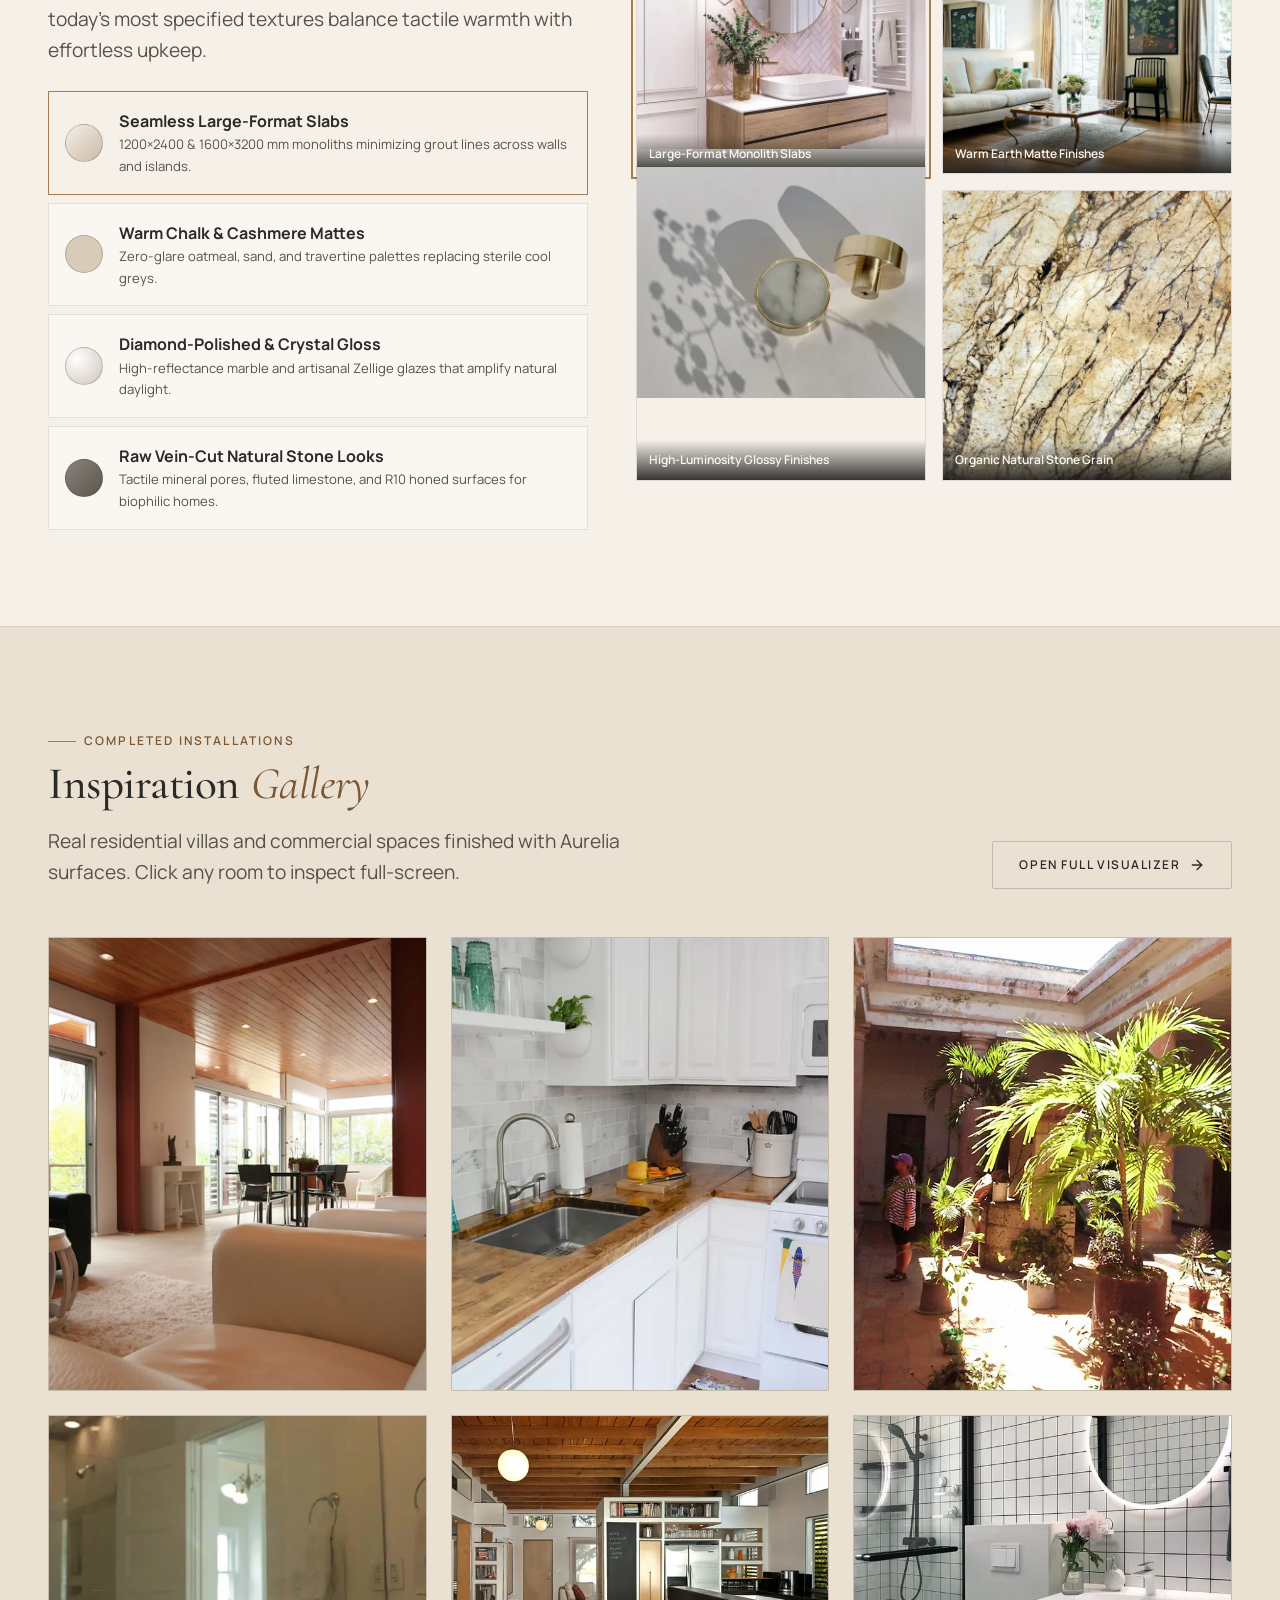
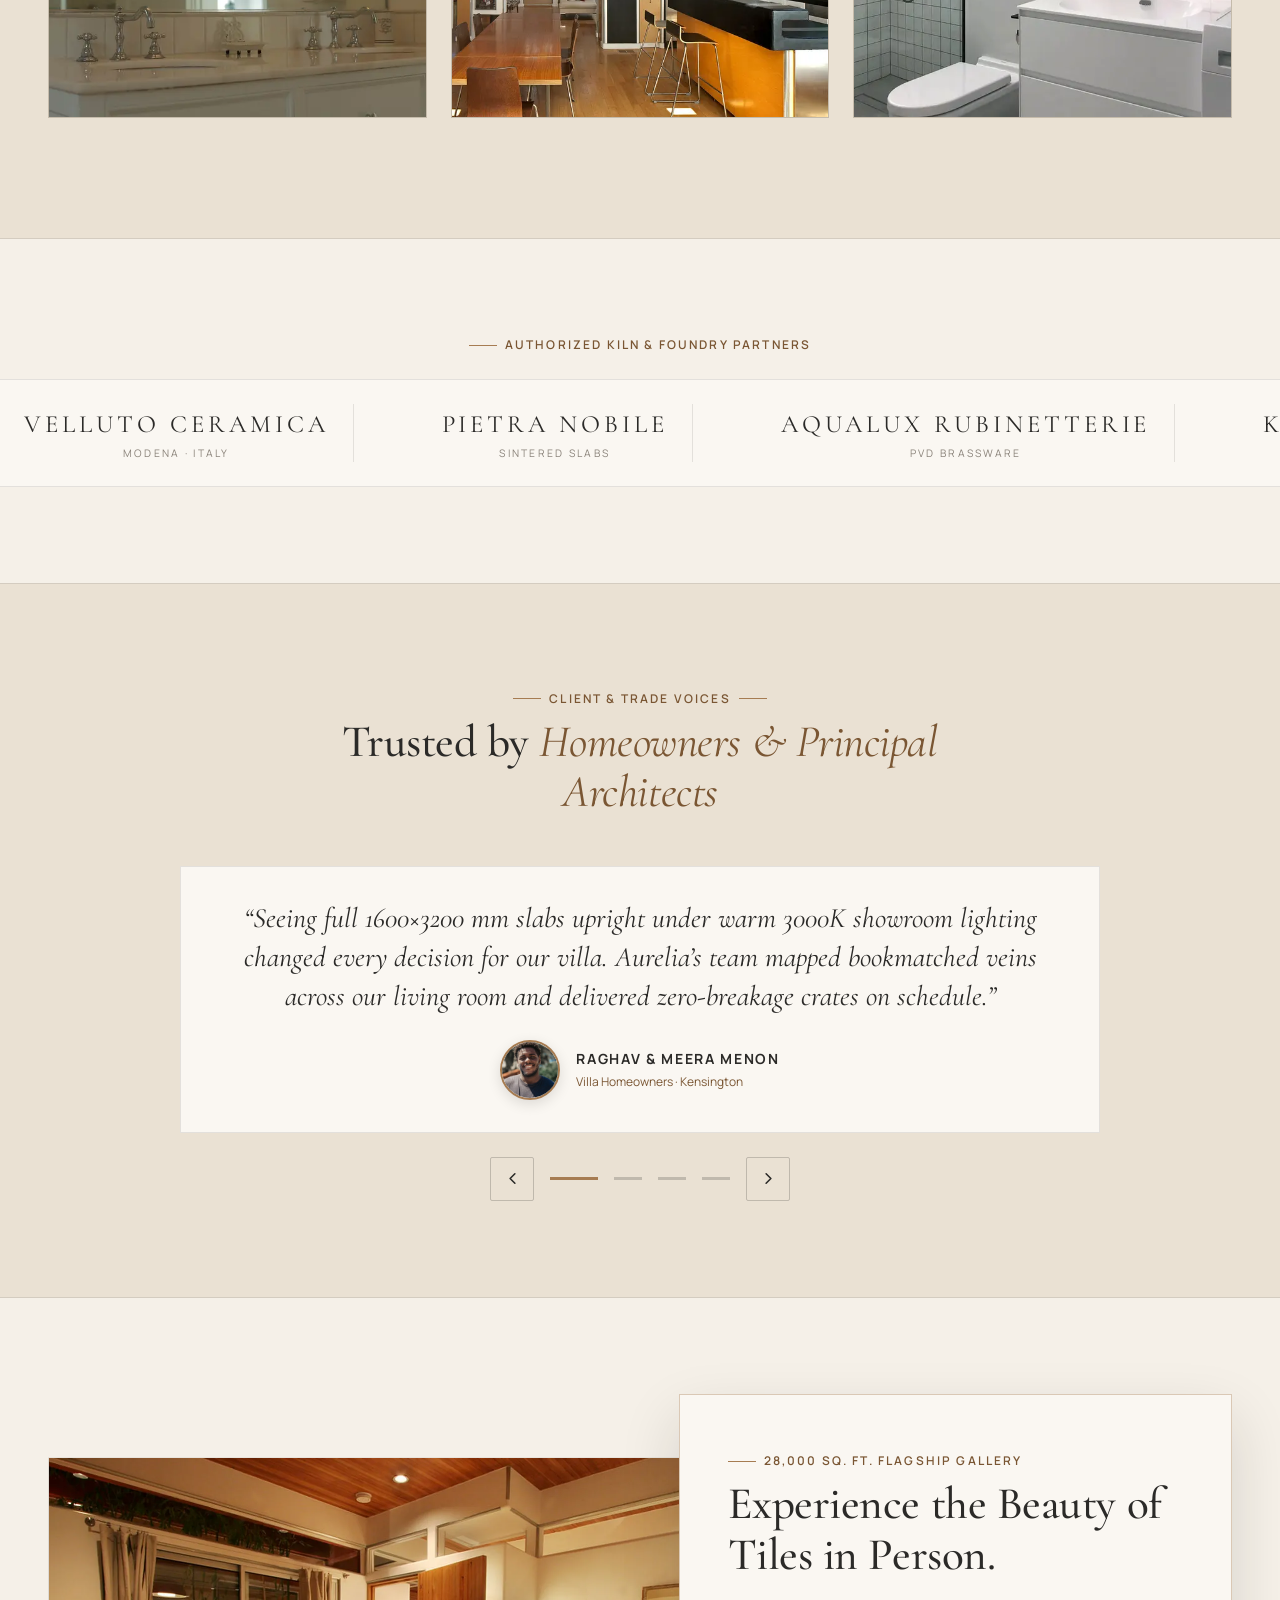
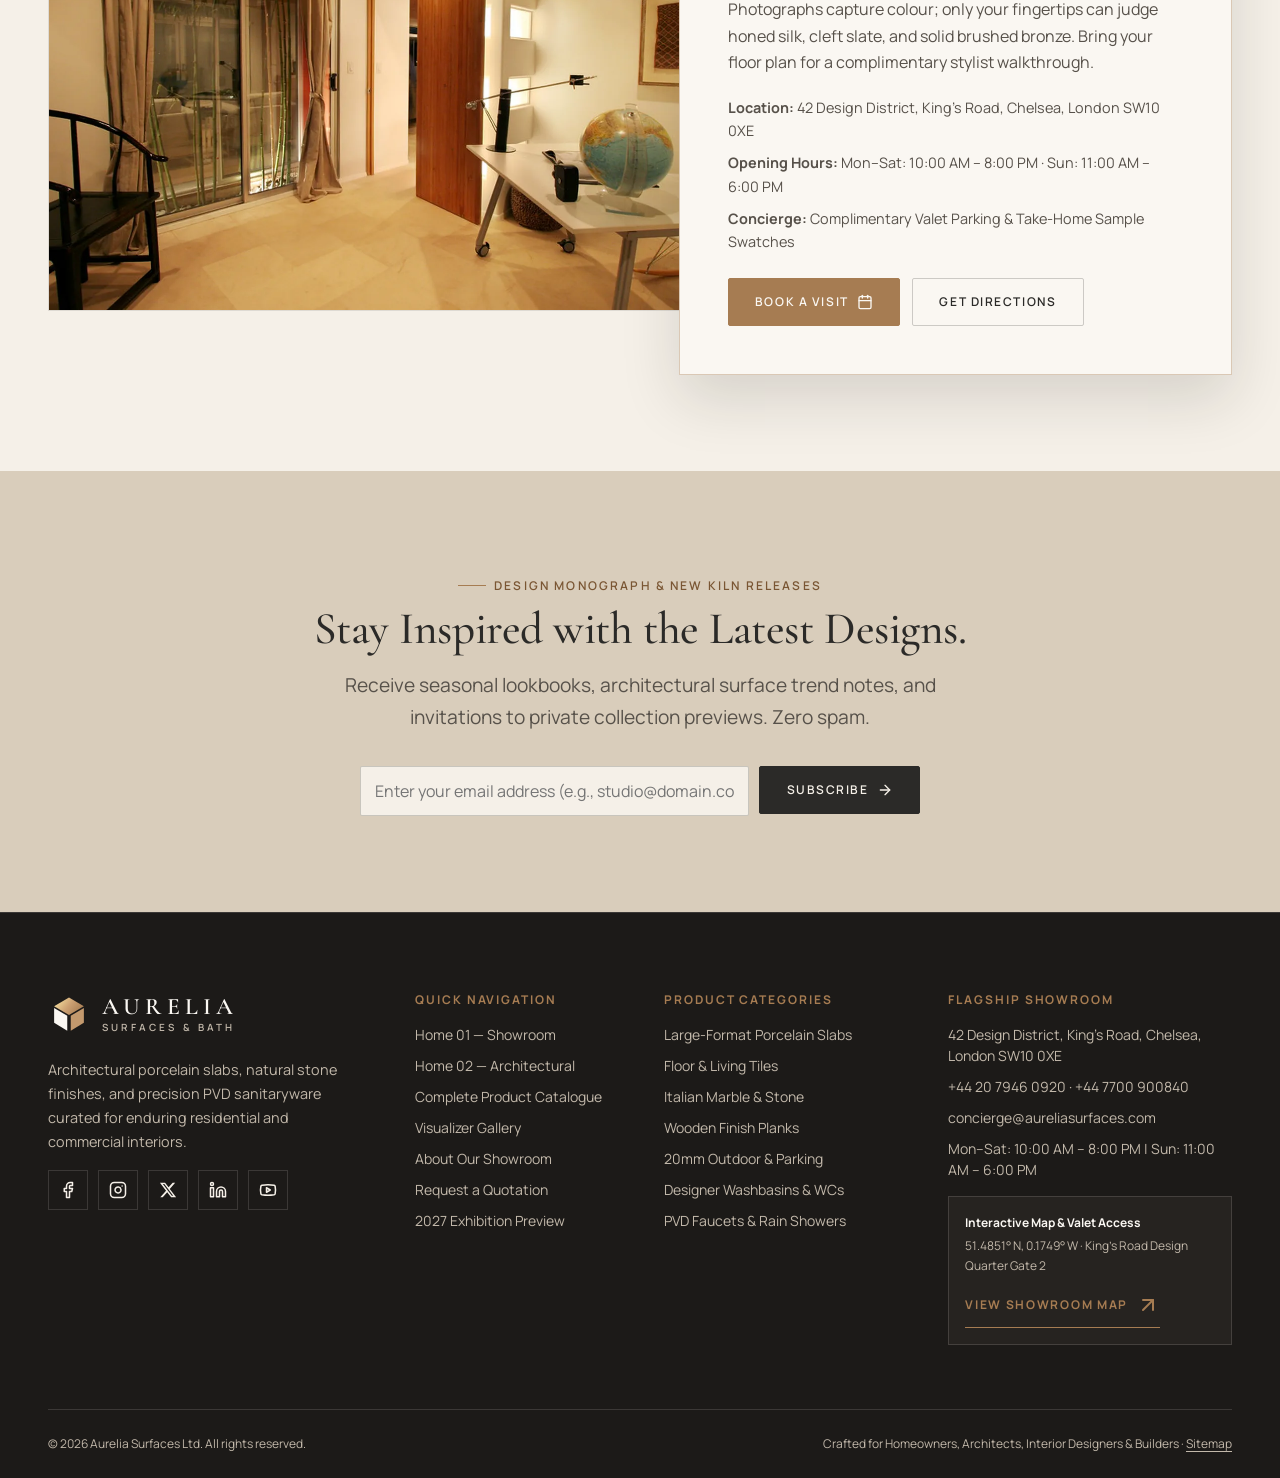
==== commit 8955aa50: "3" ====
--- a/index.html
+++ b/index.html
@@ -73,7 +73,6 @@
 <body>
   <a href="#main-content" class="skip-link">Skip to main content</a>
   <div class="scroll-progress" aria-hidden="true"></div>
-  <div class="custom-cursor" aria-hidden="true"></div>
 
   <!-- =====================================================================
        SECTION 2: MAIN NAVIGATION (STICKY HEADER)
--- a/assets/css/style.css
+++ b/assets/css/style.css
@@ -487,7 +487,7 @@
 }
 
 /* --------------------------------------------------------------------------
-   5. PAGE LOADER, SCROLL PROGRESS & CUSTOM CURSOR
+   5. PAGE LOADER & SCROLL PROGRESS
    -------------------------------------------------------------------------- */
 .scroll-progress {
   position: fixed;
@@ -539,38 +539,9 @@
   color: var(--text-on-dark);
 }
 
-/* Custom Cursor (Desktop Pointer Devices Only) */
+/* Custom Cursor (Removed to avoid obscuring content) */
 .custom-cursor {
-  display: none;
-}
-
-@media (hover: hover) and (pointer: fine) {
-  .custom-cursor {
-    display: flex;
-    align-items: center;
-    justify-content: center;
-    position: fixed;
-    top: 0;
-    left: 0;
-    width: 28px;
-    height: 28px;
-    border: 1px solid var(--accent);
-    border-radius: 50%;
-    pointer-events: none;
-    z-index: 9998;
-    transform: translate(-50%, -50%);
-    transition: width 0.25s var(--ease-out-expo), height 0.25s var(--ease-out-expo), background-color 0.25s;
-    font-size: 9px;
-    font-weight: 700;
-    letter-spacing: 0.12em;
-    color: #FAF7F2;
-  }
-  .custom-cursor.is-expanded {
-    width: 64px;
-    height: 64px;
-    background-color: rgba(166, 124, 82, 0.88);
-    border-color: transparent;
-  }
+  display: none !important;
 }
 
 /* --------------------------------------------------------------------------
@@ -3189,6 +3160,67 @@
   pointer-events: none;
 }
 
+/* Contact Page Social Icons Bar (Centered Gap Placement) */
+.contact-social-bar {
+  margin-top: clamp(2rem, 4vw, 2.75rem);
+  display: flex;
+  flex-direction: column;
+  align-items: center;
+  justify-content: center;
+  gap: 0.85rem;
+  text-align: center;
+}
+
+.contact-social-bar__title {
+  font-size: var(--text-xs);
+  letter-spacing: 0.16em;
+  text-transform: uppercase;
+  color: var(--text-muted);
+  font-weight: 600;
+  margin: 0;
+}
+
+.contact-social-bar__icons {
+  display: flex;
+  align-items: center;
+  justify-content: center;
+  flex-wrap: wrap;
+  gap: 12px;
+}
+
+.contact-social-bar__icons a {
+  width: 44px;
+  height: 44px;
+  border: 1px solid var(--border-strong);
+  background-color: var(--bg-elevated);
+  display: inline-flex;
+  align-items: center;
+  justify-content: center;
+  color: var(--text-primary);
+  border-radius: 4px;
+  transition: background-color 0.25s ease, border-color 0.25s ease, color 0.25s ease, transform 0.2s ease, box-shadow 0.25s ease;
+}
+
+.contact-social-bar__icons a svg {
+  width: 20px;
+  height: 20px;
+  display: block;
+  fill: currentColor;
+}
+
+.contact-social-bar__icons a svg.lucide {
+  fill: none;
+  stroke: currentColor;
+}
+
+.contact-social-bar__icons a:hover {
+  border-color: var(--accent);
+  background-color: var(--accent);
+  color: #141210;
+  transform: translateY(-3px);
+  box-shadow: 0 6px 16px rgba(166, 124, 82, 0.28);
+}
+
 /* Accessible WAI-ARIA Accordion */
 .lux-accordion {
   border-top: 1px solid var(--border-strong);
--- a/assets/css/mobile.css
+++ b/assets/css/mobile.css
@@ -816,8 +816,40 @@
   }
 
   .swatch-btn {
-    justify-content: center !important;
-    text-align: center !important;
+    display: flex !important;
+    align-items: center !important;
+    justify-content: flex-start !important;
+    text-align: start !important;
+    gap: 1rem !important;
+    padding: 0.85rem 1rem !important;
+    width: 100% !important;
+  }
+
+  .swatch-chip {
+    width: 38px !important;
+    height: 38px !important;
+    min-width: 38px !important;
+    flex-shrink: 0 !important;
+    border-radius: 50% !important;
+  }
+
+  .swatch-btn > div {
+    flex: 1 !important;
+    text-align: start !important;
+    min-width: 0 !important;
+  }
+
+  .swatch-btn strong {
+    display: block !important;
+    text-align: start !important;
+    font-size: 0.9rem !important;
+    margin-bottom: 0.2rem !important;
+  }
+
+  .swatch-btn p {
+    text-align: start !important;
+    margin: 0 !important;
+    line-height: 1.35 !important;
   }
 
   .swatch-collage {
--- a/assets/css/tablet.css
+++ b/assets/css/tablet.css
@@ -677,22 +677,66 @@
     text-align: center !important;
   }
 
-  /* Swatch Collage */
+  /* Swatch Collage — 2026 Surface Forecast */
   .swatch-showcase {
     grid-template-columns: 1fr !important;
-    gap: 2rem !important;
-    text-align: center !important;
+    gap: 2.25rem !important;
+    text-align: center !important;
+  }
+
+  .swatch-list {
+    display: flex !important;
+    flex-direction: column !important;
+    gap: 0.75rem !important;
+    max-width: 680px !important;
+    margin-inline: auto !important;
+    width: 100% !important;
   }
 
   .swatch-btn {
-    justify-content: center !important;
-    text-align: center !important;
-    margin-inline: auto !important;
+    display: flex !important;
+    align-items: center !important;
+    justify-content: flex-start !important;
+    text-align: start !important;
+    gap: 1.25rem !important;
+    padding: 1rem 1.25rem !important;
+    width: 100% !important;
+    margin-inline: 0 !important;
+  }
+
+  .swatch-chip {
+    width: 42px !important;
+    height: 42px !important;
+    min-width: 42px !important;
+    flex-shrink: 0 !important;
+    border-radius: 50% !important;
+  }
+
+  .swatch-btn > div {
+    flex: 1 !important;
+    text-align: start !important;
+    min-width: 0 !important;
+  }
+
+  .swatch-btn strong {
+    display: block !important;
+    text-align: start !important;
+    font-size: 0.95rem !important;
+    margin-bottom: 0.2rem !important;
+  }
+
+  .swatch-btn p {
+    text-align: start !important;
+    margin: 0 !important;
+    line-height: 1.4 !important;
   }
 
   .swatch-collage {
     grid-template-columns: 1fr 1fr !important;
     gap: 1rem !important;
+    max-width: 680px !important;
+    margin-inline: auto !important;
+    width: 100% !important;
   }
 
   .swatch-collage__caption {
--- a/assets/css/desktop-1024.css
+++ b/assets/css/desktop-1024.css
@@ -551,12 +551,5 @@
   .mobile-visit-bar {
     display: none !important;
   }
-
-  /* Custom Cursor for pointer fine desktop */
-  @media (hover: hover) and (pointer: fine) {
-    .custom-cursor {
-      display: flex !important;
-    }
-  }
 }
 
